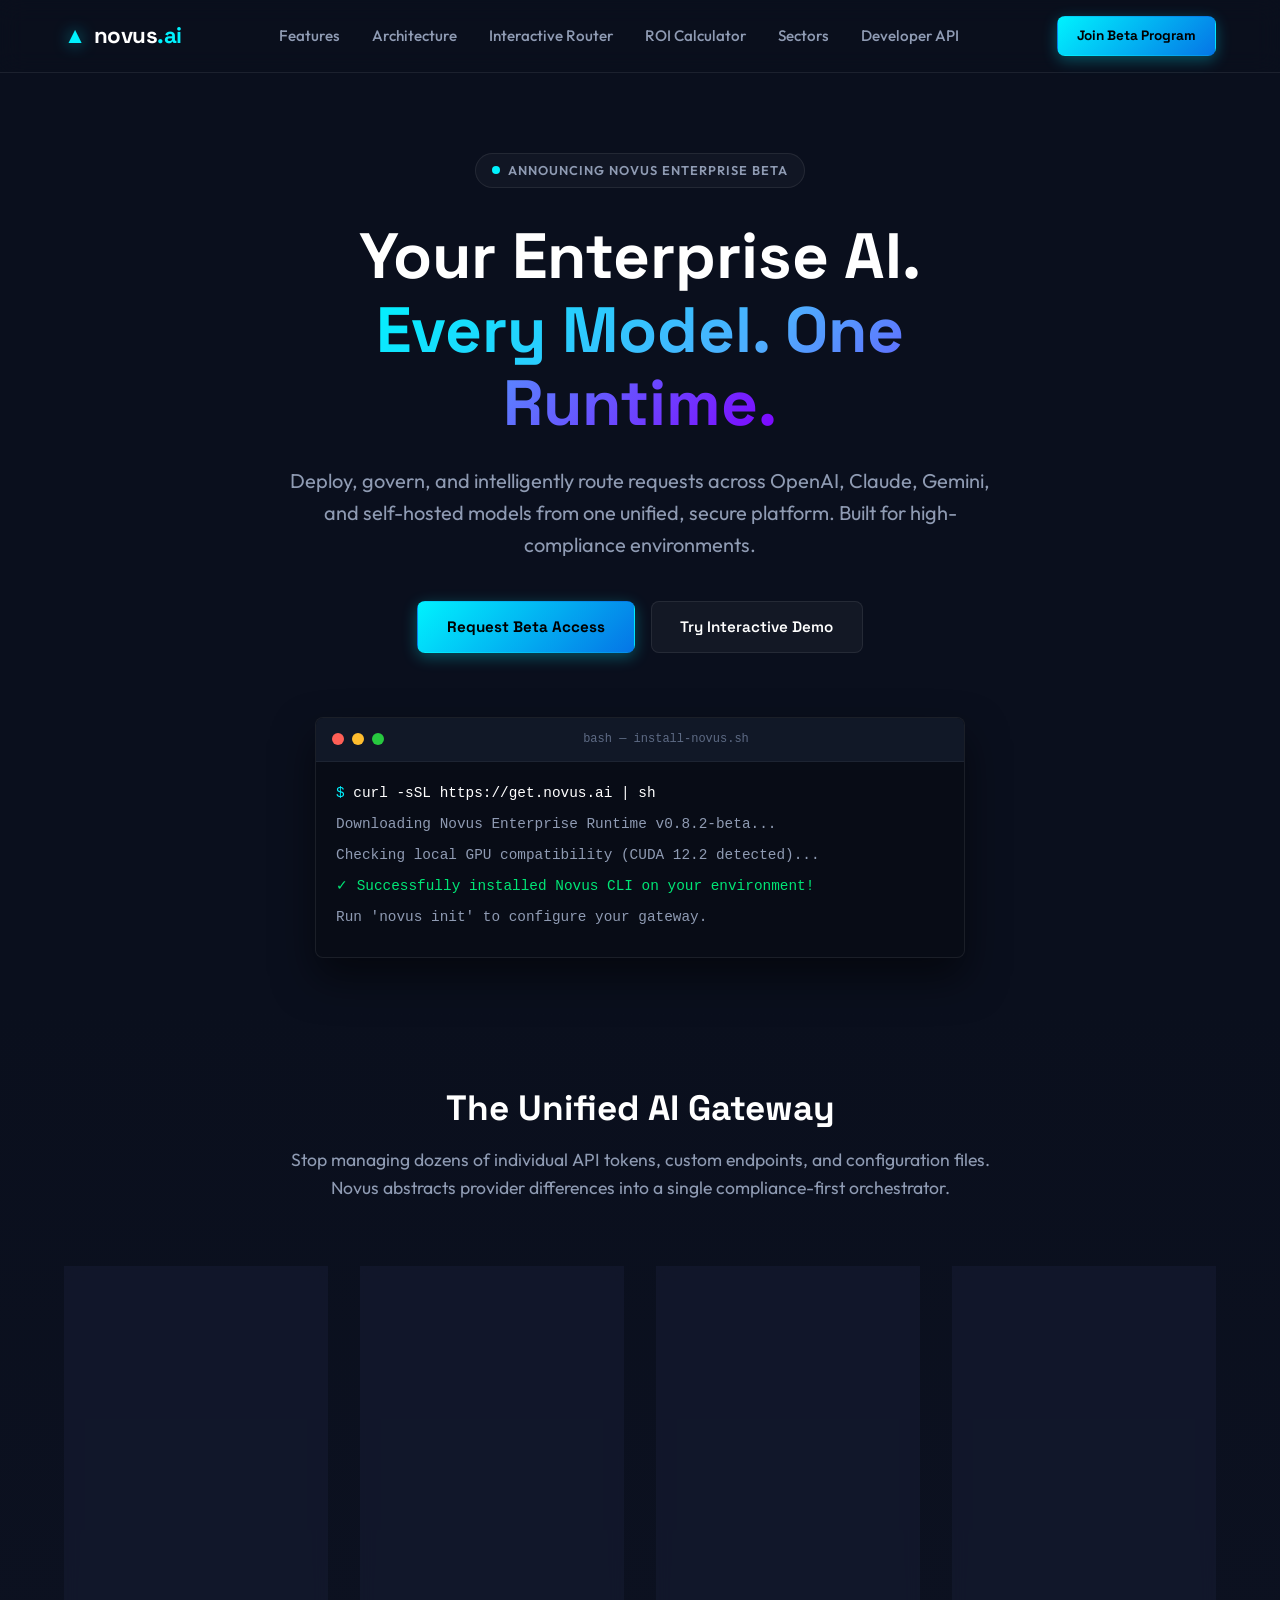
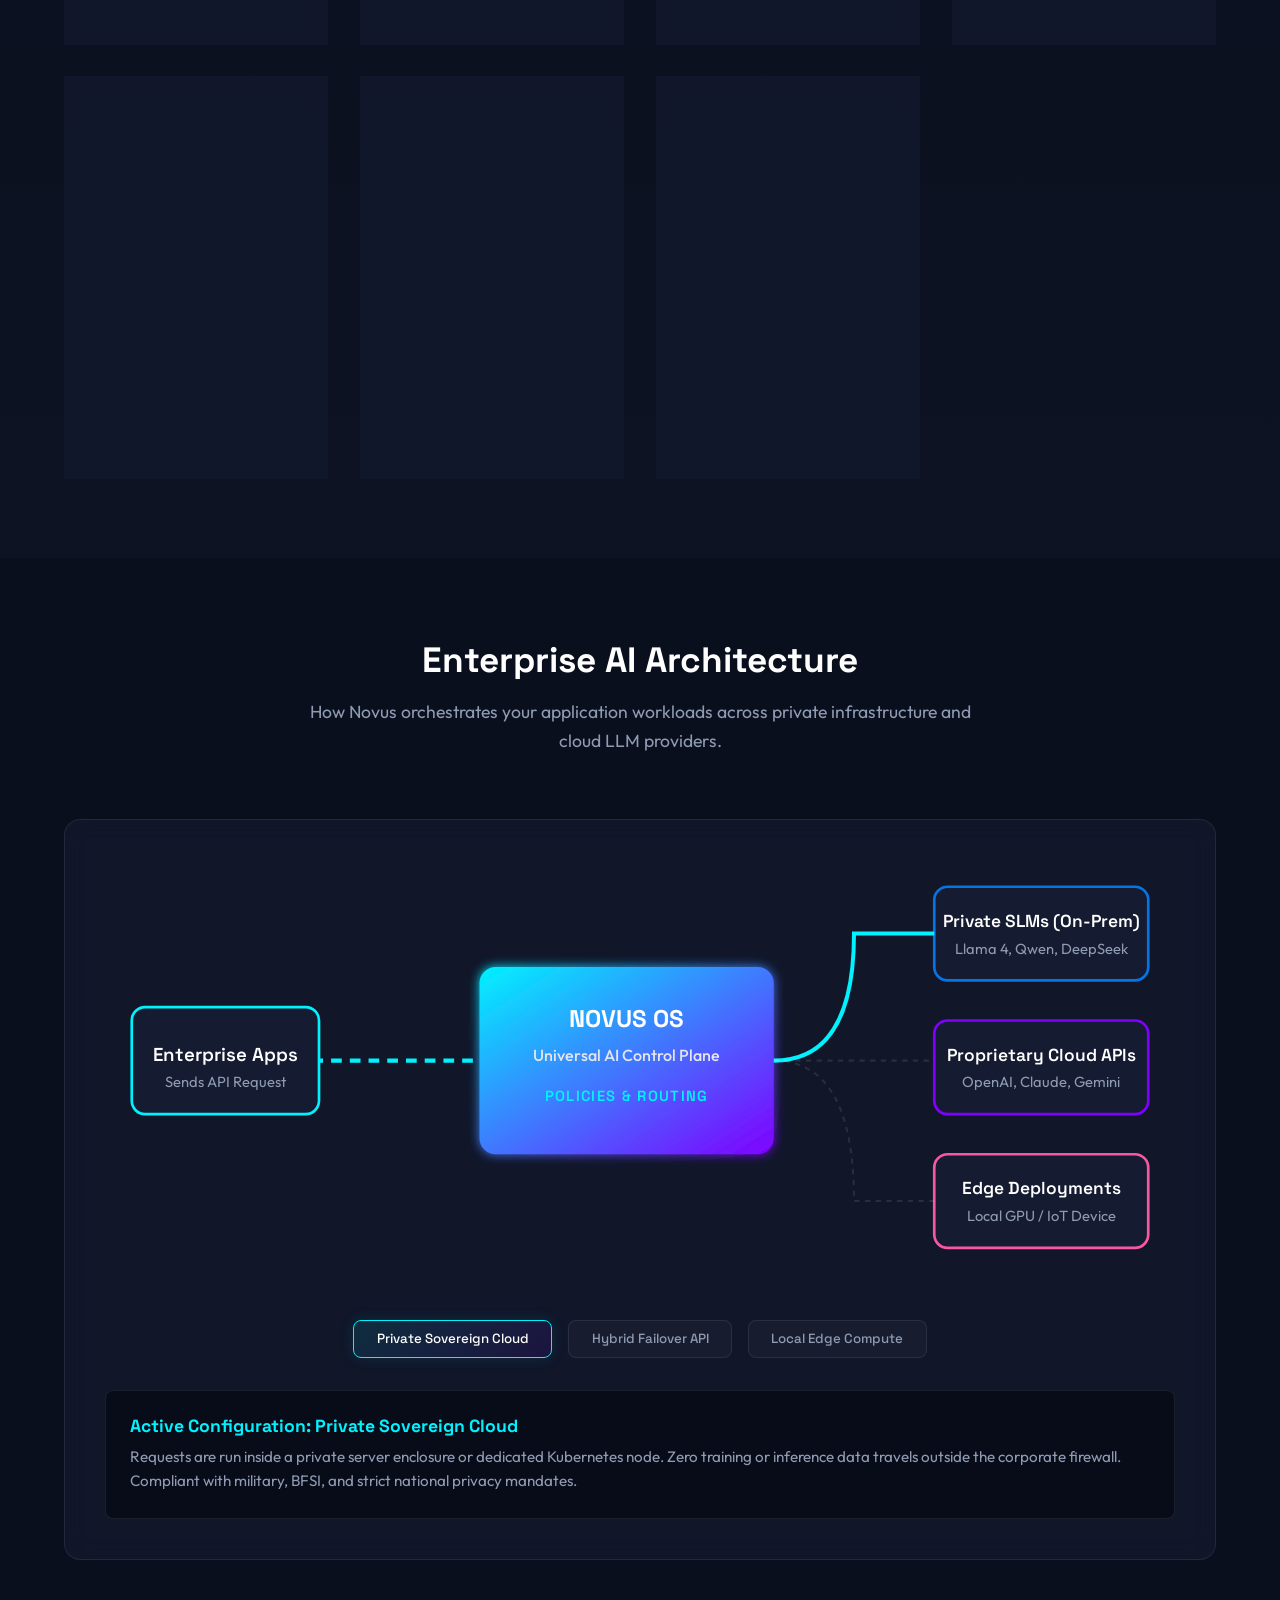
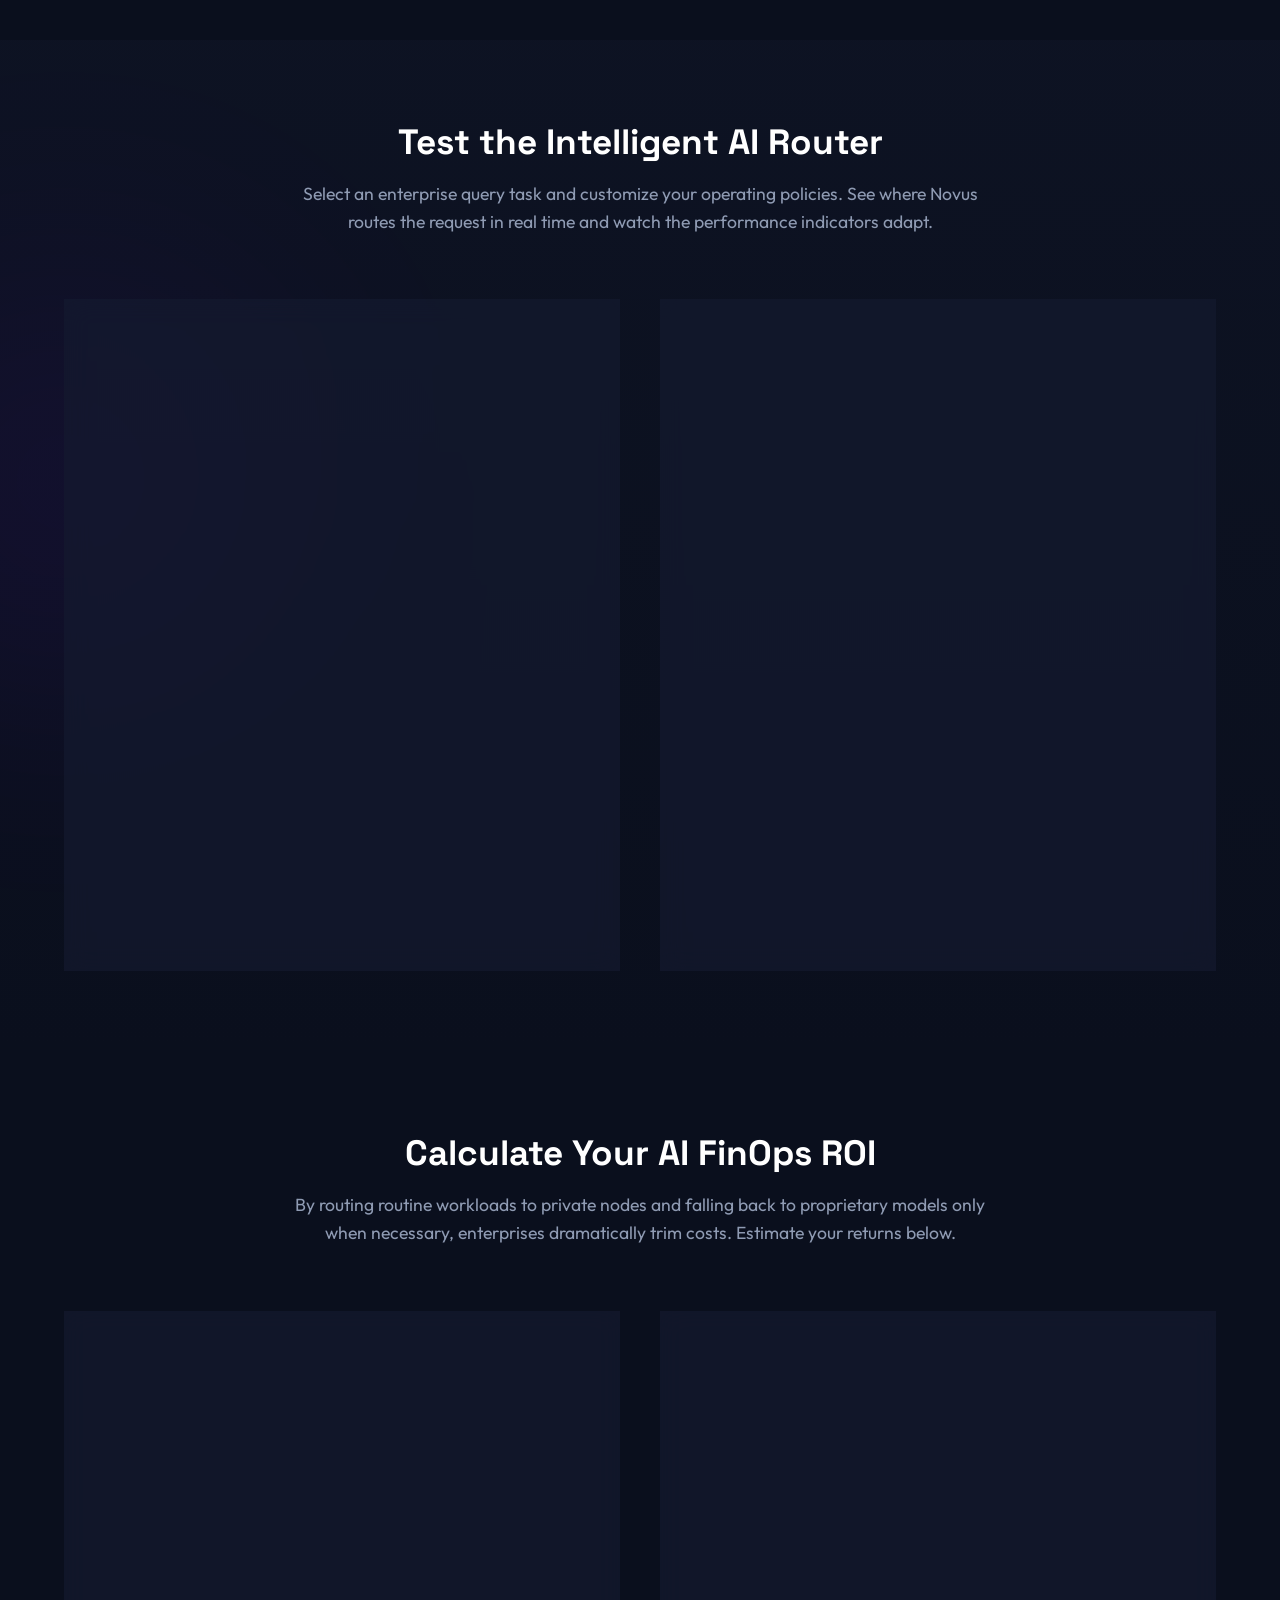
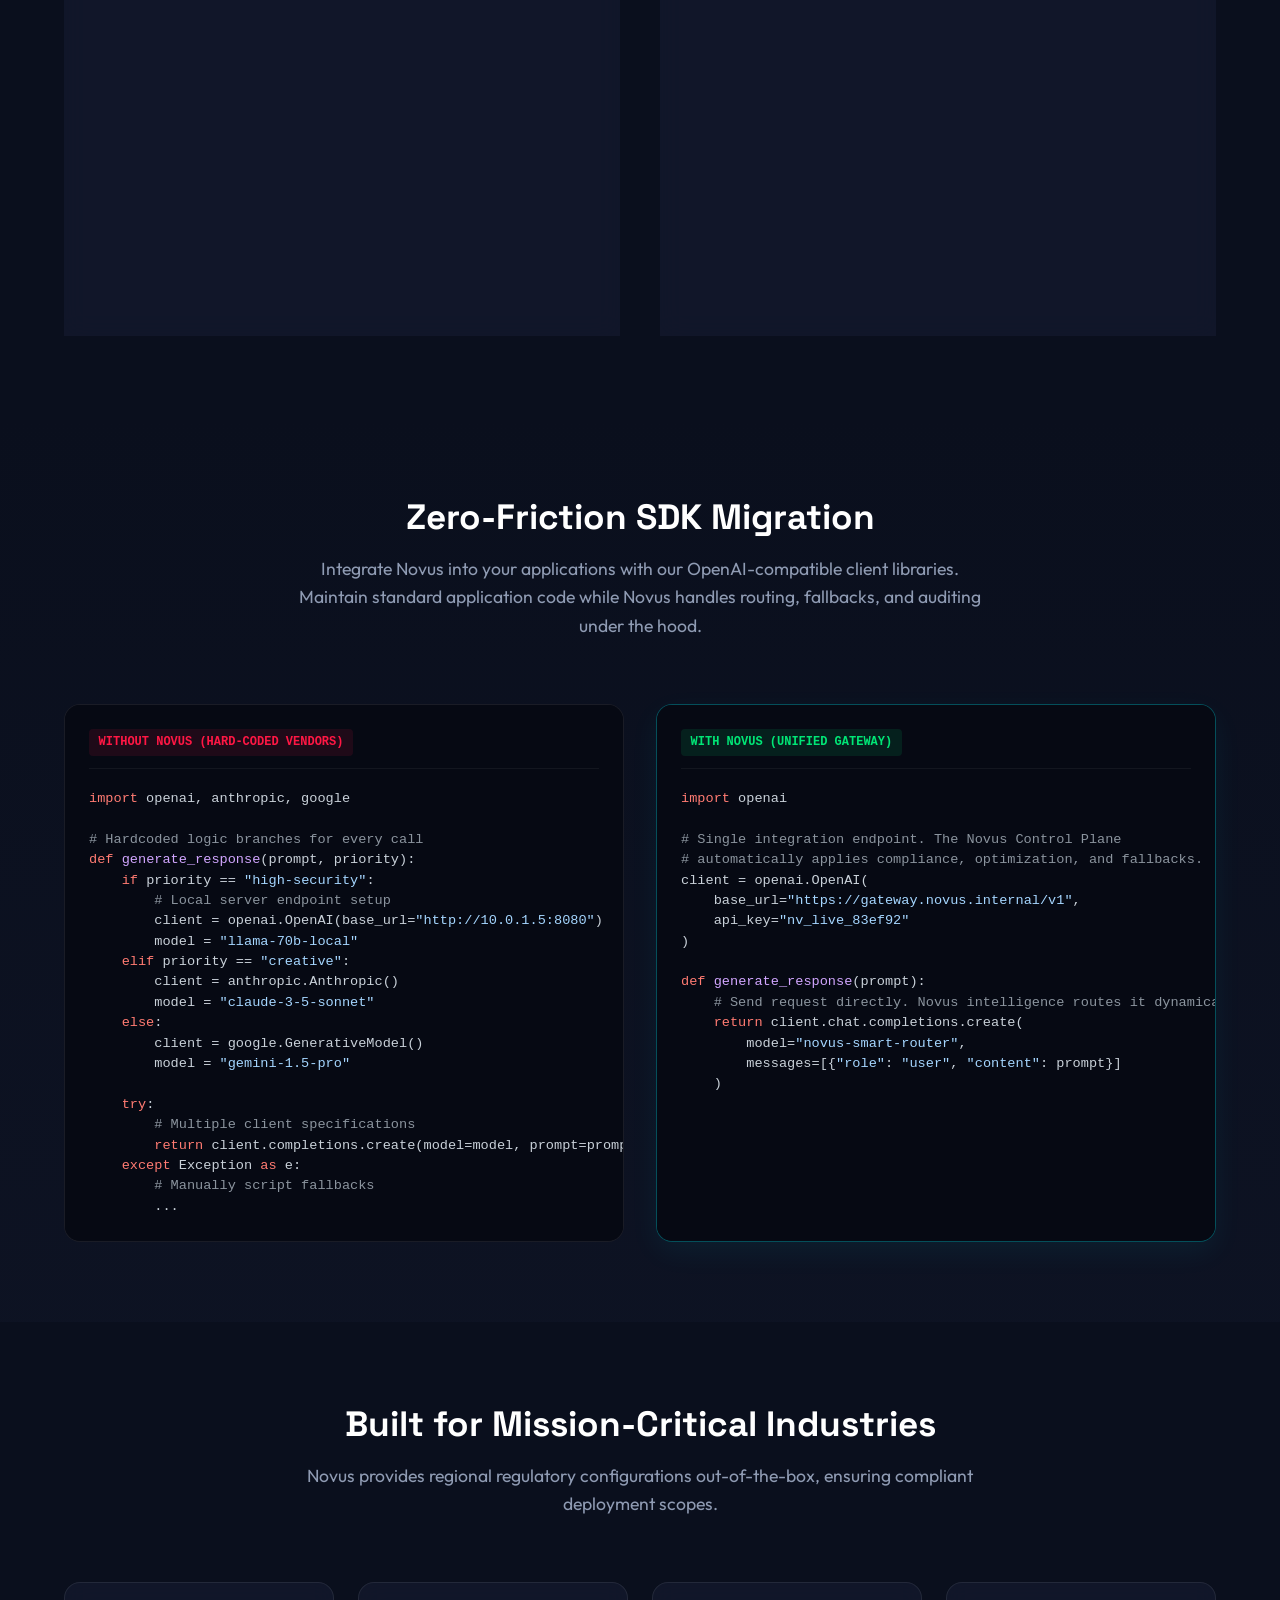
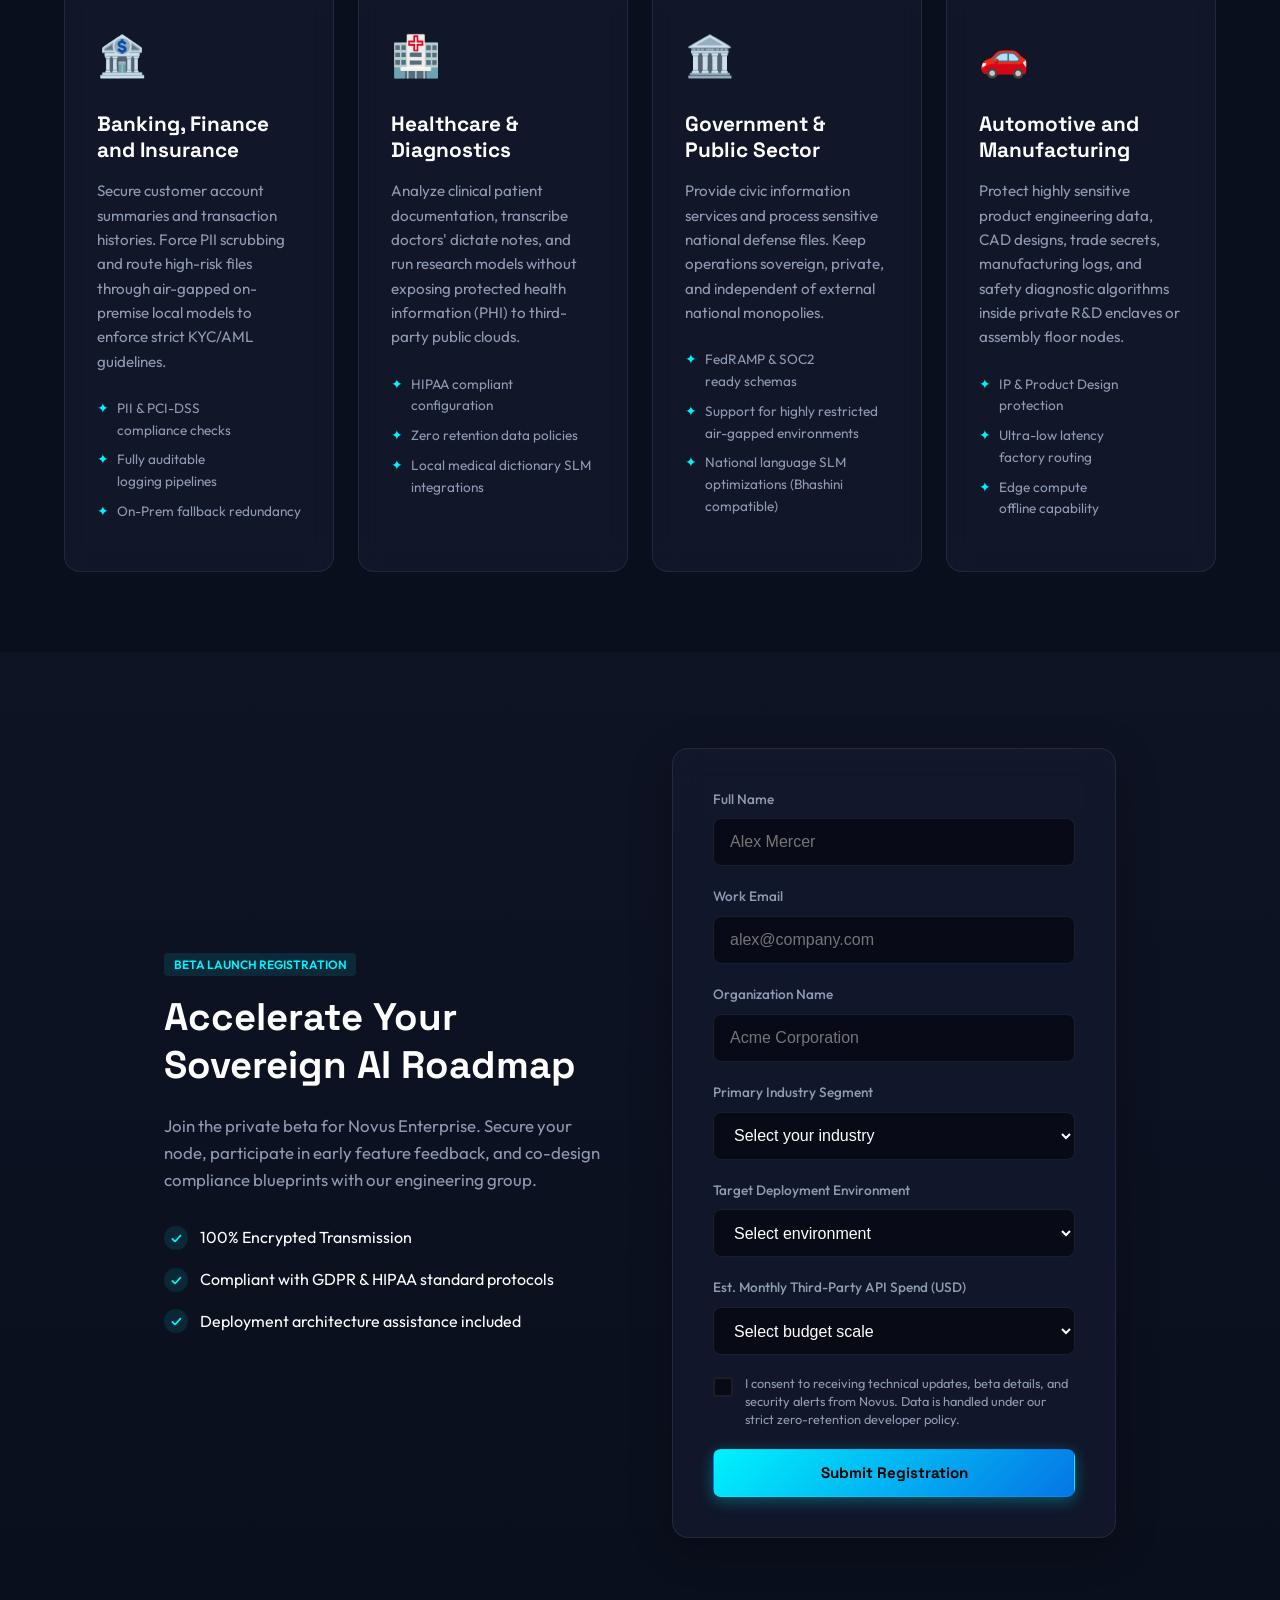
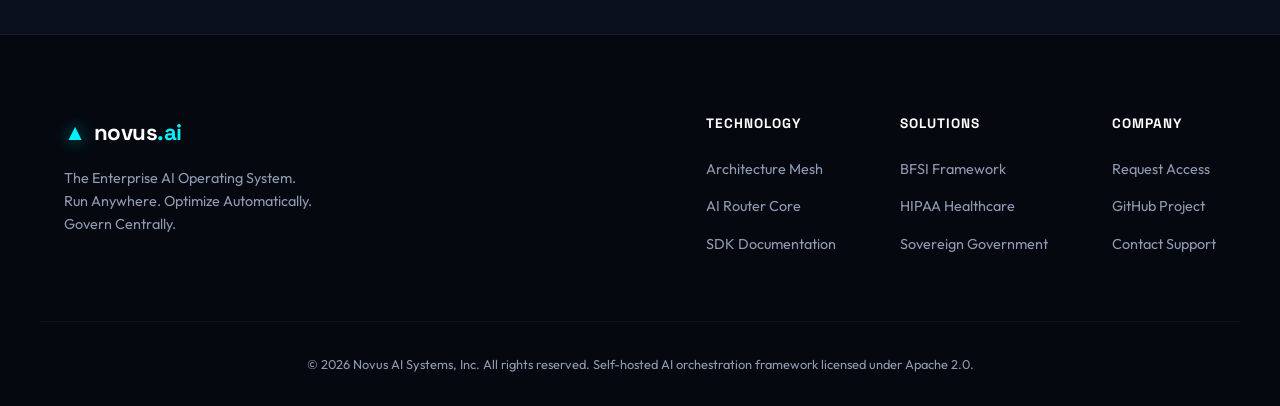
==== index.html @ da2631b1 "Add competitor research scenario and Google Gemini routing to simulator" ====
<!DOCTYPE html>
<html lang="en">
<head>
  <meta charset="UTF-8">
  <meta name="viewport" content="width=device-width, initial-scale=1.0">
  <meta name="description" content="Novus is the Universal Enterprise AI Runtime & Control Plane. Deploy, govern, and intelligently route requests across OpenAI, Claude, Gemini, and self-hosted models from a unified platform.">
  <title>Novus | Universal Enterprise AI Runtime & Control Plane</title>
  
  <!-- Fonts -->
  <link rel="preconnect" href="https://fonts.googleapis.com">
  <link rel="preconnect" href="https://fonts.gstatic.com" crossorigin>
  <link href="https://fonts.googleapis.com/css2?family=Outfit:wght@300;400;500;600;700;800&family=Space+Grotesk:wght@400;500;600;700&display=swap" rel="stylesheet">
  
  <!-- Custom Stylesheet -->
  <link rel="stylesheet" href="styles.css">
</head>
<body class="dark-theme">
  <!-- Glowing Background Orbs -->
  <div class="bg-orb bg-orb-1" aria-hidden="true"></div>
  <div class="bg-orb bg-orb-2" aria-hidden="true"></div>
  
  <!-- Navigation Header -->
  <header class="main-header">
    <div class="header-container">
      <a href="#" class="logo-container" id="nav-logo">
        <span class="logo-icon">▲</span>
        <span class="logo-text">novus<span class="logo-accent">.ai</span></span>
      </a>
      
      <nav class="main-nav" aria-label="Main Navigation">
        <ul>
          <li><a href="#features" class="nav-link">Features</a></li>
          <li><a href="#architecture" class="nav-link">Architecture</a></li>
          <li><a href="#router-demo" class="nav-link">Interactive Router</a></li>
          <li><a href="#calculator" class="nav-link">ROI Calculator</a></li>
          <li><a href="#sectors" class="nav-link">Sectors</a></li>
          <li><a href="#code-compare" class="nav-link">Developer API</a></li>
        </ul>
      </nav>
      
      <div class="header-cta">
        <a href="#register-beta" class="btn btn-primary btn-sm" id="header-cta-btn">Join Beta Program</a>
      </div>
    </div>
  </header>

  <!-- Hero Section -->
  <section class="hero-section" id="hero">
    <div class="container hero-container">
      <div class="hero-badge">
        <span class="badge-dot"></span>
        <span class="badge-text">Announcing Novus Enterprise Beta</span>
      </div>
      
      <h1 class="hero-title">
        Your Enterprise AI.<br>
        <span class="text-gradient">Every Model. One Runtime.</span>
      </h1>
      
      <p class="hero-subtitle">
        Deploy, govern, and intelligently route requests across OpenAI, Claude, Gemini, and self-hosted models from one unified, secure platform. Built for high-compliance environments.
      </p>
      
      <div class="hero-actions">
        <a href="#register-beta" class="btn btn-primary" id="hero-primary-cta">Request Beta Access</a>
        <a href="#router-demo" class="btn btn-secondary" id="hero-secondary-cta">Try Interactive Demo</a>
      </div>

      <!-- Quick Command Container -->
      <div class="terminal-container">
        <div class="terminal-header">
          <div class="terminal-buttons">
            <span class="terminal-btn close"></span>
            <span class="terminal-btn minimize"></span>
            <span class="terminal-btn maximize"></span>
          </div>
          <div class="terminal-title">bash — install-novus.sh</div>
        </div>
        <div class="terminal-body">
          <div class="terminal-line">
            <span class="terminal-prompt">$</span> curl -sSL https://get.novus.ai | sh
          </div>
          <div class="terminal-line output-line">
            Downloading Novus Enterprise Runtime v0.8.2-beta...
          </div>
          <div class="terminal-line output-line">
            Checking local GPU compatibility (CUDA 12.2 detected)...
          </div>
          <div class="terminal-line output-line success-line">
            ✓ Successfully installed Novus CLI on your environment!
          </div>
          <div class="terminal-line output-line">
            Run 'novus init' to configure your gateway.
          </div>
        </div>
      </div>
    </div>
  </section>

  <!-- Value Prop & Features Section -->
  <section class="features-section" id="features">
    <div class="container">
      <div class="section-header">
        <h2 class="section-title">The Unified AI Gateway</h2>
        <p class="section-description">Stop managing dozens of individual API tokens, custom endpoints, and configuration files. Novus abstracts provider differences into a single compliance-first orchestrator.</p>
      </div>

      <div class="features-grid">
        <!-- Feature 1 -->
        <div class="feature-card">
          <div class="feature-icon">🛡️</div>
          <h3 class="feature-card-title">Sovereign Control Plane</h3>
          <p class="feature-card-text">Deploy local models (Llama 3/4, Qwen, DeepSeek) inside your private cloud or on-premise hardware. Ensure 100% data sovereignty.</p>
        </div>
        <!-- Feature 2 -->
        <div class="feature-card">
          <div class="feature-icon">🔀</div>
          <h3 class="feature-card-title">Intelligent Hybrid Router</h3>
          <p class="feature-card-text">Classify request intent instantly. Dynamically balance workloads based on cost, latency, compliance requirements, and accuracy targets.</p>
        </div>
        <!-- Feature 3 -->
        <div class="feature-card">
          <div class="feature-icon">📉</div>
          <h3 class="feature-card-title">Automated AI FinOps</h3>
          <p class="feature-card-text">Reduce token expenditures by 50-80% by routing simple tasks to self-hosted SLMs while reserving GPT/Claude for complex workloads.</p>
        </div>
        <!-- Feature 4 -->
        <div class="feature-card">
          <div class="feature-icon">🧩</div>
          <h3 class="feature-card-title">One API Interface</h3>
          <p class="feature-card-text">Fully OpenAI-compatible endpoint. Write your application once, swap or fallback models on the fly without changing a line of application code.</p>
        </div>
        <!-- Feature 5 -->
        <div class="feature-card">
          <div class="feature-icon">👁️</div>
          <h3 class="feature-card-title">Traceability &amp; Observability</h3>
          <p class="feature-card-text">End-to-end tracing for LLM calls, prompt chains, and multi-agent frameworks. Monitor execution graphs, token consumption, and system latency in real time.</p>
        </div>
        <!-- Feature 6 -->
        <div class="feature-card">
          <div class="feature-icon">⚖️</div>
          <h3 class="feature-card-title">Regulatory Compliance Engine</h3>
          <p class="feature-card-text">Built-in regional guardrails and masking policies. Out-of-the-box compliance templates for HIPAA, GDPR, India's DPDP Act, NIST frameworks, and SOC 2 audits.</p>
        </div>
        <!-- Feature 7 -->
        <div class="feature-card">
          <div class="feature-icon">🛡️</div>
          <h3 class="feature-card-title">Active Security Guardrails</h3>
          <p class="feature-card-text">In-built real-time defenses scanning for prompt injections, jailbreak attempts, toxic content, and sensitive PII leakages prior to routing models.</p>
        </div>
      </div>
    </div>
  </section>

  <!-- Architecture Visual Flow Section -->
  <section class="architecture-section" id="architecture">
    <div class="container">
      <div class="section-header">
        <h2 class="section-title">Enterprise AI Architecture</h2>
        <p class="section-description">How Novus orchestrates your application workloads across private infrastructure and cloud LLM providers.</p>
      </div>

      <div class="arch-visualizer-card">
        <div class="arch-flow-container">
          <!-- Flow SVG Diagram -->
          <svg viewBox="0 0 800 320" class="arch-flow-svg" id="arch-svg" aria-label="Novus Architecture Flow Diagram">
            <!-- Definitions for gradients -->
            <defs>
              <linearGradient id="cyan-violet" x1="0%" y1="0%" x2="100%" y2="100%">
                <stop offset="0%" stop-color="#00f2fe" />
                <stop offset="100%" stop-color="#7f00ff" />
              </linearGradient>
              <linearGradient id="gold-red" x1="0%" y1="0%" x2="100%" y2="100%">
                <stop offset="0%" stop-color="#f857a6" />
                <stop offset="100%" stop-color="#ff5858" />
              </linearGradient>
              <filter id="glow" x="-20%" y="-20%" width="140%" height="140%">
                <feGaussianBlur stdDeviation="4" result="blur" />
                <feComposite in="SourceGraphic" in2="blur" operator="over" />
              </filter>
            </defs>
            
            <!-- Nodes -->
            <!-- Apps Input Node -->
            <rect x="20" y="110" width="140" height="80" rx="10" fill="#151b30" stroke="#00f2fe" stroke-width="2" />
            <text x="90" y="150" fill="#ffffff" font-family="'Space Grotesk', sans-serif" font-size="14" font-weight="600" text-anchor="middle">Enterprise Apps</text>
            <text x="90" y="170" fill="#8f9bb3" font-family="'Outfit', sans-serif" font-size="11" text-anchor="middle">Sends API Request</text>
            
            <!-- Gateway / Router Node -->
            <rect x="280" y="80" width="220" height="140" rx="12" fill="url(#cyan-violet)" filter="url(#glow)" />
            <text x="390" y="125" fill="#ffffff" font-family="'Space Grotesk', sans-serif" font-size="18" font-weight="700" text-anchor="middle">NOVUS OS</text>
            <text x="390" y="150" fill="#e4e6eb" font-family="'Outfit', sans-serif" font-size="12" font-weight="500" text-anchor="middle">Universal AI Control Plane</text>
            <text x="390" y="180" fill="#00f2fe" font-family="'Space Grotesk', sans-serif" font-size="11" font-weight="600" text-anchor="middle" letter-spacing="1">POLICIES &amp; ROUTING</text>
            
            <!-- Target Nodes -->
            <!-- Private SLMs -->
            <rect x="620" y="20" width="160" height="70" rx="10" fill="#151b30" stroke="#0575e6" stroke-width="2" />
            <text x="700" y="50" fill="#ffffff" font-family="'Space Grotesk', sans-serif" font-size="13" font-weight="600" text-anchor="middle">Private SLMs (On-Prem)</text>
            <text x="700" y="70" fill="#8f9bb3" font-family="'Outfit', sans-serif" font-size="11" text-anchor="middle">Llama 4, Qwen, DeepSeek</text>

            <!-- Public Cloud APIs -->
            <rect x="620" y="120" width="160" height="70" rx="10" fill="#151b30" stroke="#7f00ff" stroke-width="2" />
            <text x="700" y="150" fill="#ffffff" font-family="'Space Grotesk', sans-serif" font-size="13" font-weight="600" text-anchor="middle">Proprietary Cloud APIs</text>
            <text x="700" y="170" fill="#8f9bb3" font-family="'Outfit', sans-serif" font-size="11" text-anchor="middle">OpenAI, Claude, Gemini</text>

            <!-- Hybrid Edge/Local -->
            <rect x="620" y="220" width="160" height="70" rx="10" fill="#151b30" stroke="#f857a6" stroke-width="2" />
            <text x="700" y="250" fill="#ffffff" font-family="'Space Grotesk', sans-serif" font-size="13" font-weight="600" text-anchor="middle">Edge Deployments</text>
            <text x="700" y="270" fill="#8f9bb3" font-family="'Outfit', sans-serif" font-size="11" text-anchor="middle">Local GPU / IoT Device</text>
            
            <!-- Dynamic Path Connectors -->
            <!-- Input to Router -->
            <path d="M 160 150 L 280 150" fill="none" stroke="#00f2fe" stroke-width="3" stroke-dasharray="8 6" id="path-input">
              <animate attributeName="stroke-dashoffset" values="50;0" dur="4s" repeatCount="indefinite" />
            </path>
            
            <!-- Router to Private -->
            <path d="M 500 150 Q 560 150 560 55 L 620 55" fill="none" stroke="#0575e6" stroke-width="2" id="path-private" />
            <!-- Router to Cloud -->
            <path d="M 500 150 L 620 150" fill="none" stroke="#7f00ff" stroke-width="2" id="path-cloud" />
            <!-- Router to Edge -->
            <path d="M 500 150 Q 560 150 560 255 L 620 255" fill="none" stroke="#f857a6" stroke-width="2" id="path-edge" />
          </svg>
        </div>
        
        <div class="arch-toggle-controls">
          <button class="arch-tab-btn active" data-type="private" id="btn-arch-private">Private Sovereign Cloud</button>
          <button class="arch-tab-btn" data-type="cloud" id="btn-arch-cloud">Hybrid Failover API</button>
          <button class="arch-tab-btn" data-type="edge" id="btn-arch-edge">Local Edge Compute</button>
        </div>
        
        <div class="arch-description-box" id="arch-description">
          <h4 class="arch-box-title" id="arch-title-text">Active Configuration: Private Sovereign Cloud</h4>
          <p class="arch-box-body" id="arch-body-text">Requests are run inside a private server enclosure or dedicated Kubernetes node. Zero training or inference data travels outside the corporate firewall. Compliant with military, BFSI, and strict national privacy mandates.</p>
        </div>
      </div>
    </div>
  </section>

  <!-- Interactive AI Router Simulator Widget -->
  <section class="router-demo-section" id="router-demo">
    <div class="container">
      <div class="section-header">
        <h2 class="section-title">Test the Intelligent AI Router</h2>
        <p class="section-description">Select an enterprise query task and customize your operating policies. See where Novus routes the request in real time and watch the performance indicators adapt.</p>
      </div>

      <div class="router-grid">
        <!-- Interactive Controls -->
        <div class="router-card control-panel-card">
          <h3 class="panel-header">Policy Configurator</h3>
          
          <div class="control-group">
            <label for="query-select" class="control-label">Enterprise Query Scenario</label>
            <select id="query-select" class="form-select">
              <option value="billing">"Summarize today's financial ledger reports" (Financial Ledger)</option>
              <option value="clinical">"Cross-check patient clinical diagnostics" (Healthcare Diagnosis)</option>
              <option value="marketing">"Write a launch copy for our new global expansion" (Creative Marketing)</option>
              <option value="translation" selected>"Translate 100,000 legal contracts to Spanish" (High-Volume Translation)</option>
              <option value="support">"Reset account credentials and trigger 2FA link" (Secure IT Auth)</option>
              <option value="competitor">"Analyze Q2 competitor financials &amp; market positioning" (Competitor Research)</option>
            </select>
          </div>

          <div class="control-group">
            <div class="slider-header">
              <span class="control-label">Data Sensitivity Level</span>
              <span class="slider-val" id="sensitivity-val">High (PII / Internal)</span>
            </div>
            <input type="range" id="sensitivity-slider" class="form-range" min="1" max="3" value="3">
            <div class="slider-labels">
              <span>Public</span>
              <span>Internal</span>
              <span>Classified / PII</span>
            </div>
          </div>

          <div class="control-group">
            <div class="slider-header">
              <span class="control-label">Budget Priority</span>
              <span class="slider-val" id="budget-val">Cost Savings Primary</span>
            </div>
            <input type="range" id="budget-slider" class="form-range" min="1" max="3" value="1">
            <div class="slider-labels">
              <span>Save Cost</span>
              <span>Balanced</span>
              <span>Highest Accuracy</span>
            </div>
          </div>

          <div class="control-group">
            <label class="checkbox-container">
              <input type="checkbox" id="compliance-chk" checked>
              <span class="checkbox-checkmark"></span>
              <span class="checkbox-text">Enforce BFSI / HIPAA Compliance Engine</span>
            </label>
          </div>

          <button class="btn btn-primary btn-block" id="btn-simulate-route">Route Request</button>
        </div>

        <!-- Simulation Screen & Results -->
        <div class="router-card simulator-display-card">
          <h3 class="panel-header">Routing Engine Output</h3>
          
          <div class="simulator-console">
            <div class="console-screen" id="console-logs">
              <div class="log-line text-cyan">[System] Initializing Routing Request Pipeline...</div>
              <div class="log-line">[Scanner] Parsing query token array for PII parameters...</div>
              <div class="log-line text-green">[Policy] HIPAA &amp; GDPR filters actively loaded.</div>
              <div class="log-line text-violet">[Optimizer] Evaluating 8 local and 12 cloud LLM endpoints...</div>
            </div>
          </div>

          <div class="routing-result-panel">
            <div class="result-model-badge">
              <span class="result-label">Selected Engine</span>
              <div class="result-value text-gradient" id="routed-model-name">Llama-3-Sovereign-70B</div>
            </div>

            <div class="results-stats-grid">
              <div class="stat-box">
                <span class="stat-label">Est. Latency</span>
                <span class="stat-value" id="stat-latency">180 ms</span>
              </div>
              <div class="stat-box">
                <span class="stat-label">Cost/Million Tokens</span>
                <span class="stat-value text-green" id="stat-cost">$0.15</span>
              </div>
              <div class="stat-box">
                <span class="stat-label">Compliance Status</span>
                <span class="stat-value text-gradient" id="stat-compliance">PASSED</span>
              </div>
              <div class="stat-box">
                <span class="stat-label">Data Storage Residency</span>
                <span class="stat-value" id="stat-storage">On-Premises Vault</span>
              </div>
            </div>
          </div>
        </div>
      </div>
    </div>
  </section>

  <!-- ROI / FinOps TCO Savings Calculator Section -->
  <section class="calculator-section" id="calculator">
    <div class="container">
      <div class="section-header">
        <h2 class="section-title">Calculate Your AI FinOps ROI</h2>
        <p class="section-description">By routing routine workloads to private nodes and falling back to proprietary models only when necessary, enterprises dramatically trim costs. Estimate your returns below.</p>
      </div>

      <div class="calculator-grid">
        <div class="calculator-card input-card">
          <h3 class="calculator-header">Your Current Expenditure</h3>
          
          <div class="form-group">
            <label for="monthly-tokens" class="control-label">Monthly Volume (Millions of Tokens)</label>
            <input type="number" id="monthly-tokens" class="form-control" value="500" min="10">
            <span class="input-helper">Typical enterprise applications consume 100M - 5B tokens monthly.</span>
          </div>

          <div class="form-group">
            <label for="avg-cloud-price" class="control-label">Avg. Third-Party Provider Cost (per Million Tokens)</label>
            <input type="number" id="avg-cloud-price" class="form-control" value="8.00" step="0.50" min="1">
            <span class="input-helper">Estimated current cost (e.g. GPT-4o blend costs ~$8.00/M tokens).</span>
          </div>

          <div class="form-group">
            <label for="private-ratio" class="control-label">Desired Private/Local Target Ratio</label>
            <div class="ratio-display">
              <span id="ratio-slider-val">80% Private / 20% Cloud Fallback</span>
            </div>
            <input type="range" id="private-ratio" class="form-range" min="10" max="95" step="5" value="80">
          </div>
        </div>

        <div class="calculator-card results-card">
          <h3 class="calculator-header">Financial Projections (Estimated)</h3>
          
          <div class="roi-metric-highlight">
            <span class="roi-label">Projected Annual Savings</span>
            <span class="roi-value text-gradient" id="calc-annual-savings">$42,000</span>
          </div>

          <div class="calculator-substats">
            <div class="calc-sub-box">
              <span class="sub-label">Current Annual Cost</span>
              <span class="sub-value" id="calc-current-cost">$48,000</span>
            </div>
            <div class="calc-sub-box">
              <span class="sub-label">Novus Annual Cost (Hybrid)</span>
              <span class="sub-value text-green" id="calc-novus-cost">$6,000</span>
            </div>
            <div class="calc-sub-box">
              <span class="sub-label">Est. Capital Payback Time</span>
              <span class="sub-value" id="calc-payback">1.8 Months</span>
            </div>
          </div>

          <div class="calculator-chart-placeholder">
            <!-- Simulated CSS Bar Chart comparing costs -->
            <div class="chart-container">
              <div class="chart-bar-group">
                <span class="chart-bar-title">Proprietary Only</span>
                <div class="chart-bar-wrapper">
                  <div class="chart-bar current-bar" id="bar-current" style="height: 100%"></div>
                </div>
                <span class="chart-bar-legend" id="legend-current">$48k</span>
              </div>
              <div class="chart-bar-group">
                <span class="chart-bar-title">Novus OS Portal</span>
                <div class="chart-bar-wrapper">
                  <div class="chart-bar novus-bar" id="bar-novus" style="height: 12.5%"></div>
                </div>
                <span class="chart-bar-legend" id="legend-novus">$6k</span>
              </div>
            </div>
          </div>
        </div>
      </div>
    </div>
  </section>

  <!-- Developer API Integration Code Switcher Section -->
  <section class="code-compare-section" id="code-compare">
    <div class="container">
      <div class="section-header">
        <h2 class="section-title">Zero-Friction SDK Migration</h2>
        <p class="section-description">Integrate Novus into your applications with our OpenAI-compatible client libraries. Maintain standard application code while Novus handles routing, fallbacks, and auditing under the hood.</p>
      </div>

      <div class="code-grid">
        <!-- Before: Multi-Vendor Spaghetti -->
        <div class="code-box">
          <div class="code-box-header">
            <span class="badge badge-danger">Without Novus (Hard-Coded Vendors)</span>
          </div>
          <pre class="code-content"><code><span class="code-keyword">import</span> openai, anthropic, google

<span class="code-comment"># Hardcoded logic branches for every call</span>
<span class="code-keyword">def</span> <span class="code-function">generate_response</span>(prompt, priority):
    <span class="code-keyword">if</span> priority == <span class="code-string">"high-security"</span>:
        <span class="code-comment"># Local server endpoint setup</span>
        client = openai.OpenAI(base_url=<span class="code-string">"http://10.0.1.5:8080"</span>)
        model = <span class="code-string">"llama-70b-local"</span>
    <span class="code-keyword">elif</span> priority == <span class="code-string">"creative"</span>:
        client = anthropic.Anthropic()
        model = <span class="code-string">"claude-3-5-sonnet"</span>
    <span class="code-keyword">else</span>:
        client = google.GenerativeModel()
        model = <span class="code-string">"gemini-1.5-pro"</span>
        
    <span class="code-keyword">try</span>:
        <span class="code-comment"># Multiple client specifications</span>
        <span class="code-keyword">return</span> client.completions.create(model=model, prompt=prompt)
    <span class="code-keyword">except</span> Exception <span class="code-keyword">as</span> e:
        <span class="code-comment"># Manually script fallbacks</span>
        ...</code></pre>
        </div>

        <!-- After: Unified Endpoint -->
        <div class="code-box active-code">
          <div class="code-box-header">
            <span class="badge badge-success">With Novus (Unified Gateway)</span>
          </div>
          <pre class="code-content"><code><span class="code-keyword">import</span> openai

<span class="code-comment"># Single integration endpoint. The Novus Control Plane </span>
<span class="code-comment"># automatically applies compliance, optimization, and fallbacks.</span>
client = openai.OpenAI(
    base_url=<span class="code-string">"https://gateway.novus.internal/v1"</span>,
    api_key=<span class="code-string">"nv_live_83ef92"</span>
)

<span class="code-keyword">def</span> <span class="code-function">generate_response</span>(prompt):
    <span class="code-comment"># Send request directly. Novus intelligence routes it dynamically</span>
    <span class="code-keyword">return</span> client.chat.completions.create(
        model=<span class="code-string">"novus-smart-router"</span>,
        messages=[{<span class="code-string">"role"</span>: <span class="code-string">"user"</span>, <span class="code-string">"content"</span>: prompt}]
    )</code></pre>
        </div>
      </div>
    </div>
  </section>

  <!-- Targeted Verticals Section (Sectors) -->
  <section class="sectors-section" id="sectors">
    <div class="container">
      <div class="section-header">
        <h2 class="section-title">Built for Mission-Critical Industries</h2>
        <p class="section-description">Novus provides regional regulatory configurations out-of-the-box, ensuring compliant deployment scopes.</p>
      </div>

      <div class="sectors-grid">
        <!-- BFSI -->
        <div class="sector-card">
          <div class="sector-icon-wrapper">🏦</div>
          <h3 class="sector-card-title">Banking, Finance and Insurance</h3>
          <p class="sector-card-text">Secure customer account summaries and transaction histories. Force PII scrubbing and route high-risk files through air-gapped on-premise local models to enforce strict KYC/AML guidelines.</p>
          <ul class="sector-bullet-list">
            <li>PII &amp; PCI-DSS compliance checks</li>
            <li>Fully auditable logging pipelines</li>
            <li>On-Prem fallback redundancy</li>
          </ul>
        </div>
        
        <!-- Healthcare -->
        <div class="sector-card">
          <div class="sector-icon-wrapper">🏥</div>
          <h3 class="sector-card-title">Healthcare &amp; Diagnostics</h3>
          <p class="sector-card-text">Analyze clinical patient documentation, transcribe doctors' dictate notes, and run research models without exposing protected health information (PHI) to third-party public clouds.</p>
          <ul class="sector-bullet-list">
            <li>HIPAA compliant configuration</li>
            <li>Zero retention data policies</li>
            <li>Local medical dictionary SLM integrations</li>
          </ul>
        </div>

        <!-- Government -->
        <div class="sector-card">
          <div class="sector-icon-wrapper">🏛️</div>
          <h3 class="sector-card-title">Government &amp; Public Sector</h3>
          <p class="sector-card-text">Provide civic information services and process sensitive national defense files. Keep operations sovereign, private, and independent of external national monopolies.</p>
          <ul class="sector-bullet-list">
            <li>FedRAMP &amp; SOC2 ready schemas</li>
            <li>Support for highly restricted air-gapped environments</li>
            <li>National language SLM optimizations (Bhashini compatible)</li>
          </ul>
        </div>

        <!-- Automotive & Manufacturing -->
        <div class="sector-card">
          <div class="sector-icon-wrapper">🚗</div>
          <h3 class="sector-card-title">Automotive and Manufacturing</h3>
          <p class="sector-card-text">Protect highly sensitive product engineering data, CAD designs, trade secrets, manufacturing logs, and safety diagnostic algorithms inside private R&amp;D enclaves or assembly floor nodes.</p>
          <ul class="sector-bullet-list">
            <li>IP &amp; Product Design protection</li>
            <li>Ultra-low latency factory routing</li>
            <li>Edge compute offline capability</li>
          </ul>
        </div>
      </div>
    </div>
  </section>

  <!-- Customer Interest Registration Form Section -->
  <section class="register-section" id="register-beta">
    <div class="container register-container">
      <div class="register-grid">
        <!-- Text intro -->
        <div class="register-intro">
          <span class="badge badge-accent">Beta Launch Registration</span>
          <h2 class="register-heading">Accelerate Your Sovereign AI Roadmap</h2>
          <p class="register-text">Join the private beta for Novus Enterprise. Secure your node, participate in early feature feedback, and co-design compliance blueprints with our engineering group.</p>
          
          <div class="trust-indicators">
            <div class="trust-item">
              <span class="trust-icon">✓</span>
              <span>100% Encrypted Transmission</span>
            </div>
            <div class="trust-item">
              <span class="trust-icon">✓</span>
              <span>Compliant with GDPR &amp; HIPAA standard protocols</span>
            </div>
            <div class="trust-item">
              <span class="trust-icon">✓</span>
              <span>Deployment architecture assistance included</span>
            </div>
          </div>
        </div>

        <!-- Actual Form -->
        <div class="register-form-card">
          <form id="beta-registration-form" method="POST" action="#" class="beta-form">
            <!-- Full Name -->
            <div class="form-group">
              <label for="form-name" class="form-label">Full Name</label>
              <input type="text" id="form-name" name="fullname" class="form-control" autocomplete="name" required placeholder="Alex Mercer">
            </div>

            <!-- Email -->
            <div class="form-group">
              <label for="form-email" class="form-label">Work Email</label>
              <input type="email" id="form-email" name="email" class="form-control" autocomplete="email" required placeholder="alex@company.com">
            </div>

            <!-- Company -->
            <div class="form-group">
              <label for="form-company" class="form-label">Organization Name</label>
              <input type="text" id="form-company" name="company" class="form-control" required placeholder="Acme Corporation">
            </div>

            <!-- Industry -->
            <div class="form-group">
              <label for="form-industry" class="form-label">Primary Industry Segment</label>
              <select id="form-industry" name="industry" class="form-select" required>
                <option value="" disabled selected>Select your industry</option>
                <option value="bfsi">Banking, Finance and Insurance</option>
                <option value="healthcare">Healthcare &amp; Life Sciences</option>
                <option value="government">Government &amp; Public Sector</option>
                <option value="automotive">Automotive and Manufacturing</option>
                <option value="csp">Cloud Service Provider (CSP)</option>
                <option value="telecom">Telecommunications</option>
                <option value="other">Other Enterprise Technology</option>
              </select>
            </div>

            <!-- Deployment Target -->
            <div class="form-group">
              <label for="form-deploy" class="form-label">Target Deployment Environment</label>
              <select id="form-deploy" name="deployment" class="form-select" required>
                <option value="" disabled selected>Select environment</option>
                <option value="onprem">On-Premises Dedicated Server</option>
                <option value="private-cloud">Private Cloud (VPC AWS/Azure/GCP)</option>
                <option value="hybrid">Hybrid (Local + Cloud router fallback)</option>
                <option value="edge">Edge Infrastructure (Local IoT / Devices)</option>
              </select>
            </div>

            <!-- Token Spend -->
            <div class="form-group">
              <label for="form-spend" class="form-label">Est. Monthly Third-Party API Spend (USD)</label>
              <select id="form-spend" name="spend" class="form-select" required>
                <option value="" disabled selected>Select budget scale</option>
                <option value="micro">&lt; $5,000 / month</option>
                <option value="mid">$5,000 - $25,000 / month</option>
                <option value="large">$25,000 - $100,000 / month</option>
                <option value="enterprise">&gt; $100,000 / month</option>
              </select>
            </div>

            <!-- Consent Checkbox -->
            <div class="form-group checkbox-group">
              <label class="checkbox-container">
                <input type="checkbox" id="form-consent" name="consent" required>
                <span class="checkbox-checkmark"></span>
                <span class="checkbox-text font-small">I consent to receiving technical updates, beta details, and security alerts from Novus. Data is handled under our strict zero-retention developer policy.</span>
              </label>
            </div>

            <!-- Submit Button -->
            <button type="submit" id="btn-form-submit" class="btn btn-primary btn-block">Submit Registration</button>
          </form>
        </div>
      </div>
    </div>
  </section>

  <!-- Success Modal Popup -->
  <div id="success-modal" class="modal-overlay" aria-hidden="true" role="dialog">
    <div class="modal-content">
      <button class="modal-close" id="btn-close-modal" aria-label="Close dialog">&times;</button>
      <div class="modal-icon">✓</div>
      <h3 class="modal-title">Registration Submitted!</h3>
      <p class="modal-body-text">Thank you for registering your interest in the Novus Enterprise AI Runtime beta program. Our Solutions Engineering group will review your deployment details and contact you at your work email with custom login access credentials within 48 hours.</p>
      <div class="modal-actions">
        <button class="btn btn-primary" id="btn-dismiss-modal">Return to Site</button>
      </div>
    </div>
  </div>

  <!-- Global Footer -->
  <footer class="main-footer">
    <div class="container footer-container">
      <div class="footer-left">
        <a href="#" class="logo-container">
          <span class="logo-icon">▲</span>
          <span class="logo-text">novus<span class="logo-accent">.ai</span></span>
        </a>
        <p class="footer-tagline">The Enterprise AI Operating System. Run Anywhere. Optimize Automatically. Govern Centrally.</p>
      </div>
      
      <div class="footer-links-group">
        <div class="footer-col">
          <h4>Technology</h4>
          <ul>
            <li><a href="#architecture">Architecture Mesh</a></li>
            <li><a href="#router-demo">AI Router Core</a></li>
            <li><a href="#code-compare">SDK Documentation</a></li>
          </ul>
        </div>
        <div class="footer-col">
          <h4>Solutions</h4>
          <ul>
            <li><a href="#sectors">BFSI Framework</a></li>
            <li><a href="#sectors">HIPAA Healthcare</a></li>
            <li><a href="#sectors">Sovereign Government</a></li>
          </ul>
        </div>
        <div class="footer-col">
          <h4>Company</h4>
          <ul>
            <li><a href="#register-beta">Request Access</a></li>
            <li><a href="https://github.com" target="_blank" rel="noopener">GitHub Project</a></li>
            <li><a href="#">Contact Support</a></li>
          </ul>
        </div>
      </div>
    </div>
    
    <div class="container footer-bottom">
      <p>&copy; 2026 Novus AI Systems, Inc. All rights reserved. Self-hosted AI orchestration framework licensed under Apache 2.0.</p>
    </div>
  </footer>

  <!-- App Script -->
  <script src="app.js"></script>
</body>
</html>
---- styles.css ----
/* ==========================================================================
   Novus Design System & Stylesheet
   ========================================================================== */

/* Variables & Base Custom Properties */
:root {
  --bg-primary: #0a0f1d;
  --bg-secondary: #0d1428;
  --bg-card: rgba(21, 27, 48, 0.7);
  --border-color: rgba(255, 255, 255, 0.08);
  --border-focus: #00f2fe;
  
  --text-primary: #ffffff;
  --text-secondary: #8f9bb3;
  --text-muted: #5e6b85;
  
  --accent-cyan: #00f2fe;
  --accent-violet: #7f00ff;
  --accent-pink: #f857a6;
  --accent-blue: #0575e6;
  --success: #00e676;
  --danger: #ff1744;
  
  --font-display: 'Space Grotesk', -apple-system, BlinkMacSystemFont, sans-serif;
  --font-body: 'Outfit', -apple-system, BlinkMacSystemFont, sans-serif;
  
  --transition-smooth: all 0.3s cubic-bezier(0.4, 0, 0.2, 1);
  --border-radius-lg: 16px;
  --border-radius-md: 8px;
  --shadow-glow: 0 0 20px rgba(0, 242, 254, 0.15);
}

/* Reset & Global Base Defaults */
*, *::before, *::after {
  box-sizing: border-box;
  margin: 0;
  padding: 0;
}

html {
  scroll-behavior: smooth;
  font-size: 16px;
}

body {
  background-color: var(--bg-primary);
  color: var(--text-primary);
  font-family: var(--font-body);
  line-height: 1.6;
  overflow-x: hidden;
  position: relative;
}

.container {
  width: 100%;
  max-width: 1200px;
  margin-inline: auto;
  padding-inline: 1.5rem;
}

/* Typography settings */
h1, h2, h3, h4, h5, h6 {
  font-family: var(--font-display);
  font-weight: 700;
  line-height: 1.25;
  color: var(--text-primary);
  text-wrap: balance; /* Balanced headings */
}

p, li, blockquote {
  color: var(--text-secondary);
  text-wrap: pretty; /* Prevents orphans on body text */
}

a {
  color: inherit;
  text-decoration: none;
  transition: var(--transition-smooth);
}

/* Gradient text utility */
.text-gradient {
  background: linear-gradient(135deg, var(--accent-cyan) 0%, #4facfe 50%, var(--accent-violet) 100%);
  -webkit-background-clip: text;
  -webkit-text-fill-color: transparent;
  background-clip: text;
}

/* Background Glowing Orbs */
.bg-orb {
  position: absolute;
  width: 50vw;
  height: 50vw;
  border-radius: 50%;
  filter: blur(120px);
  z-index: -1;
  opacity: 0.12;
  pointer-events: none;
}

.bg-orb-1 {
  background: radial-gradient(circle, var(--accent-cyan) 0%, transparent 70%);
  top: -10%;
  right: -10%;
}

.bg-orb-2 {
  background: radial-gradient(circle, var(--accent-violet) 0%, transparent 70%);
  top: 40%;
  left: -20%;
}

/* Header & Navigation Styles */
.main-header {
  position: sticky;
  top: 0;
  z-index: 100;
  background-color: rgba(10, 15, 29, 0.8);
  backdrop-filter: blur(12px);
  -webkit-backdrop-filter: blur(12px);
  border-bottom: 1px solid var(--border-color);
  padding-block: 1rem;
}

.header-container {
  display: flex;
  justify-content: space-between;
  align-items: center;
  max-width: 1200px;
  margin-inline: auto;
  padding-inline: 1.5rem;
}

.logo-container {
  display: flex;
  align-items: center;
  gap: 0.5rem;
  font-family: var(--font-display);
  font-weight: 700;
  font-size: 1.4rem;
  letter-spacing: -0.5px;
}

.logo-icon {
  color: var(--accent-cyan);
  filter: drop-shadow(0 0 8px rgba(0, 242, 254, 0.6));
}

.logo-accent {
  color: var(--accent-cyan);
}

.main-nav ul {
  display: flex;
  list-style: none;
  gap: 2rem;
}

.nav-link {
  font-size: 0.95rem;
  font-weight: 500;
  color: var(--text-secondary);
}

.nav-link:hover, .nav-link:focus-visible {
  color: var(--accent-cyan);
  text-shadow: 0 0 8px rgba(0, 242, 254, 0.4);
  outline: none;
}

/* Buttons */
.btn {
  display: inline-flex;
  align-items: center;
  justify-content: center;
  font-family: var(--font-display);
  font-weight: 600;
  border-radius: var(--border-radius-md);
  padding: 0.8rem 1.8rem;
  font-size: 0.95rem;
  cursor: pointer;
  transition: var(--transition-smooth);
  border: 1px solid transparent;
  min-height: 48px; /* Safe mobile tap target */
}

.btn-sm {
  padding: 0.5rem 1.2rem;
  font-size: 0.85rem;
  min-height: 38px;
}

.btn-primary {
  background: linear-gradient(135deg, var(--accent-cyan) 0%, #0575e6 100%);
  color: #000;
  font-weight: 700;
  box-shadow: 0 4px 15px rgba(0, 242, 254, 0.3);
}

.btn-primary:hover {
  transform: translateY(-2px);
  box-shadow: 0 6px 20px rgba(0, 242, 254, 0.5);
}

.btn-secondary {
  background: rgba(255, 255, 255, 0.04);
  color: var(--text-primary);
  border-color: var(--border-color);
}

.btn-secondary:hover {
  background: rgba(255, 255, 255, 0.08);
  border-color: var(--accent-cyan);
  transform: translateY(-2px);
}

.btn-block {
  display: flex;
  width: 100%;
}

/* Hero Section */
.hero-section {
  padding-block: 5rem 3rem;
  position: relative;
  text-align: center;
}

.hero-container {
  display: flex;
  flex-direction: column;
  align-items: center;
  max-width: 800px;
}

.hero-badge {
  display: inline-flex;
  align-items: center;
  gap: 0.5rem;
  background: rgba(255, 255, 255, 0.03);
  border: 1px solid var(--border-color);
  padding: 0.4rem 1rem;
  border-radius: 100px;
  margin-bottom: 2rem;
}

.badge-dot {
  width: 8px;
  height: 8px;
  background-color: var(--accent-cyan);
  border-radius: 50%;
  animation: pulse-glow 2s infinite;
}

.badge-text {
  font-size: 0.8rem;
  font-weight: 600;
  text-transform: uppercase;
  letter-spacing: 1px;
  color: var(--text-secondary);
}

.hero-title {
  font-size: clamp(2.5rem, 5vw, 4rem);
  line-height: 1.15;
  margin-bottom: 1.5rem;
}

.hero-subtitle {
  font-size: clamp(1.1rem, 2vw, 1.25rem);
  color: var(--text-secondary);
  margin-bottom: 2.5rem;
  max-width: 700px;
}

.hero-actions {
  display: flex;
  gap: 1rem;
  margin-bottom: 4rem;
  flex-wrap: wrap;
  justify-content: center;
}

/* Terminal Container */
.terminal-container {
  width: 100%;
  max-width: 650px;
  background: #080c16;
  border: 1px solid var(--border-color);
  border-radius: var(--border-radius-md);
  overflow: hidden;
  box-shadow: 0 20px 40px rgba(0, 0, 0, 0.5);
  text-align: left;
}

.terminal-header {
  background: #111827;
  padding: 0.75rem 1rem;
  display: flex;
  align-items: center;
  border-bottom: 1px solid rgba(255, 255, 255, 0.05);
}

.terminal-buttons {
  display: flex;
  gap: 0.5rem;
}

.terminal-btn {
  width: 12px;
  height: 12px;
  border-radius: 50%;
}

.terminal-btn.close { background-color: #ff5f56; }
.terminal-btn.minimize { background-color: #ffbd2e; }
.terminal-btn.maximize { background-color: #27c93f; }

.terminal-title {
  margin-inline-start: auto;
  margin-inline-end: auto;
  font-size: 0.75rem;
  color: var(--text-muted);
  font-family: monospace;
}

.terminal-body {
  padding: 1.25rem;
  font-family: 'Courier New', Courier, monospace;
  font-size: 0.9rem;
}

.terminal-line {
  margin-bottom: 0.5rem;
  color: var(--text-primary);
}

.terminal-prompt {
  color: var(--accent-cyan);
}

.output-line {
  color: var(--text-secondary);
}

.success-line {
  color: var(--success);
}

/* Features / Gateway Grid */
.features-section {
  padding-block: 5rem;
  background: linear-gradient(180deg, transparent 0%, rgba(21, 27, 48, 0.3) 100%);
}

.section-header {
  text-align: center;
  margin-bottom: 4rem;
  max-width: 700px;
  margin-inline: auto;
}

.section-title {
  font-size: 2.2rem;
  margin-bottom: 1rem;
}

.section-description {
  font-size: 1.1rem;
}

.features-grid {
  display: grid;
  grid-template-columns: repeat(auto-fit, minmax(260px, 1fr));
  gap: 2rem;
}

.feature-card {
  background: var(--bg-card);
  border: 1px solid var(--border-color);
  border-radius: var(--border-radius-lg);
  padding: 2.5rem 2rem;
  backdrop-filter: blur(8px);
  -webkit-backdrop-filter: blur(8px);
  transition: var(--transition-smooth);
}

.feature-card:hover {
  transform: translateY(-5px);
  border-color: var(--accent-cyan);
  box-shadow: var(--shadow-glow);
}

.feature-icon {
  font-size: 2.5rem;
  margin-bottom: 1.5rem;
}

.feature-card-title {
  font-size: 1.25rem;
  margin-bottom: 0.75rem;
}

.feature-card-text {
  font-size: 0.95rem;
  line-height: 1.6;
}

/* Architecture Section */
.architecture-section {
  padding-block: 5rem;
}

.arch-visualizer-card {
  background: var(--bg-card);
  border: 1px solid var(--border-color);
  border-radius: var(--border-radius-lg);
  padding: 2.5rem;
  backdrop-filter: blur(12px);
  -webkit-backdrop-filter: blur(12px);
}

.arch-flow-container {
  width: 100%;
  overflow-x: auto;
  margin-bottom: 2rem;
}

.arch-flow-svg {
  width: 100%;
  min-width: 700px;
  height: auto;
  display: block;
}

.arch-toggle-controls {
  display: flex;
  justify-content: center;
  gap: 1rem;
  margin-bottom: 2rem;
  flex-wrap: wrap;
}

.arch-tab-btn {
  background: rgba(255, 255, 255, 0.03);
  border: 1px solid var(--border-color);
  border-radius: var(--border-radius-md);
  padding: 0.6rem 1.4rem;
  color: var(--text-secondary);
  font-family: var(--font-display);
  font-weight: 500;
  cursor: pointer;
  transition: var(--transition-smooth);
}

.arch-tab-btn:hover {
  border-color: var(--accent-cyan);
  color: var(--text-primary);
}

.arch-tab-btn.active {
  background: linear-gradient(135deg, rgba(0, 242, 254, 0.1) 0%, rgba(127, 0, 255, 0.1) 100%);
  border-color: var(--accent-cyan);
  color: var(--text-primary);
  box-shadow: 0 0 15px rgba(0, 242, 254, 0.1);
}

.arch-description-box {
  background: rgba(8, 12, 22, 0.8);
  border: 1px solid var(--border-color);
  border-radius: var(--border-radius-md);
  padding: 1.5rem;
}

.arch-box-title {
  font-size: 1.1rem;
  margin-bottom: 0.5rem;
  color: var(--accent-cyan);
}

.arch-box-body {
  font-size: 0.95rem;
}

/* Interactive AI Router Section */
.router-demo-section {
  padding-block: 5rem;
  background: linear-gradient(180deg, rgba(21, 27, 48, 0.3) 0%, transparent 100%);
}

.router-grid {
  display: grid;
  grid-template-columns: repeat(auto-fit, minmax(320px, 1fr));
  gap: 2.5rem;
  align-items: stretch;
}

.router-card {
  background: var(--bg-card);
  border: 1px solid var(--border-color);
  border-radius: var(--border-radius-lg);
  padding: 2.5rem;
  display: flex;
  flex-direction: column;
  justify-content: space-between;
  backdrop-filter: blur(12px);
  -webkit-backdrop-filter: blur(12px);
}

.panel-header {
  font-size: 1.3rem;
  margin-bottom: 2rem;
  border-bottom: 1px solid var(--border-color);
  padding-bottom: 0.75rem;
}

.control-group {
  margin-bottom: 2rem;
}

.control-label {
  display: block;
  font-size: 0.9rem;
  color: var(--text-secondary);
  margin-bottom: 0.75rem;
  font-weight: 500;
}

/* Select Form Inputs */
.form-select, .form-control {
  width: 100%;
  background-color: rgba(8, 12, 22, 0.9);
  border: 1px solid var(--border-color);
  border-radius: var(--border-radius-md);
  padding: 0.75rem 1rem;
  color: var(--text-primary);
  font-size: 1rem;
  min-height: 48px; /* Accessible standard */
  transition: var(--transition-smooth);
}

.form-select:focus, .form-control:focus {
  border-color: var(--border-focus);
  outline: none;
  box-shadow: 0 0 10px rgba(0, 242, 254, 0.15);
}

/* Range Inputs */
.form-range {
  width: 100%;
  margin-block: 0.5rem;
  background: rgba(255, 255, 255, 0.08);
  height: 6px;
  border-radius: 5px;
  outline: none;
}

.slider-header {
  display: flex;
  justify-content: space-between;
  align-items: center;
  margin-bottom: 0.25rem;
}

.slider-val {
  font-size: 0.85rem;
  font-weight: 600;
  color: var(--accent-cyan);
}

.slider-labels {
  display: flex;
  justify-content: space-between;
  font-size: 0.75rem;
  color: var(--text-muted);
  margin-top: 0.25rem;
}

/* Checkbox Customization */
.checkbox-container {
  display: flex;
  align-items: flex-start;
  gap: 0.75rem;
  cursor: pointer;
  position: relative;
  user-select: none;
}

/* Hide native checkbox visually */
.checkbox-container input {
  position: absolute;
  opacity: 0;
  cursor: pointer;
  height: 0;
  width: 0;
}

.checkbox-checkmark {
  display: inline-block;
  min-width: 20px;
  height: 20px;
  background-color: rgba(8, 12, 22, 0.9);
  border: 2px solid var(--border-color);
  border-radius: 4px;
  position: relative;
  transition: var(--transition-smooth);
  margin-top: 2px;
}

.checkbox-container:hover input ~ .checkbox-checkmark {
  border-color: var(--accent-cyan);
}

.checkbox-container input:checked ~ .checkbox-checkmark {
  background-color: var(--accent-cyan);
  border-color: var(--accent-cyan);
}

.checkbox-checkmark::after {
  content: "";
  position: absolute;
  display: none;
  left: 6px;
  top: 2px;
  width: 5px;
  height: 10px;
  border: solid #000;
  border-width: 0 2px 2px 0;
  transform: rotate(45deg);
}

.checkbox-container input:checked ~ .checkbox-checkmark::after {
  display: block;
}

.checkbox-text {
  font-size: 0.9rem;
  color: var(--text-secondary);
}

.font-small {
  font-size: 0.8rem;
  line-height: 1.4;
}

/* Simulator Display Panel */
.simulator-console {
  background: #05080e;
  border: 1px solid var(--border-color);
  border-radius: var(--border-radius-md);
  padding: 1rem;
  font-family: monospace;
  font-size: 0.85rem;
  height: 180px;
  overflow-y: auto;
  margin-bottom: 2rem;
  box-shadow: inset 0 2px 8px rgba(0, 0, 0, 0.8);
}

.log-line {
  margin-bottom: 0.4rem;
  color: var(--text-secondary);
  line-height: 1.4;
}

.text-cyan { color: var(--accent-cyan); }
.text-green { color: var(--success); }
.text-violet { color: #b388ff; }

/* Result Panel */
.routing-result-panel {
  background: rgba(255, 255, 255, 0.02);
  border: 1px solid var(--border-color);
  border-radius: var(--border-radius-md);
  padding: 1.5rem;
}

.result-model-badge {
  text-align: center;
  margin-bottom: 1.5rem;
}

.result-label {
  font-size: 0.75rem;
  text-transform: uppercase;
  color: var(--text-muted);
  letter-spacing: 1px;
}

.result-value {
  font-size: 1.6rem;
  font-weight: 700;
  font-family: var(--font-display);
}

.results-stats-grid {
  display: grid;
  grid-template-columns: 1fr 1fr;
  gap: 1rem;
}

.stat-box {
  background: rgba(8, 12, 22, 0.7);
  border: 1px solid var(--border-color);
  padding: 0.75rem 1rem;
  border-radius: var(--border-radius-md);
  display: flex;
  flex-direction: column;
}

.stat-label {
  font-size: 0.75rem;
  color: var(--text-secondary);
}

.stat-value {
  font-size: 1rem;
  font-weight: 600;
  margin-top: 0.25rem;
}

/* Calculator Section */
.calculator-section {
  padding-block: 5rem;
}

.calculator-grid {
  display: grid;
  grid-template-columns: repeat(auto-fit, minmax(320px, 1fr));
  gap: 2.5rem;
}

.calculator-card {
  background: var(--bg-card);
  border: 1px solid var(--border-color);
  border-radius: var(--border-radius-lg);
  padding: 2.5rem;
  backdrop-filter: blur(12px);
  -webkit-backdrop-filter: blur(12px);
}

.calculator-header {
  font-size: 1.3rem;
  margin-bottom: 2rem;
  border-bottom: 1px solid var(--border-color);
  padding-bottom: 0.75rem;
}

.input-helper {
  display: block;
  font-size: 0.75rem;
  color: var(--text-muted);
  margin-top: 0.4rem;
}

.ratio-display {
  display: flex;
  justify-content: space-between;
  font-weight: 600;
  color: var(--accent-cyan);
  margin-bottom: 0.5rem;
}

.roi-metric-highlight {
  text-align: center;
  background: rgba(0, 242, 254, 0.03);
  border: 1px dashed rgba(0, 242, 254, 0.2);
  border-radius: var(--border-radius-md);
  padding: 2rem 1rem;
  margin-bottom: 2rem;
}

.roi-label {
  display: block;
  font-size: 0.9rem;
  color: var(--text-secondary);
  margin-bottom: 0.5rem;
}

.roi-value {
  font-size: 2.6rem;
  font-weight: 800;
  font-family: var(--font-display);
}

.calculator-substats {
  display: grid;
  grid-template-columns: repeat(3, 1fr);
  gap: 0.75rem;
  margin-bottom: 2rem;
}

.calc-sub-box {
  background: rgba(8, 12, 22, 0.7);
  border: 1px solid var(--border-color);
  border-radius: var(--border-radius-md);
  padding: 0.75rem;
  text-align: center;
}

.sub-label {
  display: block;
  font-size: 0.7rem;
  color: var(--text-secondary);
  line-height: 1.2;
}

.sub-value {
  display: block;
  font-size: 0.95rem;
  font-weight: 600;
  margin-top: 0.4rem;
}

/* Cost comparison chart */
.calculator-chart-placeholder {
  background: rgba(8, 12, 22, 0.8);
  border: 1px solid var(--border-color);
  border-radius: var(--border-radius-md);
  padding: 1.5rem;
  height: 160px;
}

.chart-container {
  display: flex;
  justify-content: space-around;
  align-items: flex-end;
  height: 100%;
}

.chart-bar-group {
  display: flex;
  flex-direction: column;
  align-items: center;
  width: 40%;
}

.chart-bar-wrapper {
  height: 80px;
  width: 28px;
  background: rgba(255, 255, 255, 0.05);
  border-radius: 4px;
  display: flex;
  align-items: flex-end;
  overflow: hidden;
}

.chart-bar {
  width: 100%;
  border-radius: 4px;
  transition: height 0.6s cubic-bezier(0.4, 0, 0.2, 1);
}

.current-bar {
  background: linear-gradient(180deg, var(--accent-violet) 0%, rgba(127, 0, 255, 0.3) 100%);
}

.novus-bar {
  background: linear-gradient(180deg, var(--accent-cyan) 0%, rgba(0, 242, 254, 0.3) 100%);
  box-shadow: 0 0 10px rgba(0, 242, 254, 0.3);
}

.chart-bar-title {
  font-size: 0.75rem;
  color: var(--text-secondary);
  margin-bottom: 0.5rem;
}

.chart-bar-legend {
  font-size: 0.85rem;
  font-weight: 600;
  margin-top: 0.4rem;
}

/* SDK Code Migration Section */
.code-compare-section {
  padding-block: 5rem;
  background: linear-gradient(180deg, transparent 0%, rgba(21, 27, 48, 0.3) 100%);
}

.code-grid {
  display: grid;
  grid-template-columns: repeat(auto-fit, minmax(320px, 1fr));
  gap: 2rem;
}

.code-box {
  background: #060913;
  border: 1px solid var(--border-color);
  border-radius: var(--border-radius-lg);
  padding: 1.5rem;
  font-family: monospace;
  overflow-x: auto;
  transition: var(--transition-smooth);
}

.code-box.active-code {
  border-color: rgba(0, 242, 254, 0.3);
  box-shadow: 0 10px 30px rgba(0, 242, 254, 0.06);
}

.code-box-header {
  display: flex;
  justify-content: space-between;
  align-items: center;
  margin-bottom: 1.25rem;
  border-bottom: 1px solid rgba(255, 255, 255, 0.05);
  padding-bottom: 0.75rem;
}

.badge {
  font-size: 0.75rem;
  padding: 0.25rem 0.6rem;
  border-radius: 4px;
  font-weight: 600;
  text-transform: uppercase;
}

.badge-danger {
  background-color: rgba(255, 23, 68, 0.1);
  color: var(--danger);
}

.badge-success {
  background-color: rgba(0, 230, 118, 0.1);
  color: var(--success);
}

.badge-accent {
  background-color: rgba(0, 242, 254, 0.1);
  color: var(--accent-cyan);
}

.code-content {
  font-size: 0.85rem;
  line-height: 1.5;
  color: #c9d1d9;
}

.code-keyword { color: #ff7b72; }
.code-function { color: #d2a6ff; }
.code-string { color: #a5d6ff; }
.code-comment { color: #8b949e; }

/* Sectors Grid */
.sectors-section {
  padding-block: 5rem;
}

.sectors-grid {
  display: grid;
  grid-template-columns: repeat(4, 1fr);
  gap: 1.5rem;
}

@media (max-width: 1024px) {
  .sectors-grid {
    grid-template-columns: repeat(2, 1fr);
    gap: 1.5rem;
  }
}

@media (max-width: 768px) {
  .sectors-grid {
    grid-template-columns: 1fr;
  }
}

.sector-card {
  background: var(--bg-card);
  border: 1px solid var(--border-color);
  border-radius: var(--border-radius-lg);
  padding: 2.5rem 2rem;
  backdrop-filter: blur(12px);
  -webkit-backdrop-filter: blur(12px);
  transition: var(--transition-smooth);
}

.sector-card:hover {
  transform: translateY(-5px);
  border-color: var(--accent-cyan);
}

.sector-icon-wrapper {
  font-size: 2.5rem;
  margin-bottom: 1.5rem;
}

.sector-card-title {
  font-size: 1.3rem;
  margin-bottom: 1rem;
}

.sector-card-text {
  font-size: 0.95rem;
  margin-bottom: 1.5rem;
}

.sector-bullet-list {
  list-style: none;
  font-size: 0.85rem;
}

.sector-bullet-list li {
  position: relative;
  padding-inline-start: 1.25rem;
  margin-bottom: 0.5rem;
}

.sector-bullet-list li::before {
  content: "✦";
  position: absolute;
  left: 0;
  color: var(--accent-cyan);
}

/* Beta Registration Section */
.register-section {
  padding-block: 6rem;
  background: linear-gradient(180deg, rgba(21, 27, 48, 0.4) 0%, transparent 100%);
}

.register-container {
  max-width: 1000px;
}

.register-grid {
  display: grid;
  grid-template-columns: 1fr 1fr;
  gap: 4rem;
  align-items: center;
}

.register-heading {
  font-size: 2.4rem;
  margin-block: 1rem 1.5rem;
}

.register-text {
  font-size: 1.05rem;
  margin-bottom: 2rem;
}

.trust-indicators {
  display: flex;
  flex-direction: column;
  gap: 1rem;
}

.trust-item {
  display: flex;
  align-items: center;
  gap: 0.75rem;
}

.trust-icon {
  display: inline-flex;
  align-items: center;
  justify-content: center;
  width: 24px;
  height: 24px;
  background-color: rgba(0, 242, 254, 0.1);
  color: var(--accent-cyan);
  border-radius: 50%;
  font-weight: 700;
  font-size: 0.8rem;
}

.register-form-card {
  background: var(--bg-card);
  border: 1px solid var(--border-color);
  border-radius: var(--border-radius-lg);
  padding: 2.5rem;
  backdrop-filter: blur(16px);
  -webkit-backdrop-filter: blur(16px);
  box-shadow: 0 10px 40px rgba(0, 0, 0, 0.3);
}

.beta-form .form-group {
  margin-bottom: 1.25rem;
}

.form-label {
  display: block;
  font-size: 0.85rem;
  font-weight: 500;
  color: var(--text-secondary);
  margin-bottom: 0.5rem;
}

/* Success Modal Styles */
.modal-overlay {
  position: fixed;
  top: 0;
  left: 0;
  right: 0;
  bottom: 0;
  background-color: rgba(5, 8, 15, 0.9);
  backdrop-filter: blur(8px);
  z-index: 1000;
  display: flex;
  align-items: center;
  justify-content: center;
  opacity: 0;
  pointer-events: none;
  transition: opacity 0.3s ease;
  padding: 1rem;
}

.modal-overlay.active {
  opacity: 1;
  pointer-events: all;
}

.modal-content {
  background: var(--bg-card);
  border: 1px solid rgba(0, 242, 254, 0.2);
  border-radius: var(--border-radius-lg);
  width: 100%;
  max-width: 500px;
  padding: 3rem 2.5rem;
  text-align: center;
  position: relative;
  transform: scale(0.9);
  transition: transform 0.3s cubic-bezier(0.34, 1.56, 0.64, 1);
  box-shadow: 0 20px 50px rgba(0, 242, 254, 0.15);
}

.modal-overlay.active .modal-content {
  transform: scale(1);
}

.modal-close {
  position: absolute;
  top: 1.5rem;
  right: 1.5rem;
  background: none;
  border: none;
  color: var(--text-secondary);
  font-size: 2rem;
  cursor: pointer;
  line-height: 0.5;
}

.modal-close:hover {
  color: var(--text-primary);
}

.modal-icon {
  display: inline-flex;
  align-items: center;
  justify-content: center;
  width: 60px;
  height: 60px;
  background-color: rgba(0, 230, 118, 0.1);
  color: var(--success);
  font-size: 2rem;
  border-radius: 50%;
  margin-bottom: 1.5rem;
  border: 1px solid rgba(0, 230, 118, 0.3);
}

.modal-title {
  font-size: 1.6rem;
  margin-bottom: 1rem;
}

.modal-body-text {
  font-size: 0.95rem;
  color: var(--text-secondary);
  margin-bottom: 2rem;
}

.modal-actions {
  display: flex;
  justify-content: center;
}

/* Footer */
.main-footer {
  background-color: #05080f;
  border-top: 1px solid var(--border-color);
  padding-block: 5rem 2rem;
}

.footer-container {
  display: flex;
  justify-content: space-between;
  gap: 3rem;
  flex-wrap: wrap;
  margin-bottom: 4rem;
}

.footer-left {
  max-width: 320px;
}

.footer-tagline {
  font-size: 0.9rem;
  margin-top: 1rem;
}

.footer-links-group {
  display: flex;
  gap: 4rem;
  flex-wrap: wrap;
}

.footer-col h4 {
  font-size: 0.85rem;
  text-transform: uppercase;
  letter-spacing: 1px;
  margin-bottom: 1.5rem;
  color: var(--text-primary);
}

.footer-col ul {
  list-style: none;
  display: flex;
  flex-direction: column;
  gap: 0.75rem;
}

.footer-col a {
  font-size: 0.9rem;
  color: var(--text-secondary);
}

.footer-col a:hover {
  color: var(--accent-cyan);
}

.footer-bottom {
  border-top: 1px solid rgba(255, 255, 255, 0.05);
  padding-top: 2rem;
  font-size: 0.8rem;
  color: var(--text-muted);
  text-align: center;
}

/* Animations */
@keyframes pulse-glow {
  0% {
    transform: scale(0.95);
    box-shadow: 0 0 0 0 rgba(0, 242, 254, 0.5);
  }
  70% {
    transform: scale(1);
    box-shadow: 0 0 0 8px rgba(0, 242, 254, 0);
  }
  100% {
    transform: scale(0.95);
    box-shadow: 0 0 0 0 rgba(0, 242, 254, 0);
  }
}

/* Scroll-driven animations with feature detection */
@media (prefers-reduced-motion: no-preference) {
  @supports ((animation-timeline: view()) and (animation-range: entry)) {
    @keyframes fade-in-up {
      from {
        opacity: 0;
        transform: translateY(40px);
      }
      to {
        opacity: 1;
        transform: translateY(0);
      }
    }
    
    .feature-card, .sector-card, .router-card, .calculator-card {
      animation: fade-in-up auto linear backwards;
      animation-timeline: view();
      animation-range: entry 5% entry 40%;
    }
  }
}

/* Focus styling for Accessibility */
input:focus-visible, select:focus-visible, button:focus-visible, a:focus-visible {
  outline: 2px solid var(--accent-cyan);
  outline-offset: 4px;
}

/* Custom Scrollbars */
::-webkit-scrollbar {
  width: 8px;
  height: 8px;
}

::-webkit-scrollbar-track {
  background: var(--bg-primary);
}

::-webkit-scrollbar-thumb {
  background: rgba(255, 255, 255, 0.1);
  border-radius: 4px;
}

::-webkit-scrollbar-thumb:hover {
  background: var(--accent-cyan);
}

/* Accessibility: Visually Hidden class */
.visually-hidden {
  position: absolute;
  clip-path: inset(50%);
  overflow: hidden;
  width: 1px;
  height: 1px;
  margin: -1px;
  padding: 0;
  border: 0;
  white-space: nowrap;
}

/* Responsive Media Queries */
@media (max-width: 900px) {
  .register-grid {
    grid-template-columns: 1fr;
    gap: 3rem;
  }
  
  .header-container {
    padding-inline: 1rem;
  }
  
  .main-nav {
    display: none; /* Simplification for prototype menu */
  }
}

@media (max-width: 600px) {
  html {
    font-size: 15px;
  }
  
  .hero-title {
    font-size: 2.2rem;
  }
  
  .hero-actions {
    flex-direction: column;
    width: 100%;
  }
  
  .hero-actions .btn {
    width: 100%;
  }
  
  .calculator-substats {
    grid-template-columns: 1fr;
  }
  
  .results-stats-grid {
    grid-template-columns: 1fr;
  }
}
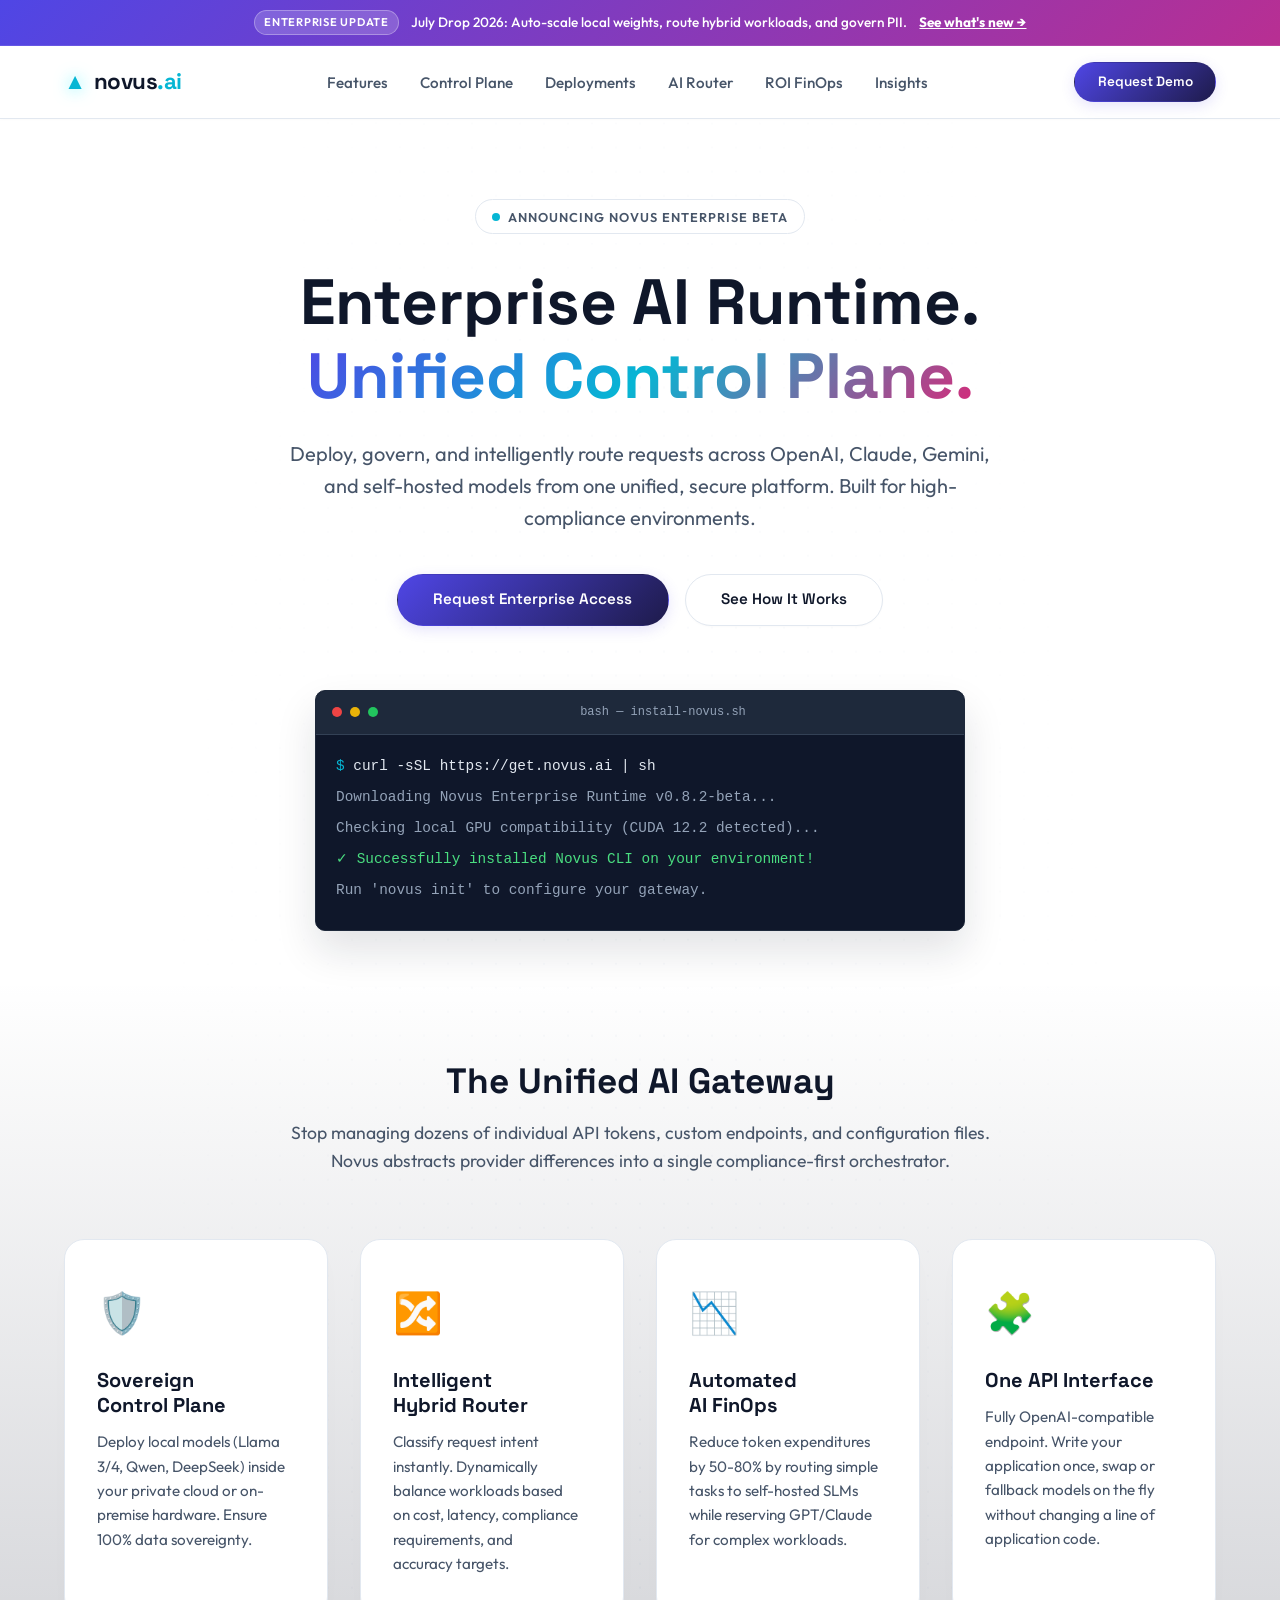
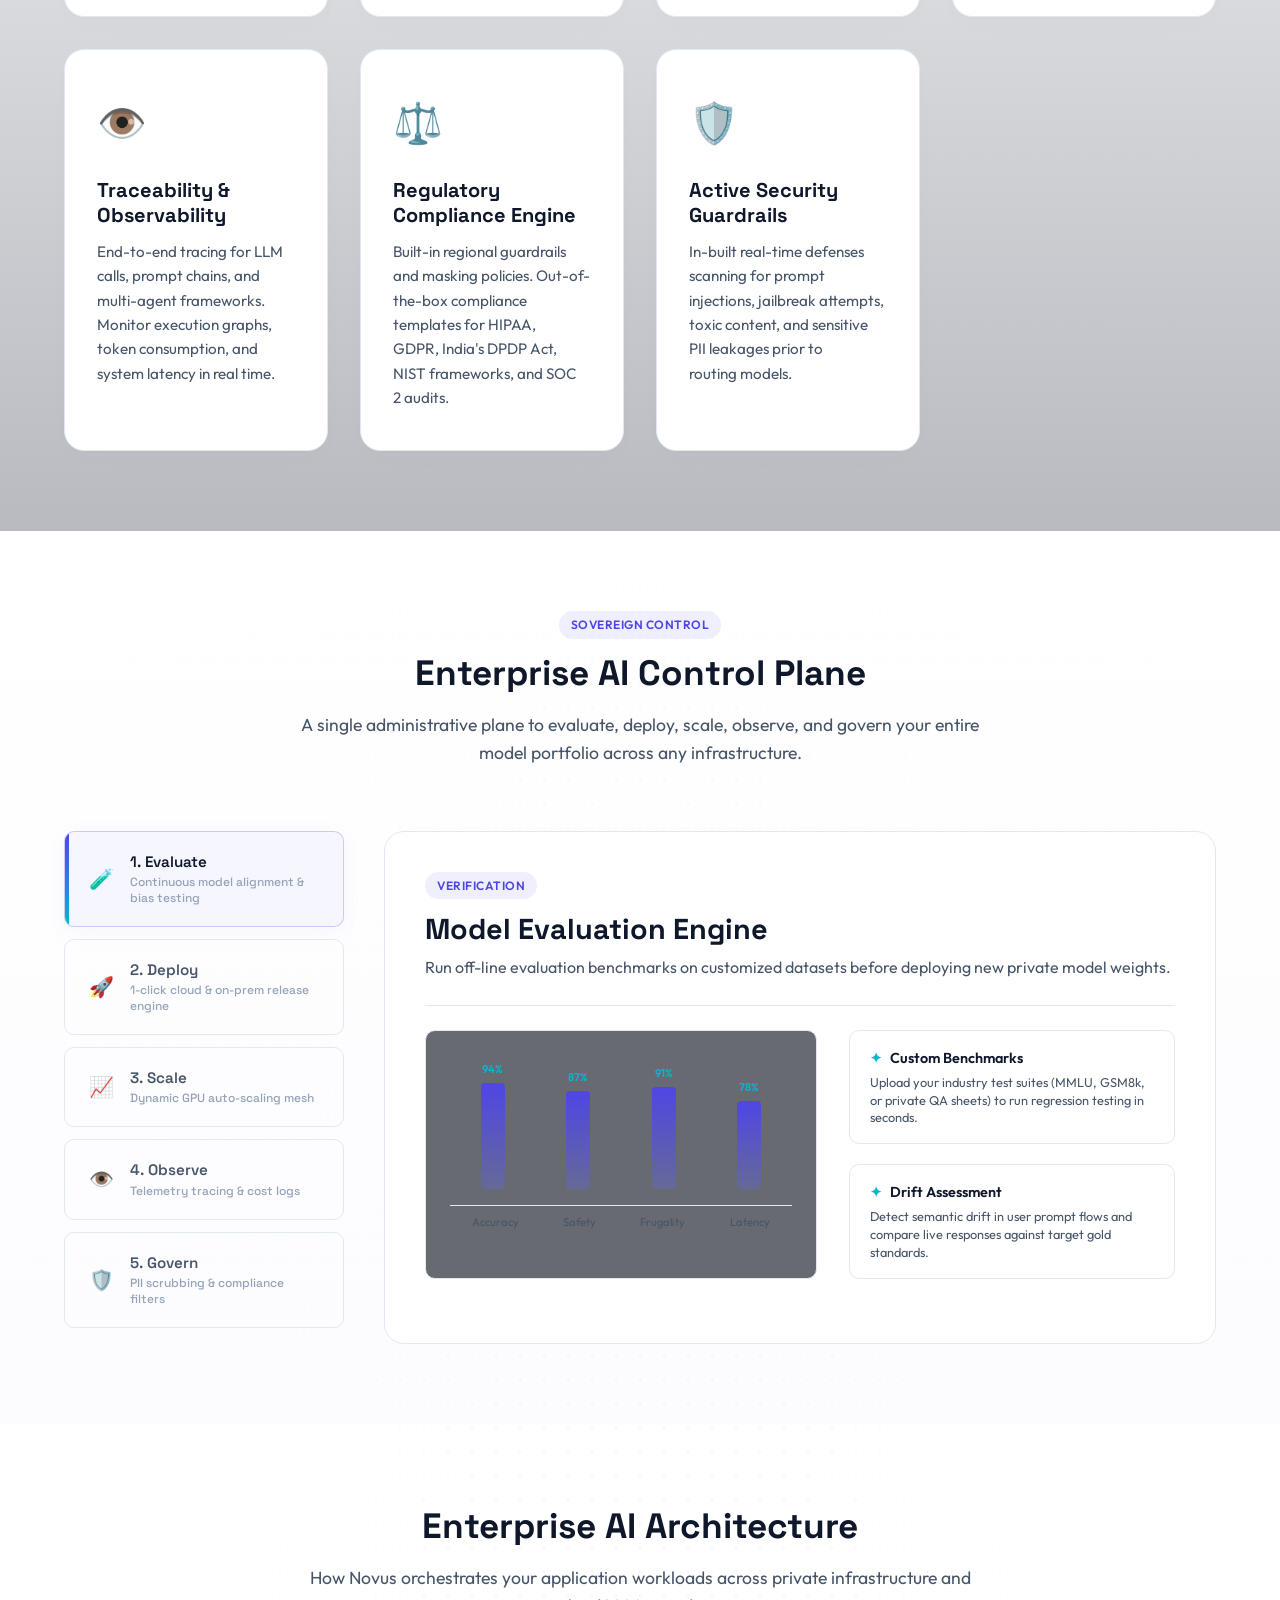
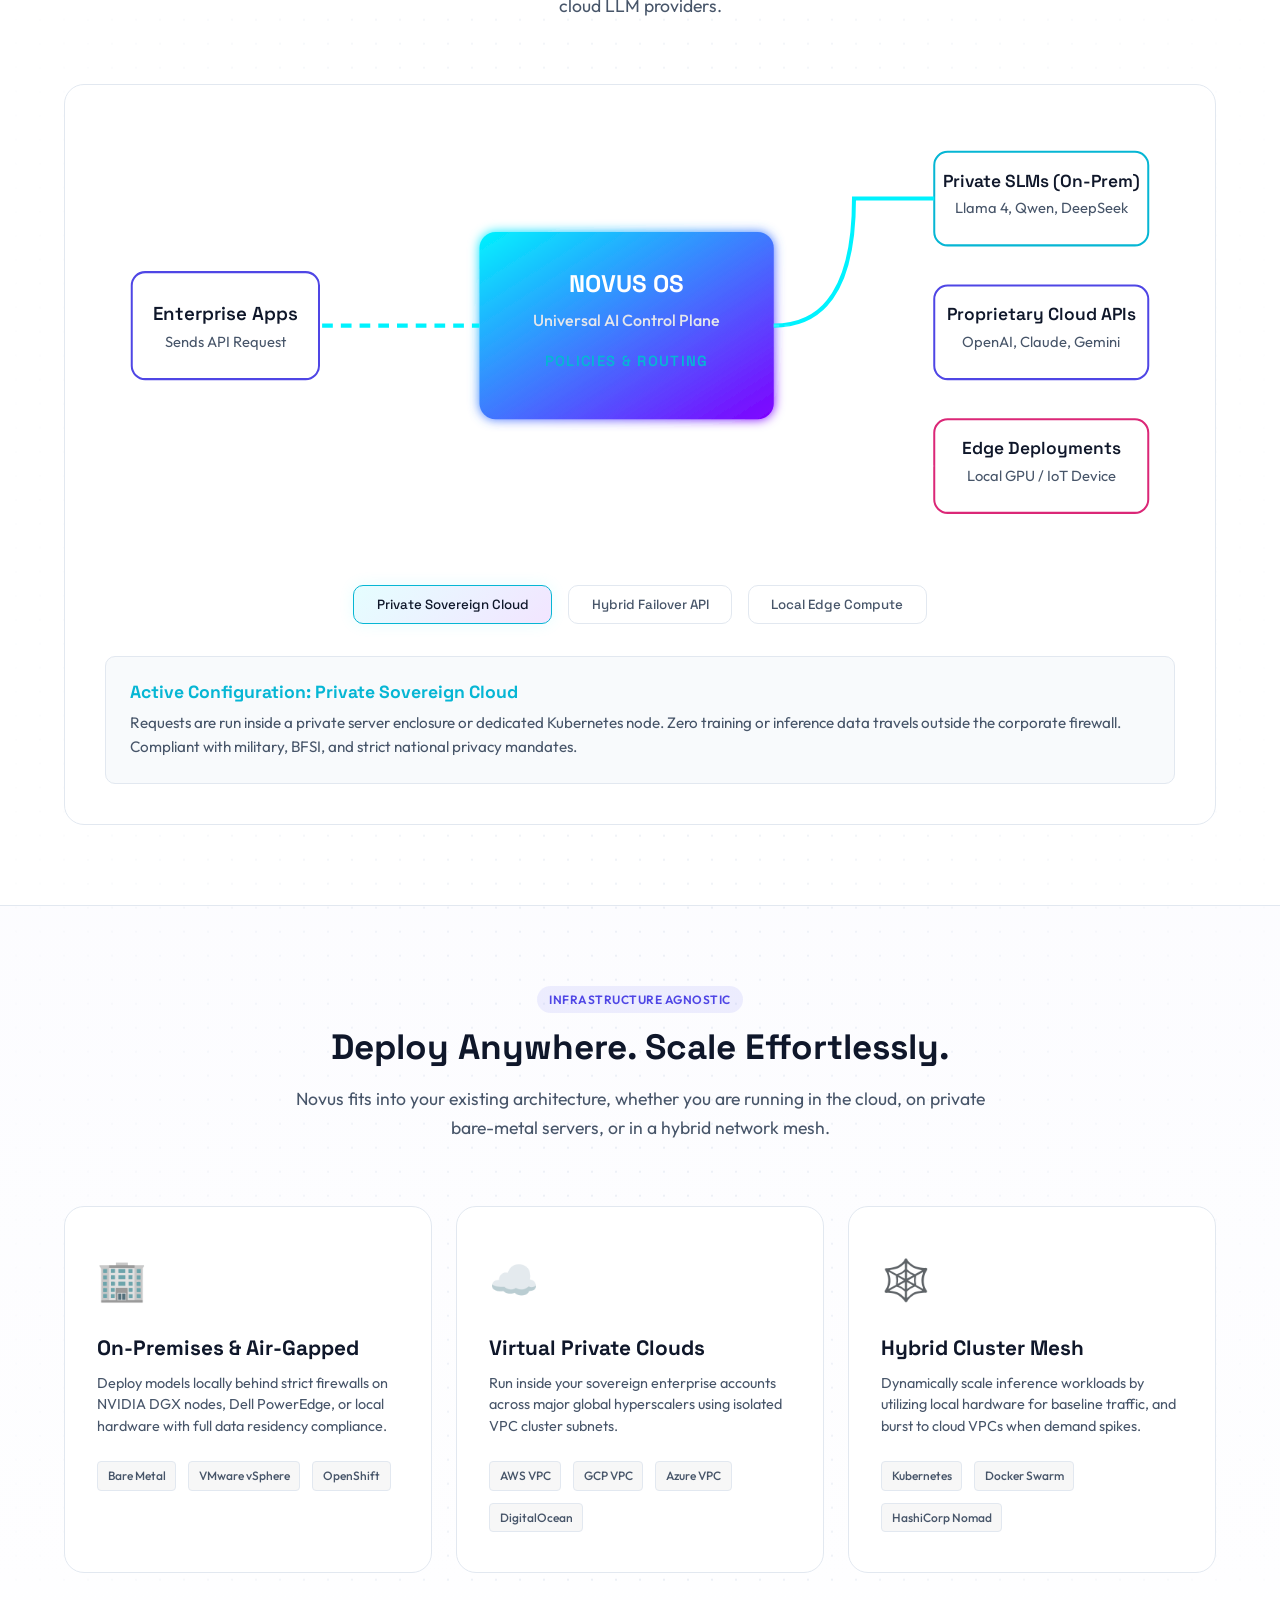
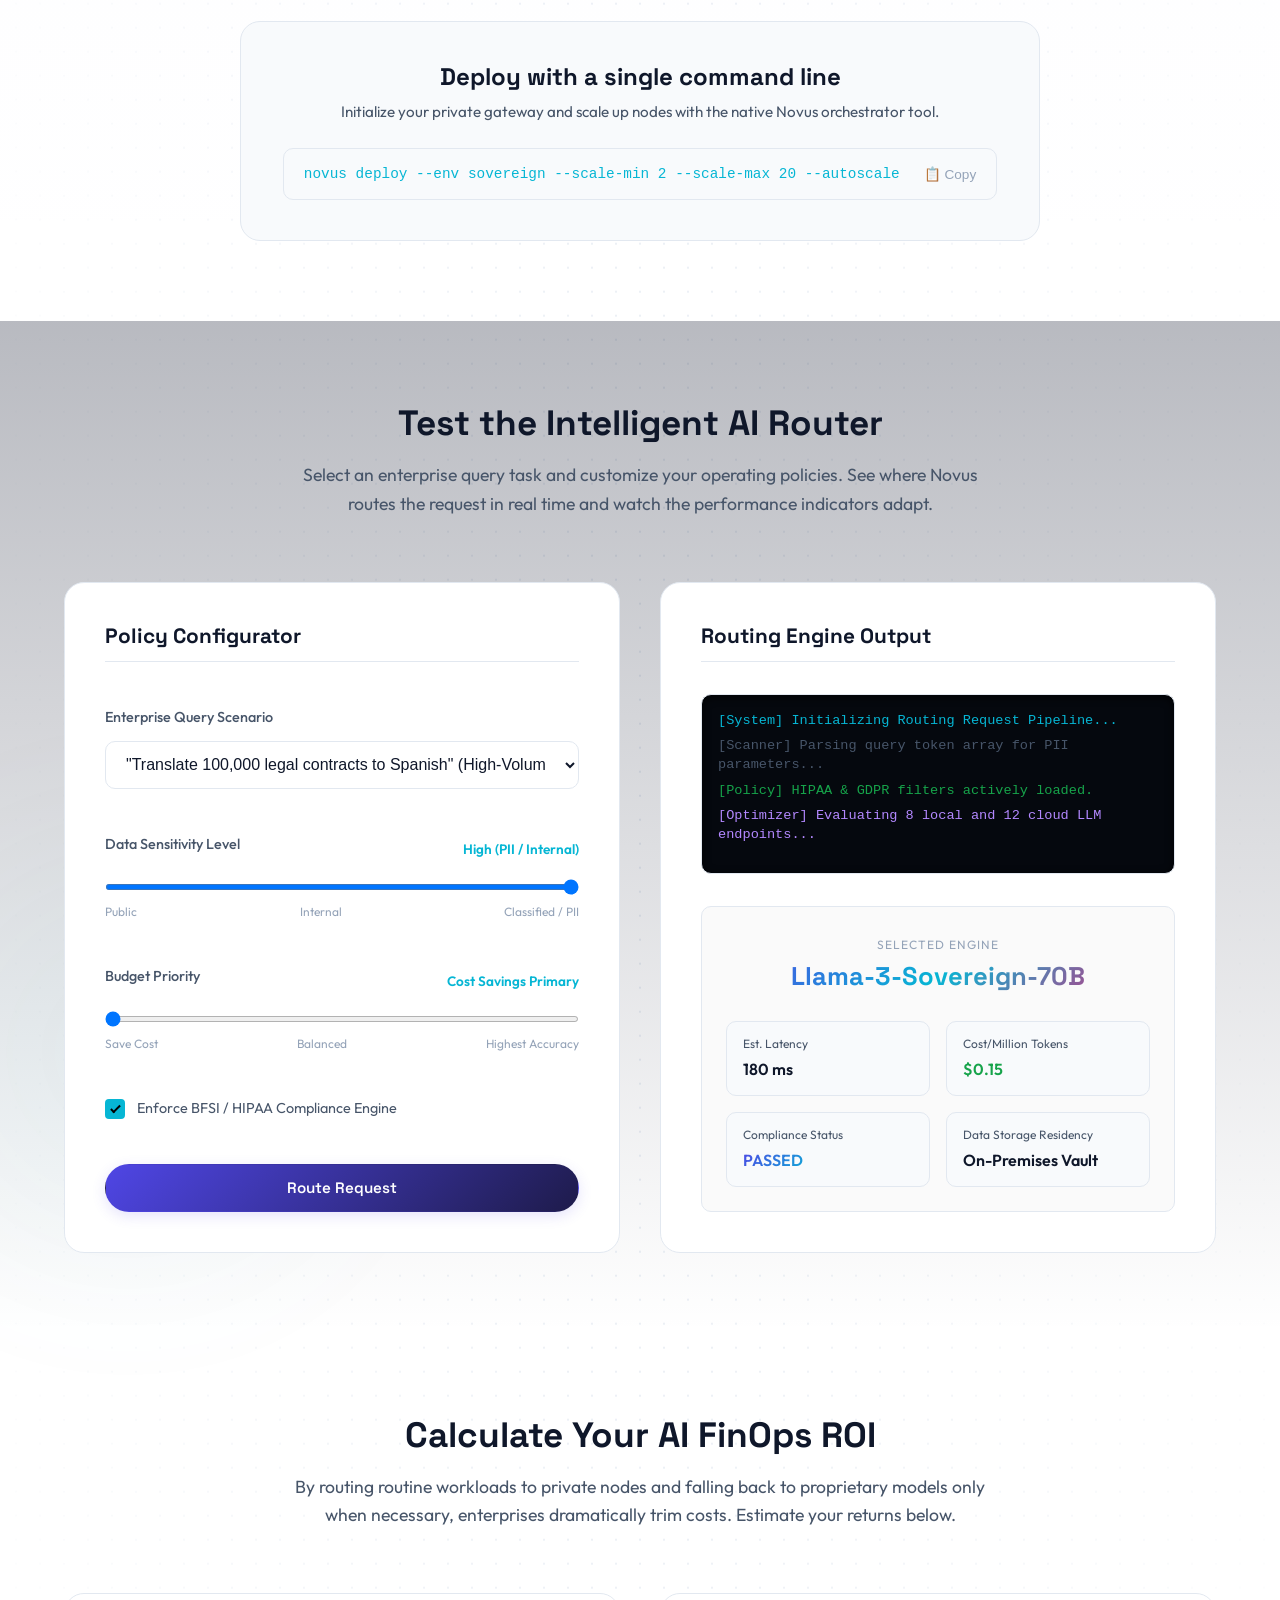
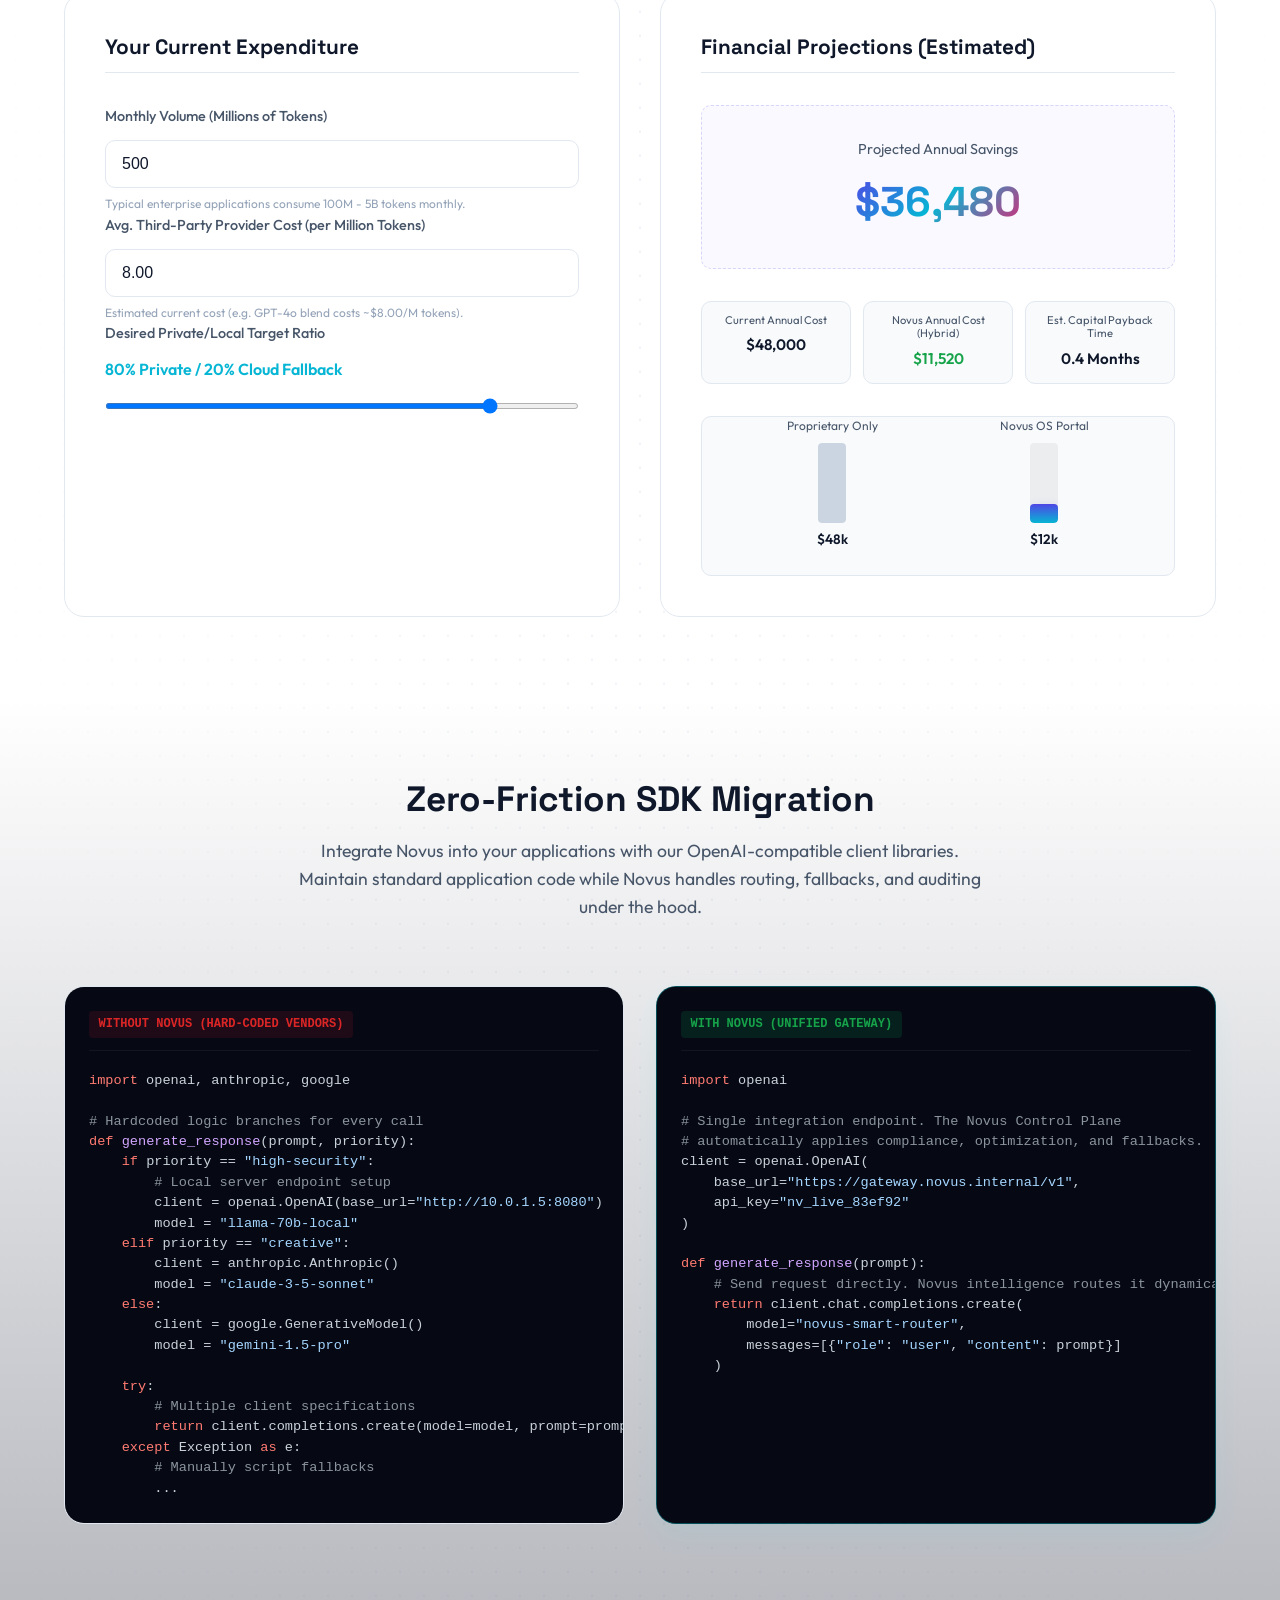
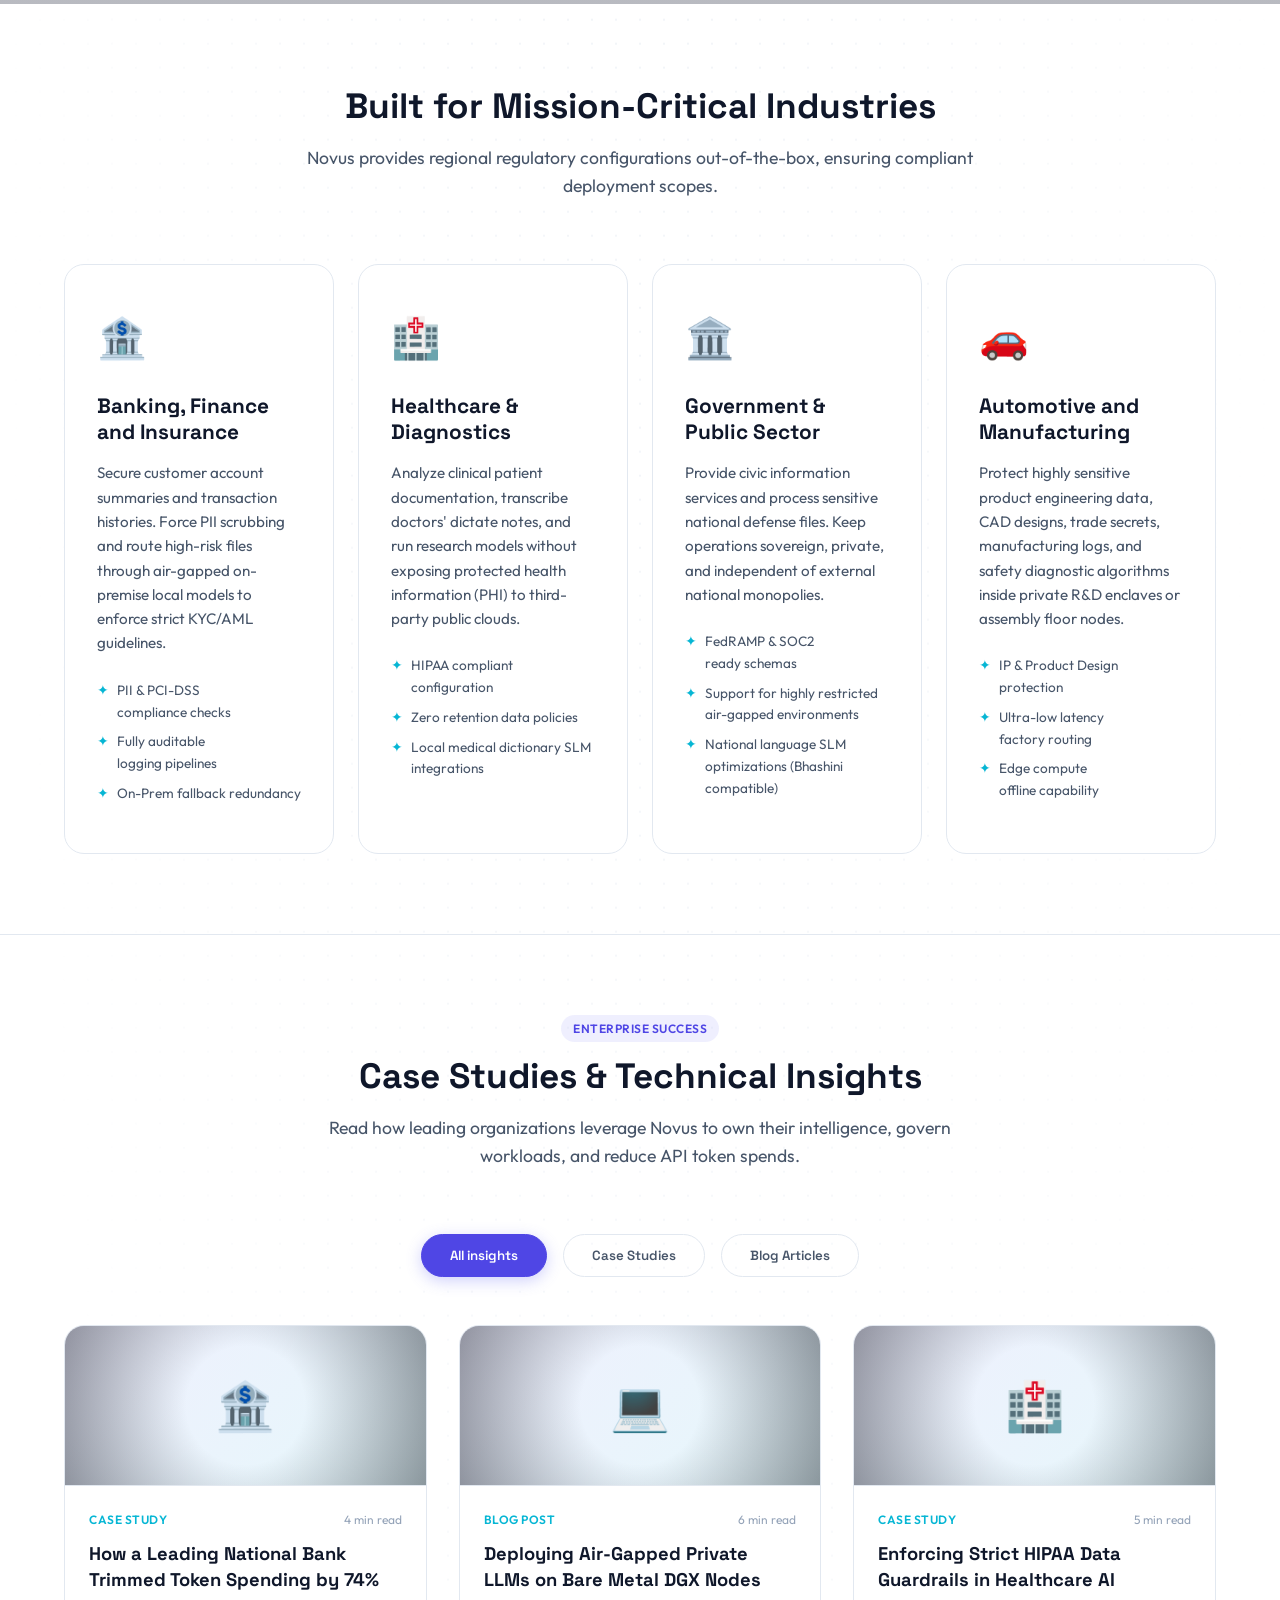
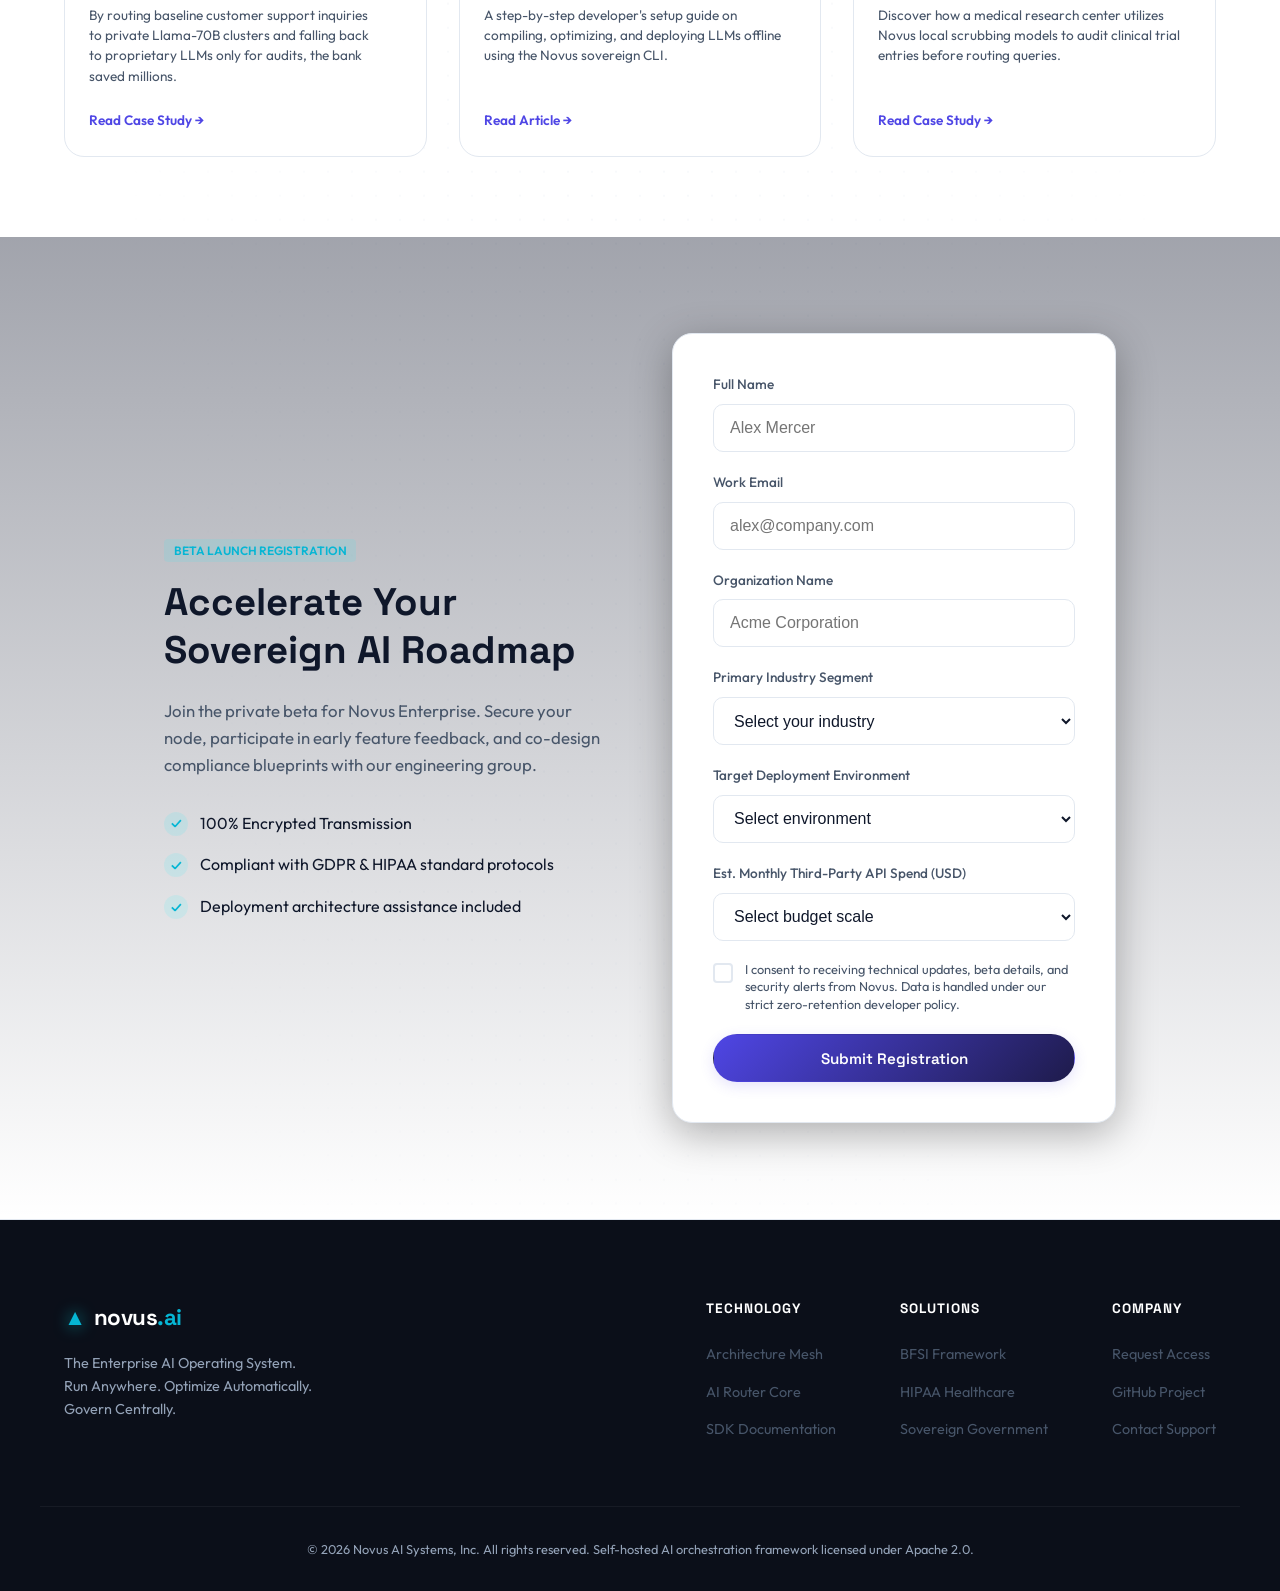
==== commit 251d09f1: "design: redesign landing page to inherit Glean UI/UX aesthetics and fix contrast" ====
--- a/index.html
+++ b/index.html
@@ -14,35 +14,46 @@
   <!-- Custom Stylesheet -->
   <link rel="stylesheet" href="styles.css">
 </head>
-<body class="dark-theme">
-  <!-- Glowing Background Orbs -->
+<body>
+  <!-- Glowing Background Grid & Orbs -->
+  <div class="bg-grid" aria-hidden="true"></div>
   <div class="bg-orb bg-orb-1" aria-hidden="true"></div>
   <div class="bg-orb bg-orb-2" aria-hidden="true"></div>
   
-  <!-- Navigation Header -->
-  <header class="main-header">
-    <div class="header-container">
-      <a href="#" class="logo-container" id="nav-logo">
-        <span class="logo-icon">▲</span>
-        <span class="logo-text">novus<span class="logo-accent">.ai</span></span>
-      </a>
-      
-      <nav class="main-nav" aria-label="Main Navigation">
-        <ul>
-          <li><a href="#features" class="nav-link">Features</a></li>
-          <li><a href="#architecture" class="nav-link">Architecture</a></li>
-          <li><a href="#router-demo" class="nav-link">Interactive Router</a></li>
-          <li><a href="#calculator" class="nav-link">ROI Calculator</a></li>
-          <li><a href="#sectors" class="nav-link">Sectors</a></li>
-          <li><a href="#code-compare" class="nav-link">Developer API</a></li>
-        </ul>
-      </nav>
-      
-      <div class="header-cta">
-        <a href="#register-beta" class="btn btn-primary btn-sm" id="header-cta-btn">Join Beta Program</a>
-      </div>
-    </div>
-  </header>
+  <!-- Sticky Header & Banner Wrapper -->
+  <div class="sticky-header-wrapper">
+    <!-- Top Announcement Banner -->
+    <div class="top-banner">
+      <span class="banner-badge">Enterprise Update</span>
+      <span>July Drop 2026: Auto-scale local weights, route hybrid workloads, and govern PII.</span>
+      <a href="#insights" class="banner-link">See what's new →</a>
+    </div>
+    
+    <!-- Navigation Header -->
+    <header class="main-header">
+      <div class="header-container">
+        <a href="#" class="logo-container" id="nav-logo">
+          <span class="logo-icon">▲</span>
+          <span class="logo-text">novus<span class="logo-accent">.ai</span></span>
+        </a>
+        
+        <nav class="main-nav" aria-label="Main Navigation">
+          <ul>
+            <li><a href="#features" class="nav-link">Features</a></li>
+            <li><a href="#control-plane" class="nav-link">Control Plane</a></li>
+            <li><a href="#deployments" class="nav-link">Deployments</a></li>
+            <li><a href="#router-demo" class="nav-link">AI Router</a></li>
+            <li><a href="#calculator" class="nav-link">ROI FinOps</a></li>
+            <li><a href="#insights" class="nav-link">Insights</a></li>
+          </ul>
+        </nav>
+        
+        <div class="header-cta">
+          <a href="#register-beta" class="btn btn-primary btn-sm" id="header-cta-btn">Request Demo</a>
+        </div>
+      </div>
+    </header>
+  </div>
 
   <!-- Hero Section -->
   <section class="hero-section" id="hero">
@@ -53,8 +64,8 @@
       </div>
       
       <h1 class="hero-title">
-        Your Enterprise AI.<br>
-        <span class="text-gradient">Every Model. One Runtime.</span>
+        Enterprise AI Runtime.<br>
+        <span class="text-gradient">Unified Control Plane.</span>
       </h1>
       
       <p class="hero-subtitle">
@@ -62,8 +73,8 @@
       </p>
       
       <div class="hero-actions">
-        <a href="#register-beta" class="btn btn-primary" id="hero-primary-cta">Request Beta Access</a>
-        <a href="#router-demo" class="btn btn-secondary" id="hero-secondary-cta">Try Interactive Demo</a>
+        <a href="#register-beta" class="btn btn-primary" id="hero-primary-cta">Request Enterprise Access</a>
+        <a href="#router-demo" class="btn btn-secondary" id="hero-secondary-cta">See How It Works</a>
       </div>
 
       <!-- Quick Command Container -->
@@ -147,6 +158,107 @@
           <div class="feature-icon">🛡️</div>
           <h3 class="feature-card-title">Active Security Guardrails</h3>
           <p class="feature-card-text">In-built real-time defenses scanning for prompt injections, jailbreak attempts, toxic content, and sensitive PII leakages prior to routing models.</p>
+        </div>
+      </div>
+    </div>
+  </section>
+
+  <!-- Enterprise AI Control Plane Section -->
+  <section class="control-plane-section" id="control-plane">
+    <div class="container">
+      <div class="section-header">
+        <span class="cp-display-tag">Sovereign Control</span>
+        <h2 class="section-title">Enterprise AI Control Plane</h2>
+        <p class="section-description">A single administrative plane to evaluate, deploy, scale, observe, and govern your entire model portfolio across any infrastructure.</p>
+      </div>
+
+      <div class="control-plane-container">
+        <!-- Sidebar Navigation Tabs -->
+        <div class="control-plane-nav">
+          <button class="cp-tab-btn active" data-tab="eval">
+            <span class="cp-tab-icon">🧪</span>
+            <div class="cp-tab-text-group">
+              <span class="cp-tab-title">1. Evaluate</span>
+              <span class="cp-tab-desc">Continuous model alignment & bias testing</span>
+            </div>
+          </button>
+          
+          <button class="cp-tab-btn" data-tab="deploy">
+            <span class="cp-tab-icon">🚀</span>
+            <div class="cp-tab-text-group">
+              <span class="cp-tab-title">2. Deploy</span>
+              <span class="cp-tab-desc">1-click cloud & on-prem release engine</span>
+            </div>
+          </button>
+          
+          <button class="cp-tab-btn" data-tab="scale">
+            <span class="cp-tab-icon">📈</span>
+            <div class="cp-tab-text-group">
+              <span class="cp-tab-title">3. Scale</span>
+              <span class="cp-tab-desc">Dynamic GPU auto-scaling mesh</span>
+            </div>
+          </button>
+          
+          <button class="cp-tab-btn" data-tab="observe">
+            <span class="cp-tab-icon">👁️</span>
+            <div class="cp-tab-text-group">
+              <span class="cp-tab-title">4. Observe</span>
+              <span class="cp-tab-desc">Telemetry tracing & cost logs</span>
+            </div>
+          </button>
+          
+          <button class="cp-tab-btn" data-tab="govern">
+            <span class="cp-tab-icon">🛡️</span>
+            <div class="cp-tab-text-group">
+              <span class="cp-tab-title">5. Govern</span>
+              <span class="cp-tab-desc">PII scrubbing & compliance filters</span>
+            </div>
+          </button>
+        </div>
+
+        <!-- Dashboard Console Display Screen -->
+        <div class="control-plane-display" id="cp-display-panel">
+          <div class="cp-display-header">
+            <span class="cp-display-tag" id="cp-tag">Verification</span>
+            <h3 class="cp-display-title" id="cp-title">Model Evaluation Engine</h3>
+            <p class="cp-display-description" id="cp-desc">Run off-line evaluation benchmarks on customized datasets before deploying new private model weights.</p>
+          </div>
+          
+          <div class="cp-display-body">
+            <!-- Telemetry / SVG / Pure CSS Visuals -->
+            <div class="cp-visual-panel" id="cp-visual">
+              <div class="eval-chart">
+                <div class="eval-chart-bar" style="height: 94%" data-val="94%"></div>
+                <div class="eval-chart-bar" style="height: 87%" data-val="87%"></div>
+                <div class="eval-chart-bar" style="height: 91%" data-val="91%"></div>
+                <div class="eval-chart-bar" style="height: 78%" data-val="78%"></div>
+              </div>
+              <div style="display: flex; justify-content: space-around; width: 100%;">
+                <span class="eval-chart-label">Accuracy</span>
+                <span class="eval-chart-label">Safety</span>
+                <span class="eval-chart-label">Frugality</span>
+                <span class="eval-chart-label">Latency</span>
+              </div>
+            </div>
+            
+            <!-- Side notes -->
+            <div class="cp-detail-notes" id="cp-notes">
+              <div class="cp-note-item">
+                <div class="cp-note-title">
+                  <span class="cp-note-icon">✦</span>
+                  <span>Custom Benchmarks</span>
+                </div>
+                <div class="cp-note-body">Upload your industry test suites (MMLU, GSM8k, or private QA sheets) to run regression testing in seconds.</div>
+              </div>
+              <div class="cp-note-item">
+                <div class="cp-note-title">
+                  <span class="cp-note-icon">✦</span>
+                  <span>Drift Assessment</span>
+                </div>
+                <div class="cp-note-body">Detect semantic drift in user prompt flows and compare live responses against target gold standards.</div>
+              </div>
+            </div>
+          </div>
         </div>
       </div>
     </div>
@@ -182,31 +294,31 @@
             
             <!-- Nodes -->
             <!-- Apps Input Node -->
-            <rect x="20" y="110" width="140" height="80" rx="10" fill="#151b30" stroke="#00f2fe" stroke-width="2" />
-            <text x="90" y="150" fill="#ffffff" font-family="'Space Grotesk', sans-serif" font-size="14" font-weight="600" text-anchor="middle">Enterprise Apps</text>
-            <text x="90" y="170" fill="#8f9bb3" font-family="'Outfit', sans-serif" font-size="11" text-anchor="middle">Sends API Request</text>
-            
-            <!-- Gateway / Router Node -->
-            <rect x="280" y="80" width="220" height="140" rx="12" fill="url(#cyan-violet)" filter="url(#glow)" />
-            <text x="390" y="125" fill="#ffffff" font-family="'Space Grotesk', sans-serif" font-size="18" font-weight="700" text-anchor="middle">NOVUS OS</text>
-            <text x="390" y="150" fill="#e4e6eb" font-family="'Outfit', sans-serif" font-size="12" font-weight="500" text-anchor="middle">Universal AI Control Plane</text>
-            <text x="390" y="180" fill="#00f2fe" font-family="'Space Grotesk', sans-serif" font-size="11" font-weight="600" text-anchor="middle" letter-spacing="1">POLICIES &amp; ROUTING</text>
-            
-            <!-- Target Nodes -->
-            <!-- Private SLMs -->
-            <rect x="620" y="20" width="160" height="70" rx="10" fill="#151b30" stroke="#0575e6" stroke-width="2" />
-            <text x="700" y="50" fill="#ffffff" font-family="'Space Grotesk', sans-serif" font-size="13" font-weight="600" text-anchor="middle">Private SLMs (On-Prem)</text>
-            <text x="700" y="70" fill="#8f9bb3" font-family="'Outfit', sans-serif" font-size="11" text-anchor="middle">Llama 4, Qwen, DeepSeek</text>
-
-            <!-- Public Cloud APIs -->
-            <rect x="620" y="120" width="160" height="70" rx="10" fill="#151b30" stroke="#7f00ff" stroke-width="2" />
-            <text x="700" y="150" fill="#ffffff" font-family="'Space Grotesk', sans-serif" font-size="13" font-weight="600" text-anchor="middle">Proprietary Cloud APIs</text>
-            <text x="700" y="170" fill="#8f9bb3" font-family="'Outfit', sans-serif" font-size="11" text-anchor="middle">OpenAI, Claude, Gemini</text>
-
-            <!-- Hybrid Edge/Local -->
-            <rect x="620" y="220" width="160" height="70" rx="10" fill="#151b30" stroke="#f857a6" stroke-width="2" />
-            <text x="700" y="250" fill="#ffffff" font-family="'Space Grotesk', sans-serif" font-size="13" font-weight="600" text-anchor="middle">Edge Deployments</text>
-            <text x="700" y="270" fill="#8f9bb3" font-family="'Outfit', sans-serif" font-size="11" text-anchor="middle">Local GPU / IoT Device</text>
+             <rect x="20" y="110" width="140" height="80" rx="10" fill="#ffffff" stroke="var(--accent-violet)" stroke-width="1.5" />
+             <text x="90" y="146" fill="var(--text-primary)" font-family="'Space Grotesk', sans-serif" font-size="14" font-weight="600" text-anchor="middle">Enterprise Apps</text>
+             <text x="90" y="166" fill="var(--text-secondary)" font-family="'Outfit', sans-serif" font-size="11" text-anchor="middle">Sends API Request</text>
+             
+             <!-- Gateway / Router Node -->
+             <rect x="280" y="80" width="220" height="140" rx="12" fill="url(#cyan-violet)" filter="url(#glow)" />
+             <text x="390" y="125" fill="#ffffff" font-family="'Space Grotesk', sans-serif" font-size="18" font-weight="700" text-anchor="middle">NOVUS OS</text>
+             <text x="390" y="150" fill="#e4e6eb" font-family="'Outfit', sans-serif" font-size="12" font-weight="500" text-anchor="middle">Universal AI Control Plane</text>
+             <text x="390" y="180" fill="var(--accent-cyan)" font-family="'Space Grotesk', sans-serif" font-size="11" font-weight="600" text-anchor="middle" letter-spacing="1">POLICIES &amp; ROUTING</text>
+             
+             <!-- Target Nodes -->
+             <!-- Private SLMs -->
+             <rect x="620" y="20" width="160" height="70" rx="10" fill="#ffffff" stroke="var(--accent-cyan)" stroke-width="1.5" />
+             <text x="700" y="46" fill="var(--text-primary)" font-family="'Space Grotesk', sans-serif" font-size="13" font-weight="600" text-anchor="middle">Private SLMs (On-Prem)</text>
+             <text x="700" y="66" fill="var(--text-secondary)" font-family="'Outfit', sans-serif" font-size="11" text-anchor="middle">Llama 4, Qwen, DeepSeek</text>
+  
+             <!-- Public Cloud APIs -->
+             <rect x="620" y="120" width="160" height="70" rx="10" fill="#ffffff" stroke="var(--accent-violet)" stroke-width="1.5" />
+             <text x="700" y="146" fill="var(--text-primary)" font-family="'Space Grotesk', sans-serif" font-size="13" font-weight="600" text-anchor="middle">Proprietary Cloud APIs</text>
+             <text x="700" y="166" fill="var(--text-secondary)" font-family="'Outfit', sans-serif" font-size="11" text-anchor="middle">OpenAI, Claude, Gemini</text>
+  
+             <!-- Hybrid Edge/Local -->
+             <rect x="620" y="220" width="160" height="70" rx="10" fill="#ffffff" stroke="var(--accent-pink)" stroke-width="1.5" />
+             <text x="700" y="246" fill="var(--text-primary)" font-family="'Space Grotesk', sans-serif" font-size="13" font-weight="600" text-anchor="middle">Edge Deployments</text>
+             <text x="700" y="266" fill="var(--text-secondary)" font-family="'Outfit', sans-serif" font-size="11" text-anchor="middle">Local GPU / IoT Device</text>
             
             <!-- Dynamic Path Connectors -->
             <!-- Input to Router -->
@@ -232,6 +344,66 @@
         <div class="arch-description-box" id="arch-description">
           <h4 class="arch-box-title" id="arch-title-text">Active Configuration: Private Sovereign Cloud</h4>
           <p class="arch-box-body" id="arch-body-text">Requests are run inside a private server enclosure or dedicated Kubernetes node. Zero training or inference data travels outside the corporate firewall. Compliant with military, BFSI, and strict national privacy mandates.</p>
+        </div>
+      </div>
+    </div>
+  </section>
+
+  <!-- Cloud Agnostic Deployments & Scaling Section -->
+  <section class="deployments-section" id="deployments">
+    <div class="container">
+      <div class="section-header">
+        <span class="cp-display-tag">Infrastructure Agnostic</span>
+        <h2 class="section-title">Deploy Anywhere. Scale Effortlessly.</h2>
+        <p class="section-description">Novus fits into your existing architecture, whether you are running in the cloud, on private bare-metal servers, or in a hybrid network mesh.</p>
+      </div>
+
+      <div class="deployments-grid">
+        <!-- On-Prem / Bare Metal -->
+        <div class="deploy-card">
+          <div class="deploy-card-icon">🏢</div>
+          <h4 class="deploy-card-title">On-Premises &amp; Air-Gapped</h4>
+          <p class="deploy-card-body">Deploy models locally behind strict firewalls on NVIDIA DGX nodes, Dell PowerEdge, or local hardware with full data residency compliance.</p>
+          <div class="deploy-card-platforms">
+            <span class="platform-badge">Bare Metal</span>
+            <span class="platform-badge">VMware vSphere</span>
+            <span class="platform-badge">OpenShift</span>
+          </div>
+        </div>
+
+        <!-- Public/Private VPC Clouds -->
+        <div class="deploy-card">
+          <div class="deploy-card-icon">☁️</div>
+          <h4 class="deploy-card-title">Virtual Private Clouds</h4>
+          <p class="deploy-card-body">Run inside your sovereign enterprise accounts across major global hyperscalers using isolated VPC cluster subnets.</p>
+          <div class="deploy-card-platforms">
+            <span class="platform-badge">AWS VPC</span>
+            <span class="platform-badge">GCP VPC</span>
+            <span class="platform-badge">Azure VPC</span>
+            <span class="platform-badge">DigitalOcean</span>
+          </div>
+        </div>
+
+        <!-- Hybrid & Multi-Cloud Mesh -->
+        <div class="deploy-card">
+          <div class="deploy-card-icon">🕸️</div>
+          <h4 class="deploy-card-title">Hybrid Cluster Mesh</h4>
+          <p class="deploy-card-body">Dynamically scale inference workloads by utilizing local hardware for baseline traffic, and burst to cloud VPCs when demand spikes.</p>
+          <div class="deploy-card-platforms">
+            <span class="platform-badge">Kubernetes</span>
+            <span class="platform-badge">Docker Swarm</span>
+            <span class="platform-badge">HashiCorp Nomad</span>
+          </div>
+        </div>
+      </div>
+
+      <!-- Command Line Widget showing 1-click deployment & scaling -->
+      <div class="deploy-action-box">
+        <h4 class="deploy-action-title">Deploy with a single command line</h4>
+        <p class="deploy-action-text">Initialize your private gateway and scale up nodes with the native Novus orchestrator tool.</p>
+        <div class="deploy-cmd-widget">
+          <span class="deploy-cmd-text" id="deploy-cmd-text">novus deploy --env sovereign --scale-min 2 --scale-max 20 --autoscale</span>
+          <button class="btn-copy-cmd" id="btn-copy-deploy-cmd" aria-label="Copy deployment command">📋 Copy</button>
         </div>
       </div>
     </div>
@@ -544,6 +716,68 @@
     </div>
   </section>
 
+  <!-- Insights & Publications (Case Studies & Blog) Section -->
+  <section class="insights-section" id="insights">
+    <div class="container">
+      <div class="section-header">
+        <span class="cp-display-tag">Enterprise Success</span>
+        <h2 class="section-title">Case Studies &amp; Technical Insights</h2>
+        <p class="section-description">Read how leading organizations leverage Novus to own their intelligence, govern workloads, and reduce API token spends.</p>
+      </div>
+
+      <!-- Tabs to toggle between Case Studies and Blog Articles -->
+      <div class="insights-tabs">
+        <button class="insights-tab-btn active" data-filter="all">All insights</button>
+        <button class="insights-tab-btn" data-filter="case-study">Case Studies</button>
+        <button class="insights-tab-btn" data-filter="blog">Blog Articles</button>
+      </div>
+
+      <div class="insights-grid" id="insights-container">
+        <!-- Item 1 (Case Study) -->
+        <div class="insight-card" data-type="case-study" data-id="case-1">
+          <div class="insight-card-image-placeholder">🏦</div>
+          <div class="insight-card-content">
+            <div class="insight-card-meta">
+              <span class="insight-card-category">Case Study</span>
+              <span class="insight-card-read">4 min read</span>
+            </div>
+            <h4 class="insight-card-title">How a Leading National Bank Trimmed Token Spending by 74%</h4>
+            <p class="insight-card-excerpt">By routing baseline customer support inquiries to private Llama-70B clusters and falling back to proprietary LLMs only for audits, the bank saved millions.</p>
+            <span class="insight-card-link">Read Case Study →</span>
+          </div>
+        </div>
+
+        <!-- Item 2 (Blog Article) -->
+        <div class="insight-card" data-type="blog" data-id="blog-1">
+          <div class="insight-card-image-placeholder">💻</div>
+          <div class="insight-card-content">
+            <div class="insight-card-meta">
+              <span class="insight-card-category">Blog Post</span>
+              <span class="insight-card-read">6 min read</span>
+            </div>
+            <h4 class="insight-card-title">Deploying Air-Gapped Private LLMs on Bare Metal DGX Nodes</h4>
+            <p class="insight-card-excerpt">A step-by-step developer's setup guide on compiling, optimizing, and deploying LLMs offline using the Novus sovereign CLI.</p>
+            <span class="insight-card-link">Read Article →</span>
+          </div>
+        </div>
+
+        <!-- Item 3 (Case Study) -->
+        <div class="insight-card" data-type="case-study" data-id="case-2">
+          <div class="insight-card-image-placeholder">🏥</div>
+          <div class="insight-card-content">
+            <div class="insight-card-meta">
+              <span class="insight-card-category">Case Study</span>
+              <span class="insight-card-read">5 min read</span>
+            </div>
+            <h4 class="insight-card-title">Enforcing Strict HIPAA Data Guardrails in Healthcare AI</h4>
+            <p class="insight-card-excerpt">Discover how a medical research center utilizes Novus local scrubbing models to audit clinical trial entries before routing queries.</p>
+            <span class="insight-card-link">Read Case Study →</span>
+          </div>
+        </div>
+      </div>
+    </div>
+  </section>
+
   <!-- Customer Interest Registration Form Section -->
   <section class="register-section" id="register-beta">
     <div class="container register-container">
@@ -660,6 +894,26 @@
     </div>
   </div>
 
+  <!-- Insight Slide-Over Reader Drawer -->
+  <div class="insight-drawer-overlay" id="insight-drawer-overlay" aria-hidden="true">
+    <div class="insight-drawer" role="dialog" aria-modal="true" aria-labelledby="drawer-title-text">
+      <div class="insight-drawer-header">
+        <span class="logo-text">novus<span class="logo-accent">.insight</span></span>
+        <button class="btn-close-drawer" id="btn-close-drawer" aria-label="Close drawer">&times;</button>
+      </div>
+      <div class="insight-drawer-body">
+        <div class="drawer-meta">
+          <span class="drawer-category" id="drawer-category">Case Study</span>
+          <span id="drawer-read-time">5 min read</span>
+        </div>
+        <h3 class="drawer-title" id="drawer-title-text">Insight Loading...</h3>
+        <div class="drawer-text" id="drawer-content-text">
+          <!-- Text will be dynamically populated -->
+        </div>
+      </div>
+    </div>
+  </div>
+
   <!-- Global Footer -->
   <footer class="main-footer">
     <div class="container footer-container">
--- a/styles.css
+++ b/styles.css
@@ -4,30 +4,31 @@
 
 /* Variables & Base Custom Properties */
 :root {
-  --bg-primary: #0a0f1d;
-  --bg-secondary: #0d1428;
-  --bg-card: rgba(21, 27, 48, 0.7);
-  --border-color: rgba(255, 255, 255, 0.08);
-  --border-focus: #00f2fe;
+  --bg-primary: #ffffff;
+  --bg-secondary: #f8fafc;
+  --bg-card: #ffffff;
+  --border-color: #e2e8f0;
+  --border-focus: #4f46e5;
   
-  --text-primary: #ffffff;
-  --text-secondary: #8f9bb3;
-  --text-muted: #5e6b85;
+  --text-primary: #0f172a;
+  --text-secondary: #475569;
+  --text-muted: #94a3b8;
   
-  --accent-cyan: #00f2fe;
-  --accent-violet: #7f00ff;
-  --accent-pink: #f857a6;
-  --accent-blue: #0575e6;
-  --success: #00e676;
-  --danger: #ff1744;
+  --accent-cyan: #06b6d4;
+  --accent-violet: #4f46e5;
+  --accent-pink: #db2777;
+  --accent-blue: #2563eb;
+  --accent-amber: #ea580c;
+  --success: #16a34a;
+  --danger: #dc2626;
   
   --font-display: 'Space Grotesk', -apple-system, BlinkMacSystemFont, sans-serif;
   --font-body: 'Outfit', -apple-system, BlinkMacSystemFont, sans-serif;
   
   --transition-smooth: all 0.3s cubic-bezier(0.4, 0, 0.2, 1);
-  --border-radius-lg: 16px;
-  --border-radius-md: 8px;
-  --shadow-glow: 0 0 20px rgba(0, 242, 254, 0.15);
+  --border-radius-lg: 20px;
+  --border-radius-md: 10px;
+  --shadow-glow: 0 10px 30px rgba(79, 70, 229, 0.05);
 }
 
 /* Reset & Global Base Defaults */
@@ -80,46 +81,120 @@
 
 /* Gradient text utility */
 .text-gradient {
-  background: linear-gradient(135deg, var(--accent-cyan) 0%, #4facfe 50%, var(--accent-violet) 100%);
+  background: linear-gradient(135deg, var(--accent-violet) 0%, var(--accent-cyan) 50%, var(--accent-pink) 100%);
   -webkit-background-clip: text;
   -webkit-text-fill-color: transparent;
   background-clip: text;
 }
 
-/* Background Glowing Orbs */
+/* Background Grid Overlay */
+.bg-grid {
+  position: absolute;
+  inset: 0;
+  background-image: radial-gradient(var(--border-color) 1px, transparent 1px);
+  background-size: 24px 24px;
+  background-position: center;
+  mask-image: radial-gradient(ellipse at center, black, transparent 80%);
+  -webkit-mask-image: radial-gradient(ellipse at center, black, transparent 80%);
+  z-index: -1;
+  pointer-events: none;
+  opacity: 0.7;
+}
+
+/* Clean, soft glow blobs */
 .bg-orb {
   position: absolute;
-  width: 50vw;
-  height: 50vw;
+  width: 40vw;
+  height: 40vw;
   border-radius: 50%;
   filter: blur(120px);
   z-index: -1;
-  opacity: 0.12;
+  opacity: 0.08;
   pointer-events: none;
 }
 
 .bg-orb-1 {
+  background: radial-gradient(circle, var(--accent-violet) 0%, transparent 70%);
+  top: -10%;
+  right: -5%;
+}
+
+.bg-orb-2 {
   background: radial-gradient(circle, var(--accent-cyan) 0%, transparent 70%);
-  top: -10%;
-  right: -10%;
-}
-
-.bg-orb-2 {
-  background: radial-gradient(circle, var(--accent-violet) 0%, transparent 70%);
-  top: 40%;
-  left: -20%;
-}
-
-/* Header & Navigation Styles */
-.main-header {
+  top: 50%;
+  left: -10%;
+}
+
+/* Sticky Header & Banner Wrapper */
+.sticky-header-wrapper {
   position: sticky;
   top: 0;
   z-index: 100;
-  background-color: rgba(10, 15, 29, 0.8);
+  width: 100%;
+}
+
+/* Animated Gradient Top Announcement Banner */
+.top-banner {
+  background: linear-gradient(-45deg, var(--accent-violet), var(--accent-cyan), var(--accent-pink), var(--accent-violet));
+  background-size: 400% 400%;
+  animation: bannerGradientShift 12s ease infinite;
+  color: #ffffff;
+  padding-block: 0.65rem;
+  text-align: center;
+  font-size: 0.85rem;
+  font-weight: 500;
+  display: flex;
+  justify-content: center;
+  align-items: center;
+  gap: 0.75rem;
+  border-bottom: 1px solid rgba(255, 255, 255, 0.1);
+}
+
+@keyframes bannerGradientShift {
+  0% {
+    background-position: 0% 50%;
+  }
+  50% {
+    background-position: 100% 50%;
+  }
+  100% {
+    background-position: 0% 50%;
+  }
+}
+
+.banner-badge {
+  background: rgba(255, 255, 255, 0.18);
+  border: 1px solid rgba(255, 255, 255, 0.3);
+  color: #ffffff;
+  padding: 0.15rem 0.6rem;
+  font-size: 0.7rem;
+  font-weight: 600;
+  text-transform: uppercase;
+  letter-spacing: 0.75px;
+  border-radius: 9999px;
+}
+
+.banner-link {
+  color: #ffffff;
+  font-weight: 700;
+  text-decoration: underline;
+  cursor: pointer;
+  transition: var(--transition-smooth);
+}
+
+.banner-link:hover {
+  opacity: 0.85;
+}
+
+/* Header & Navigation Styles */
+.main-header {
+  position: relative;
+  background-color: rgba(255, 255, 255, 0.8);
   backdrop-filter: blur(12px);
   -webkit-backdrop-filter: blur(12px);
   border-bottom: 1px solid var(--border-color);
   padding-block: 1rem;
+  box-shadow: 0 1px 3px rgba(0, 0, 0, 0.02);
 }
 
 .header-container {
@@ -175,43 +250,45 @@
   justify-content: center;
   font-family: var(--font-display);
   font-weight: 600;
-  border-radius: var(--border-radius-md);
-  padding: 0.8rem 1.8rem;
+  border-radius: 9999px;
+  padding: 0.8rem 2.2rem;
   font-size: 0.95rem;
   cursor: pointer;
   transition: var(--transition-smooth);
   border: 1px solid transparent;
-  min-height: 48px; /* Safe mobile tap target */
+  min-height: 48px;
 }
 
 .btn-sm {
-  padding: 0.5rem 1.2rem;
+  padding: 0.5rem 1.4rem;
   font-size: 0.85rem;
   min-height: 38px;
 }
 
 .btn-primary {
-  background: linear-gradient(135deg, var(--accent-cyan) 0%, #0575e6 100%);
-  color: #000;
-  font-weight: 700;
-  box-shadow: 0 4px 15px rgba(0, 242, 254, 0.3);
+  background: linear-gradient(135deg, var(--accent-violet) 0%, #1e1b4b 100%);
+  color: #ffffff;
+  font-weight: 600;
+  box-shadow: 0 4px 14px rgba(79, 70, 229, 0.15);
 }
 
 .btn-primary:hover {
-  transform: translateY(-2px);
-  box-shadow: 0 6px 20px rgba(0, 242, 254, 0.5);
+  transform: translateY(-1.5px);
+  box-shadow: 0 6px 20px rgba(79, 70, 229, 0.3);
+  background: linear-gradient(135deg, var(--accent-violet) 0%, #0f172a 100%);
 }
 
 .btn-secondary {
-  background: rgba(255, 255, 255, 0.04);
+  background: #ffffff;
   color: var(--text-primary);
-  border-color: var(--border-color);
+  border: 1px solid var(--border-color);
+  box-shadow: 0 1px 2px rgba(0, 0, 0, 0.02);
 }
 
 .btn-secondary:hover {
-  background: rgba(255, 255, 255, 0.08);
-  border-color: var(--accent-cyan);
-  transform: translateY(-2px);
+  background: var(--bg-secondary);
+  border-color: var(--accent-violet);
+  transform: translateY(-1.5px);
 }
 
 .btn-block {
@@ -285,20 +362,20 @@
 .terminal-container {
   width: 100%;
   max-width: 650px;
-  background: #080c16;
-  border: 1px solid var(--border-color);
+  background: #0f172a;
+  border: 1px solid #1e293b;
   border-radius: var(--border-radius-md);
   overflow: hidden;
-  box-shadow: 0 20px 40px rgba(0, 0, 0, 0.5);
+  box-shadow: 0 20px 40px rgba(15, 23, 42, 0.12);
   text-align: left;
 }
 
 .terminal-header {
-  background: #111827;
+  background: #1e293b;
   padding: 0.75rem 1rem;
   display: flex;
   align-items: center;
-  border-bottom: 1px solid rgba(255, 255, 255, 0.05);
+  border-bottom: 1px solid #334155;
 }
 
 .terminal-buttons {
@@ -307,32 +384,33 @@
 }
 
 .terminal-btn {
-  width: 12px;
-  height: 12px;
+  width: 10px;
+  height: 10px;
   border-radius: 50%;
 }
 
-.terminal-btn.close { background-color: #ff5f56; }
-.terminal-btn.minimize { background-color: #ffbd2e; }
-.terminal-btn.maximize { background-color: #27c93f; }
+.terminal-btn.close { background-color: #ef4444; }
+.terminal-btn.minimize { background-color: #eab308; }
+.terminal-btn.maximize { background-color: #22c55e; }
 
 .terminal-title {
   margin-inline-start: auto;
   margin-inline-end: auto;
   font-size: 0.75rem;
-  color: var(--text-muted);
+  color: #94a3b8;
   font-family: monospace;
 }
 
 .terminal-body {
   padding: 1.25rem;
-  font-family: 'Courier New', Courier, monospace;
+  font-family: 'SFMono-Regular', Consolas, 'Liberation Mono', Menlo, monospace;
   font-size: 0.9rem;
+  background: #0f172a;
 }
 
 .terminal-line {
   margin-bottom: 0.5rem;
-  color: var(--text-primary);
+  color: #e2e8f0;
 }
 
 .terminal-prompt {
@@ -340,11 +418,11 @@
 }
 
 .output-line {
-  color: var(--text-secondary);
+  color: #94a3b8;
 }
 
 .success-line {
-  color: var(--success);
+  color: #4ade80;
 }
 
 /* Features / Gateway Grid */
@@ -380,15 +458,14 @@
   border: 1px solid var(--border-color);
   border-radius: var(--border-radius-lg);
   padding: 2.5rem 2rem;
-  backdrop-filter: blur(8px);
-  -webkit-backdrop-filter: blur(8px);
   transition: var(--transition-smooth);
+  box-shadow: 0 1px 3px rgba(0,0,0,0.01), 0 10px 30px rgba(0,0,0,0.01);
 }
 
 .feature-card:hover {
-  transform: translateY(-5px);
-  border-color: var(--accent-cyan);
-  box-shadow: var(--shadow-glow);
+  transform: translateY(-3px);
+  border-color: var(--accent-violet);
+  box-shadow: 0 10px 40px rgba(79, 70, 229, 0.06);
 }
 
 .feature-icon {
@@ -466,7 +543,7 @@
 }
 
 .arch-description-box {
-  background: rgba(8, 12, 22, 0.8);
+  background: var(--bg-secondary);
   border: 1px solid var(--border-color);
   border-radius: var(--border-radius-md);
   padding: 1.5rem;
@@ -529,7 +606,7 @@
 /* Select Form Inputs */
 .form-select, .form-control {
   width: 100%;
-  background-color: rgba(8, 12, 22, 0.9);
+  background-color: #ffffff;
   border: 1px solid var(--border-color);
   border-radius: var(--border-radius-md);
   padding: 0.75rem 1rem;
@@ -542,7 +619,7 @@
 .form-select:focus, .form-control:focus {
   border-color: var(--border-focus);
   outline: none;
-  box-shadow: 0 0 10px rgba(0, 242, 254, 0.15);
+  box-shadow: 0 0 10px rgba(79, 70, 229, 0.08);
 }
 
 /* Range Inputs */
@@ -599,7 +676,7 @@
   display: inline-block;
   min-width: 20px;
   height: 20px;
-  background-color: rgba(8, 12, 22, 0.9);
+  background-color: #ffffff;
   border: 2px solid var(--border-color);
   border-radius: 4px;
   position: relative;
@@ -669,7 +746,7 @@
 
 /* Result Panel */
 .routing-result-panel {
-  background: rgba(255, 255, 255, 0.02);
+  background: rgba(0, 0, 0, 0.02);
   border: 1px solid var(--border-color);
   border-radius: var(--border-radius-md);
   padding: 1.5rem;
@@ -700,7 +777,7 @@
 }
 
 .stat-box {
-  background: rgba(8, 12, 22, 0.7);
+  background: var(--bg-secondary);
   border: 1px solid var(--border-color);
   padding: 0.75rem 1rem;
   border-radius: var(--border-radius-md);
@@ -763,8 +840,8 @@
 
 .roi-metric-highlight {
   text-align: center;
-  background: rgba(0, 242, 254, 0.03);
-  border: 1px dashed rgba(0, 242, 254, 0.2);
+  background: rgba(79, 70, 229, 0.03);
+  border: 1px dashed rgba(79, 70, 229, 0.2);
   border-radius: var(--border-radius-md);
   padding: 2rem 1rem;
   margin-bottom: 2rem;
@@ -791,7 +868,7 @@
 }
 
 .calc-sub-box {
-  background: rgba(8, 12, 22, 0.7);
+  background: var(--bg-secondary);
   border: 1px solid var(--border-color);
   border-radius: var(--border-radius-md);
   padding: 0.75rem;
@@ -814,7 +891,7 @@
 
 /* Cost comparison chart */
 .calculator-chart-placeholder {
-  background: rgba(8, 12, 22, 0.8);
+  background: var(--bg-secondary);
   border: 1px solid var(--border-color);
   border-radius: var(--border-radius-md);
   padding: 1.5rem;
@@ -838,7 +915,7 @@
 .chart-bar-wrapper {
   height: 80px;
   width: 28px;
-  background: rgba(255, 255, 255, 0.05);
+  background: rgba(0, 0, 0, 0.05);
   border-radius: 4px;
   display: flex;
   align-items: flex-end;
@@ -852,12 +929,12 @@
 }
 
 .current-bar {
-  background: linear-gradient(180deg, var(--accent-violet) 0%, rgba(127, 0, 255, 0.3) 100%);
+  background: #cbd5e1;
 }
 
 .novus-bar {
-  background: linear-gradient(180deg, var(--accent-cyan) 0%, rgba(0, 242, 254, 0.3) 100%);
-  box-shadow: 0 0 10px rgba(0, 242, 254, 0.3);
+  background: linear-gradient(180deg, var(--accent-violet) 0%, var(--accent-cyan) 100%);
+  box-shadow: 0 4px 12px rgba(79, 70, 229, 0.2);
 }
 
 .chart-bar-title {
@@ -1178,9 +1255,24 @@
 
 /* Footer */
 .main-footer {
-  background-color: #05080f;
+  background-color: #0b0f19;
   border-top: 1px solid var(--border-color);
   padding-block: 5rem 2rem;
+  color: #cbd5e1;
+}
+
+.main-footer .logo-text {
+  color: #ffffff;
+}
+
+.main-footer p,
+.main-footer li,
+.main-footer a {
+  color: #94a3b8;
+}
+
+.main-footer a:hover {
+  color: var(--accent-cyan);
 }
 
 .footer-container {
@@ -1211,7 +1303,7 @@
   text-transform: uppercase;
   letter-spacing: 1px;
   margin-bottom: 1.5rem;
-  color: var(--text-primary);
+  color: #ffffff;
 }
 
 .footer-col ul {
@@ -1356,3 +1448,799 @@
     grid-template-columns: 1fr;
   }
 }
+
+/* ==========================================================================
+   New Premium Sections: Control Plane, Deployments, Blog, & Case Studies
+   ========================================================================== */
+
+/* Control Plane Dashboard Section */
+.control-plane-section {
+  padding-block: 5rem;
+  background: linear-gradient(180deg, transparent 0%, rgba(99, 102, 241, 0.02) 100%);
+}
+
+.control-plane-container {
+  display: grid;
+  grid-template-columns: 280px 1fr;
+  gap: 2.5rem;
+  align-items: flex-start;
+}
+
+@media (max-width: 900px) {
+  .control-plane-container {
+    grid-template-columns: 1fr;
+  }
+}
+
+.control-plane-nav {
+  display: flex;
+  flex-direction: column;
+  gap: 0.75rem;
+}
+
+@media (max-width: 900px) {
+  .control-plane-nav {
+    flex-direction: row;
+    overflow-x: auto;
+    padding-bottom: 0.5rem;
+  }
+}
+
+.cp-tab-btn {
+  background: rgba(255, 255, 255, 0.01);
+  border: 1px solid var(--border-color);
+  border-radius: var(--border-radius-md);
+  padding: 1.25rem 1.5rem;
+  color: var(--text-secondary);
+  font-family: var(--font-display);
+  font-weight: 500;
+  text-align: left;
+  cursor: pointer;
+  transition: var(--transition-smooth);
+  display: flex;
+  align-items: center;
+  gap: 1rem;
+  position: relative;
+  overflow: hidden;
+}
+
+@media (max-width: 900px) {
+  .cp-tab-btn {
+    white-space: nowrap;
+    padding: 0.75rem 1.25rem;
+  }
+}
+
+.cp-tab-btn::before {
+  content: '';
+  position: absolute;
+  left: 0;
+  top: 0;
+  bottom: 0;
+  width: 4px;
+  background: linear-gradient(180deg, var(--accent-violet), var(--accent-cyan));
+  transform: scaleY(0);
+  transition: transform 0.3s cubic-bezier(0.4, 0, 0.2, 1);
+}
+
+.cp-tab-btn:hover {
+  border-color: rgba(255, 255, 255, 0.15);
+  background: rgba(255, 255, 255, 0.03);
+  color: var(--text-primary);
+}
+
+.cp-tab-btn.active {
+  border-color: rgba(99, 102, 241, 0.3);
+  background: rgba(99, 102, 241, 0.05);
+  color: var(--text-primary);
+  box-shadow: 0 4px 20px rgba(99, 102, 241, 0.05);
+}
+
+.cp-tab-btn.active::before {
+  transform: scaleY(1);
+}
+
+.cp-tab-icon {
+  font-size: 1.25rem;
+}
+
+.cp-tab-text-group {
+  display: flex;
+  flex-direction: column;
+}
+
+.cp-tab-title {
+  font-weight: 600;
+  font-size: 0.95rem;
+}
+
+.cp-tab-desc {
+  font-size: 0.75rem;
+  color: var(--text-muted);
+  margin-top: 0.2rem;
+}
+
+@media (max-width: 900px) {
+  .cp-tab-desc {
+    display: none;
+  }
+}
+
+/* Console & Dashboard Visuals */
+.control-plane-display {
+  background: var(--bg-card);
+  border: 1px solid var(--border-color);
+  border-radius: var(--border-radius-lg);
+  padding: 2.5rem;
+  backdrop-filter: blur(16px);
+  -webkit-backdrop-filter: blur(16px);
+  min-height: 480px;
+  display: flex;
+  flex-direction: column;
+  justify-content: space-between;
+}
+
+.cp-display-header {
+  border-bottom: 1px solid var(--border-color);
+  padding-bottom: 1.5rem;
+  margin-bottom: 1.5rem;
+}
+
+.cp-display-tag {
+  display: inline-flex;
+  padding: 0.25rem 0.75rem;
+  font-size: 0.75rem;
+  font-weight: 600;
+  border-radius: 100px;
+  background: rgba(99, 102, 241, 0.1);
+  color: var(--accent-violet);
+  margin-bottom: 0.75rem;
+  letter-spacing: 0.5px;
+  text-transform: uppercase;
+}
+
+.cp-display-title {
+  font-size: 1.8rem;
+  margin-bottom: 0.5rem;
+}
+
+.cp-display-description {
+  font-size: 1rem;
+  color: var(--text-secondary);
+}
+
+.cp-display-body {
+  flex-grow: 1;
+  display: grid;
+  grid-template-columns: 1.2fr 1fr;
+  gap: 2rem;
+  margin-bottom: 1.5rem;
+}
+
+@media (max-width: 768px) {
+  .cp-display-body {
+    grid-template-columns: 1fr;
+  }
+}
+
+/* Custom Telemetry Visuals */
+.cp-visual-panel {
+  background: rgba(3, 7, 18, 0.6);
+  border: 1px solid var(--border-color);
+  border-radius: var(--border-radius-md);
+  padding: 1.5rem;
+  display: flex;
+  flex-direction: column;
+  justify-content: center;
+  position: relative;
+  overflow: hidden;
+}
+
+/* Charts / Gauges for Control Plane pillars */
+.cp-chart-container {
+  display: flex;
+  justify-content: center;
+  align-items: center;
+  height: 180px;
+  position: relative;
+}
+
+/* Pure CSS Circle Gauge for Observe / Govern */
+.circular-gauge {
+  width: 140px;
+  height: 140px;
+  border-radius: 50%;
+  background: conic-gradient(var(--accent-cyan) 0deg 280deg, rgba(0, 0, 0, 0.06) 280deg 360deg);
+  display: flex;
+  align-items: center;
+  justify-content: center;
+  position: relative;
+}
+
+.circular-gauge::after {
+  content: '';
+  position: absolute;
+  width: 110px;
+  height: 110px;
+  background: #ffffff;
+  border-radius: 50%;
+}
+
+.gauge-value {
+  position: relative;
+  z-index: 1;
+  font-family: var(--font-display);
+  font-size: 1.8rem;
+  font-weight: 700;
+  display: flex;
+  flex-direction: column;
+  align-items: center;
+}
+
+.gauge-label {
+  font-size: 0.7rem;
+  color: var(--text-muted);
+  text-transform: uppercase;
+  letter-spacing: 0.5px;
+}
+
+/* Pure CSS Bar chart for Eval */
+.eval-chart {
+  display: flex;
+  justify-content: space-around;
+  align-items: flex-end;
+  width: 100%;
+  height: 130px;
+  padding-bottom: 1rem;
+  border-bottom: 1px solid var(--border-color);
+}
+
+.eval-chart-bar {
+  width: 24px;
+  background: linear-gradient(180deg, var(--accent-violet) 0%, rgba(99, 102, 241, 0.3) 100%);
+  border-radius: 4px;
+  position: relative;
+  animation: heightGrow 1s ease-out;
+}
+
+.eval-chart-bar::before {
+  content: attr(data-val);
+  position: absolute;
+  top: -22px;
+  left: 50%;
+  transform: translateX(-50%);
+  font-size: 0.7rem;
+  font-weight: 600;
+  color: var(--accent-cyan);
+}
+
+.eval-chart-label {
+  font-size: 0.7rem;
+  color: var(--text-secondary);
+  text-align: center;
+  margin-top: 0.5rem;
+}
+
+/* Deploy Node Connector Animation */
+.deploy-mesh-visual {
+  display: flex;
+  justify-content: space-between;
+  align-items: center;
+  width: 100%;
+  padding-inline: 1rem;
+}
+
+.mesh-node {
+  width: 48px;
+  height: 48px;
+  border-radius: 50%;
+  background: #ffffff;
+  border: 1.5px solid var(--accent-cyan);
+  display: flex;
+  align-items: center;
+  justify-content: center;
+  font-weight: 700;
+  font-size: 0.9rem;
+  color: var(--text-primary);
+  z-index: 2;
+  box-shadow: 0 4px 10px rgba(6, 182, 212, 0.1);
+}
+
+.mesh-node.source {
+  border-color: var(--accent-violet);
+  box-shadow: 0 4px 10px rgba(79, 70, 229, 0.1);
+}
+
+.mesh-line {
+  flex-grow: 1;
+  height: 2px;
+  background: linear-gradient(90deg, var(--accent-violet), var(--accent-cyan));
+  position: relative;
+  z-index: 1;
+}
+
+.mesh-pulse {
+  position: absolute;
+  width: 8px;
+  height: 8px;
+  border-radius: 50%;
+  background: #ffffff;
+  top: -3px;
+  left: 0;
+  animation: pulseMove 2s infinite linear;
+  box-shadow: 0 0 8px #ffffff;
+}
+
+/* Scaling clusters animation */
+.scale-clusters {
+  display: flex;
+  flex-wrap: wrap;
+  gap: 0.5rem;
+  justify-content: center;
+  align-content: center;
+  max-width: 220px;
+}
+
+.cluster-dot {
+  width: 14px;
+  height: 14px;
+  border-radius: 3px;
+  background: var(--border-color);
+  transition: var(--transition-smooth);
+}
+
+.cluster-dot.active {
+  background: linear-gradient(135deg, var(--accent-cyan), var(--accent-violet));
+  box-shadow: 0 0 8px rgba(6, 182, 212, 0.4);
+}
+
+.cluster-dot.scaling {
+  animation: pulseScale 1.5s infinite ease-in-out;
+}
+
+/* Sidebar detail notes */
+.cp-detail-notes {
+  display: flex;
+  flex-direction: column;
+  justify-content: flex-start;
+  gap: 1.25rem;
+}
+
+.cp-note-item {
+  background: rgba(255, 255, 255, 0.01);
+  border: 1px solid var(--border-color);
+  padding: 1rem 1.25rem;
+  border-radius: var(--border-radius-md);
+  transition: var(--transition-smooth);
+}
+
+.cp-note-item:hover {
+  background: rgba(255, 255, 255, 0.03);
+  border-color: rgba(255, 255, 255, 0.1);
+}
+
+.cp-note-title {
+  font-weight: 600;
+  font-size: 0.9rem;
+  color: var(--text-primary);
+  margin-bottom: 0.25rem;
+  display: flex;
+  align-items: center;
+  gap: 0.5rem;
+}
+
+.cp-note-icon {
+  color: var(--accent-cyan);
+}
+
+.cp-note-body {
+  font-size: 0.8rem;
+  color: var(--text-secondary);
+  line-height: 1.4;
+}
+
+/* Deployment Agnostic Section */
+.deployments-section {
+  padding-block: 5rem;
+  background: linear-gradient(180deg, rgba(99, 102, 241, 0.02) 0%, transparent 100%);
+  border-top: 1px solid var(--border-color);
+}
+
+.deployments-grid {
+  display: grid;
+  grid-template-columns: repeat(3, 1fr);
+  gap: 1.5rem;
+  margin-bottom: 3rem;
+}
+
+@media (max-width: 900px) {
+  .deployments-grid {
+    grid-template-columns: 1fr;
+  }
+}
+
+.deploy-card {
+  background: var(--bg-card);
+  border: 1px solid var(--border-color);
+  border-radius: var(--border-radius-lg);
+  padding: 2.5rem 2rem;
+  backdrop-filter: blur(12px);
+  -webkit-backdrop-filter: blur(12px);
+  transition: var(--transition-smooth);
+}
+
+.deploy-card:hover {
+  transform: translateY(-4px);
+  border-color: var(--accent-cyan);
+  box-shadow: var(--shadow-glow);
+}
+
+.deploy-card-icon {
+  font-size: 2.5rem;
+  margin-bottom: 1.5rem;
+}
+
+.deploy-card-title {
+  font-size: 1.3rem;
+  margin-bottom: 0.75rem;
+}
+
+.deploy-card-body {
+  font-size: 0.9rem;
+  color: var(--text-secondary);
+  line-height: 1.5;
+  margin-bottom: 1.5rem;
+}
+
+.deploy-card-platforms {
+  display: flex;
+  gap: 0.75rem;
+  flex-wrap: wrap;
+}
+
+.platform-badge {
+  background: rgba(0, 0, 0, 0.03);
+  border: 1px solid var(--border-color);
+  font-size: 0.75rem;
+  font-weight: 500;
+  padding: 0.25rem 0.6rem;
+  border-radius: 4px;
+  color: var(--text-secondary);
+}
+
+.deploy-action-box {
+  background: var(--bg-secondary);
+  border: 1px solid var(--border-color);
+  border-radius: var(--border-radius-lg);
+  padding: 2.5rem;
+  max-width: 800px;
+  margin-inline: auto;
+  text-align: center;
+}
+
+.deploy-action-title {
+  font-size: 1.5rem;
+  margin-bottom: 0.5rem;
+}
+
+.deploy-action-text {
+  font-size: 0.95rem;
+  color: var(--text-secondary);
+  margin-bottom: 1.5rem;
+}
+
+.deploy-cmd-widget {
+  background: rgba(255, 255, 255, 0.01);
+  border: 1px solid var(--border-color);
+  padding: 0.85rem 1.25rem;
+  border-radius: var(--border-radius-md);
+  font-family: monospace;
+  font-size: 0.9rem;
+  display: inline-flex;
+  align-items: center;
+  justify-content: space-between;
+  gap: 1.5rem;
+  max-width: 100%;
+}
+
+.deploy-cmd-text {
+  color: var(--accent-cyan);
+}
+
+.btn-copy-cmd {
+  background: none;
+  border: none;
+  color: var(--text-muted);
+  cursor: pointer;
+  transition: var(--transition-smooth);
+  font-size: 0.85rem;
+}
+
+.btn-copy-cmd:hover {
+  color: var(--text-primary);
+}
+
+/* Insights (Case Studies & Blog) Section */
+.insights-section {
+  padding-block: 5rem;
+  border-top: 1px solid var(--border-color);
+}
+
+.insights-tabs {
+  display: flex;
+  justify-content: center;
+  gap: 1rem;
+  margin-bottom: 3rem;
+}
+
+.insights-tab-btn {
+  background: rgba(255, 255, 255, 0.02);
+  border: 1px solid var(--border-color);
+  padding: 0.75rem 1.75rem;
+  border-radius: 100px;
+  color: var(--text-secondary);
+  font-family: var(--font-display);
+  font-weight: 600;
+  cursor: pointer;
+  transition: var(--transition-smooth);
+}
+
+.insights-tab-btn:hover {
+  border-color: var(--accent-violet);
+  color: var(--text-primary);
+}
+
+.insights-tab-btn.active {
+  background: var(--accent-violet);
+  border-color: var(--accent-violet);
+  color: #ffffff;
+  box-shadow: 0 4px 15px rgba(99, 102, 241, 0.3);
+}
+
+.insights-grid {
+  display: grid;
+  grid-template-columns: repeat(3, 1fr);
+  gap: 2rem;
+}
+
+@media (max-width: 900px) {
+  .insights-grid {
+    grid-template-columns: repeat(2, 1fr);
+  }
+}
+
+@media (max-width: 600px) {
+  .insights-grid {
+    grid-template-columns: 1fr;
+  }
+}
+
+.insight-card {
+  background: var(--bg-card);
+  border: 1px solid var(--border-color);
+  border-radius: var(--border-radius-lg);
+  overflow: hidden;
+  display: flex;
+  flex-direction: column;
+  transition: var(--transition-smooth);
+  cursor: pointer;
+}
+
+.insight-card:hover {
+  transform: translateY(-5px);
+  border-color: var(--accent-violet);
+  box-shadow: 0 10px 30px rgba(99, 102, 241, 0.08);
+}
+
+.insight-card-image-placeholder {
+  height: 160px;
+  background: linear-gradient(135deg, rgba(99, 102, 241, 0.1) 0%, rgba(6, 182, 212, 0.1) 100%);
+  display: flex;
+  align-items: center;
+  justify-content: center;
+  font-size: 3rem;
+  border-bottom: 1px solid var(--border-color);
+  position: relative;
+  overflow: hidden;
+}
+
+.insight-card-image-placeholder::after {
+  content: '';
+  position: absolute;
+  inset: 0;
+  background: radial-gradient(circle at center, transparent 30%, rgba(3, 7, 18, 0.4) 100%);
+}
+
+.insight-card-content {
+  padding: 1.5rem;
+  flex-grow: 1;
+  display: flex;
+  flex-direction: column;
+  justify-content: space-between;
+}
+
+.insight-card-meta {
+  display: flex;
+  justify-content: space-between;
+  font-size: 0.75rem;
+  color: var(--text-muted);
+  margin-bottom: 0.75rem;
+}
+
+.insight-card-category {
+  color: var(--accent-cyan);
+  font-weight: 600;
+  text-transform: uppercase;
+  letter-spacing: 0.5px;
+}
+
+.insight-card-title {
+  font-size: 1.15rem;
+  margin-bottom: 0.75rem;
+  line-height: 1.4;
+}
+
+.insight-card-excerpt {
+  font-size: 0.85rem;
+  color: var(--text-secondary);
+  line-height: 1.5;
+  margin-bottom: 1.5rem;
+  flex-grow: 1;
+}
+
+.insight-card-link {
+  font-size: 0.85rem;
+  font-weight: 600;
+  color: var(--accent-violet);
+  display: flex;
+  align-items: center;
+  gap: 0.5rem;
+  transition: var(--transition-smooth);
+}
+
+.insight-card:hover .insight-card-link {
+  color: var(--accent-cyan);
+}
+
+/* Insight Slide-over Reader Drawer */
+.insight-drawer-overlay {
+  position: fixed;
+  inset: 0;
+  background: rgba(3, 7, 18, 0.8);
+  backdrop-filter: blur(8px);
+  -webkit-backdrop-filter: blur(8px);
+  z-index: 1000;
+  opacity: 0;
+  pointer-events: none;
+  transition: opacity 0.4s ease;
+}
+
+.insight-drawer-overlay.active {
+  opacity: 1;
+  pointer-events: all;
+}
+
+.insight-drawer {
+  position: fixed;
+  top: 0;
+  right: -600px;
+  width: 100%;
+  max-width: 600px;
+  height: 100vh;
+  background: #ffffff;
+  border-left: 1px solid var(--border-color);
+  z-index: 1001;
+  display: flex;
+  flex-direction: column;
+  box-shadow: -20px 0 50px rgba(15, 23, 42, 0.08);
+  transition: right 0.4s cubic-bezier(0.16, 1, 0.3, 1);
+}
+
+.insight-drawer-overlay.active .insight-drawer {
+  right: 0;
+}
+
+.insight-drawer-header {
+  padding: 1.5rem 2rem;
+  border-bottom: 1px solid var(--border-color);
+  display: flex;
+  justify-content: space-between;
+  align-items: center;
+  background: var(--bg-secondary);
+}
+
+.btn-close-drawer {
+  background: none;
+  border: none;
+  color: var(--text-secondary);
+  font-size: 1.8rem;
+  cursor: pointer;
+  line-height: 0.5;
+}
+
+.btn-close-drawer:hover {
+  color: var(--text-primary);
+}
+
+.insight-drawer-body {
+  padding: 2.5rem 2rem;
+  overflow-y: auto;
+  flex-grow: 1;
+}
+
+.drawer-meta {
+  display: flex;
+  gap: 1.5rem;
+  font-size: 0.8rem;
+  color: var(--text-muted);
+  margin-bottom: 1.5rem;
+}
+
+.drawer-category {
+  color: var(--accent-cyan);
+  font-weight: 600;
+  text-transform: uppercase;
+}
+
+.drawer-title {
+  font-size: 2rem;
+  line-height: 1.3;
+  margin-bottom: 2rem;
+}
+
+.drawer-text {
+  font-size: 1rem;
+  line-height: 1.7;
+  color: var(--text-secondary);
+}
+
+.drawer-text p {
+  margin-bottom: 1.5rem;
+}
+
+.drawer-text h3 {
+  color: var(--text-primary);
+  margin-block: 2rem 1rem;
+  font-size: 1.3rem;
+}
+
+.drawer-text blockquote {
+  border-left: 4px solid var(--accent-violet);
+  padding-left: 1.5rem;
+  margin-block: 1.5rem;
+  font-style: italic;
+  color: var(--text-primary);
+  background: rgba(99, 102, 241, 0.03);
+  padding: 1rem 1.5rem;
+  border-radius: 0 var(--border-radius-md) var(--border-radius-md) 0;
+}
+
+.drawer-text pre {
+  background: #030712;
+  border: 1px solid var(--border-color);
+  padding: 1.25rem;
+  border-radius: var(--border-radius-md);
+  overflow-x: auto;
+  margin-block: 1.5rem;
+  font-family: monospace;
+  font-size: 0.85rem;
+}
+
+/* Animations */
+@keyframes pulseMove {
+  0% { left: 0%; opacity: 0; }
+  10% { opacity: 1; }
+  90% { opacity: 1; }
+  100% { left: 100%; opacity: 0; }
+}
+
+@keyframes pulseScale {
+  0% { transform: scale(1); opacity: 0.6; }
+  50% { transform: scale(1.15); opacity: 1; }
+  100% { transform: scale(1); opacity: 0.6; }
+}
+
+@keyframes heightGrow {
+  from { height: 0; }
+}
+
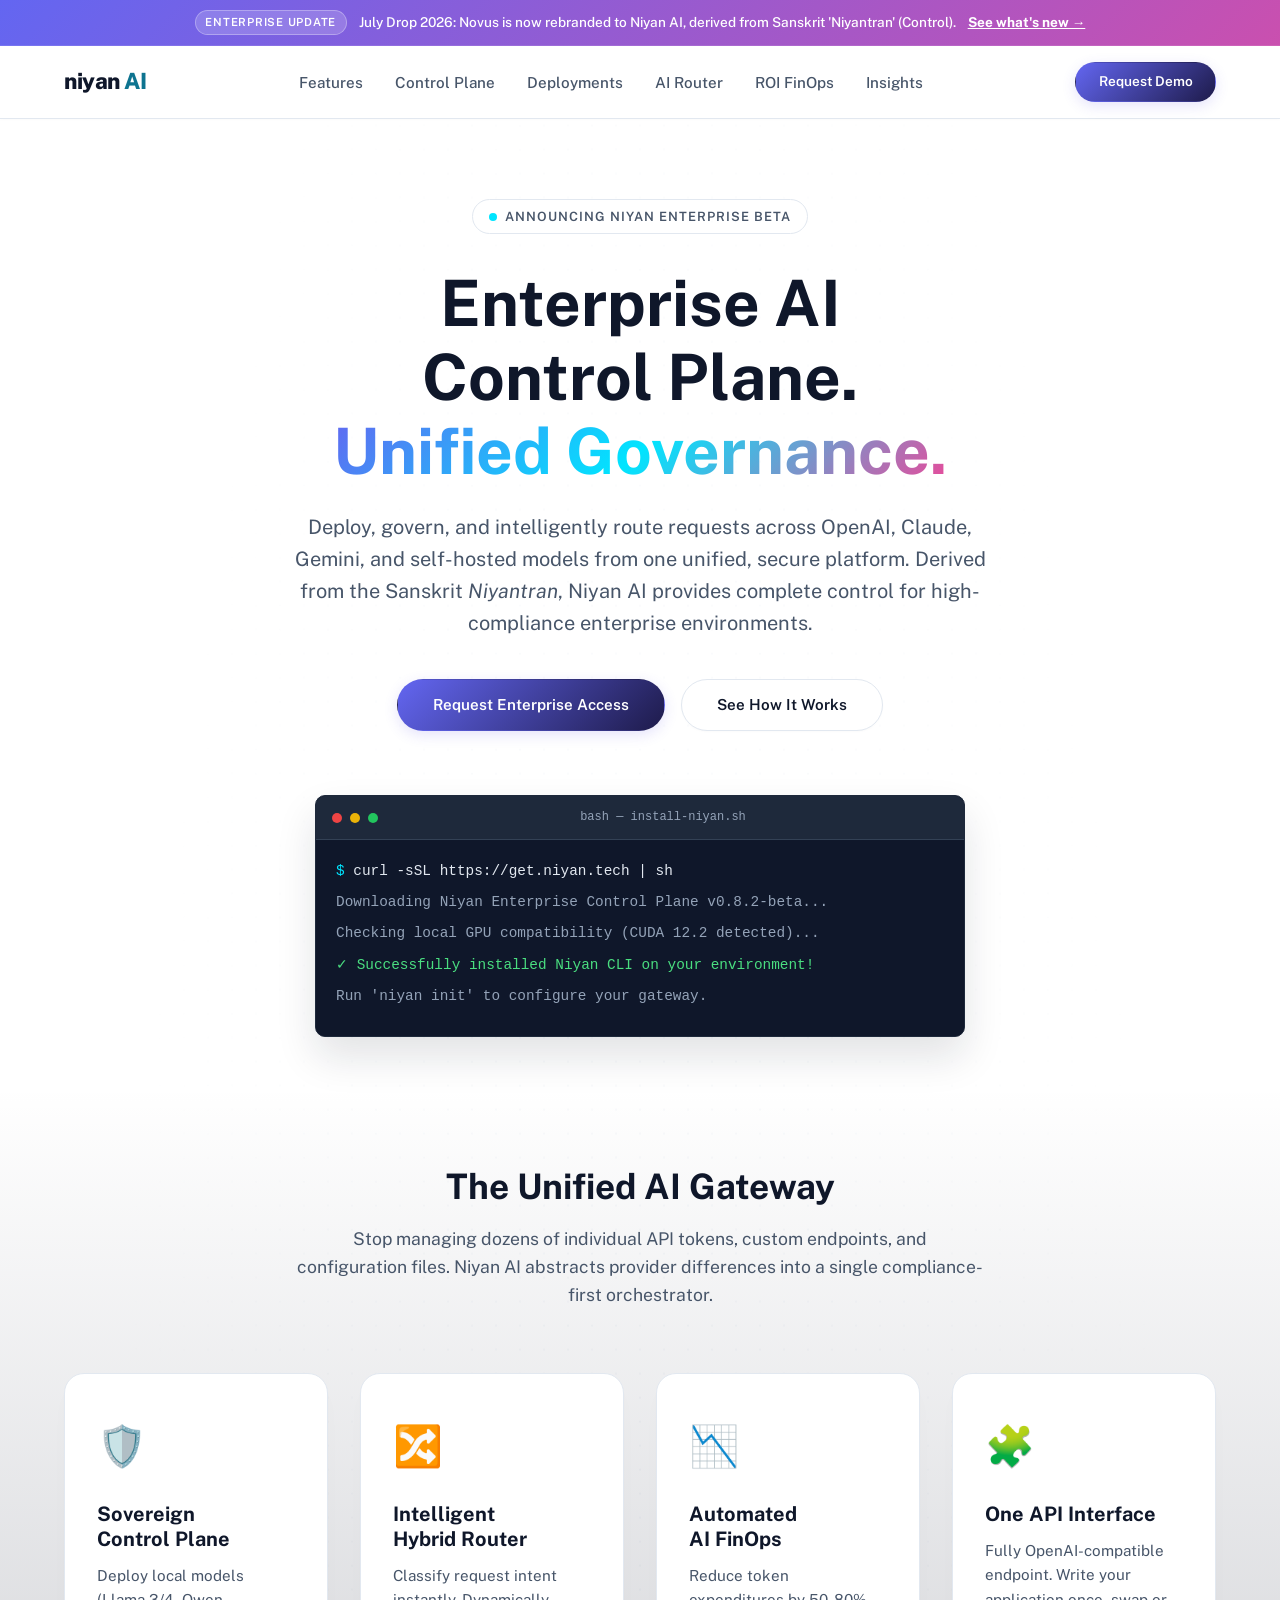
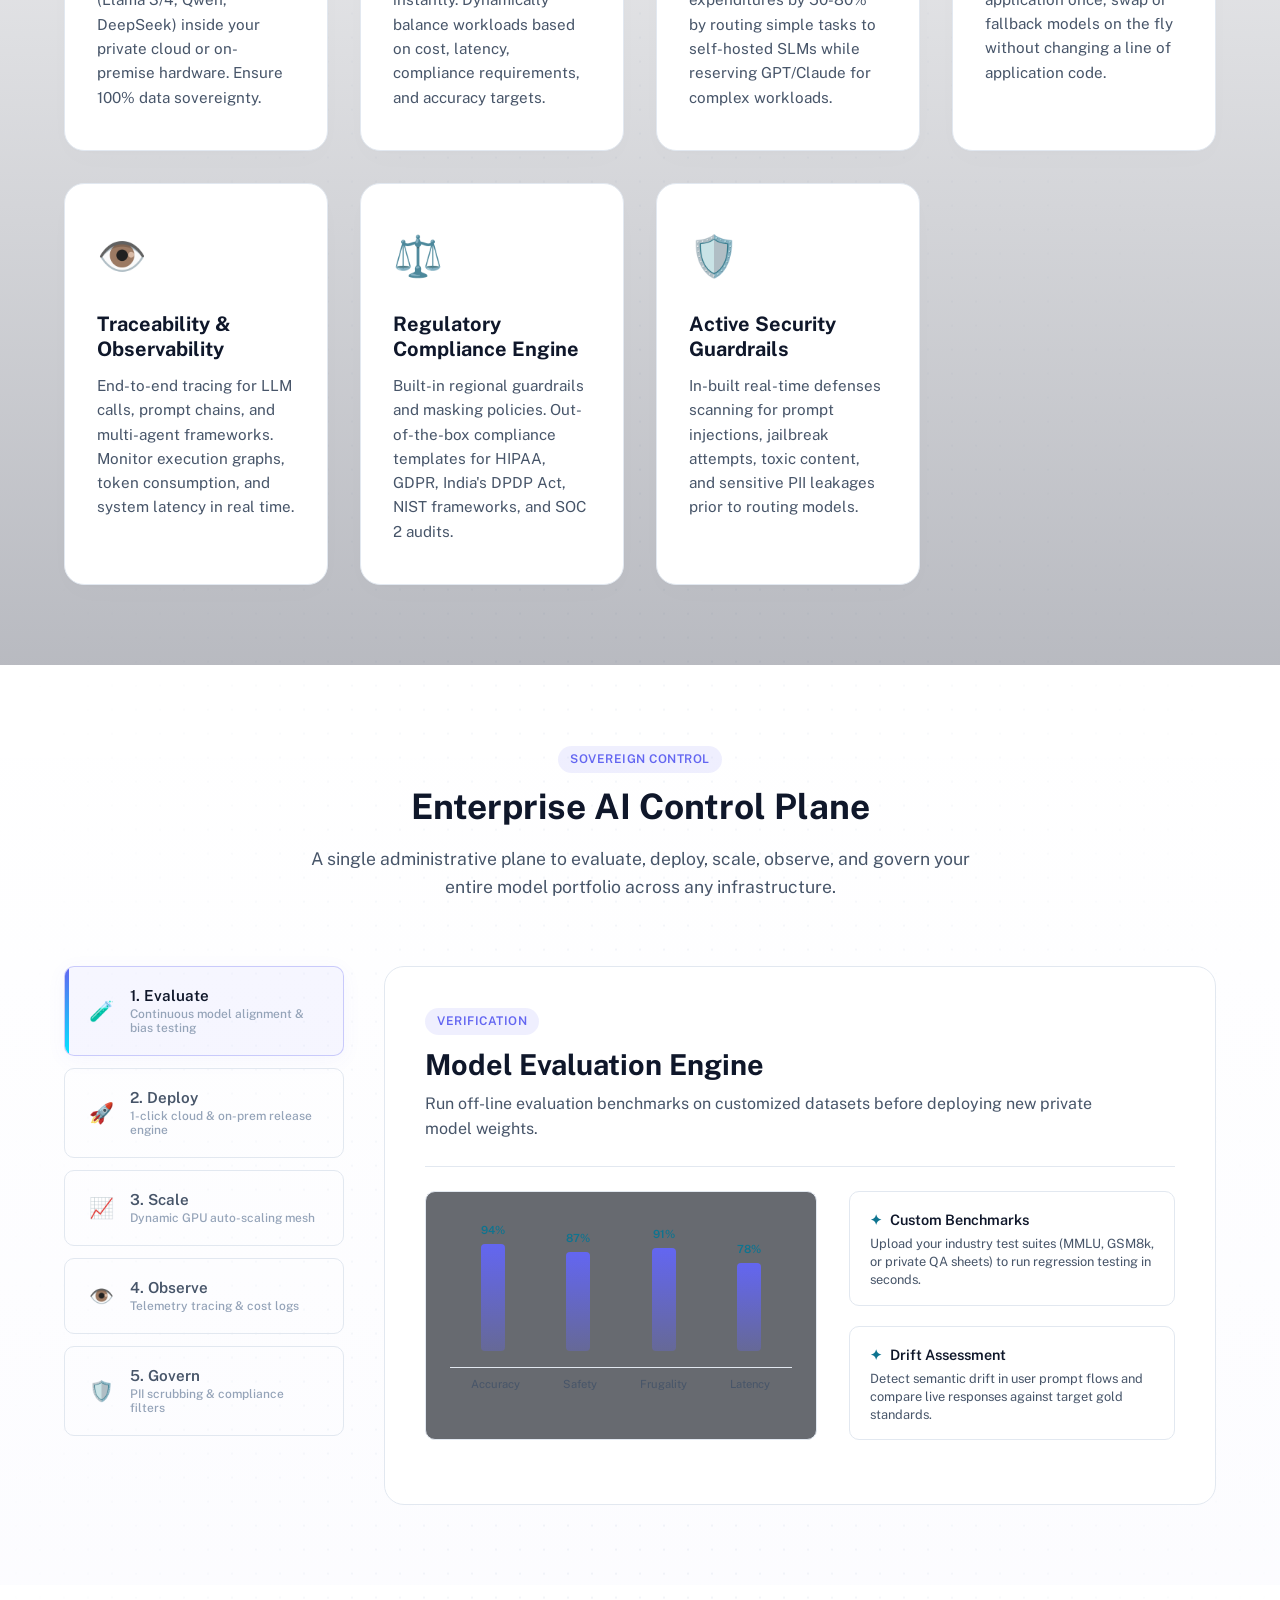
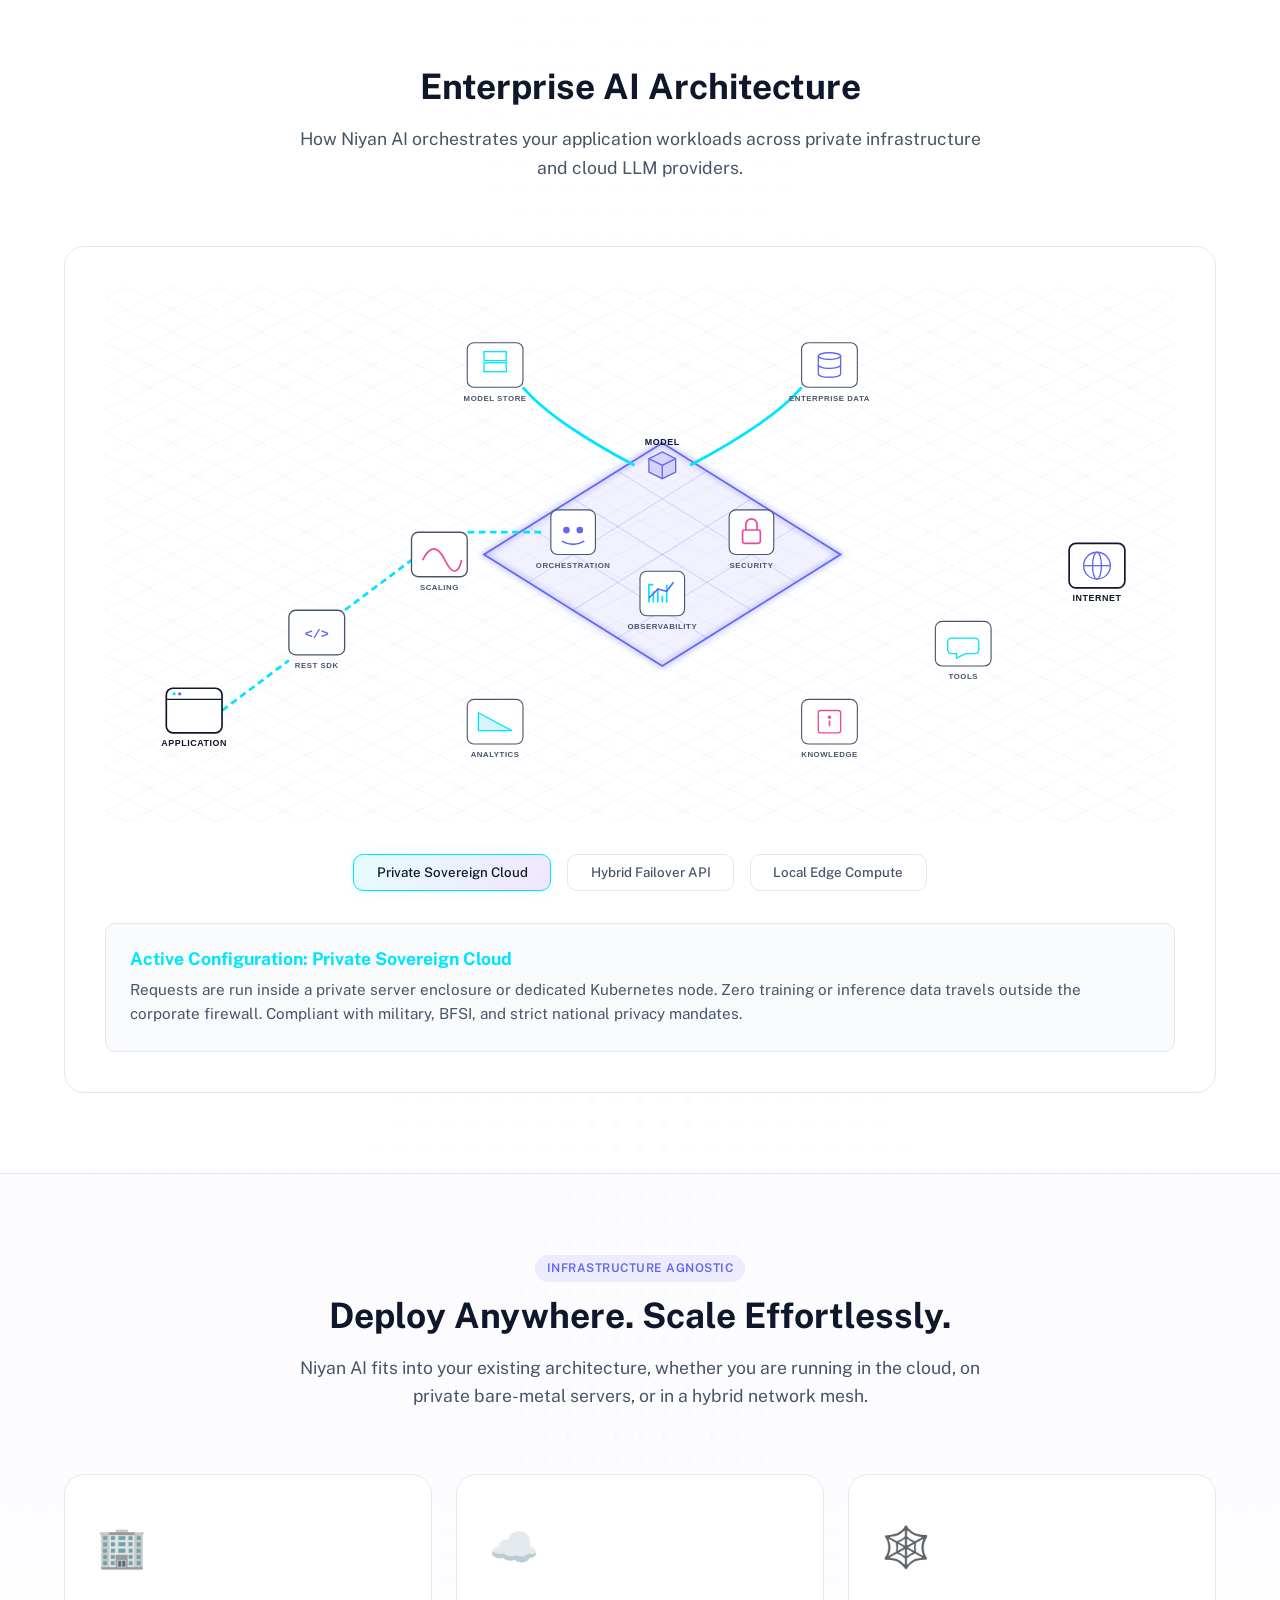
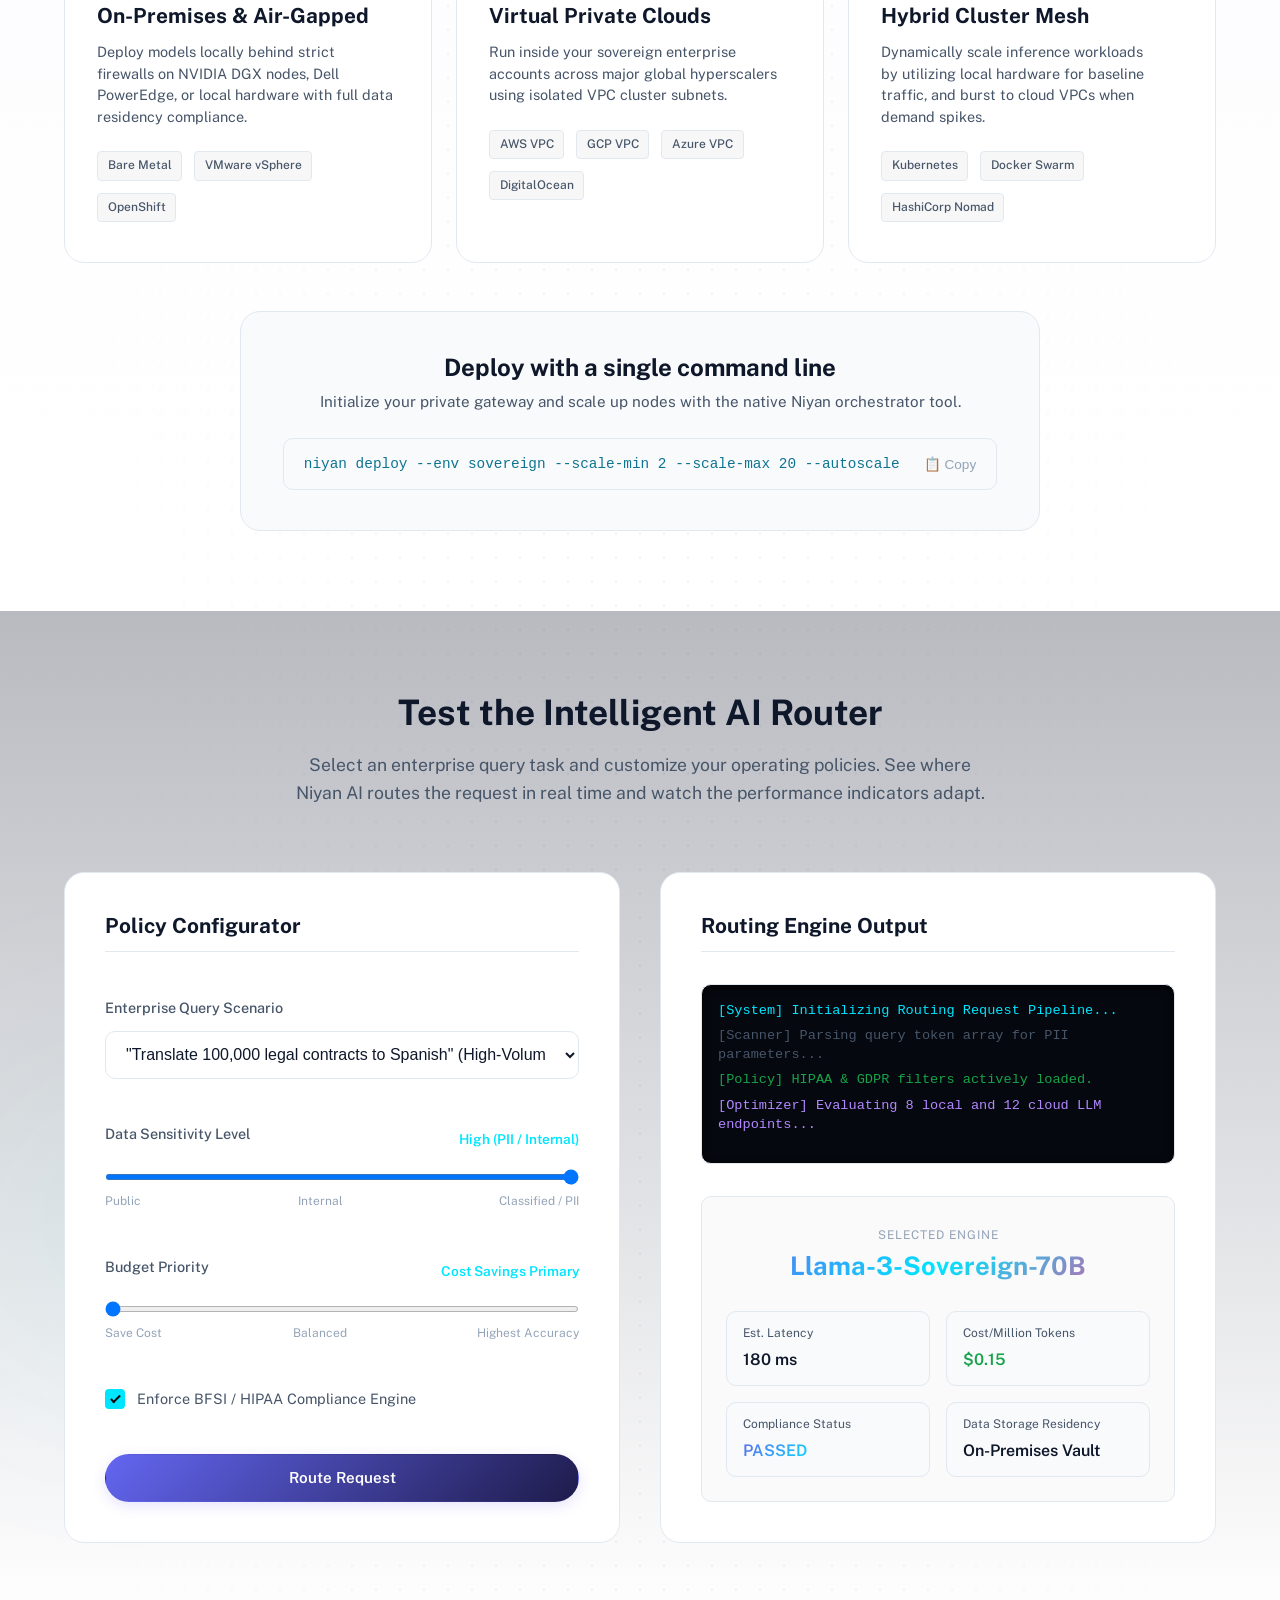
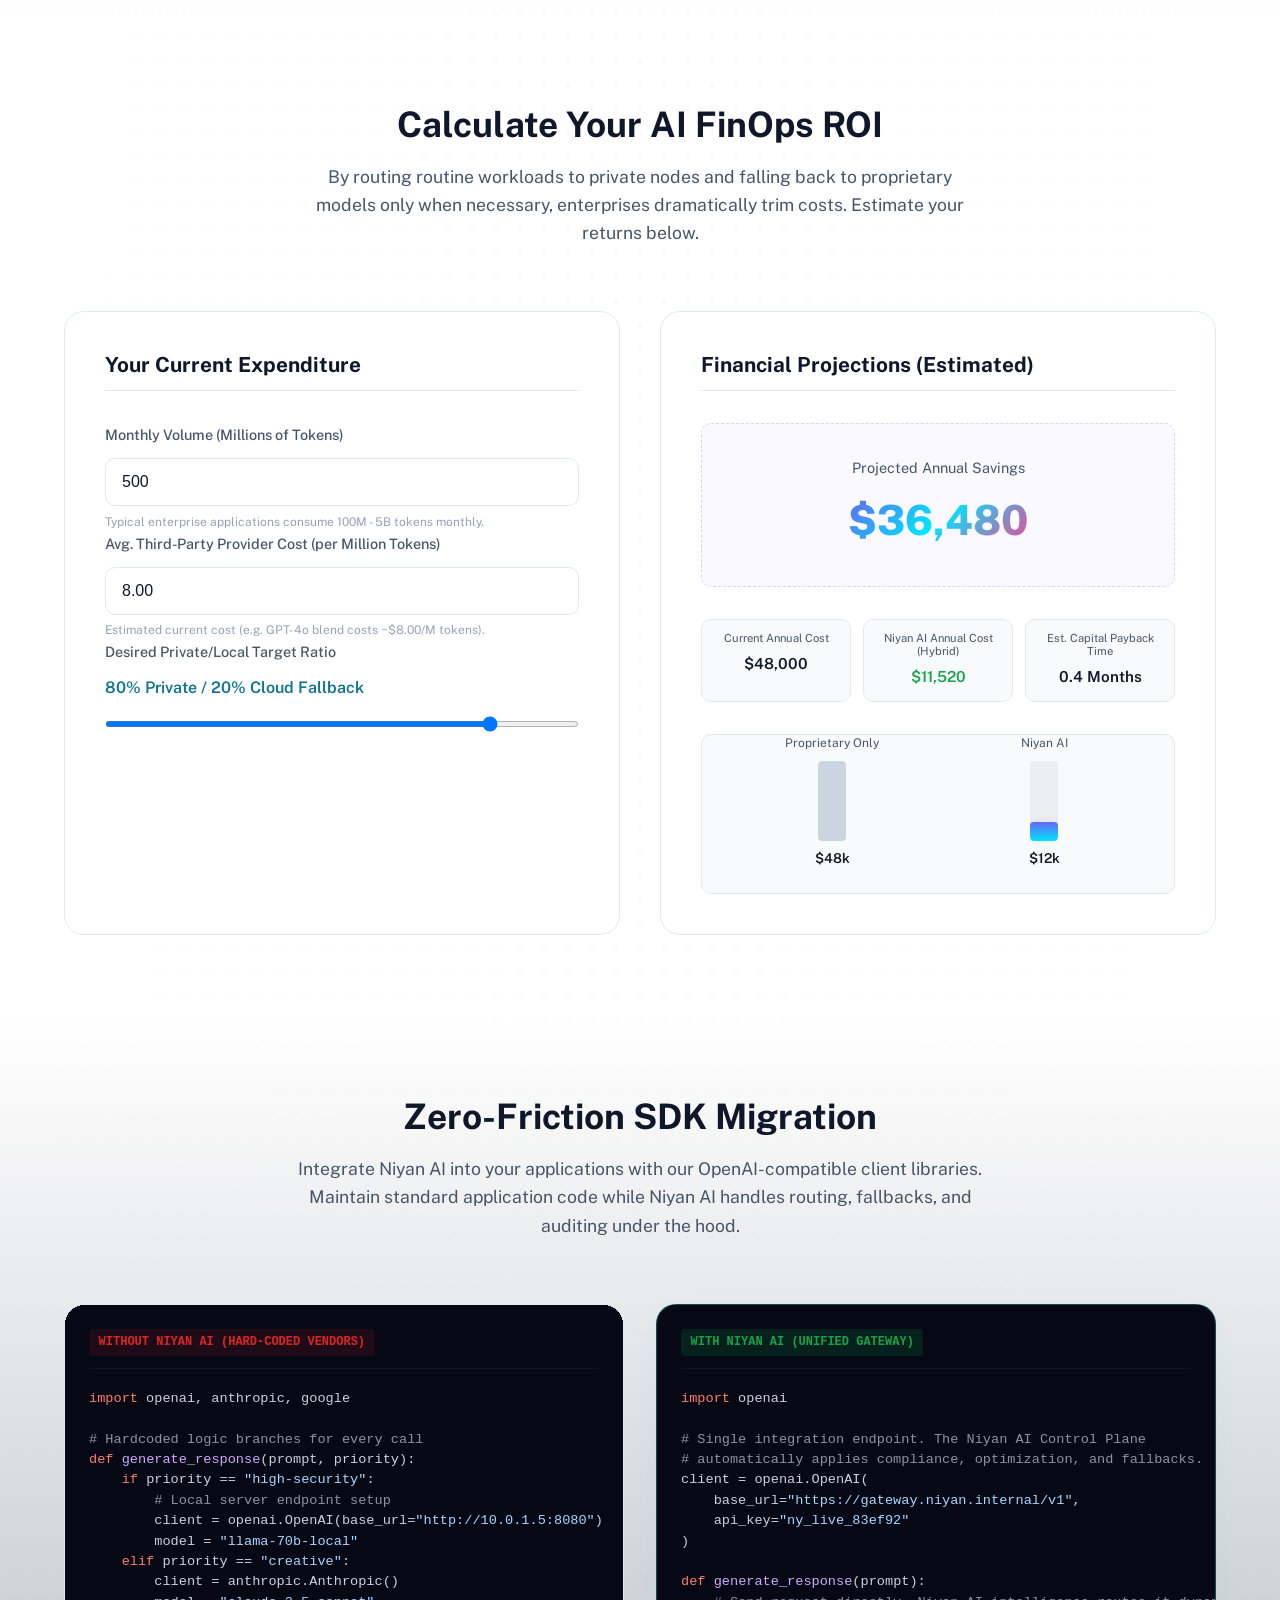
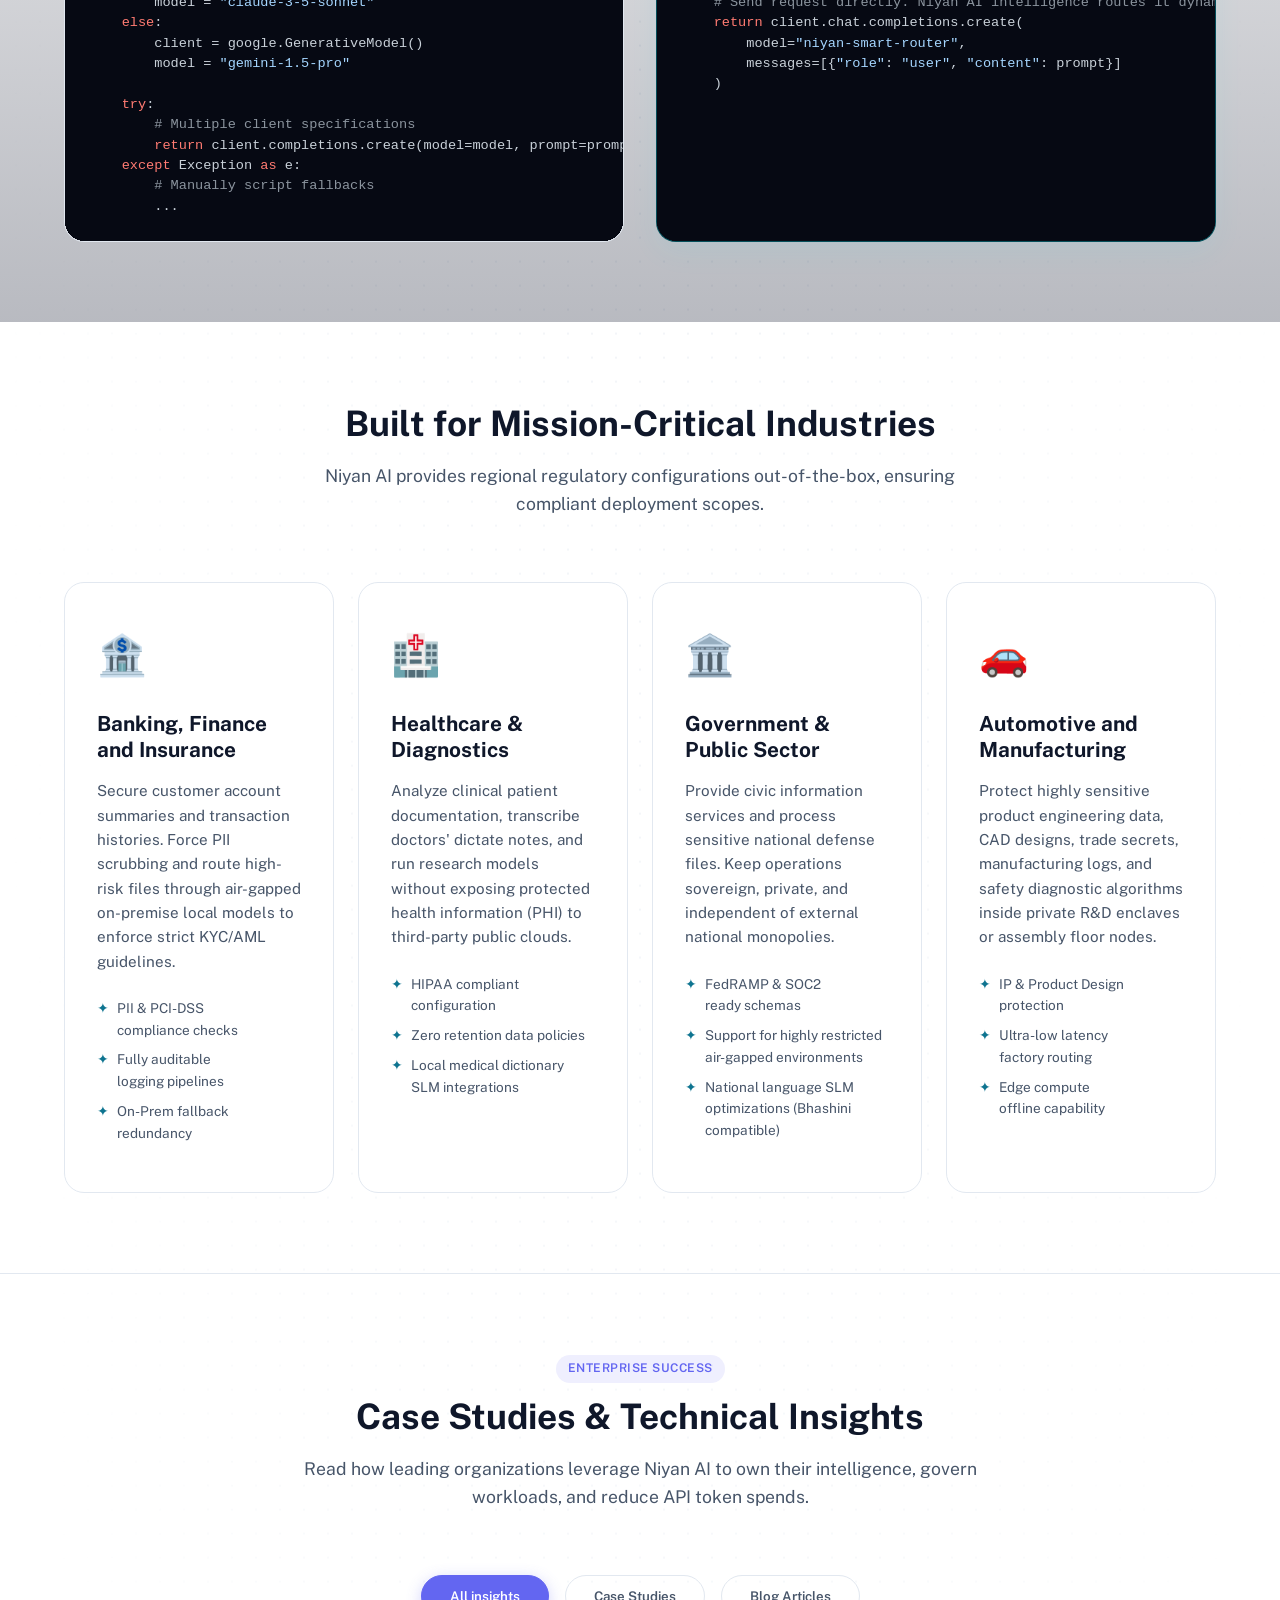
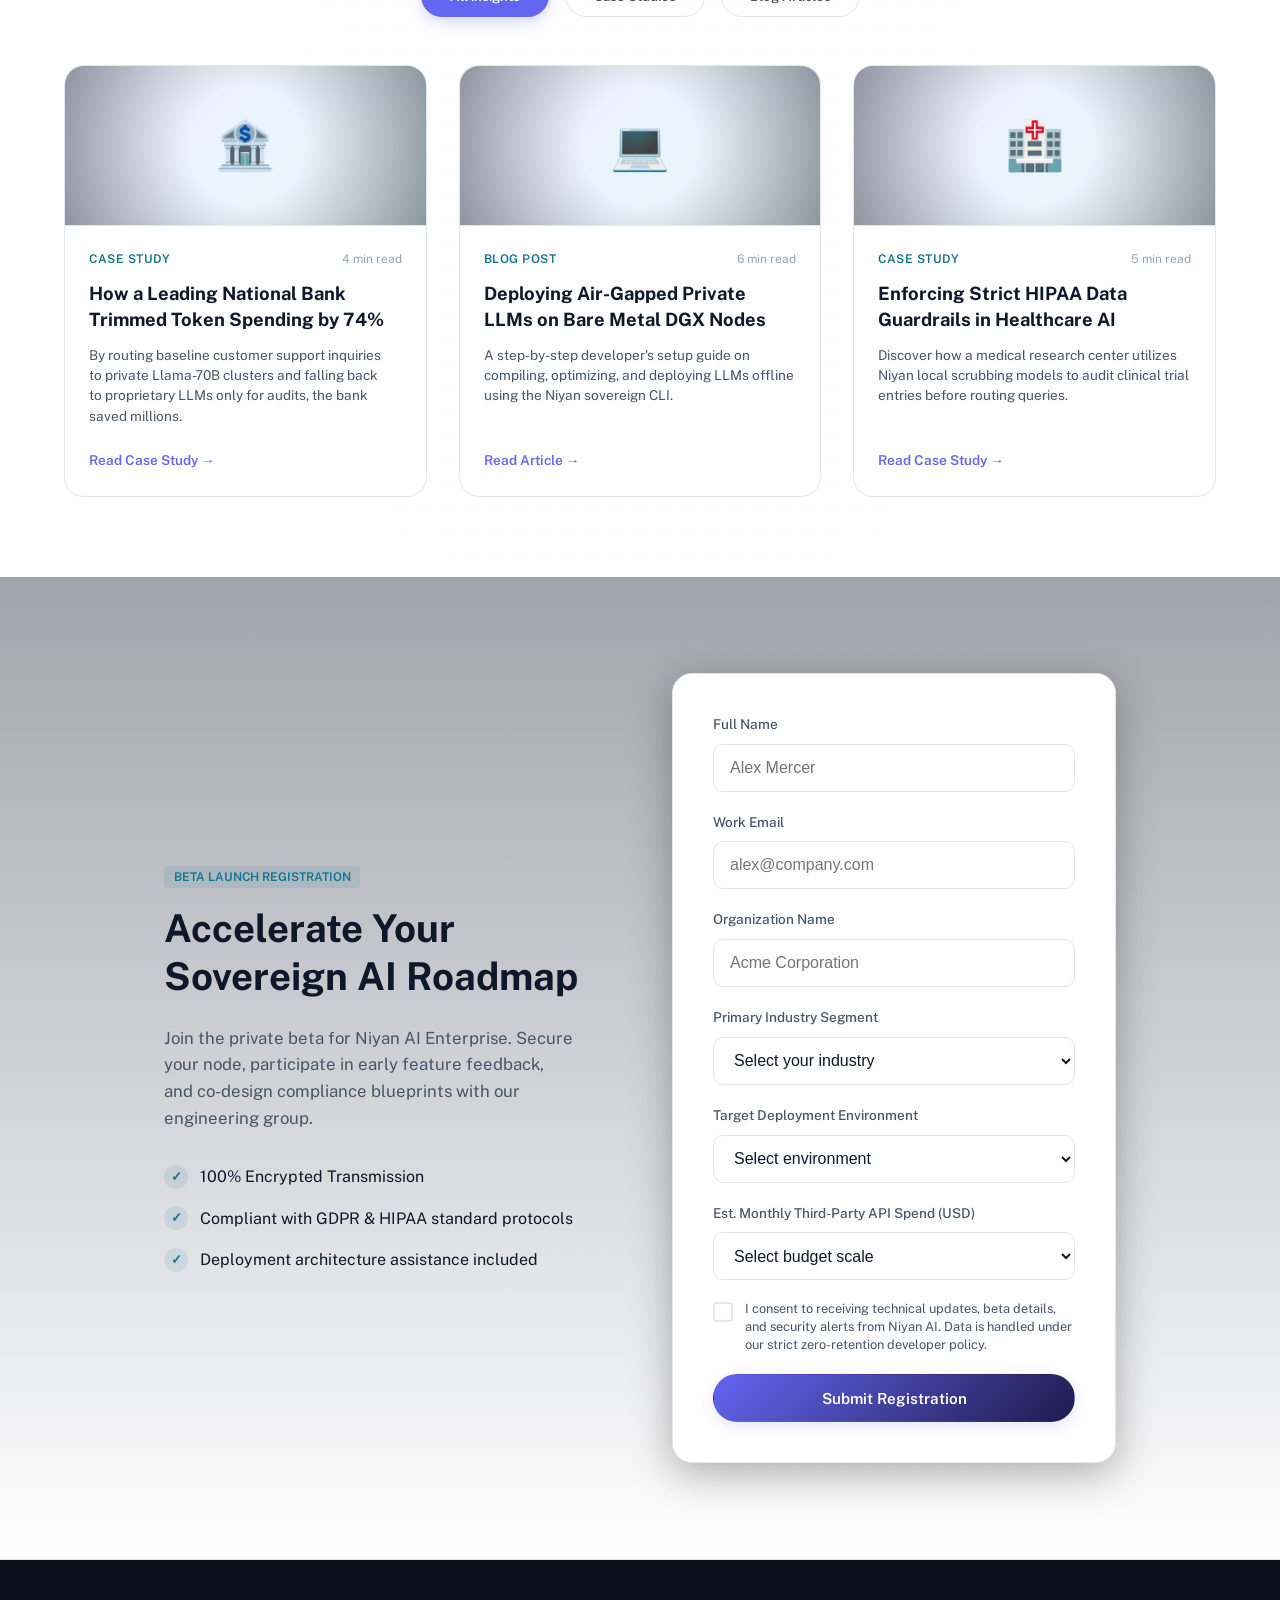
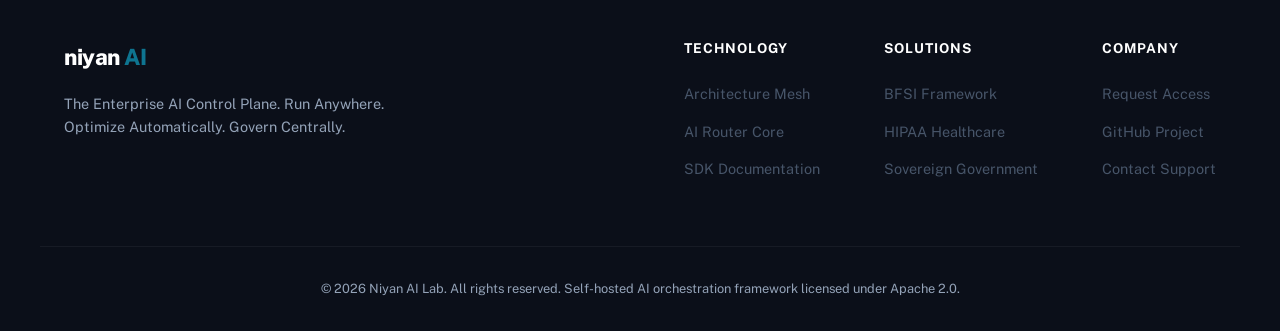
==== commit 908c2665: "commit webportal changes with latest theme" ====
--- a/index.html
+++ b/index.html
@@ -3,13 +3,13 @@
 <head>
   <meta charset="UTF-8">
   <meta name="viewport" content="width=device-width, initial-scale=1.0">
-  <meta name="description" content="Novus is the Universal Enterprise AI Runtime & Control Plane. Deploy, govern, and intelligently route requests across OpenAI, Claude, Gemini, and self-hosted models from a unified platform.">
-  <title>Novus | Universal Enterprise AI Runtime & Control Plane</title>
+  <meta name="description" content="Niyan AI is the Enterprise AI Control Plane. Deployed dynamically to give enterprises complete control, governance, and routing across OpenAI, Claude, Gemini, and self-hosted models from a unified platform.">
+  <title>Niyan AI | Enterprise AI Control Plane</title>
   
   <!-- Fonts -->
   <link rel="preconnect" href="https://fonts.googleapis.com">
   <link rel="preconnect" href="https://fonts.gstatic.com" crossorigin>
-  <link href="https://fonts.googleapis.com/css2?family=Outfit:wght@300;400;500;600;700;800&family=Space+Grotesk:wght@400;500;600;700&display=swap" rel="stylesheet">
+  <link href="https://fonts.googleapis.com/css2?family=Public+Sans:ital,wght@0,100..900;1,100..900&display=swap" rel="stylesheet">
   
   <!-- Custom Stylesheet -->
   <link rel="stylesheet" href="styles.css">
@@ -25,7 +25,7 @@
     <!-- Top Announcement Banner -->
     <div class="top-banner">
       <span class="banner-badge">Enterprise Update</span>
-      <span>July Drop 2026: Auto-scale local weights, route hybrid workloads, and govern PII.</span>
+      <span>July Drop 2026: Novus is now rebranded to Niyan AI, derived from Sanskrit 'Niyantran' (Control).</span>
       <a href="#insights" class="banner-link">See what's new →</a>
     </div>
     
@@ -33,8 +33,7 @@
     <header class="main-header">
       <div class="header-container">
         <a href="#" class="logo-container" id="nav-logo">
-          <span class="logo-icon">▲</span>
-          <span class="logo-text">novus<span class="logo-accent">.ai</span></span>
+          <span class="logo-text">niyan<span class="logo-accent"> AI</span></span>
         </a>
         
         <nav class="main-nav" aria-label="Main Navigation">
@@ -60,16 +59,16 @@
     <div class="container hero-container">
       <div class="hero-badge">
         <span class="badge-dot"></span>
-        <span class="badge-text">Announcing Novus Enterprise Beta</span>
+        <span class="badge-text">Announcing Niyan Enterprise Beta</span>
       </div>
       
       <h1 class="hero-title">
-        Enterprise AI Runtime.<br>
-        <span class="text-gradient">Unified Control Plane.</span>
+        Enterprise AI Control Plane.<br>
+        <span class="text-gradient">Unified Governance.</span>
       </h1>
       
       <p class="hero-subtitle">
-        Deploy, govern, and intelligently route requests across OpenAI, Claude, Gemini, and self-hosted models from one unified, secure platform. Built for high-compliance environments.
+        Deploy, govern, and intelligently route requests across OpenAI, Claude, Gemini, and self-hosted models from one unified, secure platform. Derived from the Sanskrit <em>Niyantran</em>, Niyan AI provides complete control for high-compliance enterprise environments.
       </p>
       
       <div class="hero-actions">
@@ -85,23 +84,23 @@
             <span class="terminal-btn minimize"></span>
             <span class="terminal-btn maximize"></span>
           </div>
-          <div class="terminal-title">bash — install-novus.sh</div>
+          <div class="terminal-title">bash — install-niyan.sh</div>
         </div>
         <div class="terminal-body">
           <div class="terminal-line">
-            <span class="terminal-prompt">$</span> curl -sSL https://get.novus.ai | sh
+            <span class="terminal-prompt">$</span> curl -sSL https://get.niyan.tech | sh
           </div>
           <div class="terminal-line output-line">
-            Downloading Novus Enterprise Runtime v0.8.2-beta...
+            Downloading Niyan Enterprise Control Plane v0.8.2-beta...
           </div>
           <div class="terminal-line output-line">
             Checking local GPU compatibility (CUDA 12.2 detected)...
           </div>
           <div class="terminal-line output-line success-line">
-            ✓ Successfully installed Novus CLI on your environment!
+            ✓ Successfully installed Niyan CLI on your environment!
           </div>
           <div class="terminal-line output-line">
-            Run 'novus init' to configure your gateway.
+            Run 'niyan init' to configure your gateway.
           </div>
         </div>
       </div>
@@ -113,7 +112,7 @@
     <div class="container">
       <div class="section-header">
         <h2 class="section-title">The Unified AI Gateway</h2>
-        <p class="section-description">Stop managing dozens of individual API tokens, custom endpoints, and configuration files. Novus abstracts provider differences into a single compliance-first orchestrator.</p>
+        <p class="section-description">Stop managing dozens of individual API tokens, custom endpoints, and configuration files. Niyan AI abstracts provider differences into a single compliance-first orchestrator.</p>
       </div>
 
       <div class="features-grid">
@@ -269,69 +268,162 @@
     <div class="container">
       <div class="section-header">
         <h2 class="section-title">Enterprise AI Architecture</h2>
-        <p class="section-description">How Novus orchestrates your application workloads across private infrastructure and cloud LLM providers.</p>
+        <p class="section-description">How Niyan AI orchestrates your application workloads across private infrastructure and cloud LLM providers.</p>
       </div>
 
       <div class="arch-visualizer-card">
         <div class="arch-flow-container">
           <!-- Flow SVG Diagram -->
-          <svg viewBox="0 0 800 320" class="arch-flow-svg" id="arch-svg" aria-label="Novus Architecture Flow Diagram">
+          <svg viewBox="0 0 960 480" class="arch-flow-svg" id="arch-svg" aria-label="Niyan AI Architecture Flow Diagram">
             <!-- Definitions for gradients -->
             <defs>
-              <linearGradient id="cyan-violet" x1="0%" y1="0%" x2="100%" y2="100%">
-                <stop offset="0%" stop-color="#00f2fe" />
-                <stop offset="100%" stop-color="#7f00ff" />
-              </linearGradient>
-              <linearGradient id="gold-red" x1="0%" y1="0%" x2="100%" y2="100%">
-                <stop offset="0%" stop-color="#f857a6" />
-                <stop offset="100%" stop-color="#ff5858" />
-              </linearGradient>
-              <filter id="glow" x="-20%" y="-20%" width="140%" height="140%">
-                <feGaussianBlur stdDeviation="4" result="blur" />
+              <pattern id="grid-pattern" width="40" height="20" patternUnits="userSpaceOnUse">
+                <path d="M 0 10 L 20 0 L 40 10 L 20 20 Z" fill="none" stroke="rgba(99, 102, 241, 0.08)" stroke-width="0.75"/>
+              </pattern>
+              <filter id="glow-light" x="-20%" y="-20%" width="140%" height="140%">
+                <feGaussianBlur stdDeviation="3" result="blur" />
                 <feComposite in="SourceGraphic" in2="blur" operator="over" />
               </filter>
             </defs>
+
+            <!-- Blueprint Grid Background -->
+            <rect width="960" height="480" fill="url(#grid-pattern)" rx="12" />
+
+            <!-- Isometric Central Board -->
+            <polygon points="340,240 500,140 660,240 500,340" fill="rgba(99, 102, 241, 0.04)" stroke="var(--accent-violet)" stroke-width="1.5" filter="url(#glow-light)"/>
             
-            <!-- Nodes -->
-            <!-- Apps Input Node -->
-             <rect x="20" y="110" width="140" height="80" rx="10" fill="#ffffff" stroke="var(--accent-violet)" stroke-width="1.5" />
-             <text x="90" y="146" fill="var(--text-primary)" font-family="'Space Grotesk', sans-serif" font-size="14" font-weight="600" text-anchor="middle">Enterprise Apps</text>
-             <text x="90" y="166" fill="var(--text-secondary)" font-family="'Outfit', sans-serif" font-size="11" text-anchor="middle">Sends API Request</text>
-             
-             <!-- Gateway / Router Node -->
-             <rect x="280" y="80" width="220" height="140" rx="12" fill="url(#cyan-violet)" filter="url(#glow)" />
-             <text x="390" y="125" fill="#ffffff" font-family="'Space Grotesk', sans-serif" font-size="18" font-weight="700" text-anchor="middle">NOVUS OS</text>
-             <text x="390" y="150" fill="#e4e6eb" font-family="'Outfit', sans-serif" font-size="12" font-weight="500" text-anchor="middle">Universal AI Control Plane</text>
-             <text x="390" y="180" fill="var(--accent-cyan)" font-family="'Space Grotesk', sans-serif" font-size="11" font-weight="600" text-anchor="middle" letter-spacing="1">POLICIES &amp; ROUTING</text>
-             
-             <!-- Target Nodes -->
-             <!-- Private SLMs -->
-             <rect x="620" y="20" width="160" height="70" rx="10" fill="#ffffff" stroke="var(--accent-cyan)" stroke-width="1.5" />
-             <text x="700" y="46" fill="var(--text-primary)" font-family="'Space Grotesk', sans-serif" font-size="13" font-weight="600" text-anchor="middle">Private SLMs (On-Prem)</text>
-             <text x="700" y="66" fill="var(--text-secondary)" font-family="'Outfit', sans-serif" font-size="11" text-anchor="middle">Llama 4, Qwen, DeepSeek</text>
-  
-             <!-- Public Cloud APIs -->
-             <rect x="620" y="120" width="160" height="70" rx="10" fill="#ffffff" stroke="var(--accent-violet)" stroke-width="1.5" />
-             <text x="700" y="146" fill="var(--text-primary)" font-family="'Space Grotesk', sans-serif" font-size="13" font-weight="600" text-anchor="middle">Proprietary Cloud APIs</text>
-             <text x="700" y="166" fill="var(--text-secondary)" font-family="'Outfit', sans-serif" font-size="11" text-anchor="middle">OpenAI, Claude, Gemini</text>
-  
-             <!-- Hybrid Edge/Local -->
-             <rect x="620" y="220" width="160" height="70" rx="10" fill="#ffffff" stroke="var(--accent-pink)" stroke-width="1.5" />
-             <text x="700" y="246" fill="var(--text-primary)" font-family="'Space Grotesk', sans-serif" font-size="13" font-weight="600" text-anchor="middle">Edge Deployments</text>
-             <text x="700" y="266" fill="var(--text-secondary)" font-family="'Outfit', sans-serif" font-size="11" text-anchor="middle">Local GPU / IoT Device</text>
-            
-            <!-- Dynamic Path Connectors -->
-            <!-- Input to Router -->
-            <path d="M 160 150 L 280 150" fill="none" stroke="#00f2fe" stroke-width="3" stroke-dasharray="8 6" id="path-input">
-              <animate attributeName="stroke-dashoffset" values="50;0" dur="4s" repeatCount="indefinite" />
+            <!-- Isometric Board Internal Grid Lines -->
+            <line x1="380" y1="215" x2="540" y2="315" stroke="rgba(99, 102, 241, 0.2)" stroke-width="1"/>
+            <line x1="420" y1="190" x2="580" y2="290" stroke="rgba(99, 102, 241, 0.2)" stroke-width="1"/>
+            <line x1="460" y1="165" x2="620" y2="265" stroke="rgba(99, 102, 241, 0.2)" stroke-width="1"/>
+            <line x1="380" y1="265" x2="540" y2="165" stroke="rgba(99, 102, 241, 0.2)" stroke-width="1"/>
+            <line x1="420" y1="290" x2="580" y2="190" stroke="rgba(99, 102, 241, 0.2)" stroke-width="1"/>
+            <line x1="460" y1="315" x2="620" y2="215" stroke="rgba(99, 102, 241, 0.2)" stroke-width="1"/>
+
+            <!-- Connecting Paths -->
+            <!-- Application -> SDK -> Scaling -> Control Plane Input Path (Cyan pulse) -->
+            <path d="M 105,380 L 165,335 M 215,290 L 275,245 M 325,220 L 395,220" fill="none" stroke="var(--accent-cyan)" stroke-width="2.5" stroke-dasharray="6 4" id="path-input">
+              <animate attributeName="stroke-dashoffset" values="40;0" dur="2s" repeatCount="indefinite" />
             </path>
-            
-            <!-- Router to Private -->
-            <path d="M 500 150 Q 560 150 560 55 L 620 55" fill="none" stroke="#0575e6" stroke-width="2" id="path-private" />
-            <!-- Router to Cloud -->
-            <path d="M 500 150 L 620 150" fill="none" stroke="#7f00ff" stroke-width="2" id="path-cloud" />
-            <!-- Router to Edge -->
-            <path d="M 500 150 Q 560 150 560 255 L 620 255" fill="none" stroke="#f857a6" stroke-width="2" id="path-edge" />
+
+            <!-- Sovereign Path (Model Store & Enterprise Data) -->
+            <path d="M 475,160 Q 400,120 375,90 M 525,160 Q 600,120 625,90" fill="none" stroke="var(--accent-cyan)" stroke-width="2.5" id="path-private" />
+
+            <!-- Edge Path (Analytics & Knowledge) -->
+            <path d="M 475,275 Q 400,320 375,370 M 525,275 Q 600,320 625,370" fill="none" stroke="rgba(255,255,255,0.15)" stroke-dasharray="4" stroke-width="2" id="path-edge" />
+
+            <!-- Cloud / Tools Path (Tools -> Internet) -->
+            <path d="M 600,220 Q 680,260 745,320 M 795,320 Q 830,285 865,250" fill="none" stroke="rgba(255,255,255,0.15)" stroke-dasharray="4" stroke-width="2" id="path-cloud" />
+
+            <!-- Node Elements -->
+            <!-- APPLICATION -->
+            <g transform="translate(80, 380)">
+              <rect x="-25" y="-20" width="50" height="40" rx="6" fill="#ffffff" stroke="var(--text-primary)" stroke-width="1.5" />
+              <line x1="-25" y1="-10" x2="25" y2="-10" stroke="var(--text-primary)" stroke-width="1"/>
+              <circle cx="-18" cy="-15" r="1.5" fill="var(--accent-cyan)"/>
+              <circle cx="-13" cy="-15" r="1.5" fill="var(--accent-violet)"/>
+              <text x="0" y="32" fill="var(--text-primary)" font-family="sans-serif" font-size="8" font-weight="700" text-anchor="middle" letter-spacing="0.5">APPLICATION</text>
+            </g>
+
+            <!-- REST SDK -->
+            <g transform="translate(190, 310)">
+              <rect x="-25" y="-20" width="50" height="40" rx="6" fill="#ffffff" stroke="var(--text-secondary)" stroke-width="1.2" />
+              <text x="0" y="5" fill="var(--accent-violet)" font-family="monospace" font-size="12" font-weight="700" text-anchor="middle">&lt;/&gt;</text>
+              <text x="0" y="32" fill="var(--text-secondary)" font-family="sans-serif" font-size="7" font-weight="700" text-anchor="middle" letter-spacing="0.5">REST SDK</text>
+            </g>
+
+            <!-- SCALING -->
+            <g transform="translate(300, 240)">
+              <rect x="-25" y="-20" width="50" height="40" rx="6" fill="#ffffff" stroke="var(--text-secondary)" stroke-width="1.2" />
+              <path d="M-15,5 Q-5,-15 5,5 T20,5" fill="none" stroke="var(--accent-pink)" stroke-width="1.5"/>
+              <text x="0" y="32" fill="var(--text-secondary)" font-family="sans-serif" font-size="7" font-weight="700" text-anchor="middle" letter-spacing="0.5">SCALING</text>
+            </g>
+
+            <!-- CENTRAL CONTROL BOARD INNER NODES -->
+            <!-- MODEL (Top) -->
+            <g transform="translate(500, 160)">
+              <!-- Nested Isometric Cube -->
+              <polygon points="0,-12 12,-6 12,6 0,12 -12,6 -12,-6" fill="rgba(99,102,241,0.2)" stroke="var(--accent-violet)" stroke-width="1.2"/>
+              <line x1="0" y1="12" x2="0" y2="0" stroke="var(--accent-violet)" stroke-width="1.2"/>
+              <line x1="0" y1="0" x2="-12" y2="-6" stroke="var(--accent-violet)" stroke-width="1.2"/>
+              <line x1="0" y1="0" x2="12" y2="-6" stroke="var(--accent-violet)" stroke-width="1.2"/>
+              <text x="0" y="-18" fill="var(--text-primary)" font-family="sans-serif" font-size="8" font-weight="800" text-anchor="middle" letter-spacing="0.5">MODEL</text>
+            </g>
+
+            <!-- ORCHESTRATION (Left) -->
+            <g transform="translate(420, 220)">
+              <rect x="-20" y="-20" width="40" height="40" rx="6" fill="#ffffff" stroke="var(--text-secondary)" stroke-width="1" />
+              <circle cx="-6" cy="-2" r="3" fill="var(--accent-violet)"/>
+              <circle cx="6" cy="-2" r="3" fill="var(--accent-violet)"/>
+              <path d="M-10,8 Q0,14 10,8" fill="none" stroke="var(--accent-violet)" stroke-width="1.5"/>
+              <text x="0" y="32" fill="var(--text-secondary)" font-family="sans-serif" font-size="7" font-weight="800" text-anchor="middle" letter-spacing="0.5">ORCHESTRATION</text>
+            </g>
+
+            <!-- SECURITY (Right) -->
+            <g transform="translate(580, 220)">
+              <rect x="-20" y="-20" width="40" height="40" rx="6" fill="#ffffff" stroke="var(--text-secondary)" stroke-width="1" />
+              <rect x="-8" y="-2" width="16" height="12" rx="2" fill="none" stroke="var(--accent-pink)" stroke-width="1.5"/>
+              <path d="M-5,-2 L-5,-7 A5,5 0 0,1 5,-7 L5,-2" fill="none" stroke="var(--accent-pink)" stroke-width="1.5"/>
+              <text x="0" y="32" fill="var(--text-secondary)" font-family="sans-serif" font-size="7" font-weight="800" text-anchor="middle" letter-spacing="0.5">SECURITY</text>
+            </g>
+
+            <!-- OBSERVABILITY (Center Bottom) -->
+            <g transform="translate(500, 275)">
+              <rect x="-20" y="-20" width="40" height="40" rx="6" fill="#ffffff" stroke="var(--text-secondary)" stroke-width="1" />
+              <path d="M-12,8 L-12,-8 L-8,-8 M-8,8 L-8,-2 M-4,8 L-4,-5 M0,8 L0,2 M4,8 L4,-8" fill="none" stroke="var(--accent-cyan)" stroke-width="1.5"/>
+              <path d="M-12,4 L-4,-4 L4,-2 L10,-10" fill="none" stroke="var(--accent-violet)" stroke-width="1.5"/>
+              <text x="0" y="32" fill="var(--text-secondary)" font-family="sans-serif" font-size="7" font-weight="800" text-anchor="middle" letter-spacing="0.5">OBSERVABILITY</text>
+            </g>
+
+            <!-- PERIPHERAL TARGET NODES -->
+            <!-- MODEL STORE (Top Left) -->
+            <g transform="translate(350, 70)">
+              <rect x="-25" y="-20" width="50" height="40" rx="6" fill="#ffffff" stroke="var(--text-secondary)" stroke-width="1" />
+              <rect x="-10" y="-12" width="20" height="8" fill="none" stroke="var(--accent-cyan)" stroke-width="1.2"/>
+              <rect x="-10" y="-2" width="20" height="8" fill="none" stroke="var(--accent-cyan)" stroke-width="1.2"/>
+              <text x="0" y="32" fill="var(--text-secondary)" font-family="sans-serif" font-size="7" font-weight="700" text-anchor="middle" letter-spacing="0.5">MODEL STORE</text>
+            </g>
+
+            <!-- ENTERPRISE DATA (Top Right) -->
+            <g transform="translate(650, 70)">
+              <rect x="-25" y="-20" width="50" height="40" rx="6" fill="#ffffff" stroke="var(--text-secondary)" stroke-width="1" />
+              <ellipse cx="0" cy="-8" rx="10" ry="3" fill="none" stroke="var(--accent-violet)" stroke-width="1.2"/>
+              <path d="M-10,-8 L-10,0 A10,3 0 0,0 10,0 L10,-8" fill="none" stroke="var(--accent-violet)" stroke-width="1.2"/>
+              <path d="M-10,0 L-10,8 A10,3 0 0,0 10,8 L10,0" fill="none" stroke="var(--accent-violet)" stroke-width="1.2"/>
+              <text x="0" y="32" fill="var(--text-secondary)" font-family="sans-serif" font-size="7" font-weight="700" text-anchor="middle" letter-spacing="0.5">ENTERPRISE DATA</text>
+            </g>
+
+            <!-- ANALYTICS (Bottom Left) -->
+            <g transform="translate(350, 390)">
+              <rect x="-25" y="-20" width="50" height="40" rx="6" fill="#ffffff" stroke="var(--text-secondary)" stroke-width="1" />
+              <path d="M-15,8 L-15,-8 L15,8 Z" fill="rgba(6, 182, 212, 0.15)" stroke="var(--accent-cyan)" stroke-width="1.2"/>
+              <text x="0" y="32" fill="var(--text-secondary)" font-family="sans-serif" font-size="7" font-weight="700" text-anchor="middle" letter-spacing="0.5">ANALYTICS</text>
+            </g>
+
+            <!-- KNOWLEDGE (Bottom Right) -->
+            <g transform="translate(650, 390)">
+              <rect x="-25" y="-20" width="50" height="40" rx="6" fill="#ffffff" stroke="var(--text-secondary)" stroke-width="1" />
+              <rect x="-10" y="-10" width="20" height="20" rx="2" fill="none" stroke="var(--accent-pink)" stroke-width="1.2"/>
+              <circle cx="0" cy="-4" r="1.5" fill="var(--accent-pink)"/>
+              <line x1="0" y1="-1" x2="0" y2="4" stroke="var(--accent-pink)" stroke-width="1.5"/>
+              <text x="0" y="32" fill="var(--text-secondary)" font-family="sans-serif" font-size="7" font-weight="700" text-anchor="middle" letter-spacing="0.5">KNOWLEDGE</text>
+            </g>
+
+            <!-- TOOLS -->
+            <g transform="translate(770, 320)">
+              <rect x="-25" y="-20" width="50" height="40" rx="6" fill="#ffffff" stroke="var(--text-secondary)" stroke-width="1" />
+              <path d="M-10,-5 L10,-5 Q14,-5 14,-1 L14,5 Q14,9 10,9 L2,9 L-6,13 L-6,9 L-10,9 Q-14,9 -14,5 L-14,-1 Q-14,-5 -10,-5 Z" fill="none" stroke="var(--accent-cyan)" stroke-width="1.2"/>
+              <text x="0" y="32" fill="var(--text-secondary)" font-family="sans-serif" font-size="7" font-weight="700" text-anchor="middle" letter-spacing="0.5">TOOLS</text>
+            </g>
+
+            <!-- INTERNET -->
+            <g transform="translate(890, 250)">
+              <rect x="-25" y="-20" width="50" height="40" rx="6" fill="#ffffff" stroke="var(--text-primary)" stroke-width="1.5" />
+              <circle cx="0" cy="0" r="12" fill="none" stroke="var(--accent-violet)" stroke-width="1.2"/>
+              <ellipse cx="0" cy="0" rx="4" ry="12" fill="none" stroke="var(--accent-violet)" stroke-width="1.2"/>
+              <line x1="-12" y1="0" x2="12" y2="0" stroke="var(--accent-violet)" stroke-width="1.2"/>
+              <text x="0" y="32" fill="var(--text-primary)" font-family="sans-serif" font-size="8" font-weight="700" text-anchor="middle" letter-spacing="0.5">INTERNET</text>
+            </g>
           </svg>
         </div>
         
@@ -355,7 +447,7 @@
       <div class="section-header">
         <span class="cp-display-tag">Infrastructure Agnostic</span>
         <h2 class="section-title">Deploy Anywhere. Scale Effortlessly.</h2>
-        <p class="section-description">Novus fits into your existing architecture, whether you are running in the cloud, on private bare-metal servers, or in a hybrid network mesh.</p>
+        <p class="section-description">Niyan AI fits into your existing architecture, whether you are running in the cloud, on private bare-metal servers, or in a hybrid network mesh.</p>
       </div>
 
       <div class="deployments-grid">
@@ -400,9 +492,9 @@
       <!-- Command Line Widget showing 1-click deployment & scaling -->
       <div class="deploy-action-box">
         <h4 class="deploy-action-title">Deploy with a single command line</h4>
-        <p class="deploy-action-text">Initialize your private gateway and scale up nodes with the native Novus orchestrator tool.</p>
+        <p class="deploy-action-text">Initialize your private gateway and scale up nodes with the native Niyan orchestrator tool.</p>
         <div class="deploy-cmd-widget">
-          <span class="deploy-cmd-text" id="deploy-cmd-text">novus deploy --env sovereign --scale-min 2 --scale-max 20 --autoscale</span>
+          <span class="deploy-cmd-text" id="deploy-cmd-text">niyan deploy --env sovereign --scale-min 2 --scale-max 20 --autoscale</span>
           <button class="btn-copy-cmd" id="btn-copy-deploy-cmd" aria-label="Copy deployment command">📋 Copy</button>
         </div>
       </div>
@@ -414,7 +506,7 @@
     <div class="container">
       <div class="section-header">
         <h2 class="section-title">Test the Intelligent AI Router</h2>
-        <p class="section-description">Select an enterprise query task and customize your operating policies. See where Novus routes the request in real time and watch the performance indicators adapt.</p>
+        <p class="section-description">Select an enterprise query task and customize your operating policies. See where Niyan AI routes the request in real time and watch the performance indicators adapt.</p>
       </div>
 
       <div class="router-grid">
@@ -561,7 +653,7 @@
               <span class="sub-value" id="calc-current-cost">$48,000</span>
             </div>
             <div class="calc-sub-box">
-              <span class="sub-label">Novus Annual Cost (Hybrid)</span>
+              <span class="sub-label">Niyan AI Annual Cost (Hybrid)</span>
               <span class="sub-value text-green" id="calc-novus-cost">$6,000</span>
             </div>
             <div class="calc-sub-box">
@@ -581,7 +673,7 @@
                 <span class="chart-bar-legend" id="legend-current">$48k</span>
               </div>
               <div class="chart-bar-group">
-                <span class="chart-bar-title">Novus OS Portal</span>
+                <span class="chart-bar-title">Niyan AI</span>
                 <div class="chart-bar-wrapper">
                   <div class="chart-bar novus-bar" id="bar-novus" style="height: 12.5%"></div>
                 </div>
@@ -599,14 +691,14 @@
     <div class="container">
       <div class="section-header">
         <h2 class="section-title">Zero-Friction SDK Migration</h2>
-        <p class="section-description">Integrate Novus into your applications with our OpenAI-compatible client libraries. Maintain standard application code while Novus handles routing, fallbacks, and auditing under the hood.</p>
+        <p class="section-description">Integrate Niyan AI into your applications with our OpenAI-compatible client libraries. Maintain standard application code while Niyan AI handles routing, fallbacks, and auditing under the hood.</p>
       </div>
 
       <div class="code-grid">
         <!-- Before: Multi-Vendor Spaghetti -->
         <div class="code-box">
           <div class="code-box-header">
-            <span class="badge badge-danger">Without Novus (Hard-Coded Vendors)</span>
+            <span class="badge badge-danger">Without Niyan AI (Hard-Coded Vendors)</span>
           </div>
           <pre class="code-content"><code><span class="code-keyword">import</span> openai, anthropic, google
 
@@ -634,21 +726,21 @@
         <!-- After: Unified Endpoint -->
         <div class="code-box active-code">
           <div class="code-box-header">
-            <span class="badge badge-success">With Novus (Unified Gateway)</span>
+            <span class="badge badge-success">With Niyan AI (Unified Gateway)</span>
           </div>
           <pre class="code-content"><code><span class="code-keyword">import</span> openai
 
-<span class="code-comment"># Single integration endpoint. The Novus Control Plane </span>
+<span class="code-comment"># Single integration endpoint. The Niyan AI Control Plane </span>
 <span class="code-comment"># automatically applies compliance, optimization, and fallbacks.</span>
 client = openai.OpenAI(
-    base_url=<span class="code-string">"https://gateway.novus.internal/v1"</span>,
-    api_key=<span class="code-string">"nv_live_83ef92"</span>
+    base_url=<span class="code-string">"https://gateway.niyan.internal/v1"</span>,
+    api_key=<span class="code-string">"ny_live_83ef92"</span>
 )
 
 <span class="code-keyword">def</span> <span class="code-function">generate_response</span>(prompt):
-    <span class="code-comment"># Send request directly. Novus intelligence routes it dynamically</span>
+    <span class="code-comment"># Send request directly. Niyan AI intelligence routes it dynamically</span>
     <span class="code-keyword">return</span> client.chat.completions.create(
-        model=<span class="code-string">"novus-smart-router"</span>,
+        model=<span class="code-string">"niyan-smart-router"</span>,
         messages=[{<span class="code-string">"role"</span>: <span class="code-string">"user"</span>, <span class="code-string">"content"</span>: prompt}]
     )</code></pre>
         </div>
@@ -661,7 +753,7 @@
     <div class="container">
       <div class="section-header">
         <h2 class="section-title">Built for Mission-Critical Industries</h2>
-        <p class="section-description">Novus provides regional regulatory configurations out-of-the-box, ensuring compliant deployment scopes.</p>
+        <p class="section-description">Niyan AI provides regional regulatory configurations out-of-the-box, ensuring compliant deployment scopes.</p>
       </div>
 
       <div class="sectors-grid">
@@ -722,7 +814,7 @@
       <div class="section-header">
         <span class="cp-display-tag">Enterprise Success</span>
         <h2 class="section-title">Case Studies &amp; Technical Insights</h2>
-        <p class="section-description">Read how leading organizations leverage Novus to own their intelligence, govern workloads, and reduce API token spends.</p>
+        <p class="section-description">Read how leading organizations leverage Niyan AI to own their intelligence, govern workloads, and reduce API token spends.</p>
       </div>
 
       <!-- Tabs to toggle between Case Studies and Blog Articles -->
@@ -756,7 +848,7 @@
               <span class="insight-card-read">6 min read</span>
             </div>
             <h4 class="insight-card-title">Deploying Air-Gapped Private LLMs on Bare Metal DGX Nodes</h4>
-            <p class="insight-card-excerpt">A step-by-step developer's setup guide on compiling, optimizing, and deploying LLMs offline using the Novus sovereign CLI.</p>
+            <p class="insight-card-excerpt">A step-by-step developer's setup guide on compiling, optimizing, and deploying LLMs offline using the Niyan sovereign CLI.</p>
             <span class="insight-card-link">Read Article →</span>
           </div>
         </div>
@@ -770,7 +862,7 @@
               <span class="insight-card-read">5 min read</span>
             </div>
             <h4 class="insight-card-title">Enforcing Strict HIPAA Data Guardrails in Healthcare AI</h4>
-            <p class="insight-card-excerpt">Discover how a medical research center utilizes Novus local scrubbing models to audit clinical trial entries before routing queries.</p>
+            <p class="insight-card-excerpt">Discover how a medical research center utilizes Niyan local scrubbing models to audit clinical trial entries before routing queries.</p>
             <span class="insight-card-link">Read Case Study →</span>
           </div>
         </div>
@@ -786,7 +878,7 @@
         <div class="register-intro">
           <span class="badge badge-accent">Beta Launch Registration</span>
           <h2 class="register-heading">Accelerate Your Sovereign AI Roadmap</h2>
-          <p class="register-text">Join the private beta for Novus Enterprise. Secure your node, participate in early feature feedback, and co-design compliance blueprints with our engineering group.</p>
+          <p class="register-text">Join the private beta for Niyan AI Enterprise. Secure your node, participate in early feature feedback, and co-design compliance blueprints with our engineering group.</p>
           
           <div class="trust-indicators">
             <div class="trust-item">
@@ -869,7 +961,7 @@
               <label class="checkbox-container">
                 <input type="checkbox" id="form-consent" name="consent" required>
                 <span class="checkbox-checkmark"></span>
-                <span class="checkbox-text font-small">I consent to receiving technical updates, beta details, and security alerts from Novus. Data is handled under our strict zero-retention developer policy.</span>
+                <span class="checkbox-text font-small">I consent to receiving technical updates, beta details, and security alerts from Niyan AI. Data is handled under our strict zero-retention developer policy.</span>
               </label>
             </div>
 
@@ -887,7 +979,7 @@
       <button class="modal-close" id="btn-close-modal" aria-label="Close dialog">&times;</button>
       <div class="modal-icon">✓</div>
       <h3 class="modal-title">Registration Submitted!</h3>
-      <p class="modal-body-text">Thank you for registering your interest in the Novus Enterprise AI Runtime beta program. Our Solutions Engineering group will review your deployment details and contact you at your work email with custom login access credentials within 48 hours.</p>
+      <p class="modal-body-text">Thank you for registering your interest in the Niyan Enterprise AI Control Plane beta program. Our Solutions Engineering group will review your deployment details and contact you at your work email with custom login access credentials within 48 hours.</p>
       <div class="modal-actions">
         <button class="btn btn-primary" id="btn-dismiss-modal">Return to Site</button>
       </div>
@@ -898,7 +990,7 @@
   <div class="insight-drawer-overlay" id="insight-drawer-overlay" aria-hidden="true">
     <div class="insight-drawer" role="dialog" aria-modal="true" aria-labelledby="drawer-title-text">
       <div class="insight-drawer-header">
-        <span class="logo-text">novus<span class="logo-accent">.insight</span></span>
+        <span class="logo-text">niyan<span class="logo-accent">.insight</span></span>
         <button class="btn-close-drawer" id="btn-close-drawer" aria-label="Close drawer">&times;</button>
       </div>
       <div class="insight-drawer-body">
@@ -919,10 +1011,9 @@
     <div class="container footer-container">
       <div class="footer-left">
         <a href="#" class="logo-container">
-          <span class="logo-icon">▲</span>
-          <span class="logo-text">novus<span class="logo-accent">.ai</span></span>
+          <span class="logo-text">niyan<span class="logo-accent"> AI</span></span>
         </a>
-        <p class="footer-tagline">The Enterprise AI Operating System. Run Anywhere. Optimize Automatically. Govern Centrally.</p>
+        <p class="footer-tagline">The Enterprise AI Control Plane. Run Anywhere. Optimize Automatically. Govern Centrally.</p>
       </div>
       
       <div class="footer-links-group">
@@ -954,7 +1045,7 @@
     </div>
     
     <div class="container footer-bottom">
-      <p>&copy; 2026 Novus AI Systems, Inc. All rights reserved. Self-hosted AI orchestration framework licensed under Apache 2.0.</p>
+      <p>&copy; 2026 Niyan AI Lab. All rights reserved. Self-hosted AI orchestration framework licensed under Apache 2.0.</p>
     </div>
   </footer>
 
--- a/styles.css
+++ b/styles.css
@@ -1,5 +1,5 @@
 /* ==========================================================================
-   Novus Design System & Stylesheet
+   Niyan AI Design System & Stylesheet
    ========================================================================== */
 
 /* Variables & Base Custom Properties */
@@ -14,16 +14,17 @@
   --text-secondary: #475569;
   --text-muted: #94a3b8;
   
-  --accent-cyan: #06b6d4;
-  --accent-violet: #4f46e5;
-  --accent-pink: #db2777;
+  --accent-cyan: #00e5ff;
+  --accent-cyan-text: #0e7490;
+  --accent-violet: #6366f1;
+  --accent-pink: #ec4899;
   --accent-blue: #2563eb;
   --accent-amber: #ea580c;
   --success: #16a34a;
   --danger: #dc2626;
   
-  --font-display: 'Space Grotesk', -apple-system, BlinkMacSystemFont, sans-serif;
-  --font-body: 'Outfit', -apple-system, BlinkMacSystemFont, sans-serif;
+  --font-display: 'Public Sans', -apple-system, BlinkMacSystemFont, sans-serif;
+  --font-body: 'Public Sans', -apple-system, BlinkMacSystemFont, sans-serif;
   
   --transition-smooth: all 0.3s cubic-bezier(0.4, 0, 0.2, 1);
   --border-radius-lg: 20px;
@@ -209,20 +210,31 @@
 .logo-container {
   display: flex;
   align-items: center;
-  gap: 0.5rem;
+  gap: 0.6rem;
   font-family: var(--font-display);
-  font-weight: 700;
+  font-weight: 800;
   font-size: 1.4rem;
   letter-spacing: -0.5px;
 }
 
-.logo-icon {
-  color: var(--accent-cyan);
-  filter: drop-shadow(0 0 8px rgba(0, 242, 254, 0.6));
+.logo-image {
+  height: 34px;
+  width: 34px;
+  object-fit: cover;
+  border-radius: 8px;
+  box-shadow: 0 0 12px rgba(99, 102, 241, 0.4);
+  border: 1.5px solid rgba(99, 102, 241, 0.3);
+  transition: var(--transition-smooth);
+}
+
+.logo-container:hover .logo-image {
+  transform: scale(1.08);
+  box-shadow: 0 0 16px rgba(0, 229, 255, 0.6);
+  border-color: rgba(0, 229, 255, 0.5);
 }
 
 .logo-accent {
-  color: var(--accent-cyan);
+  color: var(--accent-cyan-text);
 }
 
 .main-nav ul {
@@ -238,8 +250,8 @@
 }
 
 .nav-link:hover, .nav-link:focus-visible {
-  color: var(--accent-cyan);
-  text-shadow: 0 0 8px rgba(0, 242, 254, 0.4);
+  color: var(--accent-cyan-text);
+  text-shadow: 0 0 8px rgba(14, 116, 144, 0.2);
   outline: none;
 }
 
@@ -834,7 +846,7 @@
   display: flex;
   justify-content: space-between;
   font-weight: 600;
-  color: var(--accent-cyan);
+  color: var(--accent-cyan-text);
   margin-bottom: 0.5rem;
 }
 
@@ -1004,8 +1016,8 @@
 }
 
 .badge-accent {
-  background-color: rgba(0, 242, 254, 0.1);
-  color: var(--accent-cyan);
+  background-color: rgba(14, 116, 144, 0.1);
+  color: var(--accent-cyan-text);
 }
 
 .code-content {
@@ -1088,7 +1100,7 @@
   content: "✦";
   position: absolute;
   left: 0;
-  color: var(--accent-cyan);
+  color: var(--accent-cyan-text);
 }
 
 /* Beta Registration Section */
@@ -1136,8 +1148,8 @@
   justify-content: center;
   width: 24px;
   height: 24px;
-  background-color: rgba(0, 242, 254, 0.1);
-  color: var(--accent-cyan);
+  background-color: rgba(14, 116, 144, 0.1);
+  color: var(--accent-cyan-text);
   border-radius: 50%;
   font-weight: 700;
   font-size: 0.8rem;
@@ -1711,7 +1723,7 @@
   transform: translateX(-50%);
   font-size: 0.7rem;
   font-weight: 600;
-  color: var(--accent-cyan);
+  color: var(--accent-cyan-text);
 }
 
 .eval-chart-label {
@@ -1830,7 +1842,7 @@
 }
 
 .cp-note-icon {
-  color: var(--accent-cyan);
+  color: var(--accent-cyan-text);
 }
 
 .cp-note-body {
@@ -1944,7 +1956,7 @@
 }
 
 .deploy-cmd-text {
-  color: var(--accent-cyan);
+  color: var(--accent-cyan-text);
 }
 
 .btn-copy-cmd {
@@ -2068,7 +2080,7 @@
 }
 
 .insight-card-category {
-  color: var(--accent-cyan);
+  color: var(--accent-cyan-text);
   font-weight: 600;
   text-transform: uppercase;
   letter-spacing: 0.5px;
@@ -2099,7 +2111,7 @@
 }
 
 .insight-card:hover .insight-card-link {
-  color: var(--accent-cyan);
+  color: var(--accent-cyan-text);
 }
 
 /* Insight Slide-over Reader Drawer */
@@ -2177,7 +2189,7 @@
 }
 
 .drawer-category {
-  color: var(--accent-cyan);
+  color: var(--accent-cyan-text);
   font-weight: 600;
   text-transform: uppercase;
 }
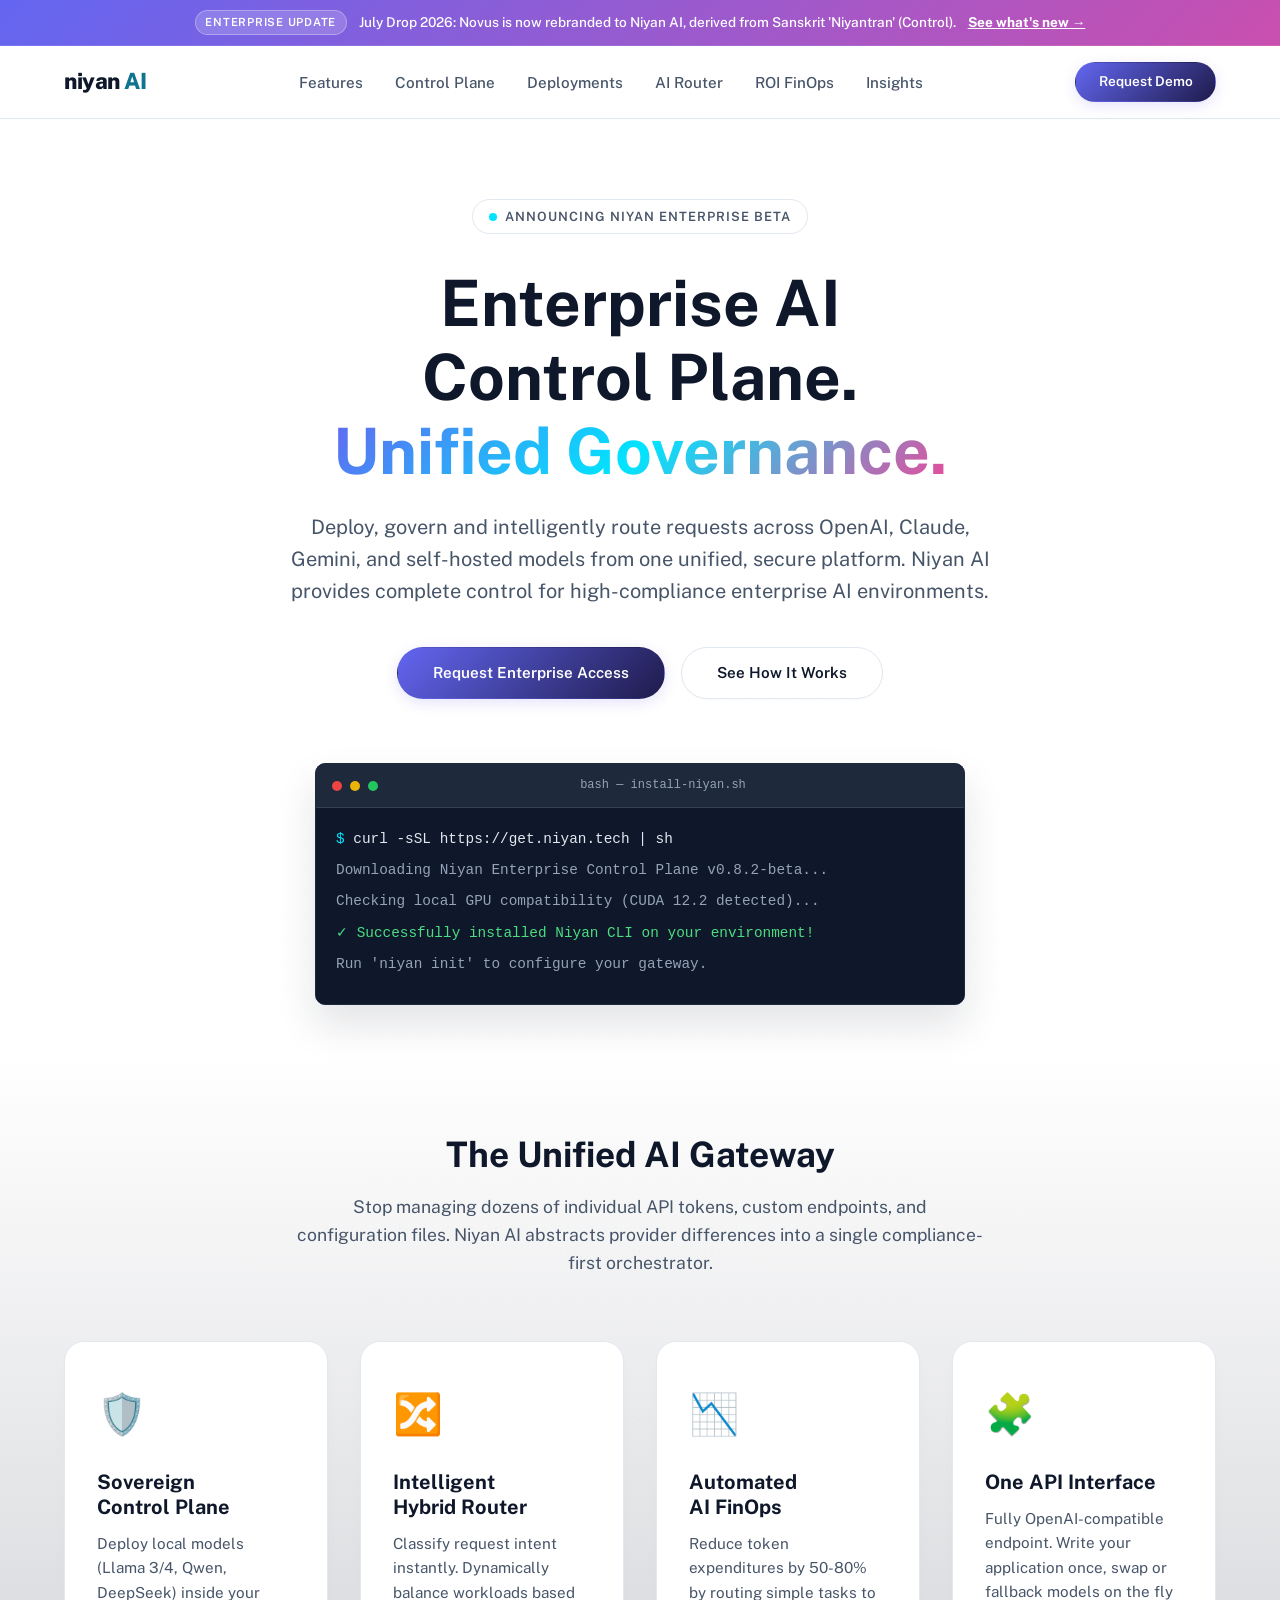
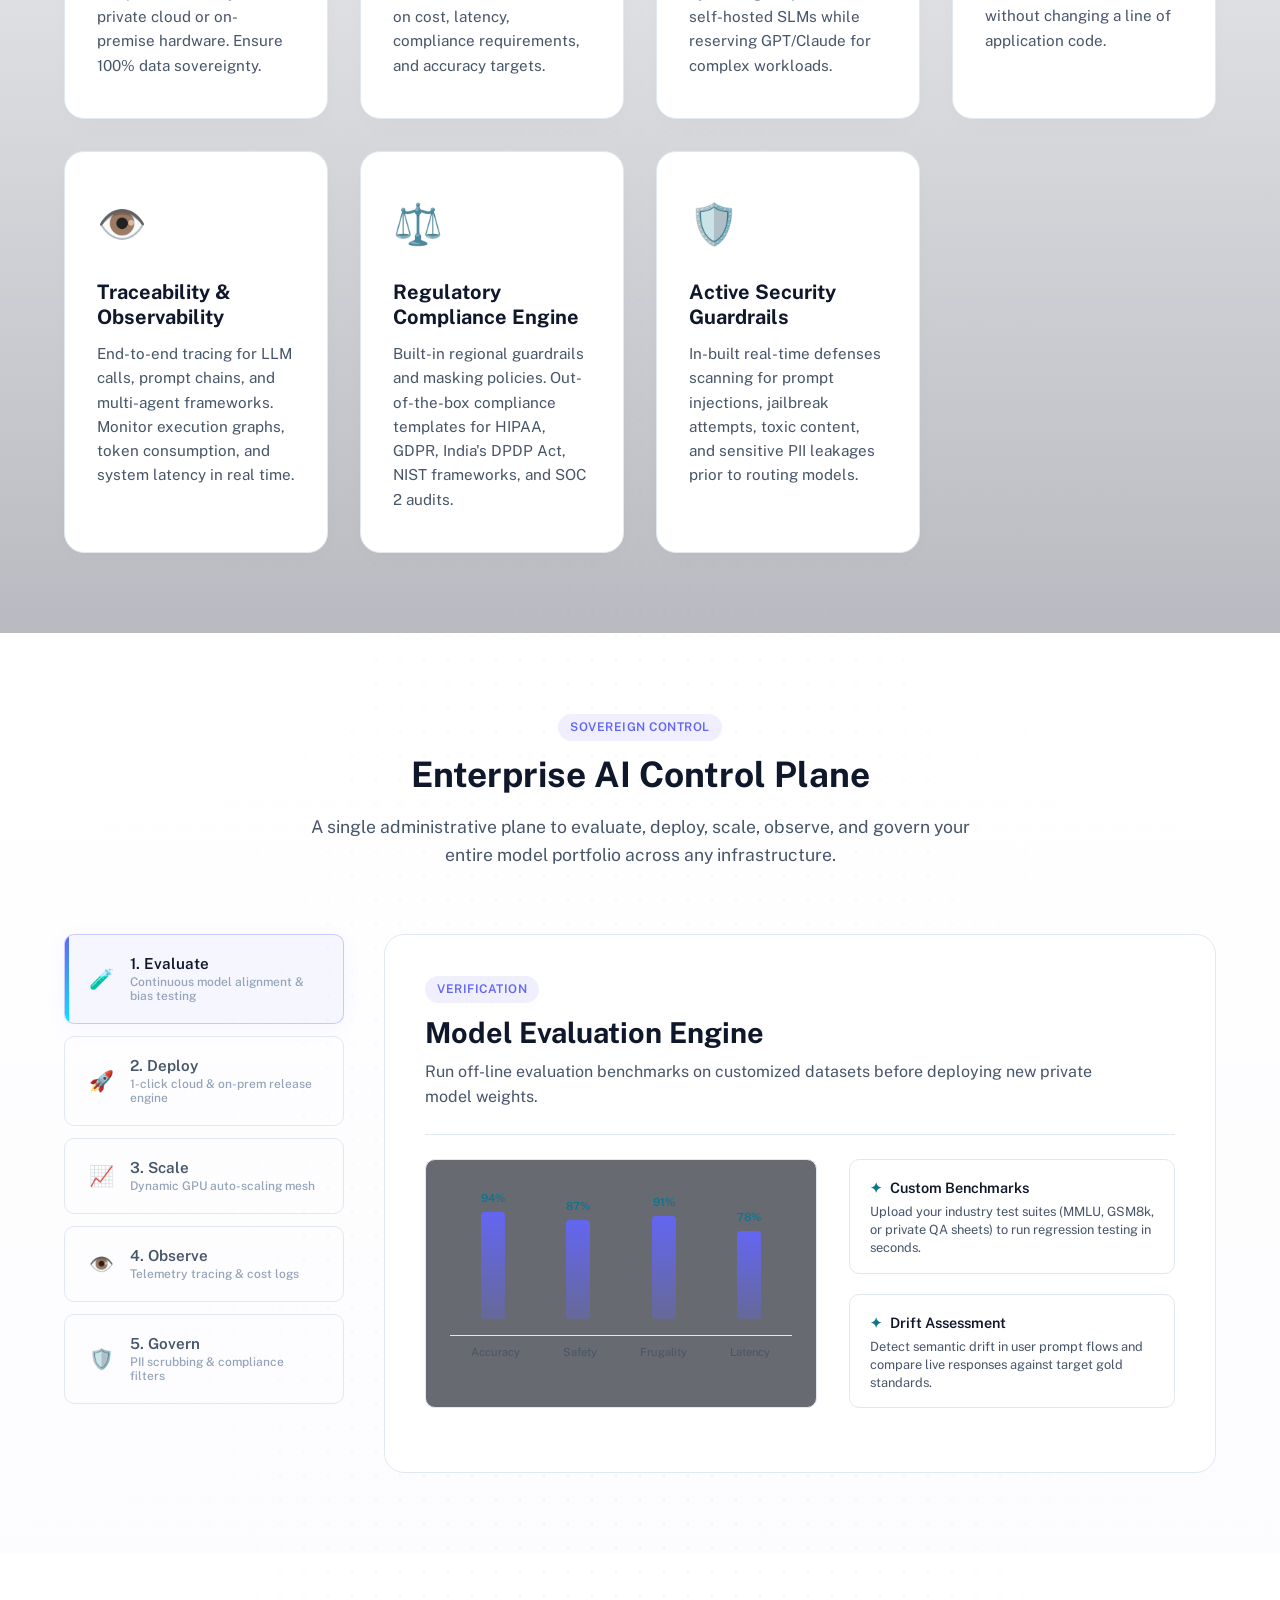
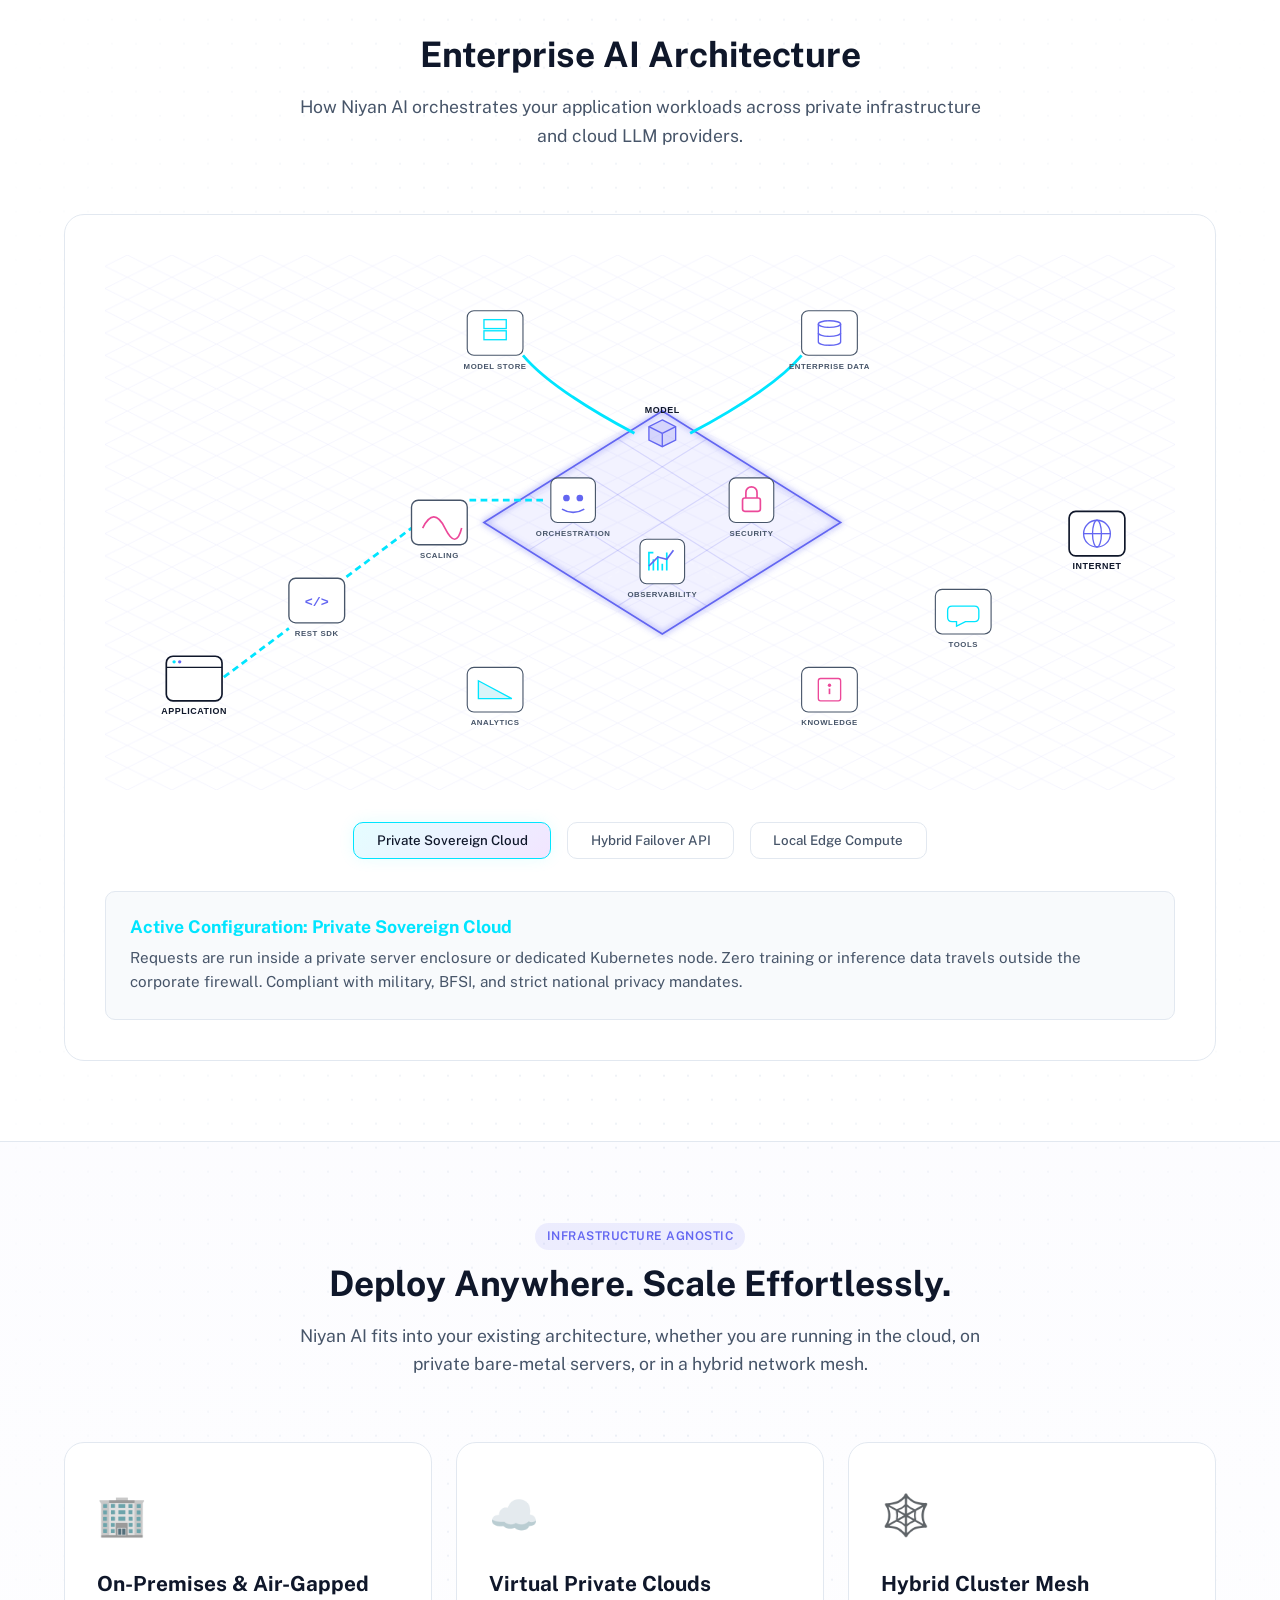
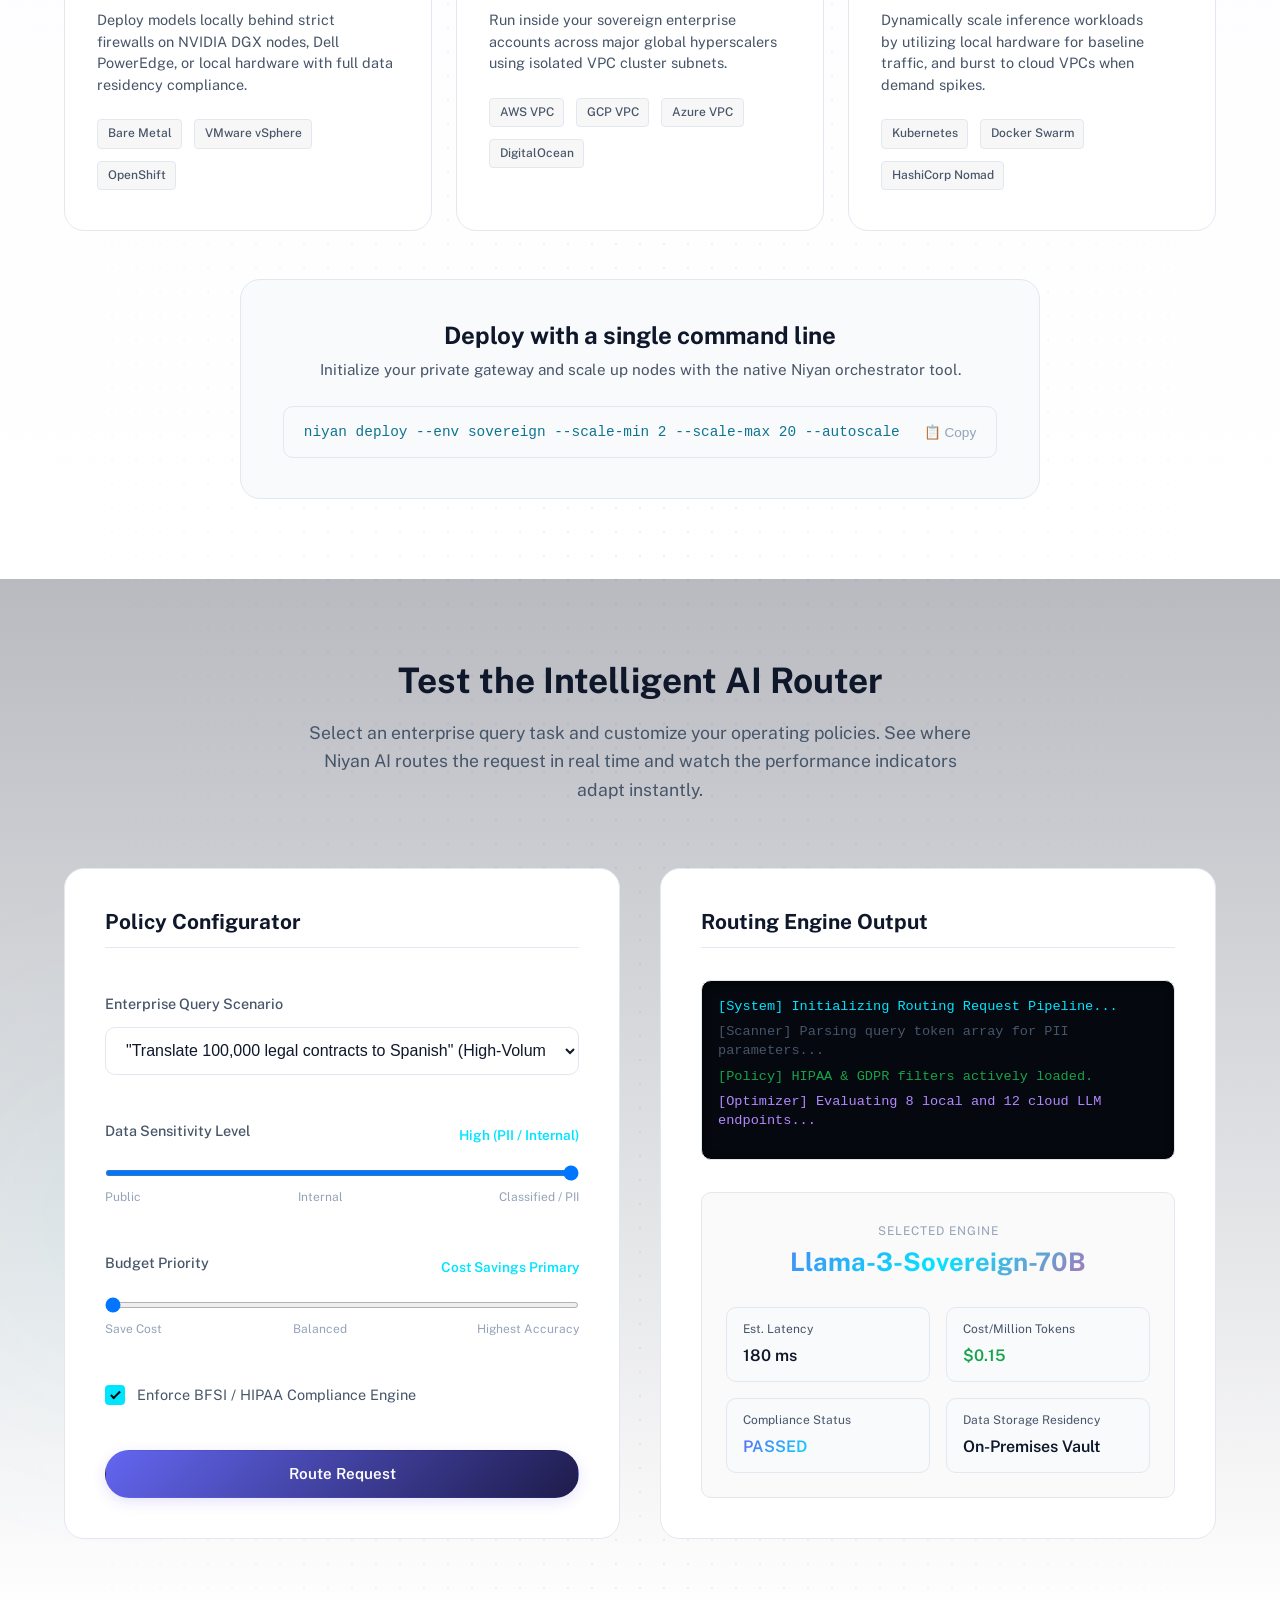
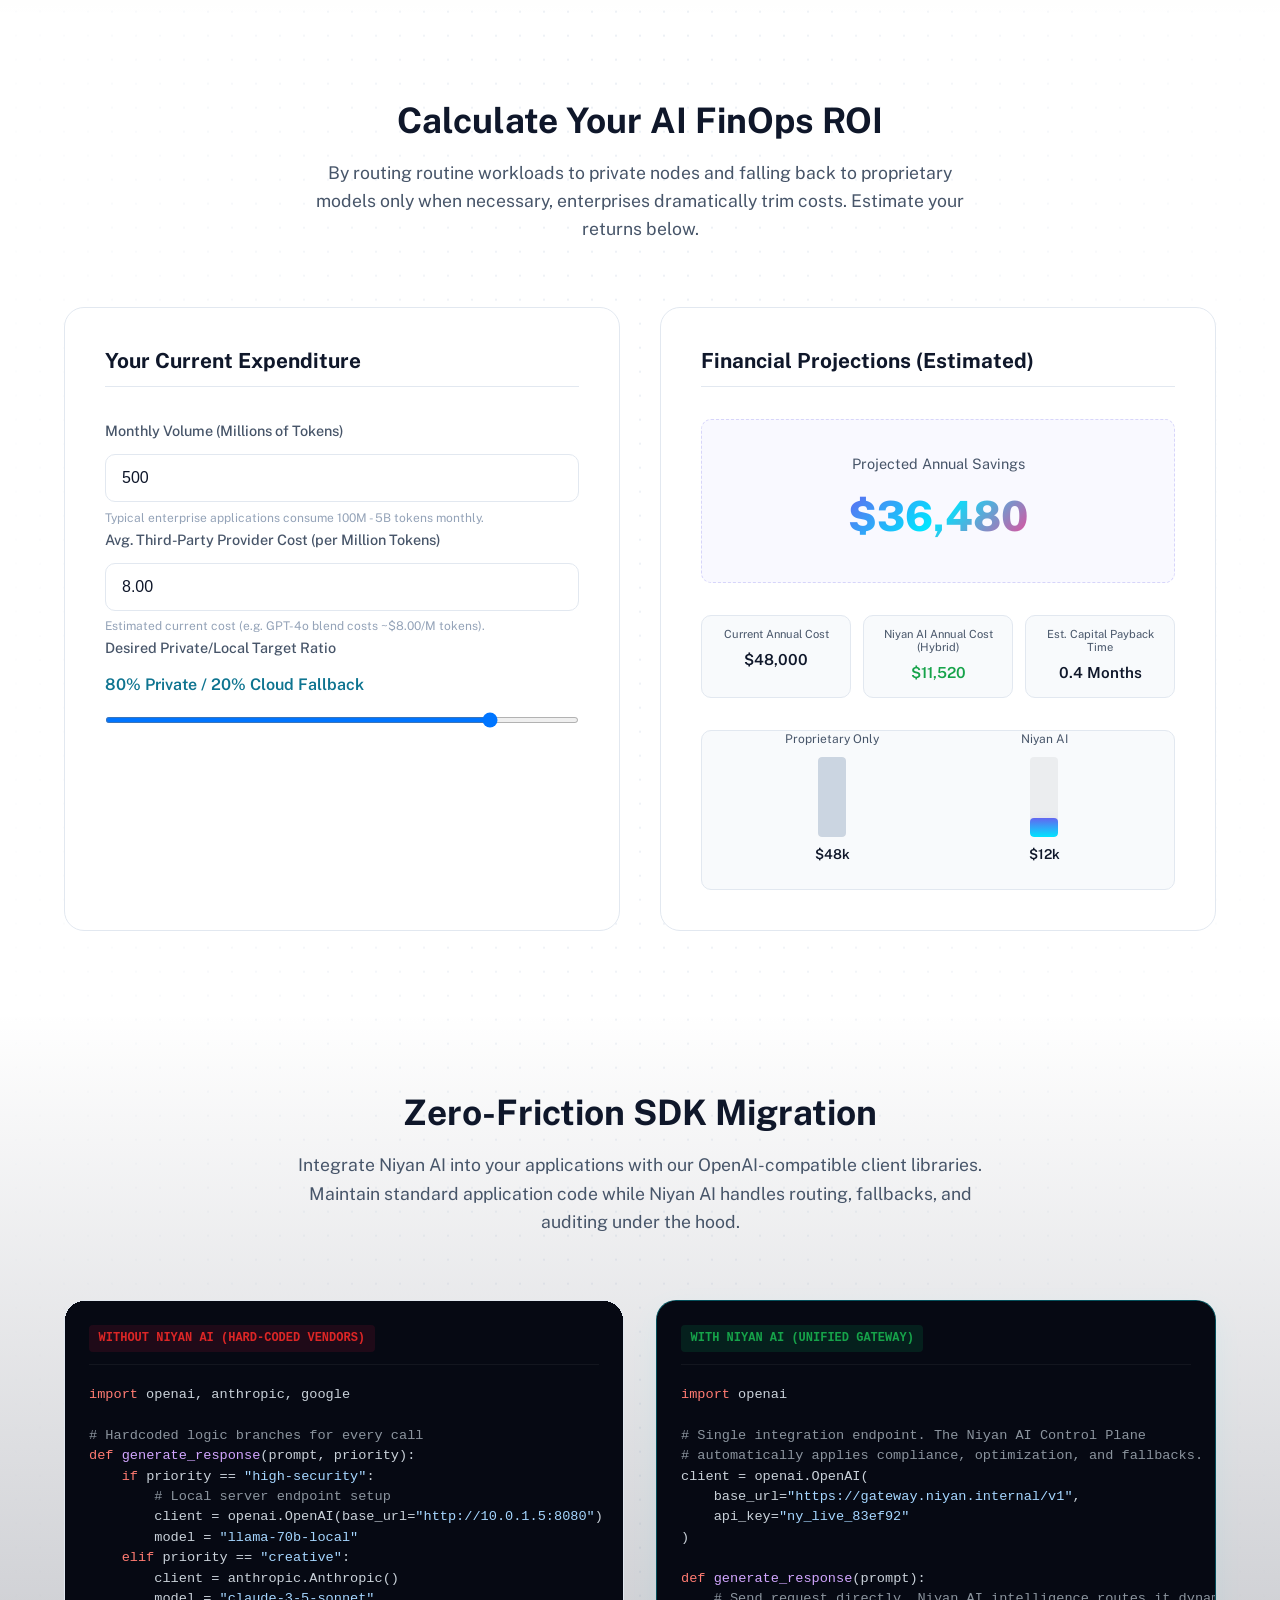
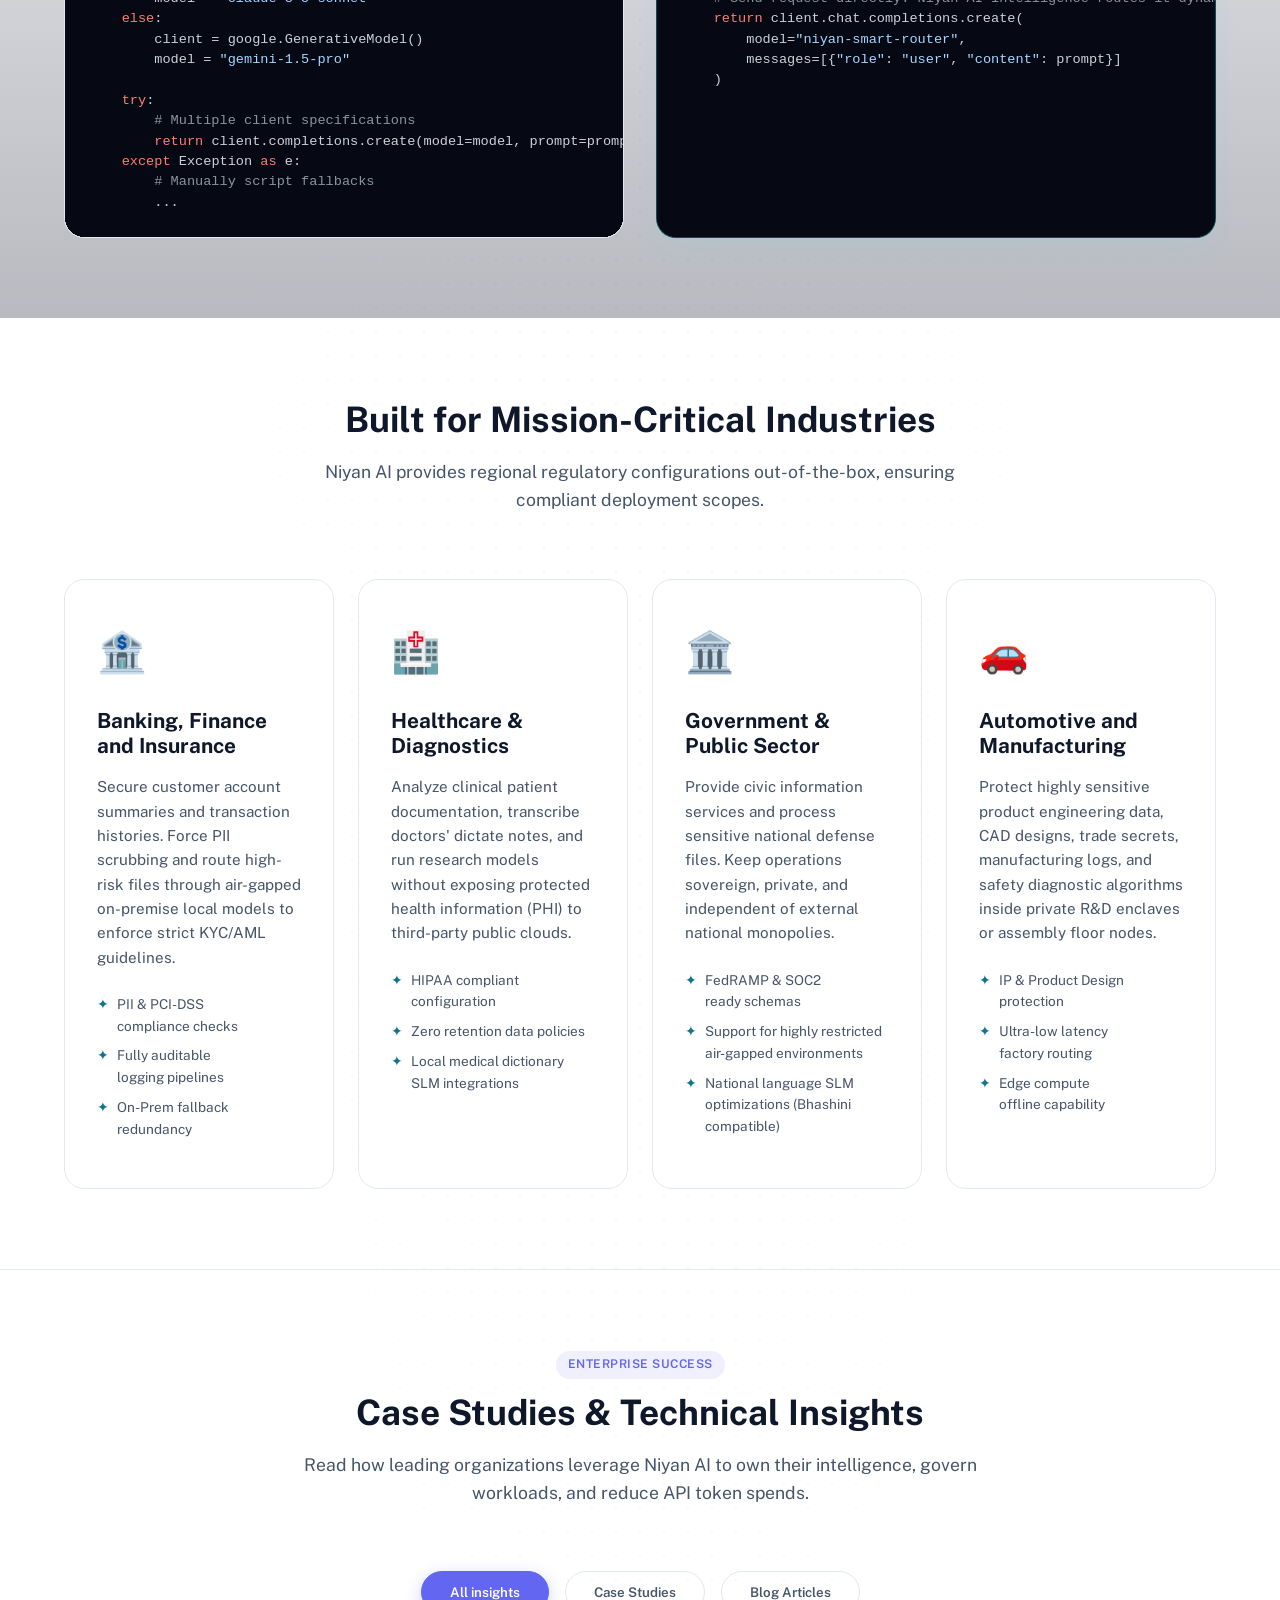
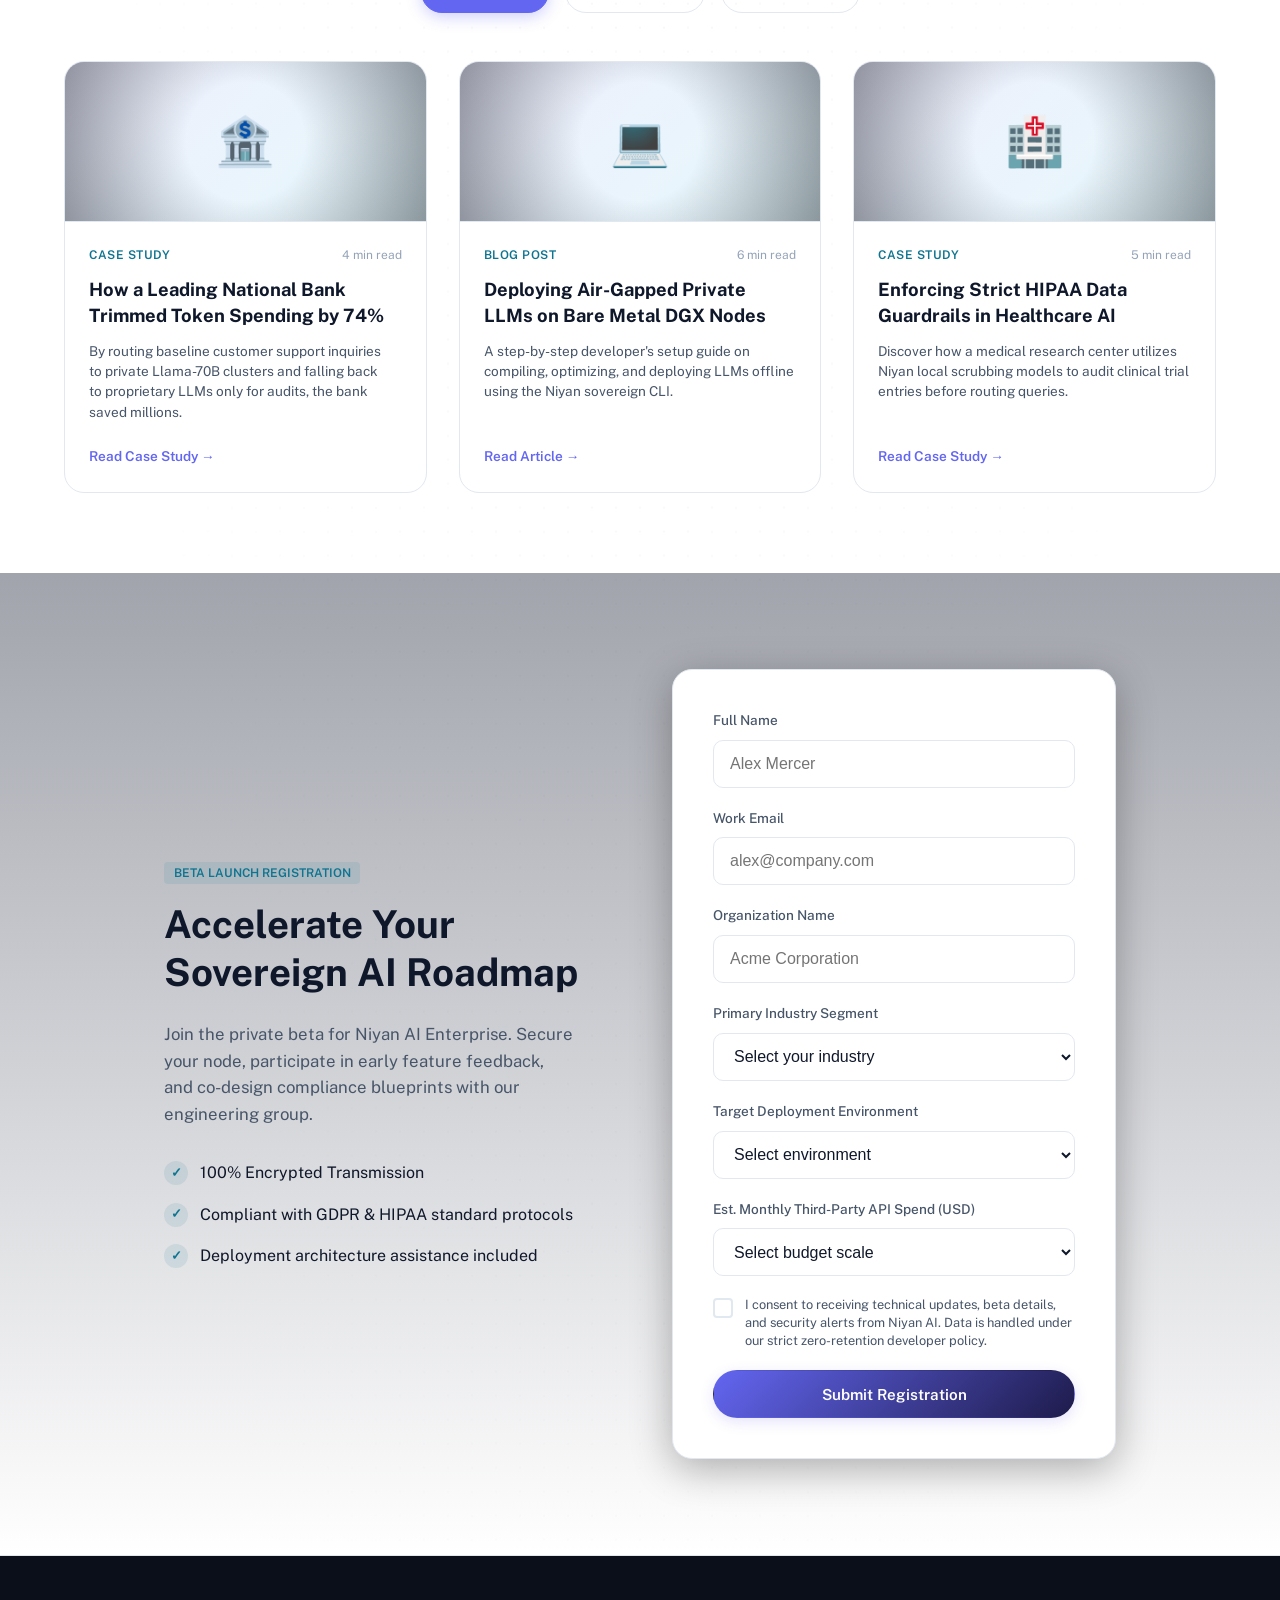
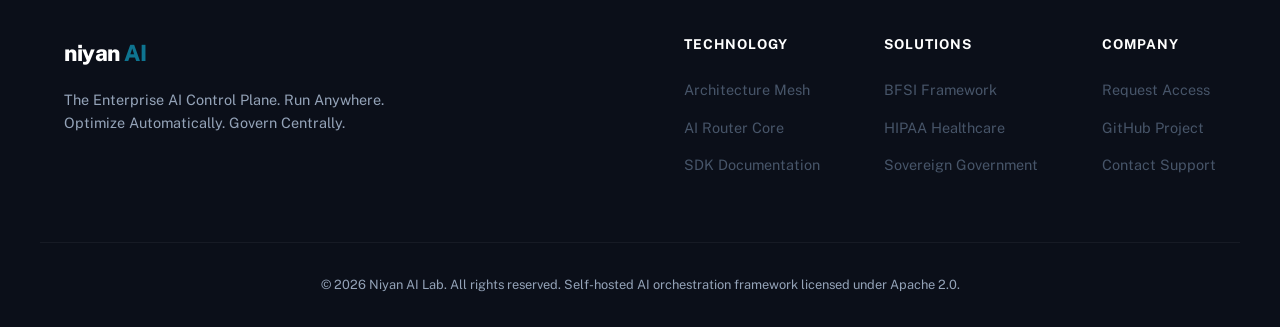
==== commit 95685976: "minor ui fixes" ====
--- a/index.html
+++ b/index.html
@@ -1,25 +1,29 @@
 <!DOCTYPE html>
 <html lang="en">
+
 <head>
   <meta charset="UTF-8">
   <meta name="viewport" content="width=device-width, initial-scale=1.0">
-  <meta name="description" content="Niyan AI is the Enterprise AI Control Plane. Deployed dynamically to give enterprises complete control, governance, and routing across OpenAI, Claude, Gemini, and self-hosted models from a unified platform.">
+  <meta name="description"
+    content="Niyan AI is the Enterprise AI Control Plane. Deployed dynamically to give enterprises complete control, governance, and routing across OpenAI, Claude, Gemini, and self-hosted models from a unified platform.">
   <title>Niyan AI | Enterprise AI Control Plane</title>
-  
+
   <!-- Fonts -->
   <link rel="preconnect" href="https://fonts.googleapis.com">
   <link rel="preconnect" href="https://fonts.gstatic.com" crossorigin>
-  <link href="https://fonts.googleapis.com/css2?family=Public+Sans:ital,wght@0,100..900;1,100..900&display=swap" rel="stylesheet">
-  
+  <link href="https://fonts.googleapis.com/css2?family=Public+Sans:ital,wght@0,100..900;1,100..900&display=swap"
+    rel="stylesheet">
+
   <!-- Custom Stylesheet -->
   <link rel="stylesheet" href="styles.css">
 </head>
+
 <body>
   <!-- Glowing Background Grid & Orbs -->
   <div class="bg-grid" aria-hidden="true"></div>
   <div class="bg-orb bg-orb-1" aria-hidden="true"></div>
   <div class="bg-orb bg-orb-2" aria-hidden="true"></div>
-  
+
   <!-- Sticky Header & Banner Wrapper -->
   <div class="sticky-header-wrapper">
     <!-- Top Announcement Banner -->
@@ -28,14 +32,14 @@
       <span>July Drop 2026: Novus is now rebranded to Niyan AI, derived from Sanskrit 'Niyantran' (Control).</span>
       <a href="#insights" class="banner-link">See what's new →</a>
     </div>
-    
+
     <!-- Navigation Header -->
     <header class="main-header">
       <div class="header-container">
         <a href="#" class="logo-container" id="nav-logo">
           <span class="logo-text">niyan<span class="logo-accent"> AI</span></span>
         </a>
-        
+
         <nav class="main-nav" aria-label="Main Navigation">
           <ul>
             <li><a href="#features" class="nav-link">Features</a></li>
@@ -46,7 +50,7 @@
             <li><a href="#insights" class="nav-link">Insights</a></li>
           </ul>
         </nav>
-        
+
         <div class="header-cta">
           <a href="#register-beta" class="btn btn-primary btn-sm" id="header-cta-btn">Request Demo</a>
         </div>
@@ -61,16 +65,17 @@
         <span class="badge-dot"></span>
         <span class="badge-text">Announcing Niyan Enterprise Beta</span>
       </div>
-      
+
       <h1 class="hero-title">
         Enterprise AI Control Plane.<br>
         <span class="text-gradient">Unified Governance.</span>
       </h1>
-      
+
       <p class="hero-subtitle">
-        Deploy, govern, and intelligently route requests across OpenAI, Claude, Gemini, and self-hosted models from one unified, secure platform. Derived from the Sanskrit <em>Niyantran</em>, Niyan AI provides complete control for high-compliance enterprise environments.
+        Deploy, govern and intelligently route requests across OpenAI, Claude, Gemini, and self-hosted models from one
+        unified, secure platform. Niyan AI provides complete control for high-compliance enterprise AI environments.
       </p>
-      
+
       <div class="hero-actions">
         <a href="#register-beta" class="btn btn-primary" id="hero-primary-cta">Request Enterprise Access</a>
         <a href="#router-demo" class="btn btn-secondary" id="hero-secondary-cta">See How It Works</a>
@@ -112,7 +117,8 @@
     <div class="container">
       <div class="section-header">
         <h2 class="section-title">The Unified AI Gateway</h2>
-        <p class="section-description">Stop managing dozens of individual API tokens, custom endpoints, and configuration files. Niyan AI abstracts provider differences into a single compliance-first orchestrator.</p>
+        <p class="section-description">Stop managing dozens of individual API tokens, custom endpoints, and
+          configuration files. Niyan AI abstracts provider differences into a single compliance-first orchestrator.</p>
       </div>
 
       <div class="features-grid">
@@ -120,43 +126,50 @@
         <div class="feature-card">
           <div class="feature-icon">🛡️</div>
           <h3 class="feature-card-title">Sovereign Control Plane</h3>
-          <p class="feature-card-text">Deploy local models (Llama 3/4, Qwen, DeepSeek) inside your private cloud or on-premise hardware. Ensure 100% data sovereignty.</p>
+          <p class="feature-card-text">Deploy local models (Llama 3/4, Qwen, DeepSeek) inside your private cloud or
+            on-premise hardware. Ensure 100% data sovereignty.</p>
         </div>
         <!-- Feature 2 -->
         <div class="feature-card">
           <div class="feature-icon">🔀</div>
           <h3 class="feature-card-title">Intelligent Hybrid Router</h3>
-          <p class="feature-card-text">Classify request intent instantly. Dynamically balance workloads based on cost, latency, compliance requirements, and accuracy targets.</p>
+          <p class="feature-card-text">Classify request intent instantly. Dynamically balance workloads based on cost,
+            latency, compliance requirements, and accuracy targets.</p>
         </div>
         <!-- Feature 3 -->
         <div class="feature-card">
           <div class="feature-icon">📉</div>
           <h3 class="feature-card-title">Automated AI FinOps</h3>
-          <p class="feature-card-text">Reduce token expenditures by 50-80% by routing simple tasks to self-hosted SLMs while reserving GPT/Claude for complex workloads.</p>
+          <p class="feature-card-text">Reduce token expenditures by 50-80% by routing simple tasks to self-hosted SLMs
+            while reserving GPT/Claude for complex workloads.</p>
         </div>
         <!-- Feature 4 -->
         <div class="feature-card">
           <div class="feature-icon">🧩</div>
           <h3 class="feature-card-title">One API Interface</h3>
-          <p class="feature-card-text">Fully OpenAI-compatible endpoint. Write your application once, swap or fallback models on the fly without changing a line of application code.</p>
+          <p class="feature-card-text">Fully OpenAI-compatible endpoint. Write your application once, swap or fallback
+            models on the fly without changing a line of application code.</p>
         </div>
         <!-- Feature 5 -->
         <div class="feature-card">
           <div class="feature-icon">👁️</div>
           <h3 class="feature-card-title">Traceability &amp; Observability</h3>
-          <p class="feature-card-text">End-to-end tracing for LLM calls, prompt chains, and multi-agent frameworks. Monitor execution graphs, token consumption, and system latency in real time.</p>
+          <p class="feature-card-text">End-to-end tracing for LLM calls, prompt chains, and multi-agent frameworks.
+            Monitor execution graphs, token consumption, and system latency in real time.</p>
         </div>
         <!-- Feature 6 -->
         <div class="feature-card">
           <div class="feature-icon">⚖️</div>
           <h3 class="feature-card-title">Regulatory Compliance Engine</h3>
-          <p class="feature-card-text">Built-in regional guardrails and masking policies. Out-of-the-box compliance templates for HIPAA, GDPR, India's DPDP Act, NIST frameworks, and SOC 2 audits.</p>
+          <p class="feature-card-text">Built-in regional guardrails and masking policies. Out-of-the-box compliance
+            templates for HIPAA, GDPR, India's DPDP Act, NIST frameworks, and SOC 2 audits.</p>
         </div>
         <!-- Feature 7 -->
         <div class="feature-card">
           <div class="feature-icon">🛡️</div>
           <h3 class="feature-card-title">Active Security Guardrails</h3>
-          <p class="feature-card-text">In-built real-time defenses scanning for prompt injections, jailbreak attempts, toxic content, and sensitive PII leakages prior to routing models.</p>
+          <p class="feature-card-text">In-built real-time defenses scanning for prompt injections, jailbreak attempts,
+            toxic content, and sensitive PII leakages prior to routing models.</p>
         </div>
       </div>
     </div>
@@ -168,7 +181,8 @@
       <div class="section-header">
         <span class="cp-display-tag">Sovereign Control</span>
         <h2 class="section-title">Enterprise AI Control Plane</h2>
-        <p class="section-description">A single administrative plane to evaluate, deploy, scale, observe, and govern your entire model portfolio across any infrastructure.</p>
+        <p class="section-description">A single administrative plane to evaluate, deploy, scale, observe, and govern
+          your entire model portfolio across any infrastructure.</p>
       </div>
 
       <div class="control-plane-container">
@@ -181,7 +195,7 @@
               <span class="cp-tab-desc">Continuous model alignment & bias testing</span>
             </div>
           </button>
-          
+
           <button class="cp-tab-btn" data-tab="deploy">
             <span class="cp-tab-icon">🚀</span>
             <div class="cp-tab-text-group">
@@ -189,7 +203,7 @@
               <span class="cp-tab-desc">1-click cloud & on-prem release engine</span>
             </div>
           </button>
-          
+
           <button class="cp-tab-btn" data-tab="scale">
             <span class="cp-tab-icon">📈</span>
             <div class="cp-tab-text-group">
@@ -197,7 +211,7 @@
               <span class="cp-tab-desc">Dynamic GPU auto-scaling mesh</span>
             </div>
           </button>
-          
+
           <button class="cp-tab-btn" data-tab="observe">
             <span class="cp-tab-icon">👁️</span>
             <div class="cp-tab-text-group">
@@ -205,7 +219,7 @@
               <span class="cp-tab-desc">Telemetry tracing & cost logs</span>
             </div>
           </button>
-          
+
           <button class="cp-tab-btn" data-tab="govern">
             <span class="cp-tab-icon">🛡️</span>
             <div class="cp-tab-text-group">
@@ -220,9 +234,10 @@
           <div class="cp-display-header">
             <span class="cp-display-tag" id="cp-tag">Verification</span>
             <h3 class="cp-display-title" id="cp-title">Model Evaluation Engine</h3>
-            <p class="cp-display-description" id="cp-desc">Run off-line evaluation benchmarks on customized datasets before deploying new private model weights.</p>
-          </div>
-          
+            <p class="cp-display-description" id="cp-desc">Run off-line evaluation benchmarks on customized datasets
+              before deploying new private model weights.</p>
+          </div>
+
           <div class="cp-display-body">
             <!-- Telemetry / SVG / Pure CSS Visuals -->
             <div class="cp-visual-panel" id="cp-visual">
@@ -239,7 +254,7 @@
                 <span class="eval-chart-label">Latency</span>
               </div>
             </div>
-            
+
             <!-- Side notes -->
             <div class="cp-detail-notes" id="cp-notes">
               <div class="cp-note-item">
@@ -247,14 +262,16 @@
                   <span class="cp-note-icon">✦</span>
                   <span>Custom Benchmarks</span>
                 </div>
-                <div class="cp-note-body">Upload your industry test suites (MMLU, GSM8k, or private QA sheets) to run regression testing in seconds.</div>
+                <div class="cp-note-body">Upload your industry test suites (MMLU, GSM8k, or private QA sheets) to run
+                  regression testing in seconds.</div>
               </div>
               <div class="cp-note-item">
                 <div class="cp-note-title">
                   <span class="cp-note-icon">✦</span>
                   <span>Drift Assessment</span>
                 </div>
-                <div class="cp-note-body">Detect semantic drift in user prompt flows and compare live responses against target gold standards.</div>
+                <div class="cp-note-body">Detect semantic drift in user prompt flows and compare live responses against
+                  target gold standards.</div>
               </div>
             </div>
           </div>
@@ -268,17 +285,20 @@
     <div class="container">
       <div class="section-header">
         <h2 class="section-title">Enterprise AI Architecture</h2>
-        <p class="section-description">How Niyan AI orchestrates your application workloads across private infrastructure and cloud LLM providers.</p>
+        <p class="section-description">How Niyan AI orchestrates your application workloads across private
+          infrastructure and cloud LLM providers.</p>
       </div>
 
       <div class="arch-visualizer-card">
         <div class="arch-flow-container">
           <!-- Flow SVG Diagram -->
-          <svg viewBox="0 0 960 480" class="arch-flow-svg" id="arch-svg" aria-label="Niyan AI Architecture Flow Diagram">
+          <svg viewBox="0 0 960 480" class="arch-flow-svg" id="arch-svg"
+            aria-label="Niyan AI Architecture Flow Diagram">
             <!-- Definitions for gradients -->
             <defs>
               <pattern id="grid-pattern" width="40" height="20" patternUnits="userSpaceOnUse">
-                <path d="M 0 10 L 20 0 L 40 10 L 20 20 Z" fill="none" stroke="rgba(99, 102, 241, 0.08)" stroke-width="0.75"/>
+                <path d="M 0 10 L 20 0 L 40 10 L 20 20 Z" fill="none" stroke="rgba(99, 102, 241, 0.08)"
+                  stroke-width="0.75" />
               </pattern>
               <filter id="glow-light" x="-20%" y="-20%" width="140%" height="140%">
                 <feGaussianBlur stdDeviation="3" result="blur" />
@@ -290,152 +310,195 @@
             <rect width="960" height="480" fill="url(#grid-pattern)" rx="12" />
 
             <!-- Isometric Central Board -->
-            <polygon points="340,240 500,140 660,240 500,340" fill="rgba(99, 102, 241, 0.04)" stroke="var(--accent-violet)" stroke-width="1.5" filter="url(#glow-light)"/>
-            
+            <polygon points="340,240 500,140 660,240 500,340" fill="rgba(99, 102, 241, 0.04)"
+              stroke="var(--accent-violet)" stroke-width="1.5" filter="url(#glow-light)" />
+
             <!-- Isometric Board Internal Grid Lines -->
-            <line x1="380" y1="215" x2="540" y2="315" stroke="rgba(99, 102, 241, 0.2)" stroke-width="1"/>
-            <line x1="420" y1="190" x2="580" y2="290" stroke="rgba(99, 102, 241, 0.2)" stroke-width="1"/>
-            <line x1="460" y1="165" x2="620" y2="265" stroke="rgba(99, 102, 241, 0.2)" stroke-width="1"/>
-            <line x1="380" y1="265" x2="540" y2="165" stroke="rgba(99, 102, 241, 0.2)" stroke-width="1"/>
-            <line x1="420" y1="290" x2="580" y2="190" stroke="rgba(99, 102, 241, 0.2)" stroke-width="1"/>
-            <line x1="460" y1="315" x2="620" y2="215" stroke="rgba(99, 102, 241, 0.2)" stroke-width="1"/>
+            <line x1="380" y1="215" x2="540" y2="315" stroke="rgba(99, 102, 241, 0.2)" stroke-width="1" />
+            <line x1="420" y1="190" x2="580" y2="290" stroke="rgba(99, 102, 241, 0.2)" stroke-width="1" />
+            <line x1="460" y1="165" x2="620" y2="265" stroke="rgba(99, 102, 241, 0.2)" stroke-width="1" />
+            <line x1="380" y1="265" x2="540" y2="165" stroke="rgba(99, 102, 241, 0.2)" stroke-width="1" />
+            <line x1="420" y1="290" x2="580" y2="190" stroke="rgba(99, 102, 241, 0.2)" stroke-width="1" />
+            <line x1="460" y1="315" x2="620" y2="215" stroke="rgba(99, 102, 241, 0.2)" stroke-width="1" />
 
             <!-- Connecting Paths -->
             <!-- Application -> SDK -> Scaling -> Control Plane Input Path (Cyan pulse) -->
-            <path d="M 105,380 L 165,335 M 215,290 L 275,245 M 325,220 L 395,220" fill="none" stroke="var(--accent-cyan)" stroke-width="2.5" stroke-dasharray="6 4" id="path-input">
+            <path d="M 105,380 L 165,335 M 215,290 L 275,245 M 325,220 L 395,220" fill="none"
+              stroke="var(--accent-cyan)" stroke-width="2.5" stroke-dasharray="6 4" id="path-input">
               <animate attributeName="stroke-dashoffset" values="40;0" dur="2s" repeatCount="indefinite" />
             </path>
 
             <!-- Sovereign Path (Model Store & Enterprise Data) -->
-            <path d="M 475,160 Q 400,120 375,90 M 525,160 Q 600,120 625,90" fill="none" stroke="var(--accent-cyan)" stroke-width="2.5" id="path-private" />
+            <path d="M 475,160 Q 400,120 375,90 M 525,160 Q 600,120 625,90" fill="none" stroke="var(--accent-cyan)"
+              stroke-width="2.5" id="path-private" />
 
             <!-- Edge Path (Analytics & Knowledge) -->
-            <path d="M 475,275 Q 400,320 375,370 M 525,275 Q 600,320 625,370" fill="none" stroke="rgba(255,255,255,0.15)" stroke-dasharray="4" stroke-width="2" id="path-edge" />
+            <path d="M 475,275 Q 400,320 375,370 M 525,275 Q 600,320 625,370" fill="none"
+              stroke="rgba(255,255,255,0.15)" stroke-dasharray="4" stroke-width="2" id="path-edge" />
 
             <!-- Cloud / Tools Path (Tools -> Internet) -->
-            <path d="M 600,220 Q 680,260 745,320 M 795,320 Q 830,285 865,250" fill="none" stroke="rgba(255,255,255,0.15)" stroke-dasharray="4" stroke-width="2" id="path-cloud" />
+            <path d="M 600,220 Q 680,260 745,320 M 795,320 Q 830,285 865,250" fill="none"
+              stroke="rgba(255,255,255,0.15)" stroke-dasharray="4" stroke-width="2" id="path-cloud" />
 
             <!-- Node Elements -->
             <!-- APPLICATION -->
             <g transform="translate(80, 380)">
-              <rect x="-25" y="-20" width="50" height="40" rx="6" fill="#ffffff" stroke="var(--text-primary)" stroke-width="1.5" />
-              <line x1="-25" y1="-10" x2="25" y2="-10" stroke="var(--text-primary)" stroke-width="1"/>
-              <circle cx="-18" cy="-15" r="1.5" fill="var(--accent-cyan)"/>
-              <circle cx="-13" cy="-15" r="1.5" fill="var(--accent-violet)"/>
-              <text x="0" y="32" fill="var(--text-primary)" font-family="sans-serif" font-size="8" font-weight="700" text-anchor="middle" letter-spacing="0.5">APPLICATION</text>
+              <rect x="-25" y="-20" width="50" height="40" rx="6" fill="#ffffff" stroke="var(--text-primary)"
+                stroke-width="1.5" />
+              <line x1="-25" y1="-10" x2="25" y2="-10" stroke="var(--text-primary)" stroke-width="1" />
+              <circle cx="-18" cy="-15" r="1.5" fill="var(--accent-cyan)" />
+              <circle cx="-13" cy="-15" r="1.5" fill="var(--accent-violet)" />
+              <text x="0" y="32" fill="var(--text-primary)" font-family="sans-serif" font-size="8" font-weight="700"
+                text-anchor="middle" letter-spacing="0.5">APPLICATION</text>
             </g>
 
             <!-- REST SDK -->
             <g transform="translate(190, 310)">
-              <rect x="-25" y="-20" width="50" height="40" rx="6" fill="#ffffff" stroke="var(--text-secondary)" stroke-width="1.2" />
-              <text x="0" y="5" fill="var(--accent-violet)" font-family="monospace" font-size="12" font-weight="700" text-anchor="middle">&lt;/&gt;</text>
-              <text x="0" y="32" fill="var(--text-secondary)" font-family="sans-serif" font-size="7" font-weight="700" text-anchor="middle" letter-spacing="0.5">REST SDK</text>
+              <rect x="-25" y="-20" width="50" height="40" rx="6" fill="#ffffff" stroke="var(--text-secondary)"
+                stroke-width="1.2" />
+              <text x="0" y="5" fill="var(--accent-violet)" font-family="monospace" font-size="12" font-weight="700"
+                text-anchor="middle">&lt;/&gt;</text>
+              <text x="0" y="32" fill="var(--text-secondary)" font-family="sans-serif" font-size="7" font-weight="700"
+                text-anchor="middle" letter-spacing="0.5">REST SDK</text>
             </g>
 
             <!-- SCALING -->
             <g transform="translate(300, 240)">
-              <rect x="-25" y="-20" width="50" height="40" rx="6" fill="#ffffff" stroke="var(--text-secondary)" stroke-width="1.2" />
-              <path d="M-15,5 Q-5,-15 5,5 T20,5" fill="none" stroke="var(--accent-pink)" stroke-width="1.5"/>
-              <text x="0" y="32" fill="var(--text-secondary)" font-family="sans-serif" font-size="7" font-weight="700" text-anchor="middle" letter-spacing="0.5">SCALING</text>
+              <rect x="-25" y="-20" width="50" height="40" rx="6" fill="#ffffff" stroke="var(--text-secondary)"
+                stroke-width="1.2" />
+              <path d="M-15,5 Q-5,-15 5,5 T20,5" fill="none" stroke="var(--accent-pink)" stroke-width="1.5" />
+              <text x="0" y="32" fill="var(--text-secondary)" font-family="sans-serif" font-size="7" font-weight="700"
+                text-anchor="middle" letter-spacing="0.5">SCALING</text>
             </g>
 
             <!-- CENTRAL CONTROL BOARD INNER NODES -->
             <!-- MODEL (Top) -->
             <g transform="translate(500, 160)">
               <!-- Nested Isometric Cube -->
-              <polygon points="0,-12 12,-6 12,6 0,12 -12,6 -12,-6" fill="rgba(99,102,241,0.2)" stroke="var(--accent-violet)" stroke-width="1.2"/>
-              <line x1="0" y1="12" x2="0" y2="0" stroke="var(--accent-violet)" stroke-width="1.2"/>
-              <line x1="0" y1="0" x2="-12" y2="-6" stroke="var(--accent-violet)" stroke-width="1.2"/>
-              <line x1="0" y1="0" x2="12" y2="-6" stroke="var(--accent-violet)" stroke-width="1.2"/>
-              <text x="0" y="-18" fill="var(--text-primary)" font-family="sans-serif" font-size="8" font-weight="800" text-anchor="middle" letter-spacing="0.5">MODEL</text>
+              <polygon points="0,-12 12,-6 12,6 0,12 -12,6 -12,-6" fill="rgba(99,102,241,0.2)"
+                stroke="var(--accent-violet)" stroke-width="1.2" />
+              <line x1="0" y1="12" x2="0" y2="0" stroke="var(--accent-violet)" stroke-width="1.2" />
+              <line x1="0" y1="0" x2="-12" y2="-6" stroke="var(--accent-violet)" stroke-width="1.2" />
+              <line x1="0" y1="0" x2="12" y2="-6" stroke="var(--accent-violet)" stroke-width="1.2" />
+              <text x="0" y="-18" fill="var(--text-primary)" font-family="sans-serif" font-size="8" font-weight="800"
+                text-anchor="middle" letter-spacing="0.5">MODEL</text>
             </g>
 
             <!-- ORCHESTRATION (Left) -->
             <g transform="translate(420, 220)">
-              <rect x="-20" y="-20" width="40" height="40" rx="6" fill="#ffffff" stroke="var(--text-secondary)" stroke-width="1" />
-              <circle cx="-6" cy="-2" r="3" fill="var(--accent-violet)"/>
-              <circle cx="6" cy="-2" r="3" fill="var(--accent-violet)"/>
-              <path d="M-10,8 Q0,14 10,8" fill="none" stroke="var(--accent-violet)" stroke-width="1.5"/>
-              <text x="0" y="32" fill="var(--text-secondary)" font-family="sans-serif" font-size="7" font-weight="800" text-anchor="middle" letter-spacing="0.5">ORCHESTRATION</text>
+              <rect x="-20" y="-20" width="40" height="40" rx="6" fill="#ffffff" stroke="var(--text-secondary)"
+                stroke-width="1" />
+              <circle cx="-6" cy="-2" r="3" fill="var(--accent-violet)" />
+              <circle cx="6" cy="-2" r="3" fill="var(--accent-violet)" />
+              <path d="M-10,8 Q0,14 10,8" fill="none" stroke="var(--accent-violet)" stroke-width="1.5" />
+              <text x="0" y="32" fill="var(--text-secondary)" font-family="sans-serif" font-size="7" font-weight="800"
+                text-anchor="middle" letter-spacing="0.5">ORCHESTRATION</text>
             </g>
 
             <!-- SECURITY (Right) -->
             <g transform="translate(580, 220)">
-              <rect x="-20" y="-20" width="40" height="40" rx="6" fill="#ffffff" stroke="var(--text-secondary)" stroke-width="1" />
-              <rect x="-8" y="-2" width="16" height="12" rx="2" fill="none" stroke="var(--accent-pink)" stroke-width="1.5"/>
-              <path d="M-5,-2 L-5,-7 A5,5 0 0,1 5,-7 L5,-2" fill="none" stroke="var(--accent-pink)" stroke-width="1.5"/>
-              <text x="0" y="32" fill="var(--text-secondary)" font-family="sans-serif" font-size="7" font-weight="800" text-anchor="middle" letter-spacing="0.5">SECURITY</text>
+              <rect x="-20" y="-20" width="40" height="40" rx="6" fill="#ffffff" stroke="var(--text-secondary)"
+                stroke-width="1" />
+              <rect x="-8" y="-2" width="16" height="12" rx="2" fill="none" stroke="var(--accent-pink)"
+                stroke-width="1.5" />
+              <path d="M-5,-2 L-5,-7 A5,5 0 0,1 5,-7 L5,-2" fill="none" stroke="var(--accent-pink)"
+                stroke-width="1.5" />
+              <text x="0" y="32" fill="var(--text-secondary)" font-family="sans-serif" font-size="7" font-weight="800"
+                text-anchor="middle" letter-spacing="0.5">SECURITY</text>
             </g>
 
             <!-- OBSERVABILITY (Center Bottom) -->
             <g transform="translate(500, 275)">
-              <rect x="-20" y="-20" width="40" height="40" rx="6" fill="#ffffff" stroke="var(--text-secondary)" stroke-width="1" />
-              <path d="M-12,8 L-12,-8 L-8,-8 M-8,8 L-8,-2 M-4,8 L-4,-5 M0,8 L0,2 M4,8 L4,-8" fill="none" stroke="var(--accent-cyan)" stroke-width="1.5"/>
-              <path d="M-12,4 L-4,-4 L4,-2 L10,-10" fill="none" stroke="var(--accent-violet)" stroke-width="1.5"/>
-              <text x="0" y="32" fill="var(--text-secondary)" font-family="sans-serif" font-size="7" font-weight="800" text-anchor="middle" letter-spacing="0.5">OBSERVABILITY</text>
+              <rect x="-20" y="-20" width="40" height="40" rx="6" fill="#ffffff" stroke="var(--text-secondary)"
+                stroke-width="1" />
+              <path d="M-12,8 L-12,-8 L-8,-8 M-8,8 L-8,-2 M-4,8 L-4,-5 M0,8 L0,2 M4,8 L4,-8" fill="none"
+                stroke="var(--accent-cyan)" stroke-width="1.5" />
+              <path d="M-12,4 L-4,-4 L4,-2 L10,-10" fill="none" stroke="var(--accent-violet)" stroke-width="1.5" />
+              <text x="0" y="32" fill="var(--text-secondary)" font-family="sans-serif" font-size="7" font-weight="800"
+                text-anchor="middle" letter-spacing="0.5">OBSERVABILITY</text>
             </g>
 
             <!-- PERIPHERAL TARGET NODES -->
             <!-- MODEL STORE (Top Left) -->
             <g transform="translate(350, 70)">
-              <rect x="-25" y="-20" width="50" height="40" rx="6" fill="#ffffff" stroke="var(--text-secondary)" stroke-width="1" />
-              <rect x="-10" y="-12" width="20" height="8" fill="none" stroke="var(--accent-cyan)" stroke-width="1.2"/>
-              <rect x="-10" y="-2" width="20" height="8" fill="none" stroke="var(--accent-cyan)" stroke-width="1.2"/>
-              <text x="0" y="32" fill="var(--text-secondary)" font-family="sans-serif" font-size="7" font-weight="700" text-anchor="middle" letter-spacing="0.5">MODEL STORE</text>
+              <rect x="-25" y="-20" width="50" height="40" rx="6" fill="#ffffff" stroke="var(--text-secondary)"
+                stroke-width="1" />
+              <rect x="-10" y="-12" width="20" height="8" fill="none" stroke="var(--accent-cyan)" stroke-width="1.2" />
+              <rect x="-10" y="-2" width="20" height="8" fill="none" stroke="var(--accent-cyan)" stroke-width="1.2" />
+              <text x="0" y="32" fill="var(--text-secondary)" font-family="sans-serif" font-size="7" font-weight="700"
+                text-anchor="middle" letter-spacing="0.5">MODEL STORE</text>
             </g>
 
             <!-- ENTERPRISE DATA (Top Right) -->
             <g transform="translate(650, 70)">
-              <rect x="-25" y="-20" width="50" height="40" rx="6" fill="#ffffff" stroke="var(--text-secondary)" stroke-width="1" />
-              <ellipse cx="0" cy="-8" rx="10" ry="3" fill="none" stroke="var(--accent-violet)" stroke-width="1.2"/>
-              <path d="M-10,-8 L-10,0 A10,3 0 0,0 10,0 L10,-8" fill="none" stroke="var(--accent-violet)" stroke-width="1.2"/>
-              <path d="M-10,0 L-10,8 A10,3 0 0,0 10,8 L10,0" fill="none" stroke="var(--accent-violet)" stroke-width="1.2"/>
-              <text x="0" y="32" fill="var(--text-secondary)" font-family="sans-serif" font-size="7" font-weight="700" text-anchor="middle" letter-spacing="0.5">ENTERPRISE DATA</text>
+              <rect x="-25" y="-20" width="50" height="40" rx="6" fill="#ffffff" stroke="var(--text-secondary)"
+                stroke-width="1" />
+              <ellipse cx="0" cy="-8" rx="10" ry="3" fill="none" stroke="var(--accent-violet)" stroke-width="1.2" />
+              <path d="M-10,-8 L-10,0 A10,3 0 0,0 10,0 L10,-8" fill="none" stroke="var(--accent-violet)"
+                stroke-width="1.2" />
+              <path d="M-10,0 L-10,8 A10,3 0 0,0 10,8 L10,0" fill="none" stroke="var(--accent-violet)"
+                stroke-width="1.2" />
+              <text x="0" y="32" fill="var(--text-secondary)" font-family="sans-serif" font-size="7" font-weight="700"
+                text-anchor="middle" letter-spacing="0.5">ENTERPRISE DATA</text>
             </g>
 
             <!-- ANALYTICS (Bottom Left) -->
             <g transform="translate(350, 390)">
-              <rect x="-25" y="-20" width="50" height="40" rx="6" fill="#ffffff" stroke="var(--text-secondary)" stroke-width="1" />
-              <path d="M-15,8 L-15,-8 L15,8 Z" fill="rgba(6, 182, 212, 0.15)" stroke="var(--accent-cyan)" stroke-width="1.2"/>
-              <text x="0" y="32" fill="var(--text-secondary)" font-family="sans-serif" font-size="7" font-weight="700" text-anchor="middle" letter-spacing="0.5">ANALYTICS</text>
+              <rect x="-25" y="-20" width="50" height="40" rx="6" fill="#ffffff" stroke="var(--text-secondary)"
+                stroke-width="1" />
+              <path d="M-15,8 L-15,-8 L15,8 Z" fill="rgba(6, 182, 212, 0.15)" stroke="var(--accent-cyan)"
+                stroke-width="1.2" />
+              <text x="0" y="32" fill="var(--text-secondary)" font-family="sans-serif" font-size="7" font-weight="700"
+                text-anchor="middle" letter-spacing="0.5">ANALYTICS</text>
             </g>
 
             <!-- KNOWLEDGE (Bottom Right) -->
             <g transform="translate(650, 390)">
-              <rect x="-25" y="-20" width="50" height="40" rx="6" fill="#ffffff" stroke="var(--text-secondary)" stroke-width="1" />
-              <rect x="-10" y="-10" width="20" height="20" rx="2" fill="none" stroke="var(--accent-pink)" stroke-width="1.2"/>
-              <circle cx="0" cy="-4" r="1.5" fill="var(--accent-pink)"/>
-              <line x1="0" y1="-1" x2="0" y2="4" stroke="var(--accent-pink)" stroke-width="1.5"/>
-              <text x="0" y="32" fill="var(--text-secondary)" font-family="sans-serif" font-size="7" font-weight="700" text-anchor="middle" letter-spacing="0.5">KNOWLEDGE</text>
+              <rect x="-25" y="-20" width="50" height="40" rx="6" fill="#ffffff" stroke="var(--text-secondary)"
+                stroke-width="1" />
+              <rect x="-10" y="-10" width="20" height="20" rx="2" fill="none" stroke="var(--accent-pink)"
+                stroke-width="1.2" />
+              <circle cx="0" cy="-4" r="1.5" fill="var(--accent-pink)" />
+              <line x1="0" y1="-1" x2="0" y2="4" stroke="var(--accent-pink)" stroke-width="1.5" />
+              <text x="0" y="32" fill="var(--text-secondary)" font-family="sans-serif" font-size="7" font-weight="700"
+                text-anchor="middle" letter-spacing="0.5">KNOWLEDGE</text>
             </g>
 
             <!-- TOOLS -->
             <g transform="translate(770, 320)">
-              <rect x="-25" y="-20" width="50" height="40" rx="6" fill="#ffffff" stroke="var(--text-secondary)" stroke-width="1" />
-              <path d="M-10,-5 L10,-5 Q14,-5 14,-1 L14,5 Q14,9 10,9 L2,9 L-6,13 L-6,9 L-10,9 Q-14,9 -14,5 L-14,-1 Q-14,-5 -10,-5 Z" fill="none" stroke="var(--accent-cyan)" stroke-width="1.2"/>
-              <text x="0" y="32" fill="var(--text-secondary)" font-family="sans-serif" font-size="7" font-weight="700" text-anchor="middle" letter-spacing="0.5">TOOLS</text>
+              <rect x="-25" y="-20" width="50" height="40" rx="6" fill="#ffffff" stroke="var(--text-secondary)"
+                stroke-width="1" />
+              <path
+                d="M-10,-5 L10,-5 Q14,-5 14,-1 L14,5 Q14,9 10,9 L2,9 L-6,13 L-6,9 L-10,9 Q-14,9 -14,5 L-14,-1 Q-14,-5 -10,-5 Z"
+                fill="none" stroke="var(--accent-cyan)" stroke-width="1.2" />
+              <text x="0" y="32" fill="var(--text-secondary)" font-family="sans-serif" font-size="7" font-weight="700"
+                text-anchor="middle" letter-spacing="0.5">TOOLS</text>
             </g>
 
             <!-- INTERNET -->
             <g transform="translate(890, 250)">
-              <rect x="-25" y="-20" width="50" height="40" rx="6" fill="#ffffff" stroke="var(--text-primary)" stroke-width="1.5" />
-              <circle cx="0" cy="0" r="12" fill="none" stroke="var(--accent-violet)" stroke-width="1.2"/>
-              <ellipse cx="0" cy="0" rx="4" ry="12" fill="none" stroke="var(--accent-violet)" stroke-width="1.2"/>
-              <line x1="-12" y1="0" x2="12" y2="0" stroke="var(--accent-violet)" stroke-width="1.2"/>
-              <text x="0" y="32" fill="var(--text-primary)" font-family="sans-serif" font-size="8" font-weight="700" text-anchor="middle" letter-spacing="0.5">INTERNET</text>
+              <rect x="-25" y="-20" width="50" height="40" rx="6" fill="#ffffff" stroke="var(--text-primary)"
+                stroke-width="1.5" />
+              <circle cx="0" cy="0" r="12" fill="none" stroke="var(--accent-violet)" stroke-width="1.2" />
+              <ellipse cx="0" cy="0" rx="4" ry="12" fill="none" stroke="var(--accent-violet)" stroke-width="1.2" />
+              <line x1="-12" y1="0" x2="12" y2="0" stroke="var(--accent-violet)" stroke-width="1.2" />
+              <text x="0" y="32" fill="var(--text-primary)" font-family="sans-serif" font-size="8" font-weight="700"
+                text-anchor="middle" letter-spacing="0.5">INTERNET</text>
             </g>
           </svg>
         </div>
-        
+
         <div class="arch-toggle-controls">
           <button class="arch-tab-btn active" data-type="private" id="btn-arch-private">Private Sovereign Cloud</button>
           <button class="arch-tab-btn" data-type="cloud" id="btn-arch-cloud">Hybrid Failover API</button>
           <button class="arch-tab-btn" data-type="edge" id="btn-arch-edge">Local Edge Compute</button>
         </div>
-        
+
         <div class="arch-description-box" id="arch-description">
           <h4 class="arch-box-title" id="arch-title-text">Active Configuration: Private Sovereign Cloud</h4>
-          <p class="arch-box-body" id="arch-body-text">Requests are run inside a private server enclosure or dedicated Kubernetes node. Zero training or inference data travels outside the corporate firewall. Compliant with military, BFSI, and strict national privacy mandates.</p>
+          <p class="arch-box-body" id="arch-body-text">Requests are run inside a private server enclosure or dedicated
+            Kubernetes node. Zero training or inference data travels outside the corporate firewall. Compliant with
+            military, BFSI, and strict national privacy mandates.</p>
         </div>
       </div>
     </div>
@@ -447,7 +510,8 @@
       <div class="section-header">
         <span class="cp-display-tag">Infrastructure Agnostic</span>
         <h2 class="section-title">Deploy Anywhere. Scale Effortlessly.</h2>
-        <p class="section-description">Niyan AI fits into your existing architecture, whether you are running in the cloud, on private bare-metal servers, or in a hybrid network mesh.</p>
+        <p class="section-description">Niyan AI fits into your existing architecture, whether you are running in the
+          cloud, on private bare-metal servers, or in a hybrid network mesh.</p>
       </div>
 
       <div class="deployments-grid">
@@ -455,7 +519,8 @@
         <div class="deploy-card">
           <div class="deploy-card-icon">🏢</div>
           <h4 class="deploy-card-title">On-Premises &amp; Air-Gapped</h4>
-          <p class="deploy-card-body">Deploy models locally behind strict firewalls on NVIDIA DGX nodes, Dell PowerEdge, or local hardware with full data residency compliance.</p>
+          <p class="deploy-card-body">Deploy models locally behind strict firewalls on NVIDIA DGX nodes, Dell PowerEdge,
+            or local hardware with full data residency compliance.</p>
           <div class="deploy-card-platforms">
             <span class="platform-badge">Bare Metal</span>
             <span class="platform-badge">VMware vSphere</span>
@@ -467,7 +532,8 @@
         <div class="deploy-card">
           <div class="deploy-card-icon">☁️</div>
           <h4 class="deploy-card-title">Virtual Private Clouds</h4>
-          <p class="deploy-card-body">Run inside your sovereign enterprise accounts across major global hyperscalers using isolated VPC cluster subnets.</p>
+          <p class="deploy-card-body">Run inside your sovereign enterprise accounts across major global hyperscalers
+            using isolated VPC cluster subnets.</p>
           <div class="deploy-card-platforms">
             <span class="platform-badge">AWS VPC</span>
             <span class="platform-badge">GCP VPC</span>
@@ -480,7 +546,8 @@
         <div class="deploy-card">
           <div class="deploy-card-icon">🕸️</div>
           <h4 class="deploy-card-title">Hybrid Cluster Mesh</h4>
-          <p class="deploy-card-body">Dynamically scale inference workloads by utilizing local hardware for baseline traffic, and burst to cloud VPCs when demand spikes.</p>
+          <p class="deploy-card-body">Dynamically scale inference workloads by utilizing local hardware for baseline
+            traffic, and burst to cloud VPCs when demand spikes.</p>
           <div class="deploy-card-platforms">
             <span class="platform-badge">Kubernetes</span>
             <span class="platform-badge">Docker Swarm</span>
@@ -492,9 +559,11 @@
       <!-- Command Line Widget showing 1-click deployment & scaling -->
       <div class="deploy-action-box">
         <h4 class="deploy-action-title">Deploy with a single command line</h4>
-        <p class="deploy-action-text">Initialize your private gateway and scale up nodes with the native Niyan orchestrator tool.</p>
+        <p class="deploy-action-text">Initialize your private gateway and scale up nodes with the native Niyan
+          orchestrator tool.</p>
         <div class="deploy-cmd-widget">
-          <span class="deploy-cmd-text" id="deploy-cmd-text">niyan deploy --env sovereign --scale-min 2 --scale-max 20 --autoscale</span>
+          <span class="deploy-cmd-text" id="deploy-cmd-text">niyan deploy --env sovereign --scale-min 2 --scale-max 20
+            --autoscale</span>
           <button class="btn-copy-cmd" id="btn-copy-deploy-cmd" aria-label="Copy deployment command">📋 Copy</button>
         </div>
       </div>
@@ -506,23 +575,26 @@
     <div class="container">
       <div class="section-header">
         <h2 class="section-title">Test the Intelligent AI Router</h2>
-        <p class="section-description">Select an enterprise query task and customize your operating policies. See where Niyan AI routes the request in real time and watch the performance indicators adapt.</p>
+        <p class="section-description">Select an enterprise query task and customize your operating policies. See where
+          Niyan AI routes the request in real time and watch the performance indicators adapt instantly.</p>
       </div>
 
       <div class="router-grid">
         <!-- Interactive Controls -->
         <div class="router-card control-panel-card">
           <h3 class="panel-header">Policy Configurator</h3>
-          
+
           <div class="control-group">
             <label for="query-select" class="control-label">Enterprise Query Scenario</label>
             <select id="query-select" class="form-select">
               <option value="billing">"Summarize today's financial ledger reports" (Financial Ledger)</option>
               <option value="clinical">"Cross-check patient clinical diagnostics" (Healthcare Diagnosis)</option>
               <option value="marketing">"Write a launch copy for our new global expansion" (Creative Marketing)</option>
-              <option value="translation" selected>"Translate 100,000 legal contracts to Spanish" (High-Volume Translation)</option>
+              <option value="translation" selected>"Translate 100,000 legal contracts to Spanish" (High-Volume
+                Translation)</option>
               <option value="support">"Reset account credentials and trigger 2FA link" (Secure IT Auth)</option>
-              <option value="competitor">"Analyze Q2 competitor financials &amp; market positioning" (Competitor Research)</option>
+              <option value="competitor">"Analyze Q2 competitor financials &amp; market positioning" (Competitor
+                Research)</option>
             </select>
           </div>
 
@@ -566,7 +638,7 @@
         <!-- Simulation Screen & Results -->
         <div class="router-card simulator-display-card">
           <h3 class="panel-header">Routing Engine Output</h3>
-          
+
           <div class="simulator-console">
             <div class="console-screen" id="console-logs">
               <div class="log-line text-cyan">[System] Initializing Routing Request Pipeline...</div>
@@ -611,13 +683,14 @@
     <div class="container">
       <div class="section-header">
         <h2 class="section-title">Calculate Your AI FinOps ROI</h2>
-        <p class="section-description">By routing routine workloads to private nodes and falling back to proprietary models only when necessary, enterprises dramatically trim costs. Estimate your returns below.</p>
+        <p class="section-description">By routing routine workloads to private nodes and falling back to proprietary
+          models only when necessary, enterprises dramatically trim costs. Estimate your returns below.</p>
       </div>
 
       <div class="calculator-grid">
         <div class="calculator-card input-card">
           <h3 class="calculator-header">Your Current Expenditure</h3>
-          
+
           <div class="form-group">
             <label for="monthly-tokens" class="control-label">Monthly Volume (Millions of Tokens)</label>
             <input type="number" id="monthly-tokens" class="form-control" value="500" min="10">
@@ -625,7 +698,8 @@
           </div>
 
           <div class="form-group">
-            <label for="avg-cloud-price" class="control-label">Avg. Third-Party Provider Cost (per Million Tokens)</label>
+            <label for="avg-cloud-price" class="control-label">Avg. Third-Party Provider Cost (per Million
+              Tokens)</label>
             <input type="number" id="avg-cloud-price" class="form-control" value="8.00" step="0.50" min="1">
             <span class="input-helper">Estimated current cost (e.g. GPT-4o blend costs ~$8.00/M tokens).</span>
           </div>
@@ -641,7 +715,7 @@
 
         <div class="calculator-card results-card">
           <h3 class="calculator-header">Financial Projections (Estimated)</h3>
-          
+
           <div class="roi-metric-highlight">
             <span class="roi-label">Projected Annual Savings</span>
             <span class="roi-value text-gradient" id="calc-annual-savings">$42,000</span>
@@ -691,7 +765,9 @@
     <div class="container">
       <div class="section-header">
         <h2 class="section-title">Zero-Friction SDK Migration</h2>
-        <p class="section-description">Integrate Niyan AI into your applications with our OpenAI-compatible client libraries. Maintain standard application code while Niyan AI handles routing, fallbacks, and auditing under the hood.</p>
+        <p class="section-description">Integrate Niyan AI into your applications with our OpenAI-compatible client
+          libraries. Maintain standard application code while Niyan AI handles routing, fallbacks, and auditing under
+          the hood.</p>
       </div>
 
       <div class="code-grid">
@@ -753,7 +829,8 @@
     <div class="container">
       <div class="section-header">
         <h2 class="section-title">Built for Mission-Critical Industries</h2>
-        <p class="section-description">Niyan AI provides regional regulatory configurations out-of-the-box, ensuring compliant deployment scopes.</p>
+        <p class="section-description">Niyan AI provides regional regulatory configurations out-of-the-box, ensuring
+          compliant deployment scopes.</p>
       </div>
 
       <div class="sectors-grid">
@@ -761,19 +838,22 @@
         <div class="sector-card">
           <div class="sector-icon-wrapper">🏦</div>
           <h3 class="sector-card-title">Banking, Finance and Insurance</h3>
-          <p class="sector-card-text">Secure customer account summaries and transaction histories. Force PII scrubbing and route high-risk files through air-gapped on-premise local models to enforce strict KYC/AML guidelines.</p>
+          <p class="sector-card-text">Secure customer account summaries and transaction histories. Force PII scrubbing
+            and route high-risk files through air-gapped on-premise local models to enforce strict KYC/AML guidelines.
+          </p>
           <ul class="sector-bullet-list">
             <li>PII &amp; PCI-DSS compliance checks</li>
             <li>Fully auditable logging pipelines</li>
             <li>On-Prem fallback redundancy</li>
           </ul>
         </div>
-        
+
         <!-- Healthcare -->
         <div class="sector-card">
           <div class="sector-icon-wrapper">🏥</div>
           <h3 class="sector-card-title">Healthcare &amp; Diagnostics</h3>
-          <p class="sector-card-text">Analyze clinical patient documentation, transcribe doctors' dictate notes, and run research models without exposing protected health information (PHI) to third-party public clouds.</p>
+          <p class="sector-card-text">Analyze clinical patient documentation, transcribe doctors' dictate notes, and run
+            research models without exposing protected health information (PHI) to third-party public clouds.</p>
           <ul class="sector-bullet-list">
             <li>HIPAA compliant configuration</li>
             <li>Zero retention data policies</li>
@@ -785,7 +865,8 @@
         <div class="sector-card">
           <div class="sector-icon-wrapper">🏛️</div>
           <h3 class="sector-card-title">Government &amp; Public Sector</h3>
-          <p class="sector-card-text">Provide civic information services and process sensitive national defense files. Keep operations sovereign, private, and independent of external national monopolies.</p>
+          <p class="sector-card-text">Provide civic information services and process sensitive national defense files.
+            Keep operations sovereign, private, and independent of external national monopolies.</p>
           <ul class="sector-bullet-list">
             <li>FedRAMP &amp; SOC2 ready schemas</li>
             <li>Support for highly restricted air-gapped environments</li>
@@ -797,7 +878,9 @@
         <div class="sector-card">
           <div class="sector-icon-wrapper">🚗</div>
           <h3 class="sector-card-title">Automotive and Manufacturing</h3>
-          <p class="sector-card-text">Protect highly sensitive product engineering data, CAD designs, trade secrets, manufacturing logs, and safety diagnostic algorithms inside private R&amp;D enclaves or assembly floor nodes.</p>
+          <p class="sector-card-text">Protect highly sensitive product engineering data, CAD designs, trade secrets,
+            manufacturing logs, and safety diagnostic algorithms inside private R&amp;D enclaves or assembly floor
+            nodes.</p>
           <ul class="sector-bullet-list">
             <li>IP &amp; Product Design protection</li>
             <li>Ultra-low latency factory routing</li>
@@ -814,7 +897,8 @@
       <div class="section-header">
         <span class="cp-display-tag">Enterprise Success</span>
         <h2 class="section-title">Case Studies &amp; Technical Insights</h2>
-        <p class="section-description">Read how leading organizations leverage Niyan AI to own their intelligence, govern workloads, and reduce API token spends.</p>
+        <p class="section-description">Read how leading organizations leverage Niyan AI to own their intelligence,
+          govern workloads, and reduce API token spends.</p>
       </div>
 
       <!-- Tabs to toggle between Case Studies and Blog Articles -->
@@ -834,7 +918,8 @@
               <span class="insight-card-read">4 min read</span>
             </div>
             <h4 class="insight-card-title">How a Leading National Bank Trimmed Token Spending by 74%</h4>
-            <p class="insight-card-excerpt">By routing baseline customer support inquiries to private Llama-70B clusters and falling back to proprietary LLMs only for audits, the bank saved millions.</p>
+            <p class="insight-card-excerpt">By routing baseline customer support inquiries to private Llama-70B clusters
+              and falling back to proprietary LLMs only for audits, the bank saved millions.</p>
             <span class="insight-card-link">Read Case Study →</span>
           </div>
         </div>
@@ -848,7 +933,8 @@
               <span class="insight-card-read">6 min read</span>
             </div>
             <h4 class="insight-card-title">Deploying Air-Gapped Private LLMs on Bare Metal DGX Nodes</h4>
-            <p class="insight-card-excerpt">A step-by-step developer's setup guide on compiling, optimizing, and deploying LLMs offline using the Niyan sovereign CLI.</p>
+            <p class="insight-card-excerpt">A step-by-step developer's setup guide on compiling, optimizing, and
+              deploying LLMs offline using the Niyan sovereign CLI.</p>
             <span class="insight-card-link">Read Article →</span>
           </div>
         </div>
@@ -862,7 +948,8 @@
               <span class="insight-card-read">5 min read</span>
             </div>
             <h4 class="insight-card-title">Enforcing Strict HIPAA Data Guardrails in Healthcare AI</h4>
-            <p class="insight-card-excerpt">Discover how a medical research center utilizes Niyan local scrubbing models to audit clinical trial entries before routing queries.</p>
+            <p class="insight-card-excerpt">Discover how a medical research center utilizes Niyan local scrubbing models
+              to audit clinical trial entries before routing queries.</p>
             <span class="insight-card-link">Read Case Study →</span>
           </div>
         </div>
@@ -878,8 +965,9 @@
         <div class="register-intro">
           <span class="badge badge-accent">Beta Launch Registration</span>
           <h2 class="register-heading">Accelerate Your Sovereign AI Roadmap</h2>
-          <p class="register-text">Join the private beta for Niyan AI Enterprise. Secure your node, participate in early feature feedback, and co-design compliance blueprints with our engineering group.</p>
-          
+          <p class="register-text">Join the private beta for Niyan AI Enterprise. Secure your node, participate in early
+            feature feedback, and co-design compliance blueprints with our engineering group.</p>
+
           <div class="trust-indicators">
             <div class="trust-item">
               <span class="trust-icon">✓</span>
@@ -902,19 +990,22 @@
             <!-- Full Name -->
             <div class="form-group">
               <label for="form-name" class="form-label">Full Name</label>
-              <input type="text" id="form-name" name="fullname" class="form-control" autocomplete="name" required placeholder="Alex Mercer">
+              <input type="text" id="form-name" name="fullname" class="form-control" autocomplete="name" required
+                placeholder="Alex Mercer">
             </div>
 
             <!-- Email -->
             <div class="form-group">
               <label for="form-email" class="form-label">Work Email</label>
-              <input type="email" id="form-email" name="email" class="form-control" autocomplete="email" required placeholder="alex@company.com">
+              <input type="email" id="form-email" name="email" class="form-control" autocomplete="email" required
+                placeholder="alex@company.com">
             </div>
 
             <!-- Company -->
             <div class="form-group">
               <label for="form-company" class="form-label">Organization Name</label>
-              <input type="text" id="form-company" name="company" class="form-control" required placeholder="Acme Corporation">
+              <input type="text" id="form-company" name="company" class="form-control" required
+                placeholder="Acme Corporation">
             </div>
 
             <!-- Industry -->
@@ -961,7 +1052,9 @@
               <label class="checkbox-container">
                 <input type="checkbox" id="form-consent" name="consent" required>
                 <span class="checkbox-checkmark"></span>
-                <span class="checkbox-text font-small">I consent to receiving technical updates, beta details, and security alerts from Niyan AI. Data is handled under our strict zero-retention developer policy.</span>
+                <span class="checkbox-text font-small">I consent to receiving technical updates, beta details, and
+                  security alerts from Niyan AI. Data is handled under our strict zero-retention developer
+                  policy.</span>
               </label>
             </div>
 
@@ -979,7 +1072,9 @@
       <button class="modal-close" id="btn-close-modal" aria-label="Close dialog">&times;</button>
       <div class="modal-icon">✓</div>
       <h3 class="modal-title">Registration Submitted!</h3>
-      <p class="modal-body-text">Thank you for registering your interest in the Niyan Enterprise AI Control Plane beta program. Our Solutions Engineering group will review your deployment details and contact you at your work email with custom login access credentials within 48 hours.</p>
+      <p class="modal-body-text">Thank you for registering your interest in the Niyan Enterprise AI Control Plane beta
+        program. Our Solutions Engineering group will review your deployment details and contact you at your work email
+        with custom login access credentials within 48 hours.</p>
       <div class="modal-actions">
         <button class="btn btn-primary" id="btn-dismiss-modal">Return to Site</button>
       </div>
@@ -1013,9 +1108,10 @@
         <a href="#" class="logo-container">
           <span class="logo-text">niyan<span class="logo-accent"> AI</span></span>
         </a>
-        <p class="footer-tagline">The Enterprise AI Control Plane. Run Anywhere. Optimize Automatically. Govern Centrally.</p>
-      </div>
-      
+        <p class="footer-tagline">The Enterprise AI Control Plane. Run Anywhere. Optimize Automatically. Govern
+          Centrally.</p>
+      </div>
+
       <div class="footer-links-group">
         <div class="footer-col">
           <h4>Technology</h4>
@@ -1043,13 +1139,15 @@
         </div>
       </div>
     </div>
-    
+
     <div class="container footer-bottom">
-      <p>&copy; 2026 Niyan AI Lab. All rights reserved. Self-hosted AI orchestration framework licensed under Apache 2.0.</p>
+      <p>&copy; 2026 Niyan AI Lab. All rights reserved. Self-hosted AI orchestration framework licensed under Apache
+        2.0.</p>
     </div>
   </footer>
 
   <!-- App Script -->
   <script src="app.js"></script>
 </body>
-</html>
+
+</html>
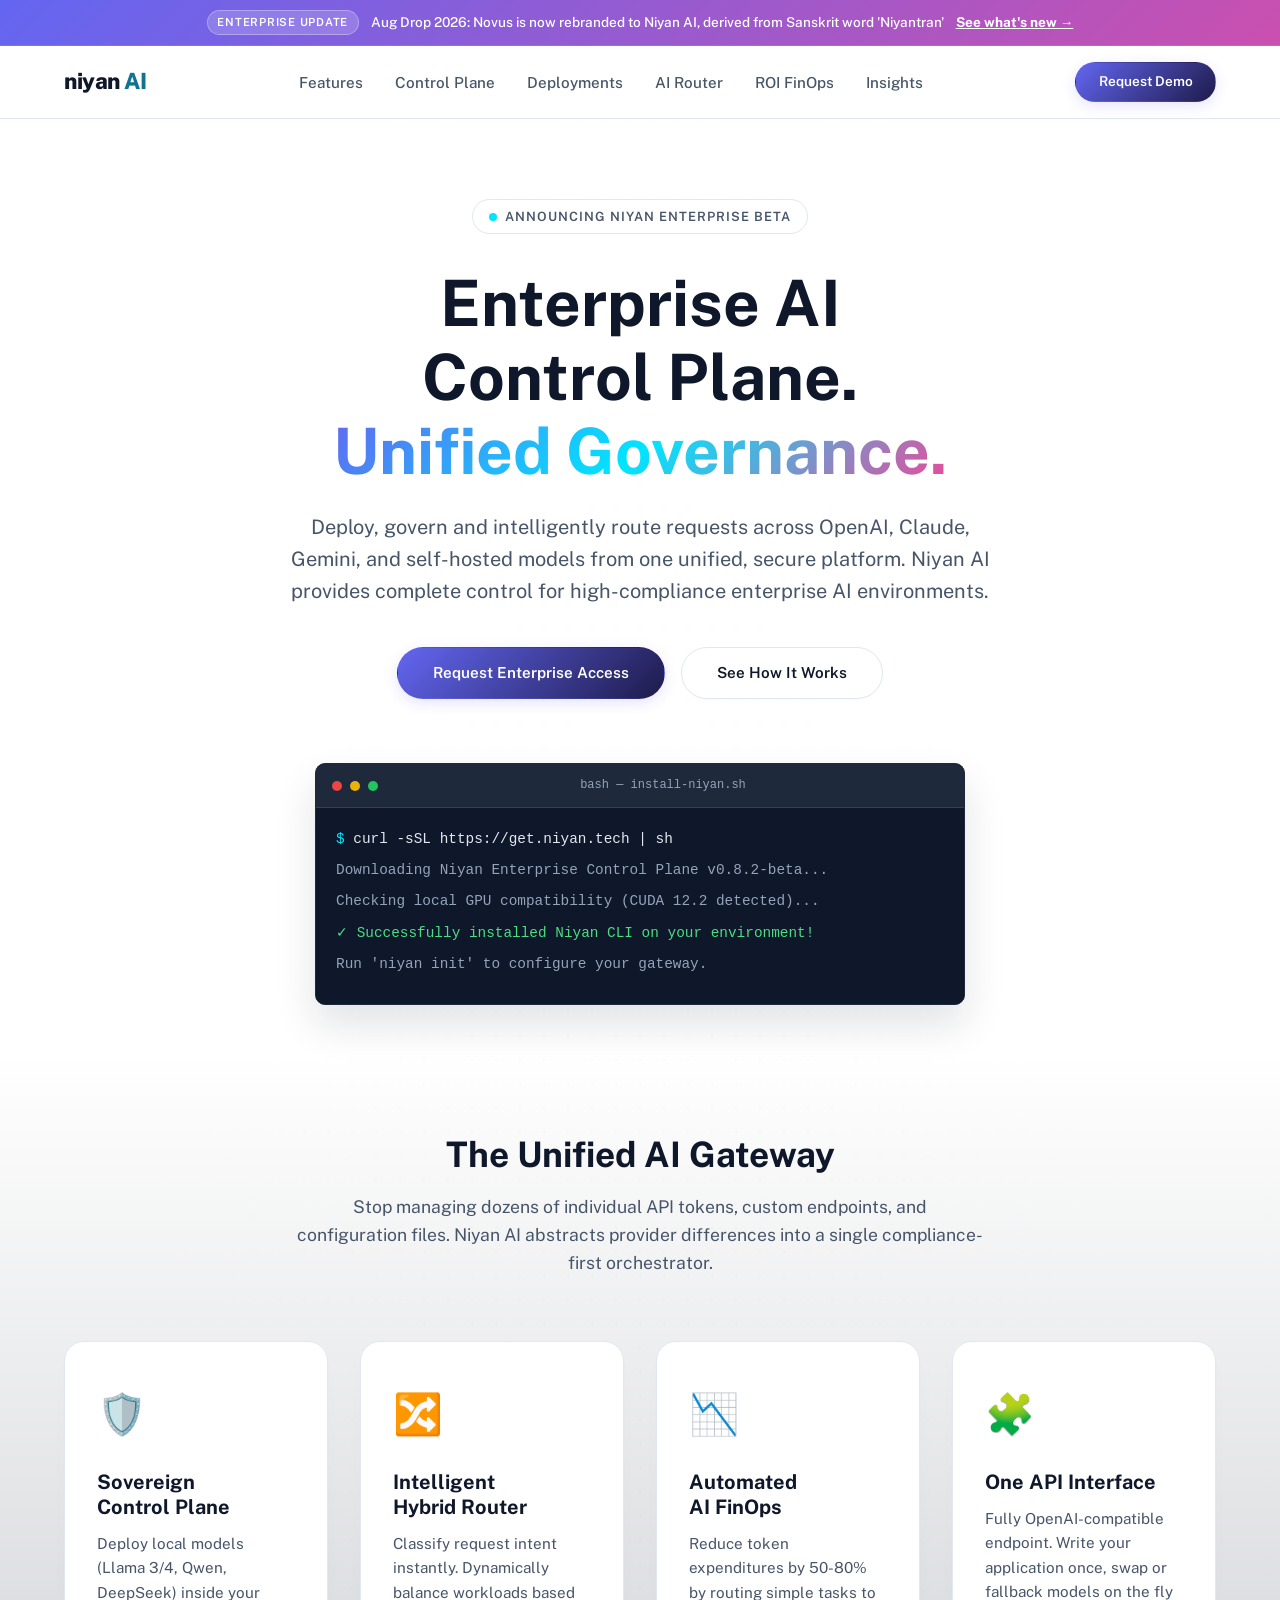
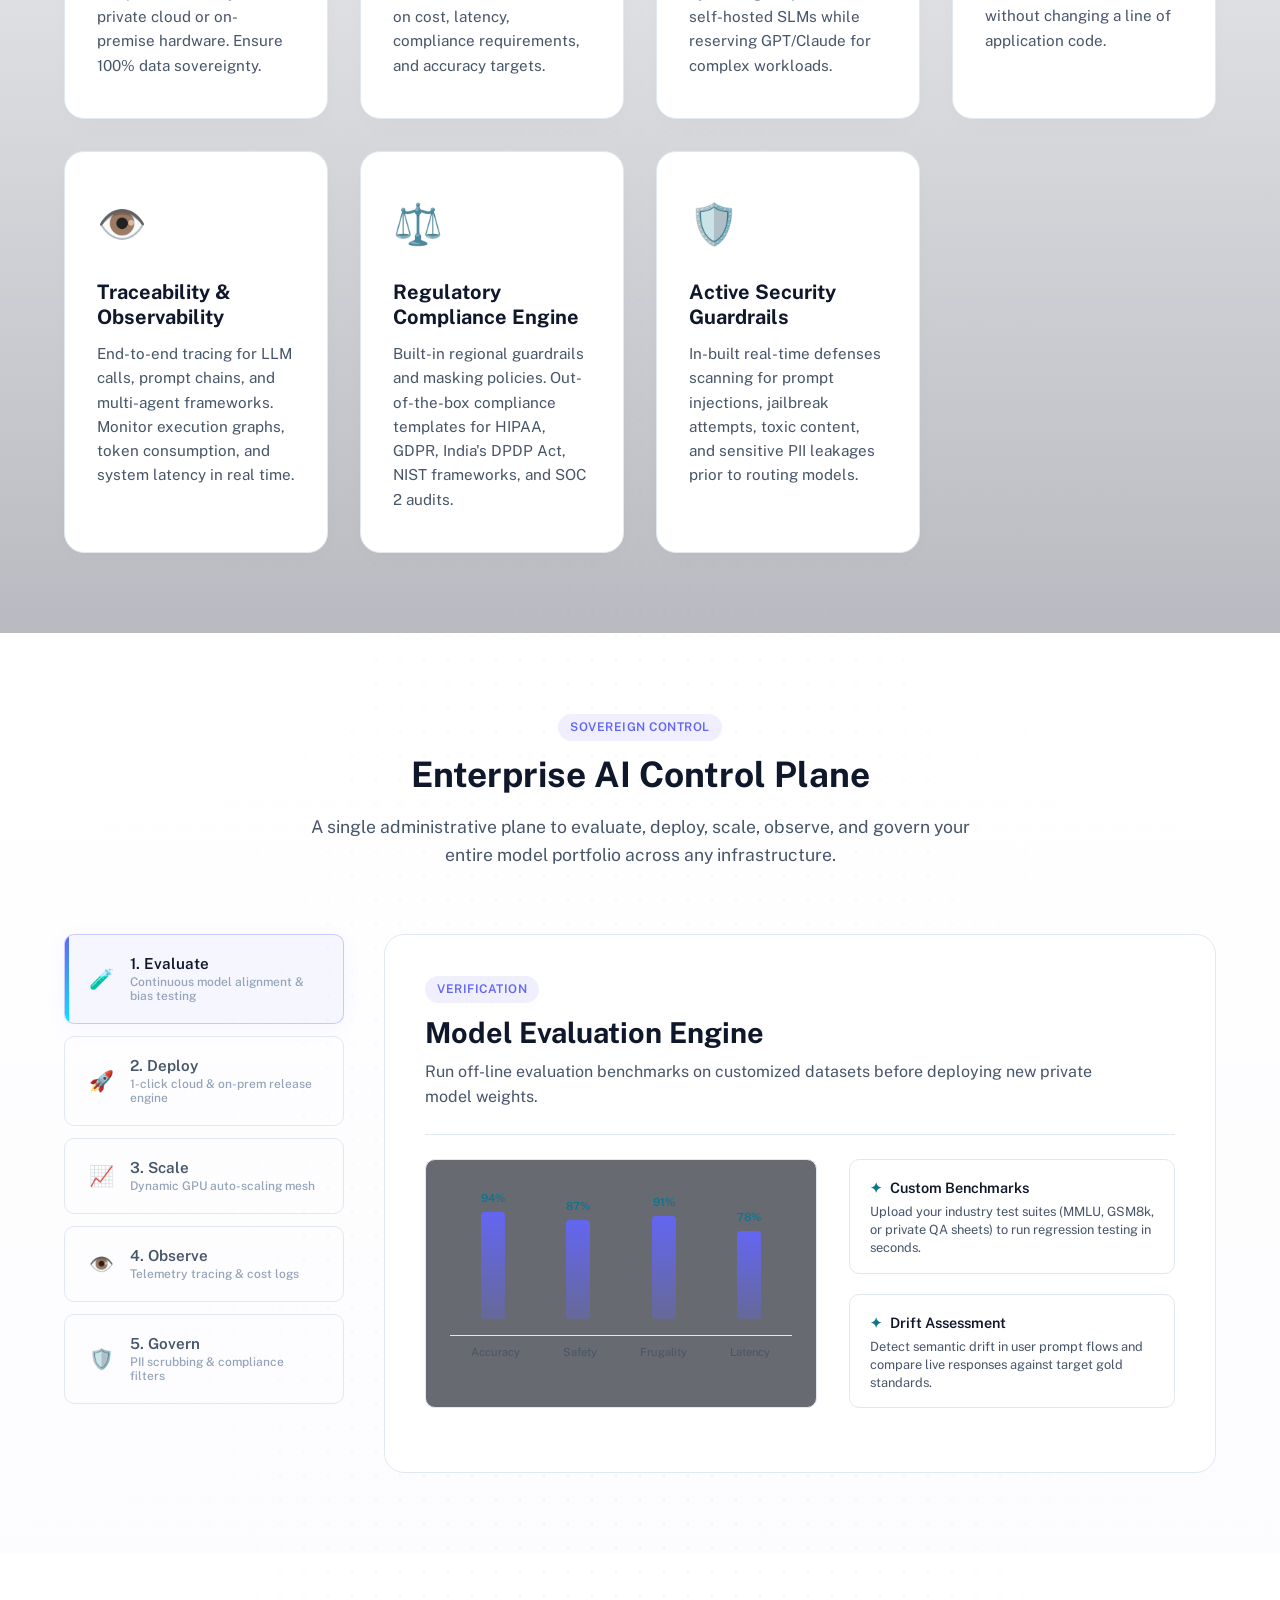
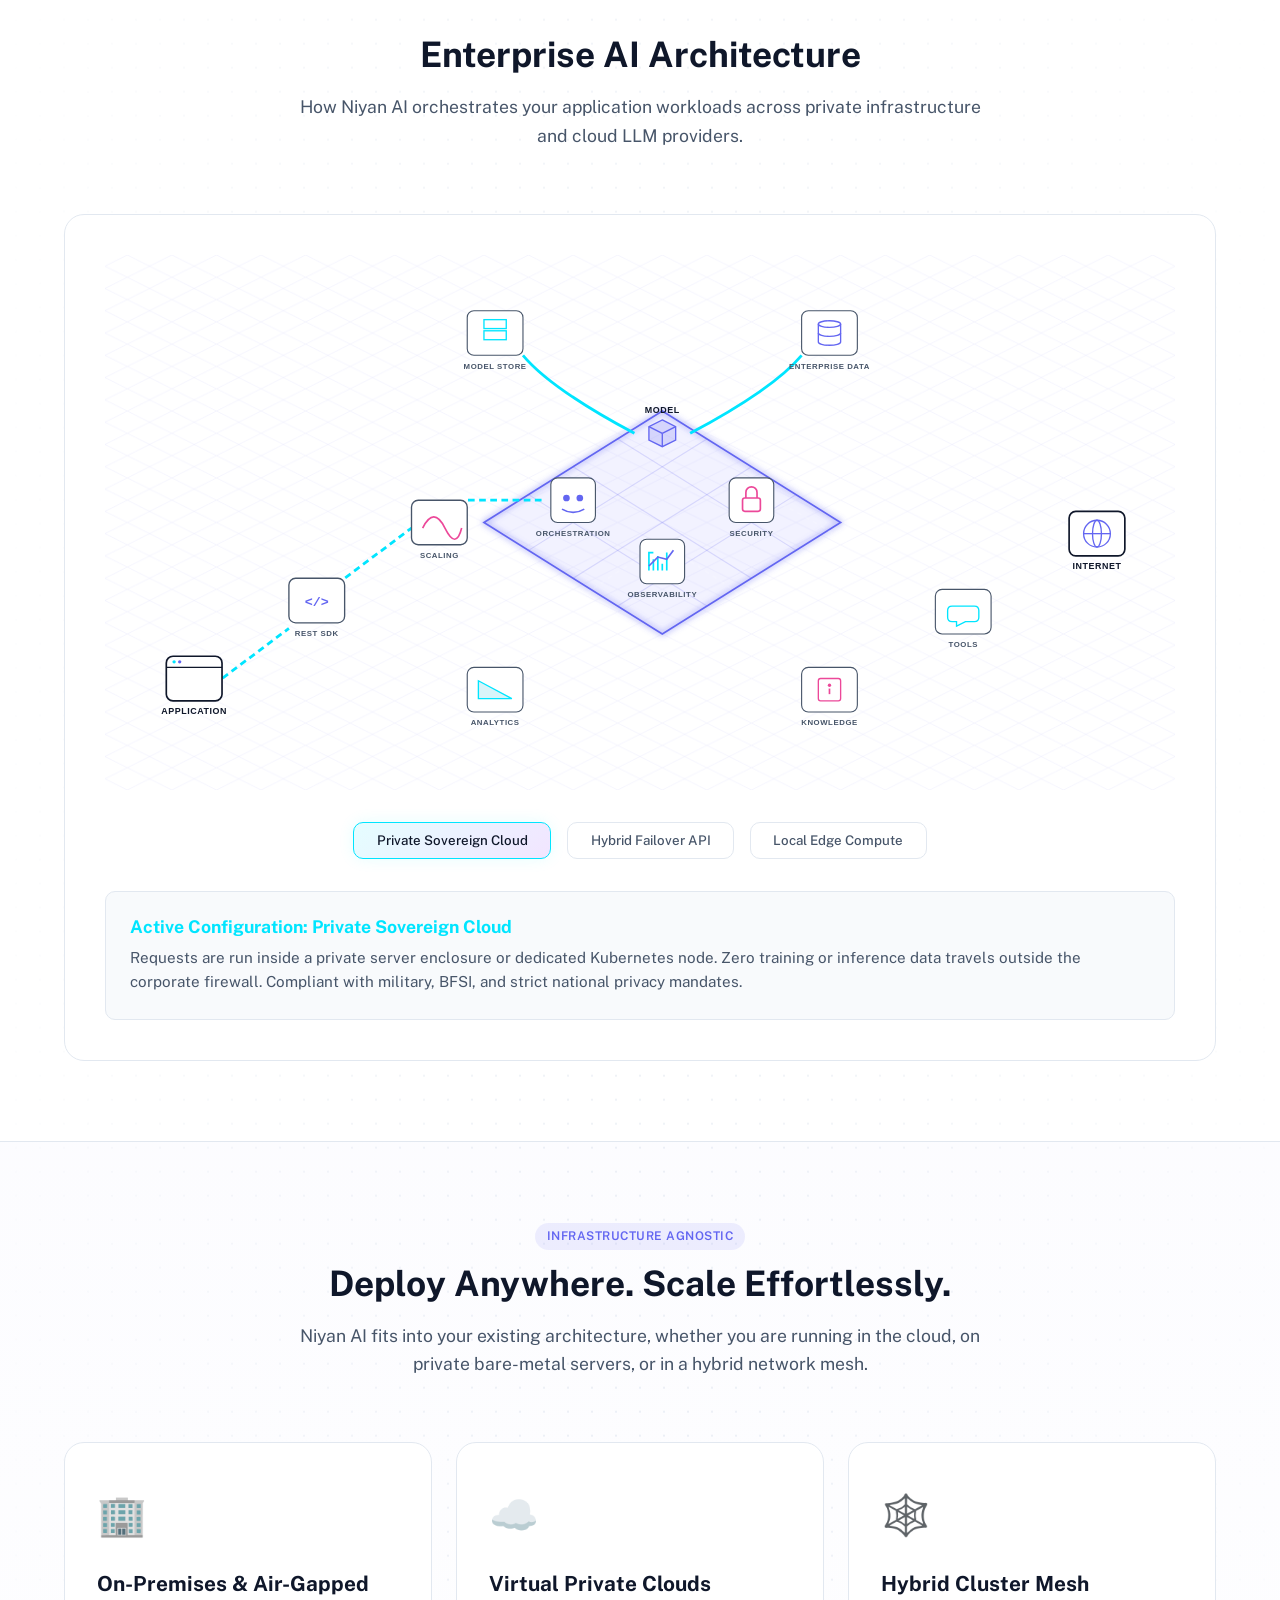
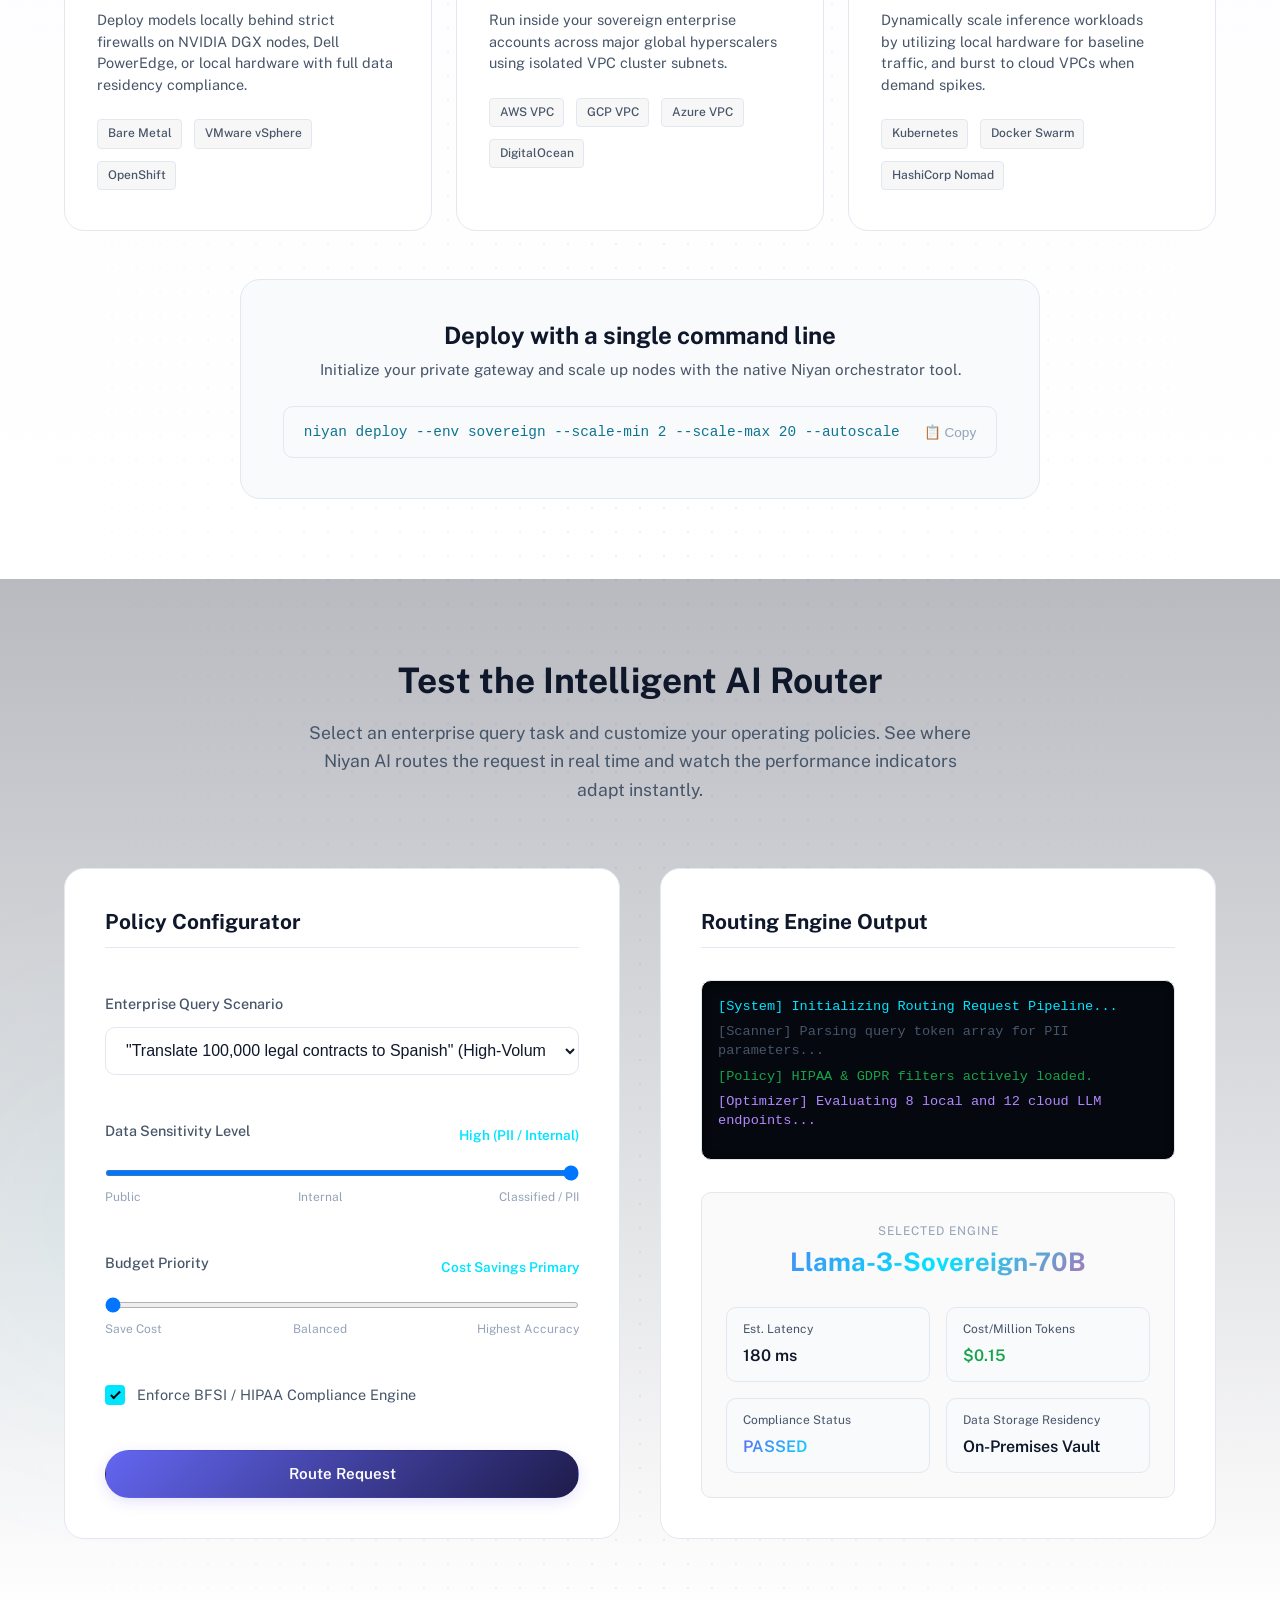
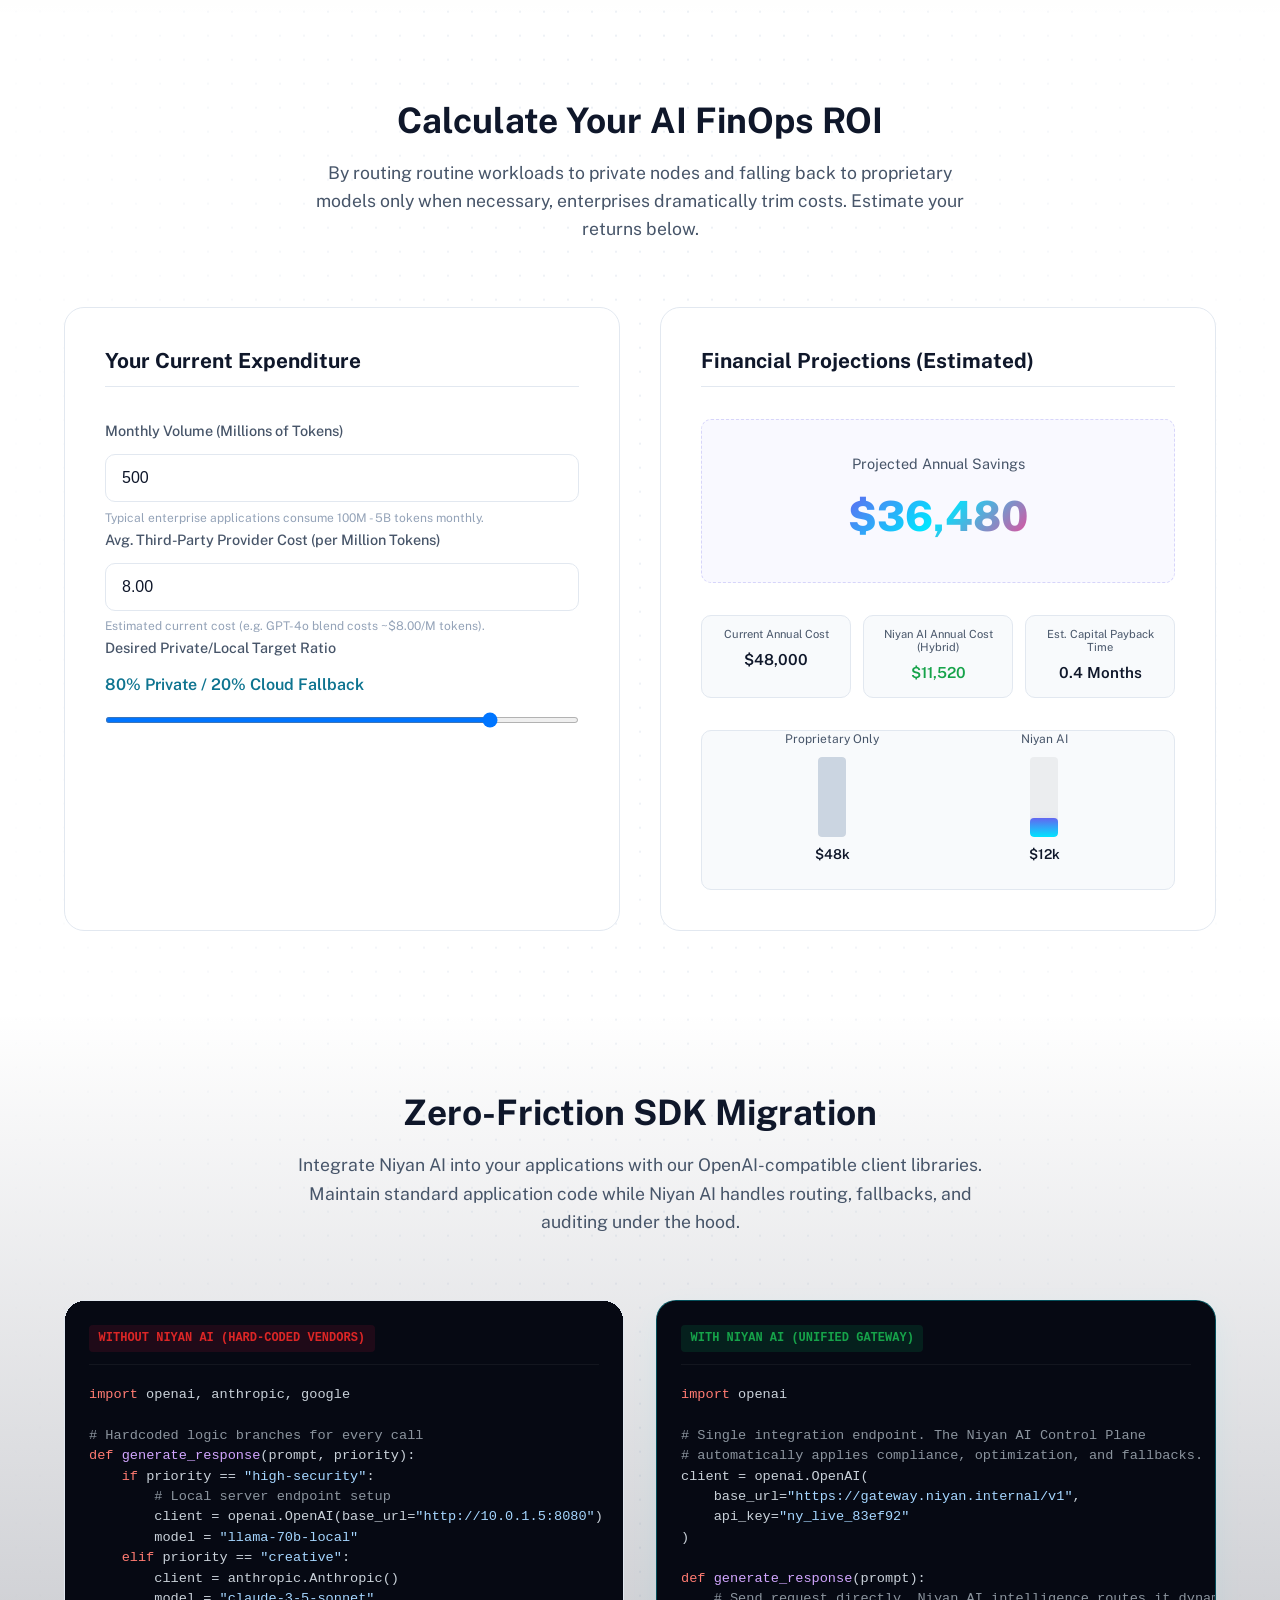
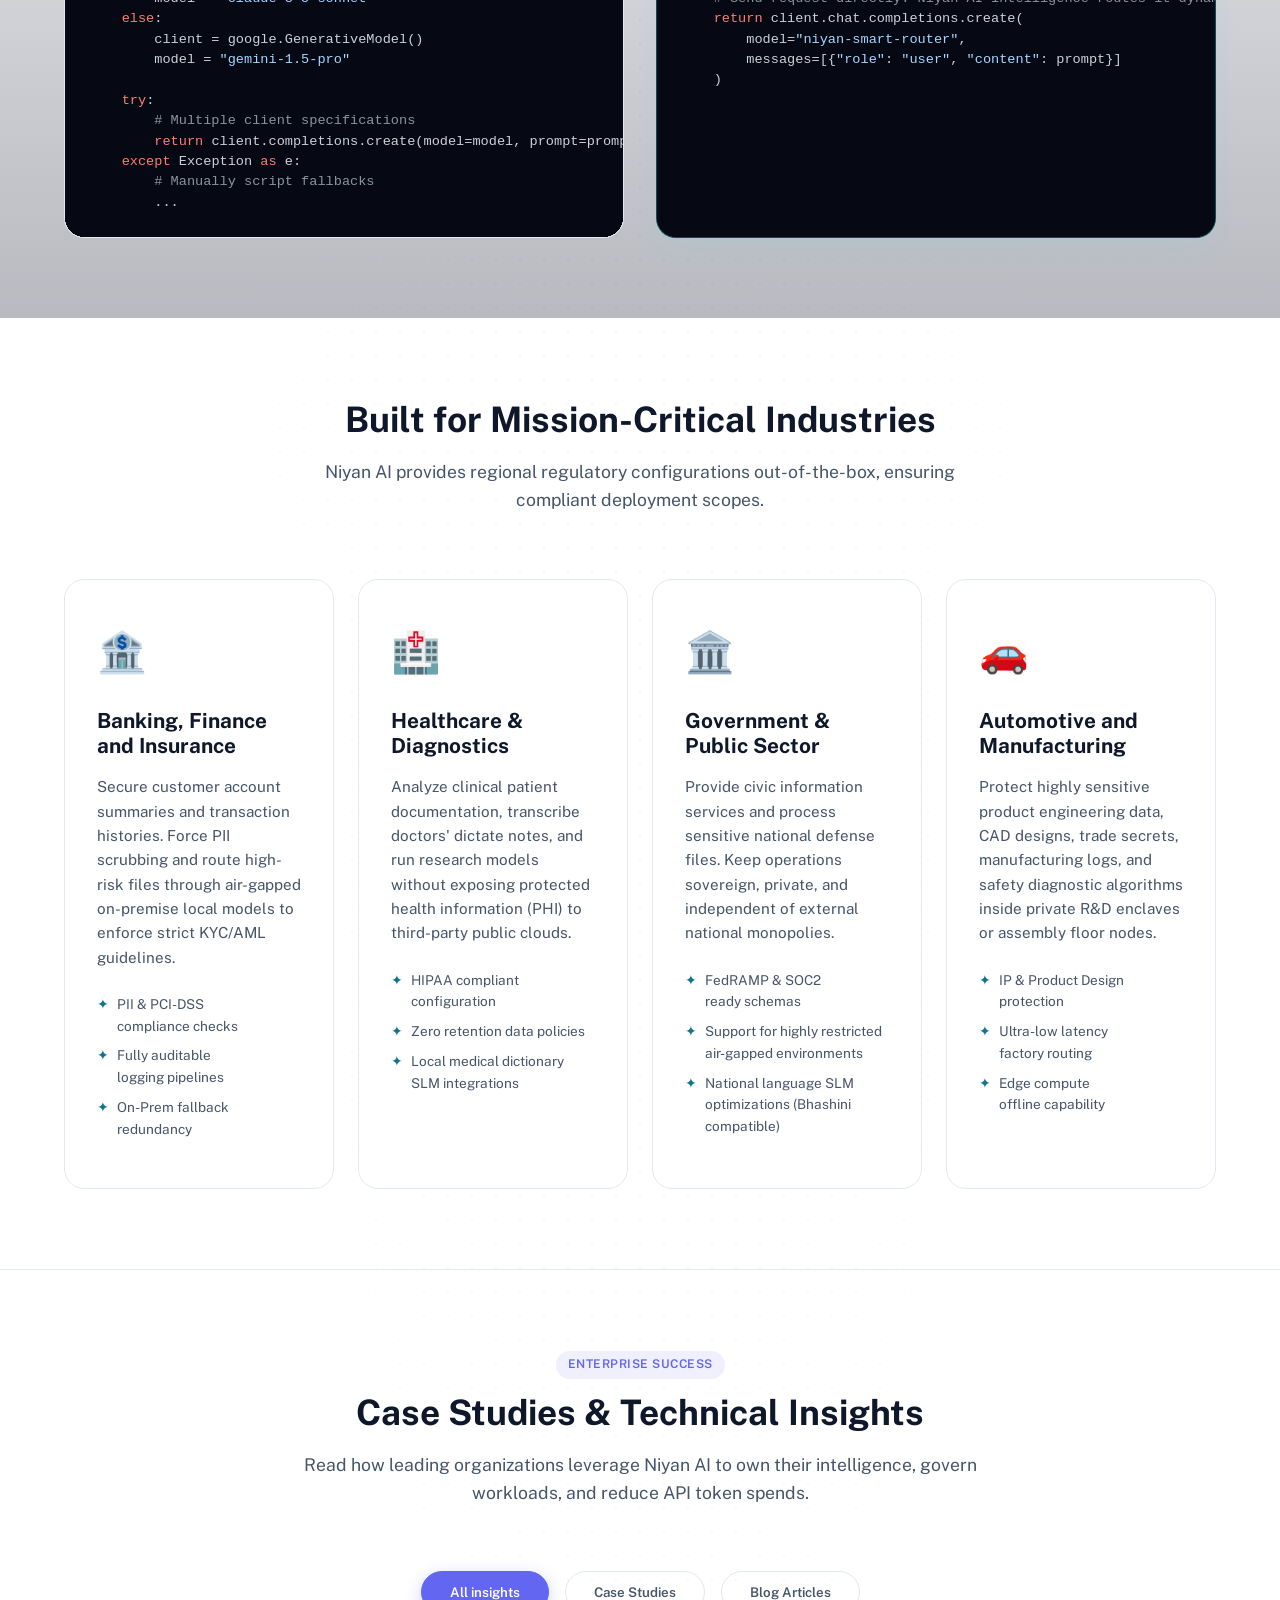
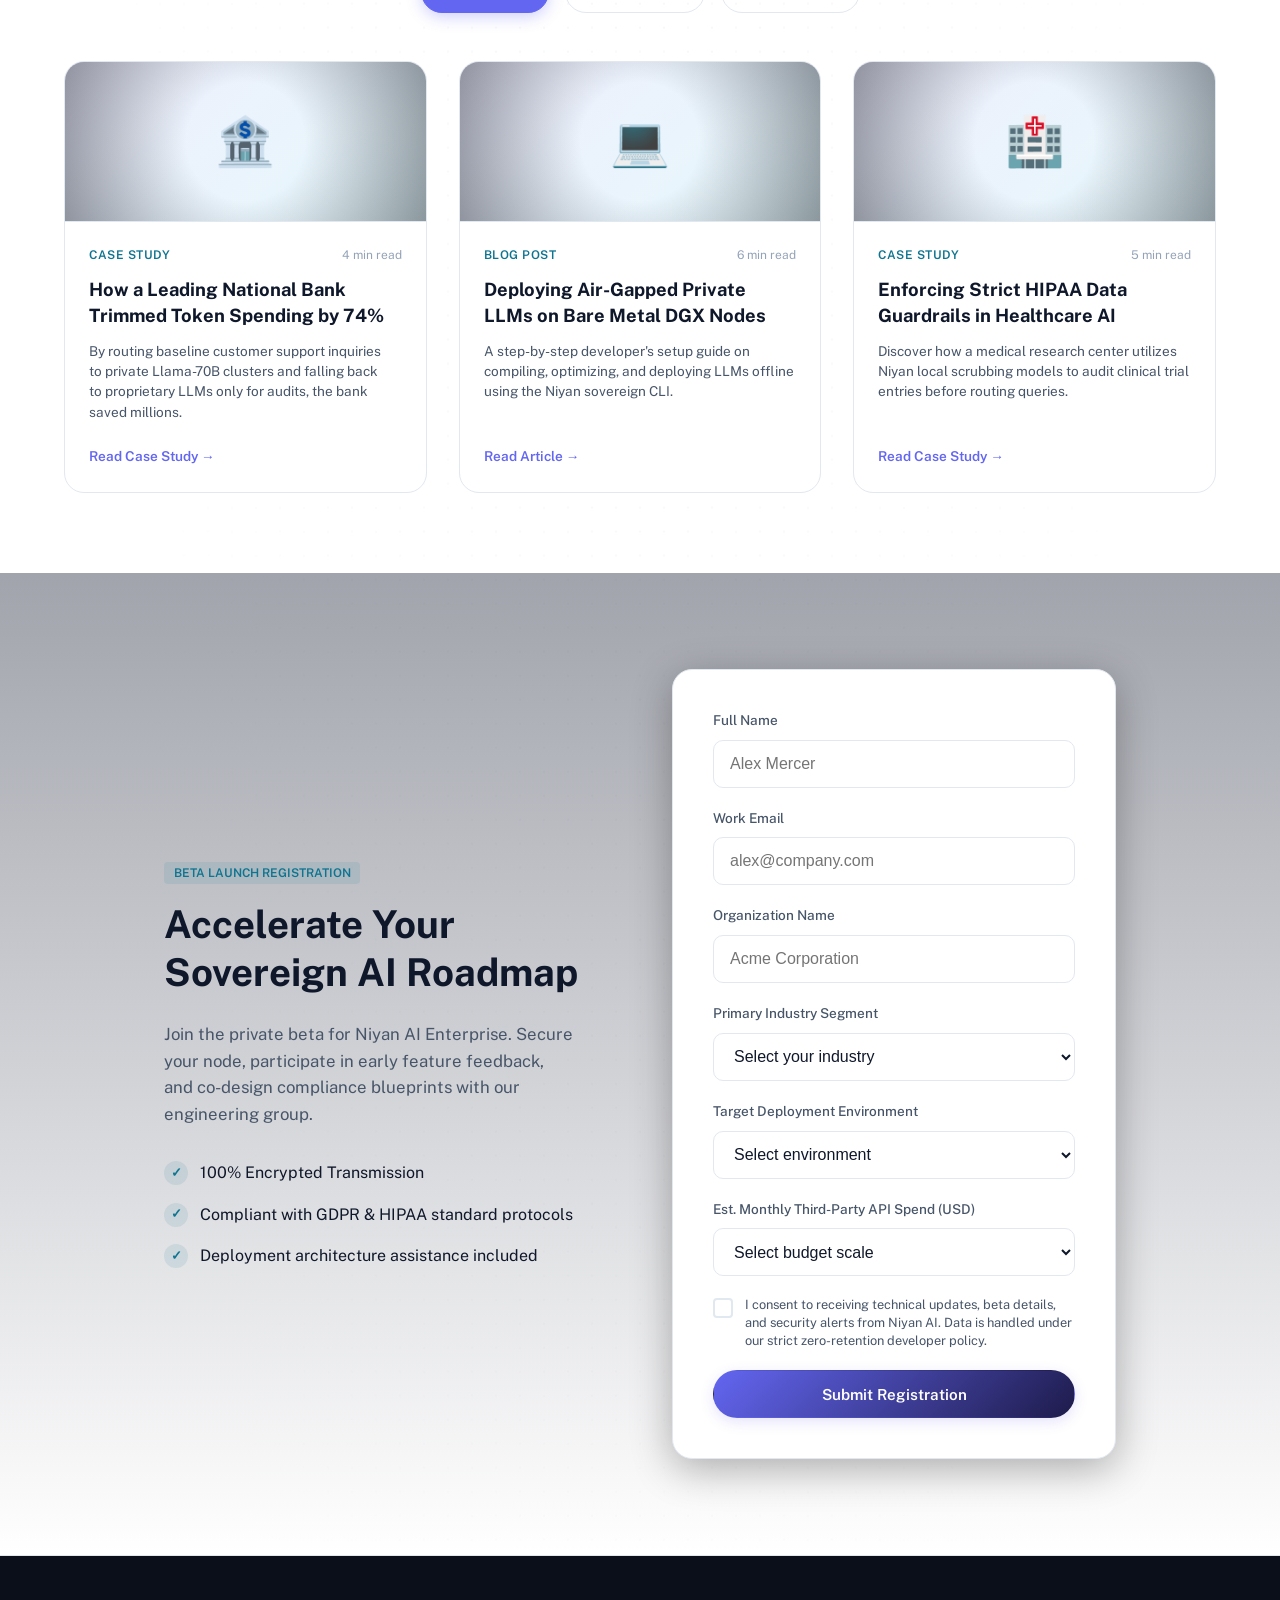
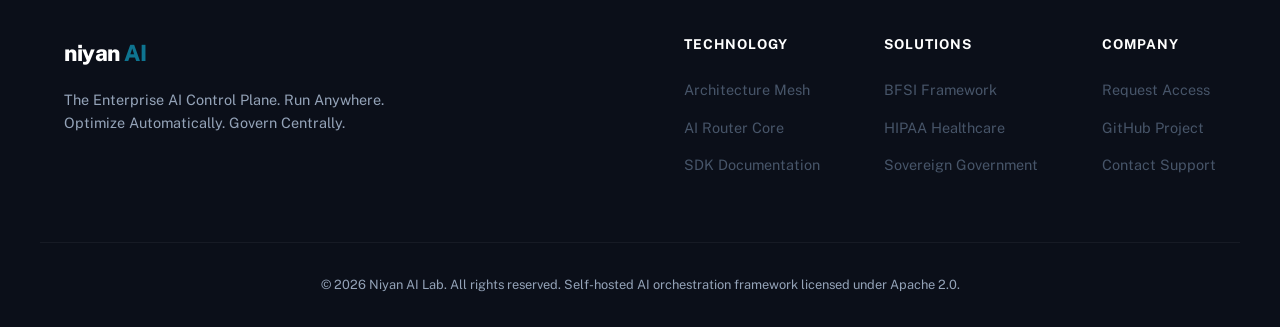
==== commit e5885598: "chnage month to Aug" ====
--- a/index.html
+++ b/index.html
@@ -29,7 +29,7 @@
     <!-- Top Announcement Banner -->
     <div class="top-banner">
       <span class="banner-badge">Enterprise Update</span>
-      <span>July Drop 2026: Novus is now rebranded to Niyan AI, derived from Sanskrit 'Niyantran' (Control).</span>
+      <span>Aug Drop 2026: Novus is now rebranded to Niyan AI, derived from Sanskrit word 'Niyantran'</span>
       <a href="#insights" class="banner-link">See what's new →</a>
     </div>
 
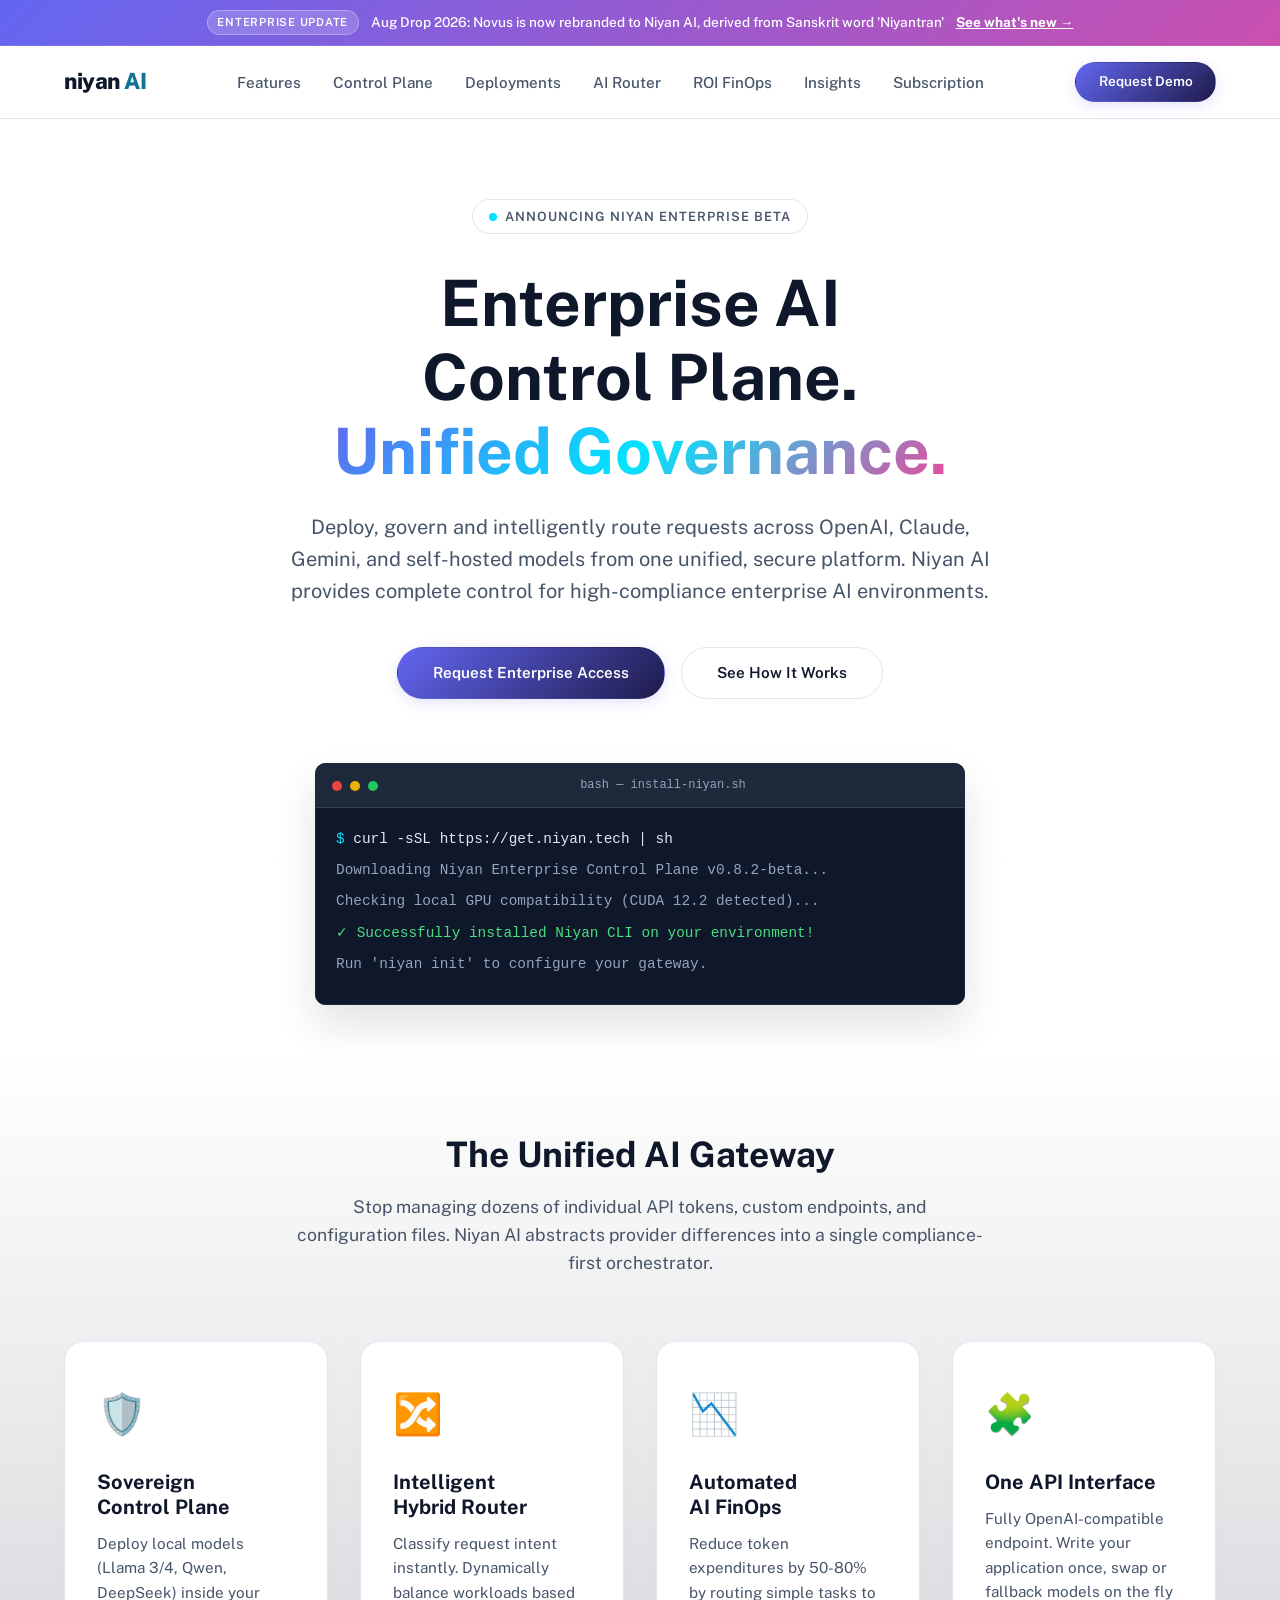
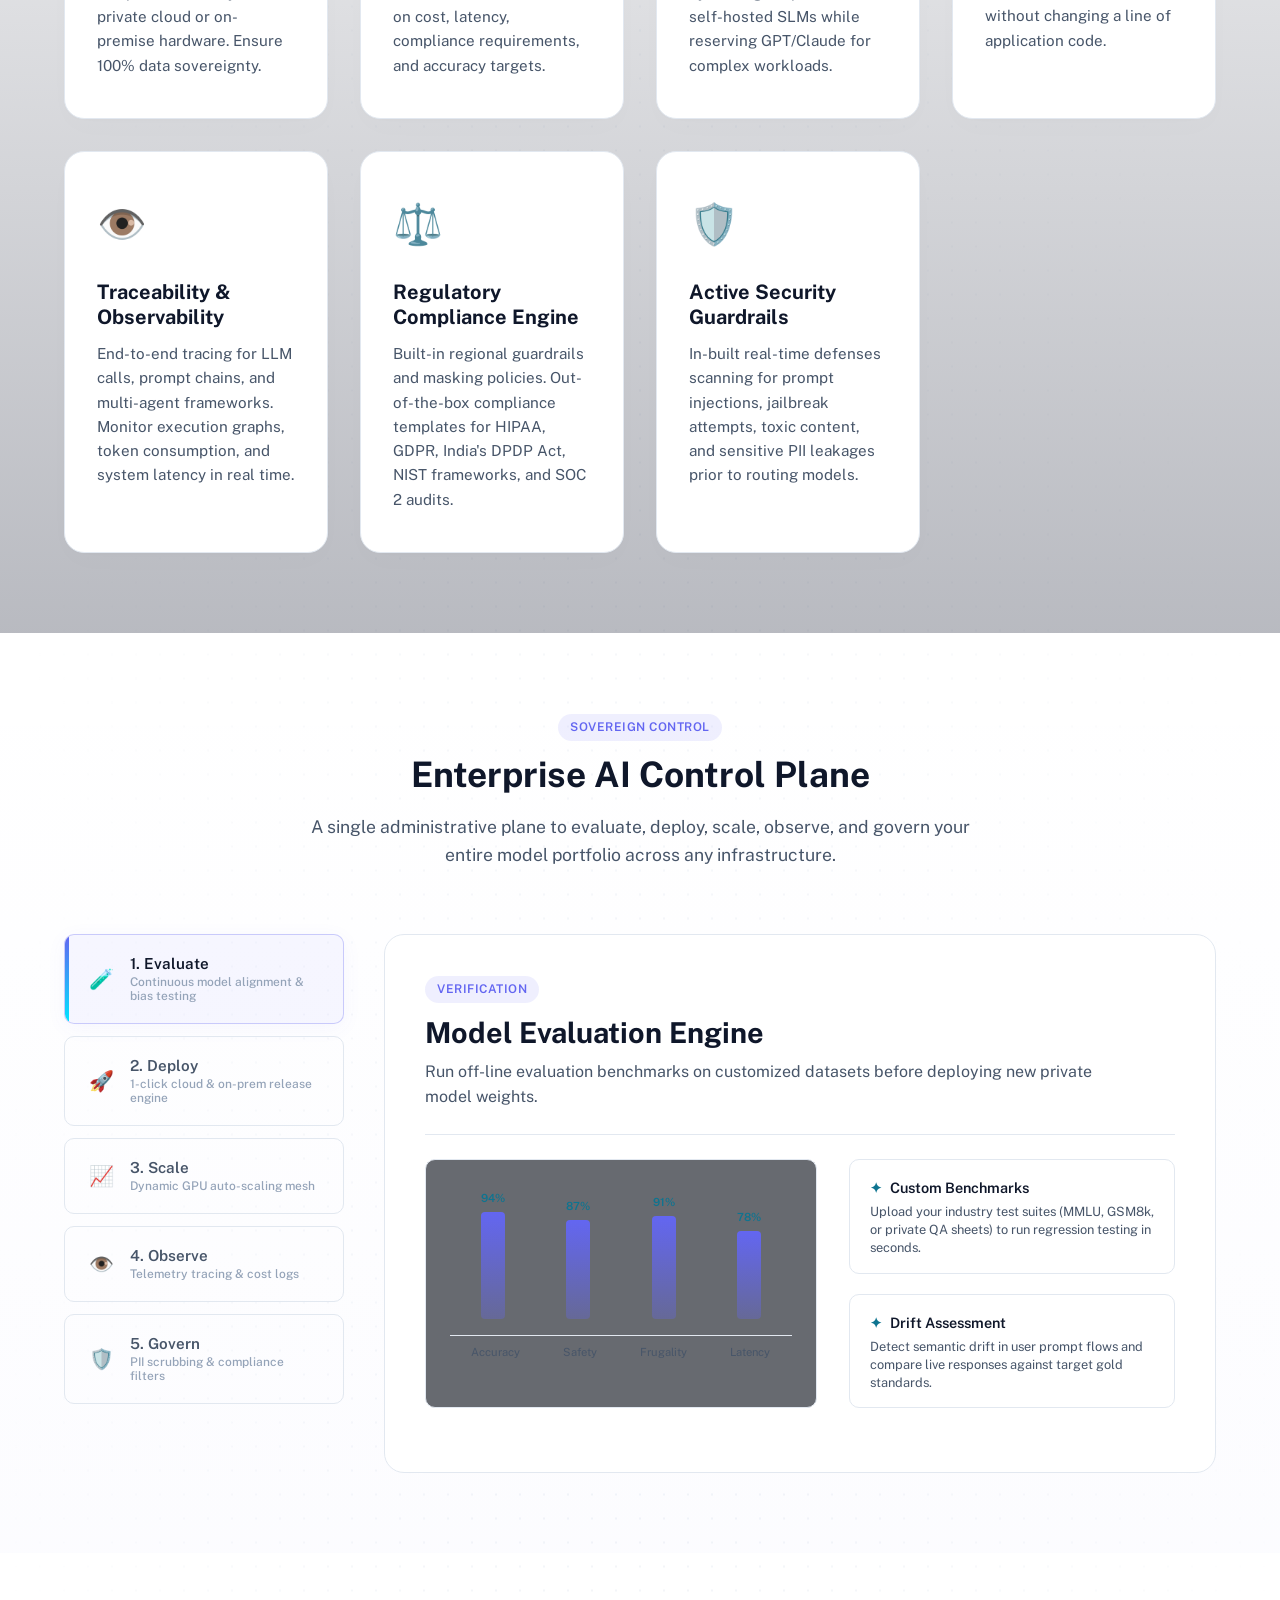
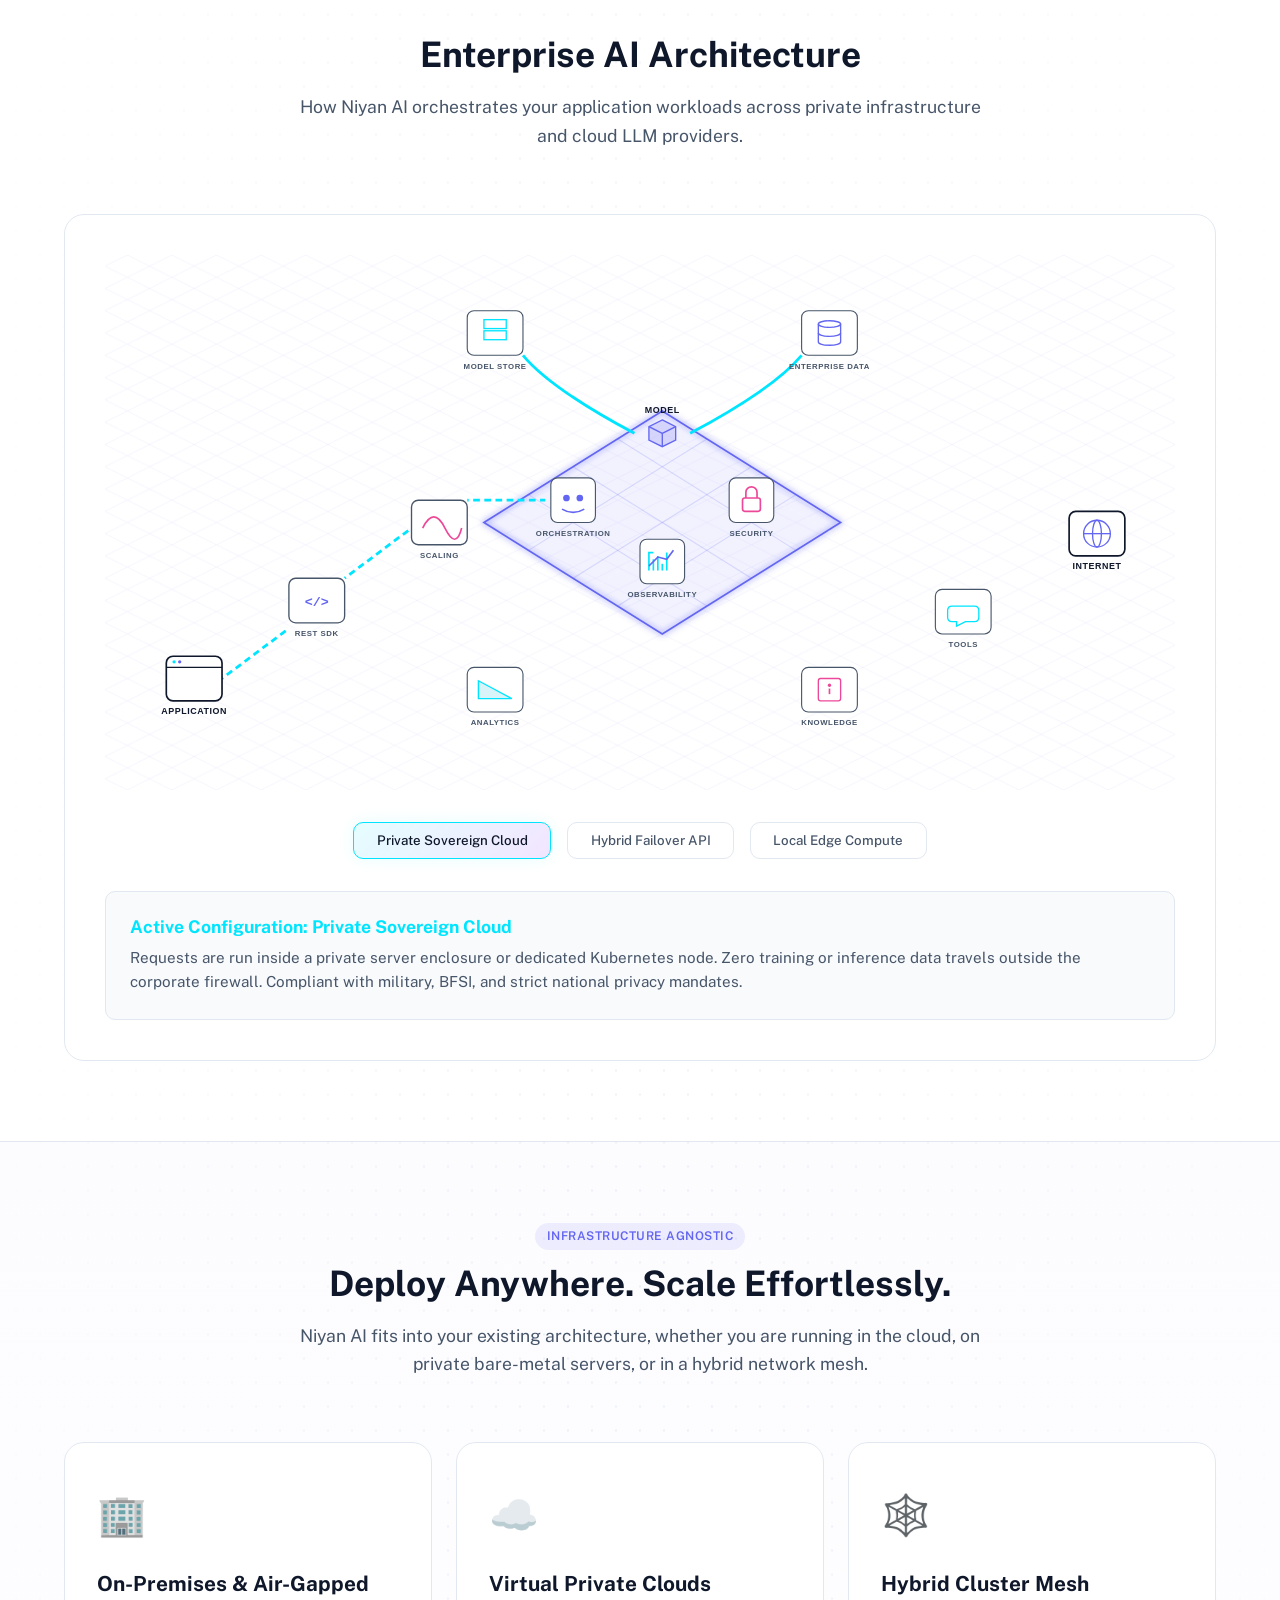
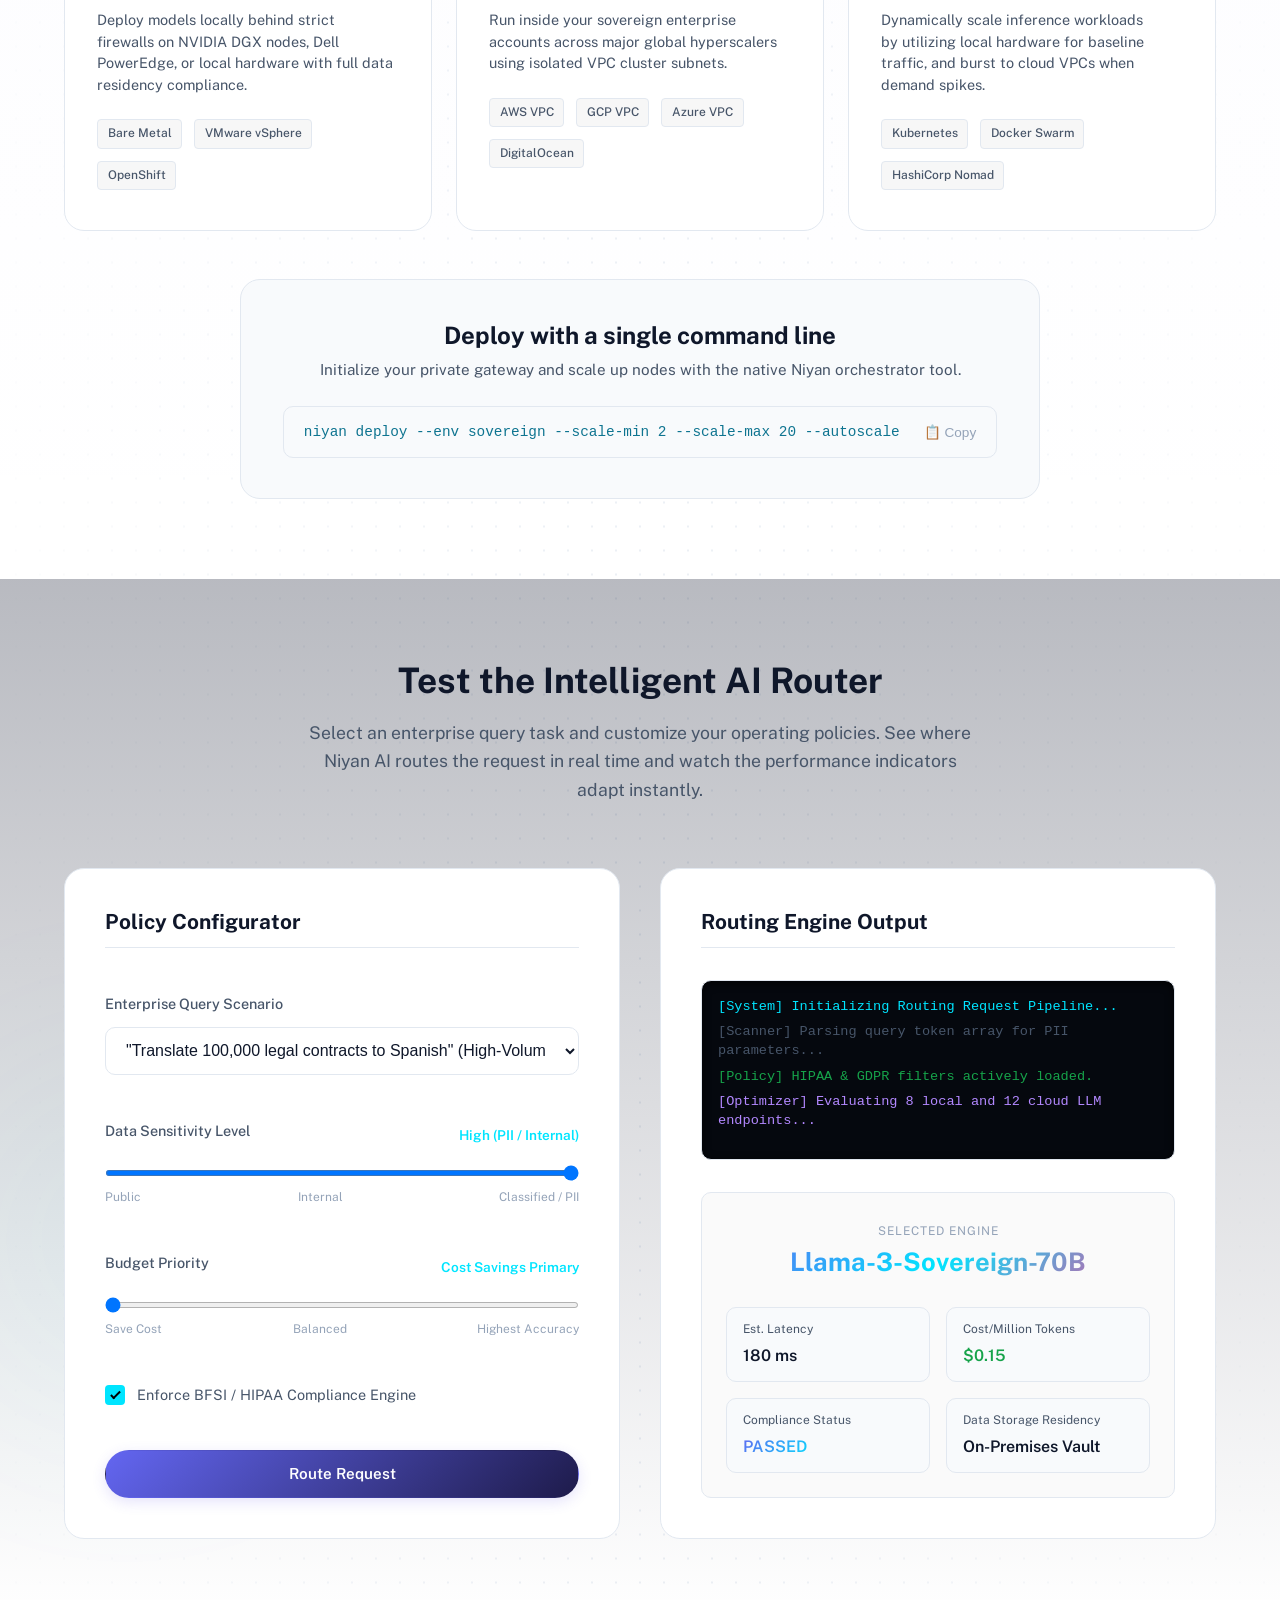
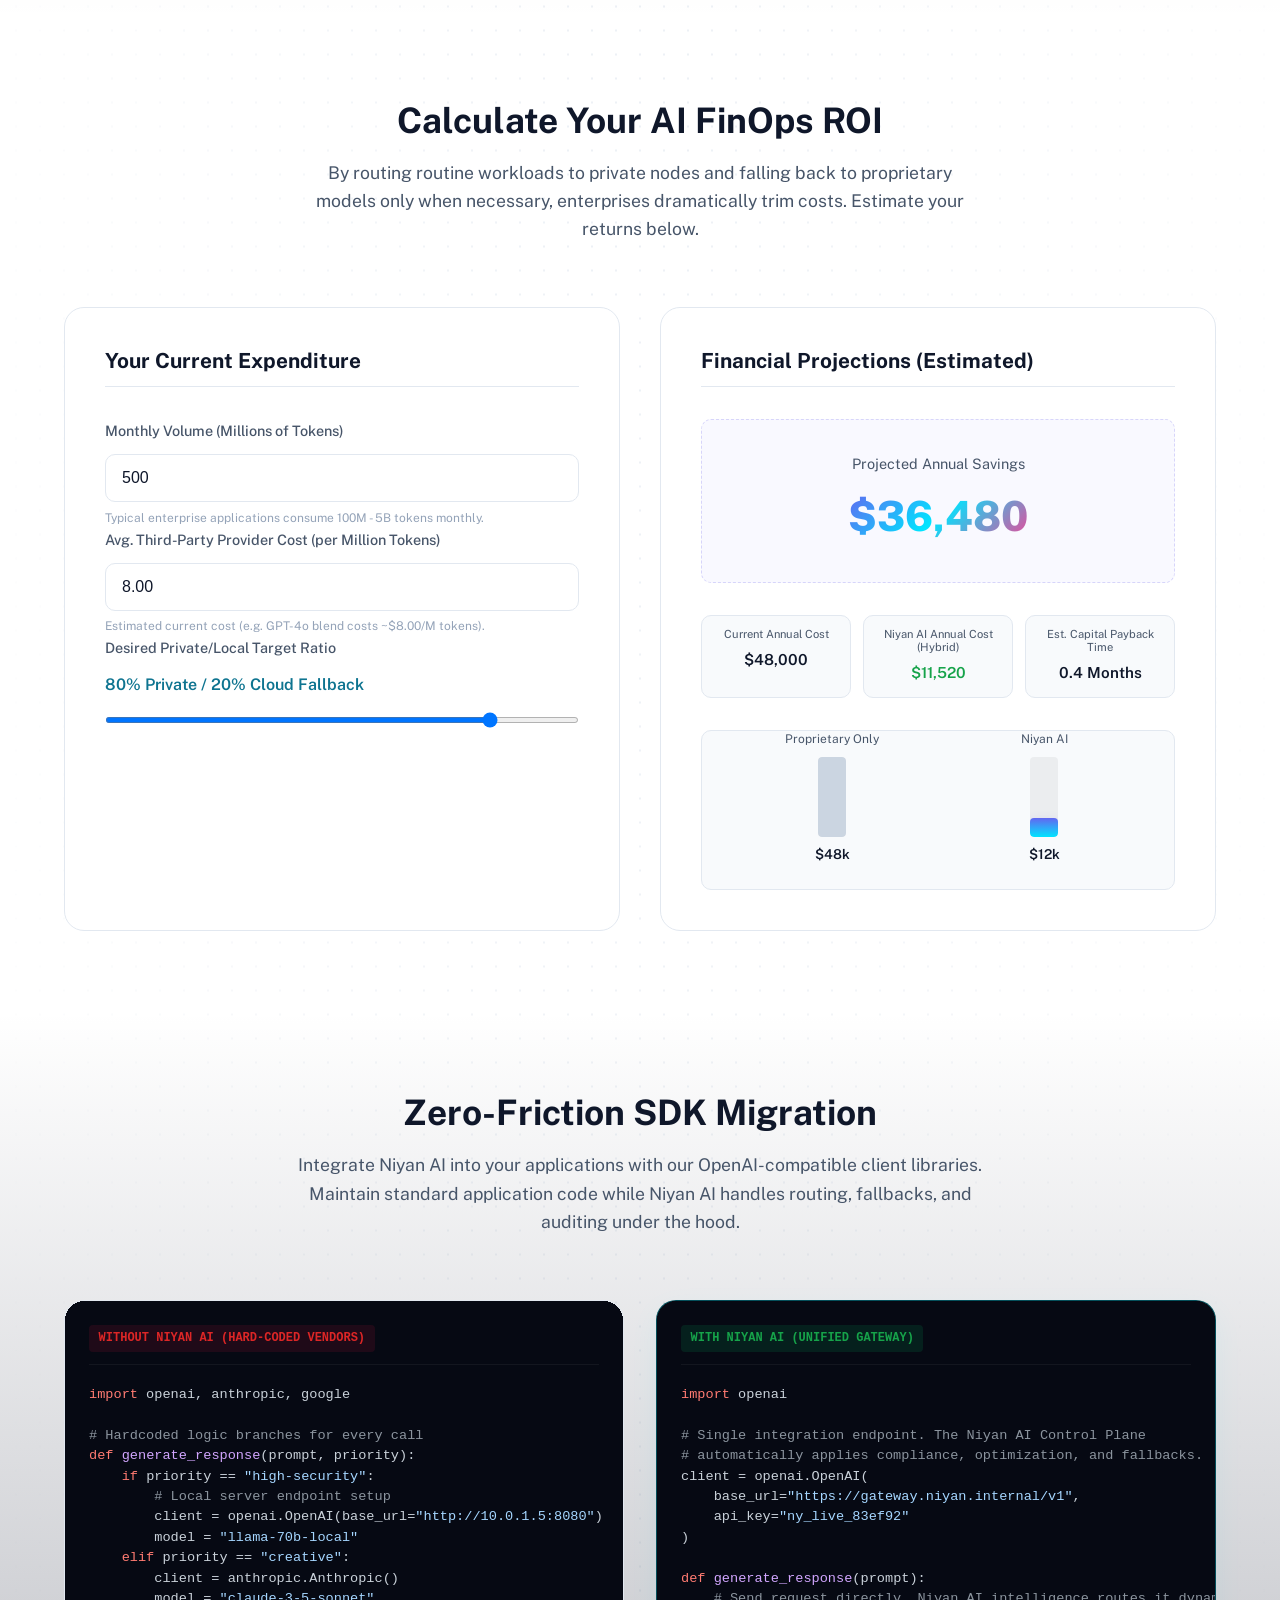
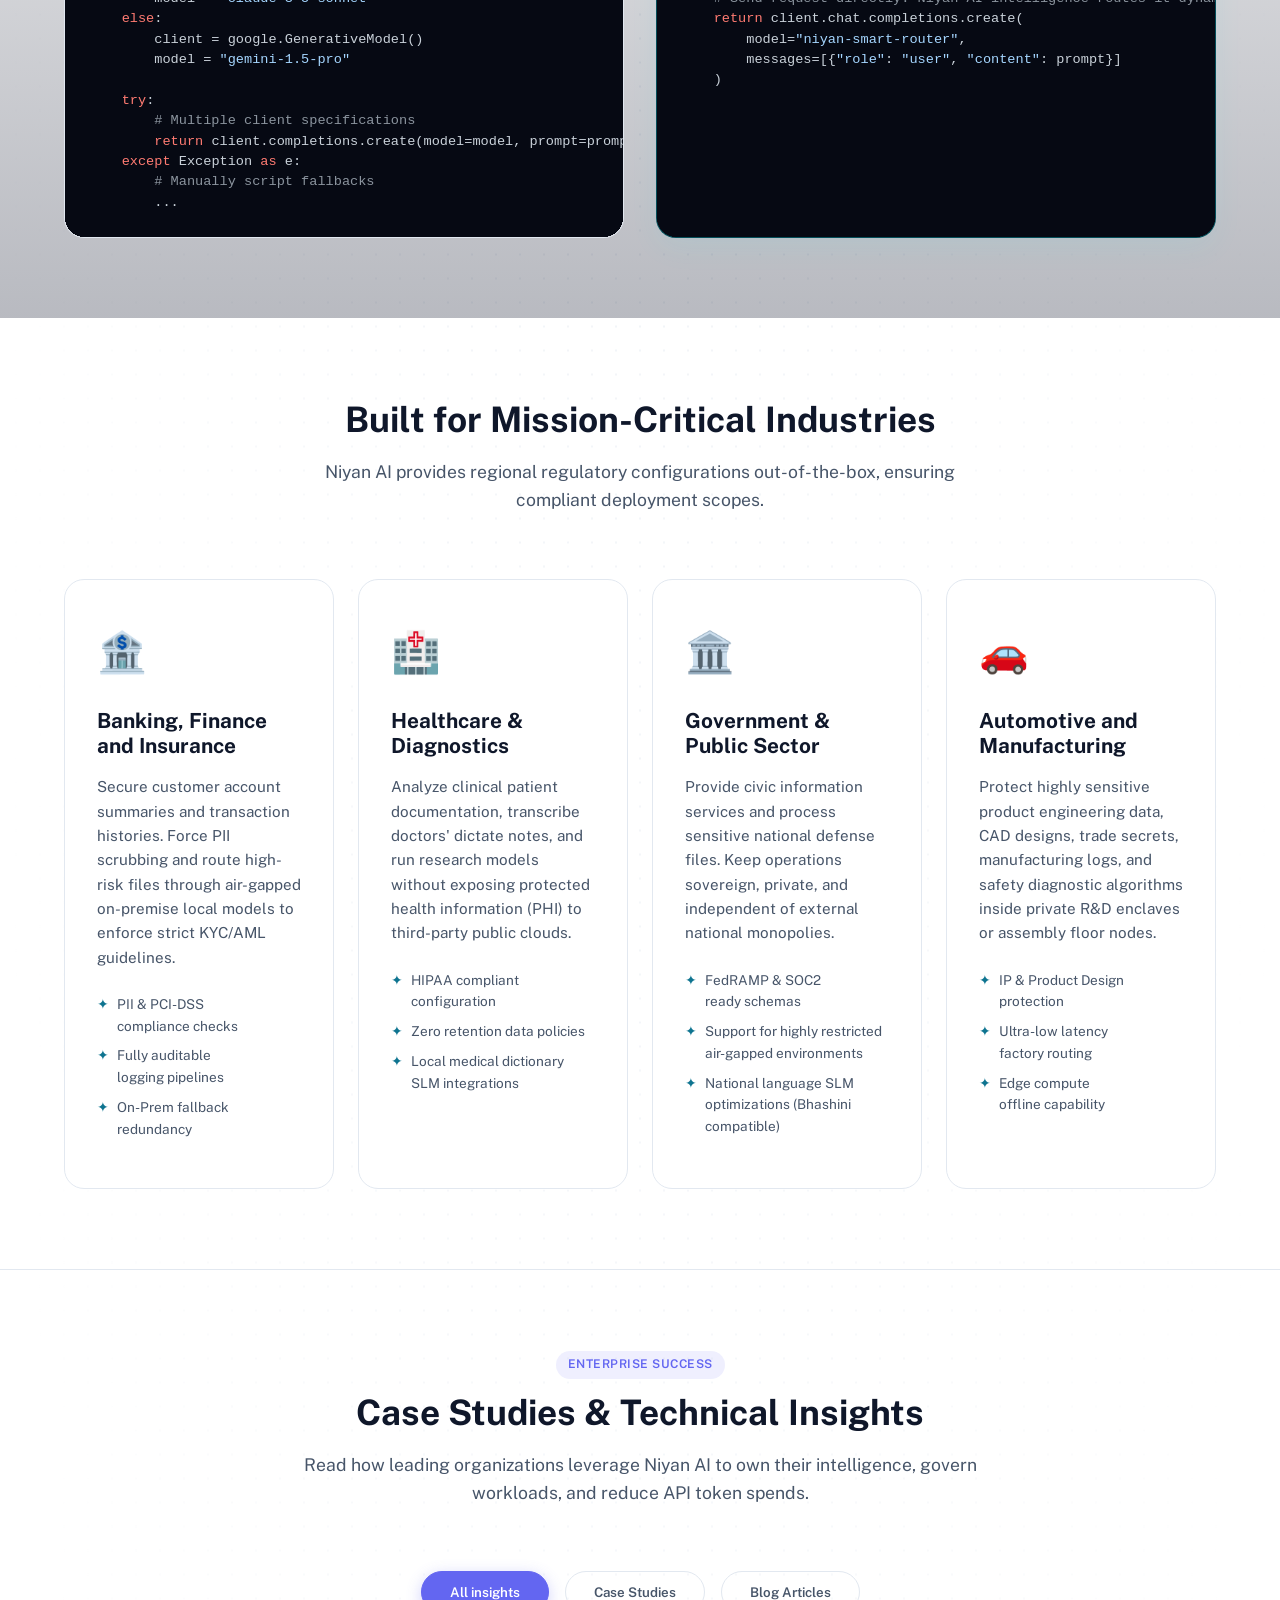
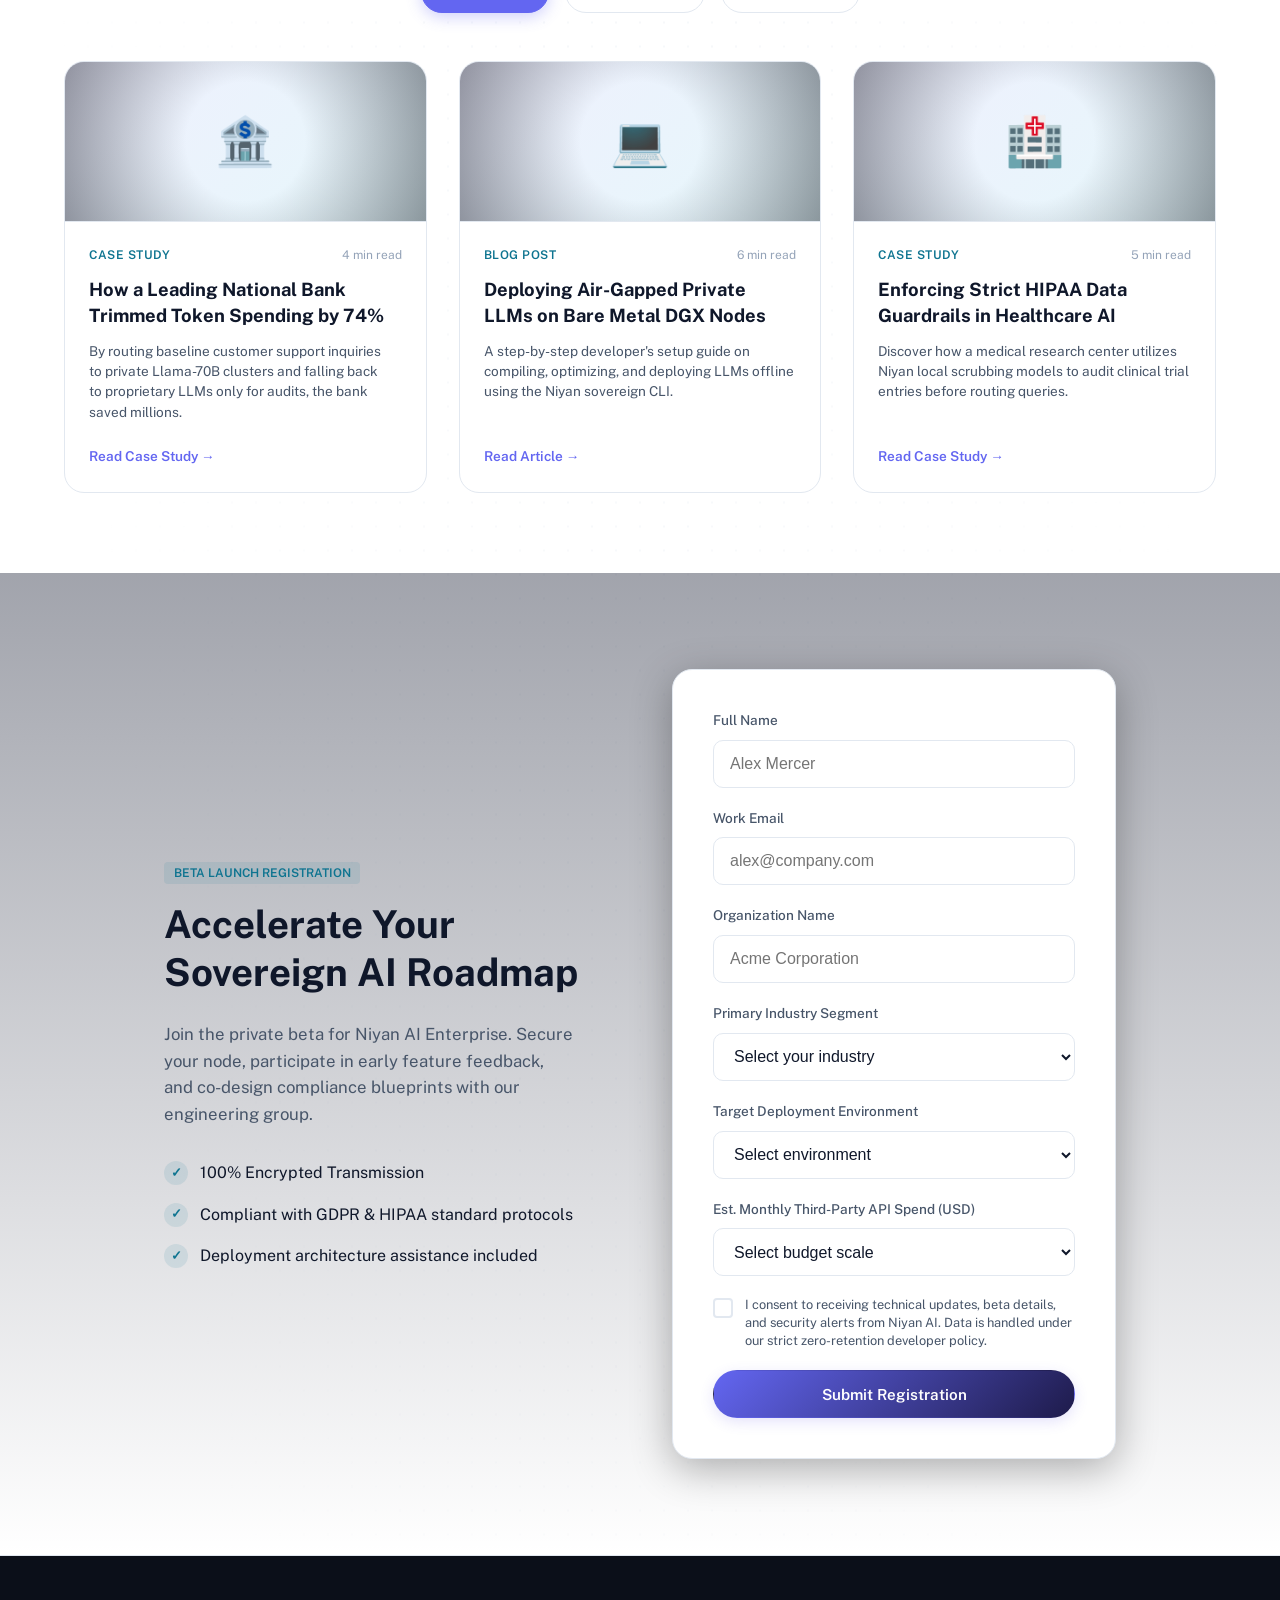
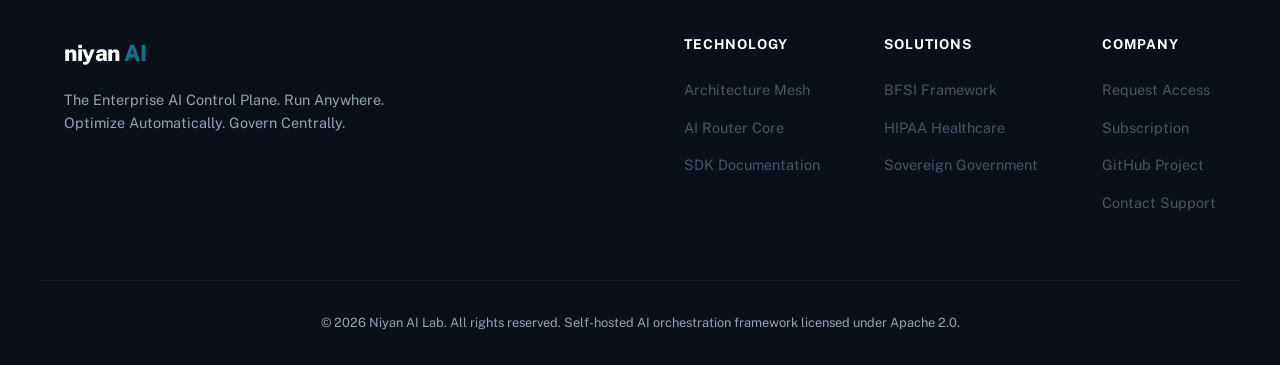
==== commit 560c8370: "Add a Subscription page for VM installs versus Kubernetes. Let visitors pick a VM plan, subscribe, a" ====
--- a/index.html
+++ b/index.html
@@ -48,6 +48,7 @@
             <li><a href="#router-demo" class="nav-link">AI Router</a></li>
             <li><a href="#calculator" class="nav-link">ROI FinOps</a></li>
             <li><a href="#insights" class="nav-link">Insights</a></li>
+            <li><a href="subscription.html" class="nav-link">Subscription</a></li>
           </ul>
         </nav>
 
@@ -1133,6 +1134,7 @@
           <h4>Company</h4>
           <ul>
             <li><a href="#register-beta">Request Access</a></li>
+            <li><a href="subscription.html">Subscription</a></li>
             <li><a href="https://github.com" target="_blank" rel="noopener">GitHub Project</a></li>
             <li><a href="#">Contact Support</a></li>
           </ul>
--- a/styles.css
+++ b/styles.css
@@ -255,6 +255,11 @@
   outline: none;
 }
 
+.nav-link.active {
+  color: var(--accent-cyan-text);
+  font-weight: 600;
+}
+
 /* Buttons */
 .btn {
   display: inline-flex;
@@ -1419,6 +1424,17 @@
 }
 
 /* Responsive Media Queries */
+@media (max-width: 1100px) {
+  .main-nav ul {
+    gap: 1.1rem;
+  }
+
+  .nav-link {
+    font-size: 0.88rem;
+    white-space: nowrap;
+  }
+}
+
 @media (max-width: 900px) {
   .register-grid {
     grid-template-columns: 1fr;
@@ -1430,7 +1446,14 @@
   }
   
   .main-nav {
-    display: none; /* Simplification for prototype menu */
+    display: block;
+    overflow-x: auto;
+    max-width: min(58vw, 420px);
+    -webkit-overflow-scrolling: touch;
+  }
+
+  .main-nav ul {
+    gap: 1rem;
   }
 }
 
@@ -2256,3 +2279,209 @@
   from { height: 0; }
 }
 
+/* ==========================================================================
+   Subscription page
+   ========================================================================== */
+.subscription-page .sub-hero {
+  padding-block: 4.5rem 1.5rem;
+  text-align: center;
+}
+
+.subscription-page .sub-hero-inner {
+  display: flex;
+  flex-direction: column;
+  align-items: center;
+  max-width: 760px;
+}
+
+.sub-plans-section {
+  padding-block: 1.5rem 4rem;
+}
+
+.plan-grid {
+  display: grid;
+  grid-template-columns: repeat(2, minmax(0, 1fr));
+  gap: 1.75rem;
+}
+
+.plan-card {
+  position: relative;
+  display: flex;
+  flex-direction: column;
+  align-items: flex-start;
+  text-align: left;
+  width: 100%;
+  appearance: none;
+  -webkit-appearance: none;
+  background: var(--bg-card);
+  border: 1px solid var(--border-color);
+  border-radius: var(--border-radius-lg);
+  padding: 2.25rem 2rem;
+  cursor: pointer;
+  font-family: inherit;
+  color: inherit;
+  box-shadow: 0 1px 3px rgba(0, 0, 0, 0.01), 0 10px 30px rgba(0, 0, 0, 0.01);
+  transition: var(--transition-smooth);
+}
+
+.plan-card:hover,
+.plan-card:focus-visible {
+  transform: translateY(-3px);
+  border-color: var(--accent-violet);
+  box-shadow: 0 10px 40px rgba(79, 70, 229, 0.08);
+  outline: none;
+}
+
+.plan-card--selected {
+  border-color: var(--accent-violet);
+  box-shadow: 0 10px 40px rgba(79, 70, 229, 0.12);
+}
+
+.plan-card--soon {
+  cursor: default;
+  opacity: 0.78;
+  background: linear-gradient(180deg, #f8fafc 0%, #ffffff 100%);
+}
+
+.plan-card--soon:hover,
+.plan-card--soon:focus-visible {
+  transform: none;
+  border-color: var(--border-color);
+  box-shadow: 0 1px 3px rgba(0, 0, 0, 0.01), 0 10px 30px rgba(0, 0, 0, 0.01);
+}
+
+.plan-card--soon-pulse {
+  animation: k8sSoonPulse 0.55s ease;
+}
+
+@keyframes k8sSoonPulse {
+  0% { transform: scale(1); }
+  40% { transform: scale(0.985); }
+  100% { transform: scale(1); }
+}
+
+.coming-soon-badge {
+  position: absolute;
+  top: 1.15rem;
+  right: 1.15rem;
+  background: rgba(234, 88, 12, 0.12);
+  color: var(--accent-amber);
+  border: 1px solid rgba(234, 88, 12, 0.25);
+  font-size: 0.7rem;
+  font-weight: 700;
+  letter-spacing: 0.6px;
+  text-transform: uppercase;
+  padding: 0.3rem 0.65rem;
+  border-radius: 9999px;
+}
+
+.plan-icon {
+  font-size: 2rem;
+  margin-bottom: 1rem;
+}
+
+.plan-kicker {
+  font-size: 0.75rem;
+  font-weight: 700;
+  letter-spacing: 0.8px;
+  text-transform: uppercase;
+  color: var(--accent-cyan-text);
+  margin-bottom: 0.5rem;
+}
+
+.plan-card--soon .plan-kicker {
+  color: var(--text-muted);
+}
+
+.plan-title {
+  font-size: 1.55rem;
+  margin-bottom: 0.75rem;
+}
+
+.plan-title-sub {
+  font-weight: 600;
+  color: var(--text-secondary);
+  font-size: 1.05rem;
+}
+
+.plan-text {
+  font-size: 0.98rem;
+  line-height: 1.6;
+  margin-bottom: 1.5rem;
+}
+
+.plan-cta {
+  margin-top: auto;
+  font-weight: 700;
+  color: var(--accent-violet);
+}
+
+.plan-cta--muted {
+  color: var(--text-muted);
+  font-weight: 600;
+}
+
+.k8s-toast {
+  margin-top: 1.25rem;
+  text-align: center;
+  color: var(--accent-amber);
+  font-weight: 600;
+}
+
+.sub-detail-section {
+  padding-block: 0 5rem;
+}
+
+.sub-detail-container {
+  max-width: 820px;
+}
+
+.install-card {
+  background: var(--bg-card);
+  border: 1px solid var(--border-color);
+  border-radius: var(--border-radius-lg);
+  padding: 2.5rem;
+  box-shadow: 0 10px 40px rgba(0, 0, 0, 0.06);
+}
+
+.install-card .register-heading {
+  margin-top: 0.85rem;
+}
+
+.install-toolbar {
+  display: flex;
+  align-items: center;
+  gap: 1rem;
+  margin-bottom: 1.25rem;
+  flex-wrap: wrap;
+}
+
+.copy-status {
+  font-size: 0.85rem;
+  font-weight: 600;
+  color: var(--success);
+}
+
+.install-terminal {
+  max-width: none;
+}
+
+.install-pre {
+  margin: 0;
+  white-space: pre-wrap;
+  overflow-x: auto;
+}
+
+.install-pre code {
+  color: #e2e8f0;
+  font-family: inherit;
+  font-size: 0.85rem;
+  line-height: 1.65;
+}
+
+@media (max-width: 800px) {
+  .plan-grid {
+    grid-template-columns: 1fr;
+  }
+}
+
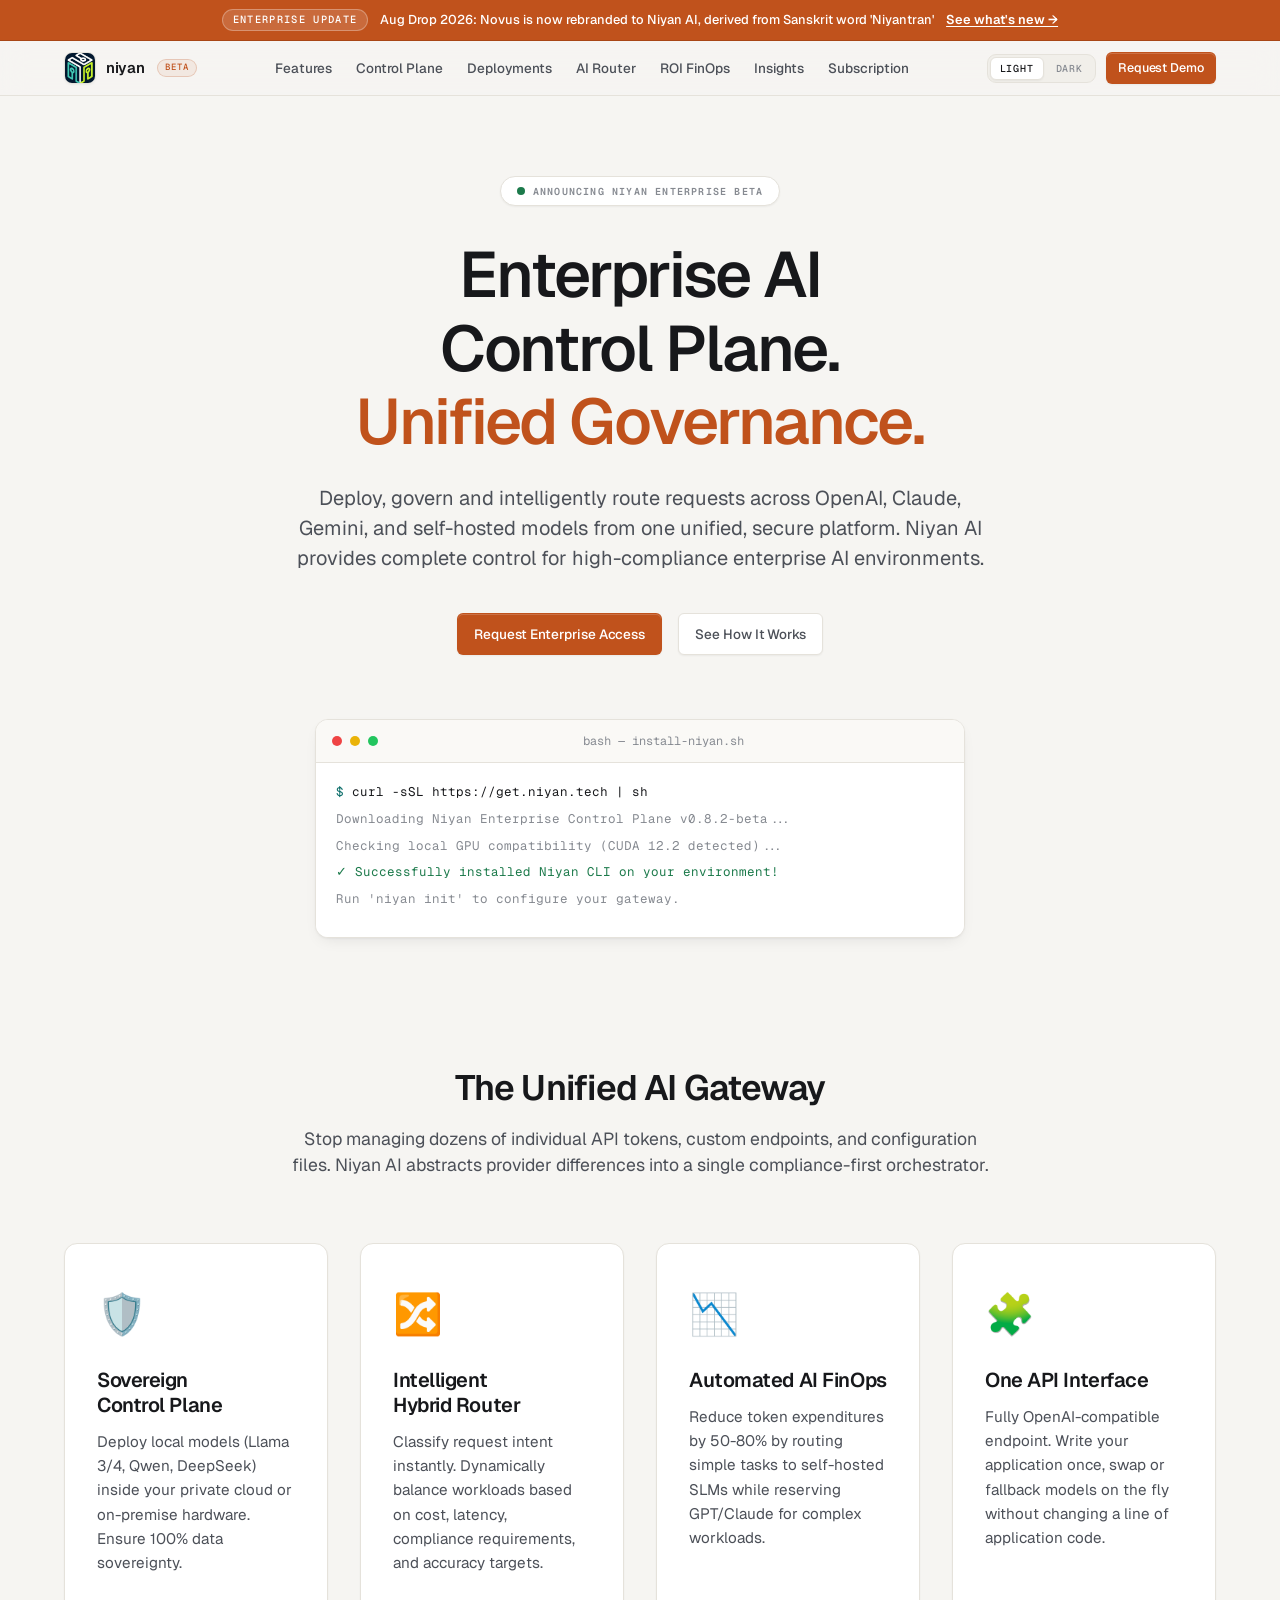
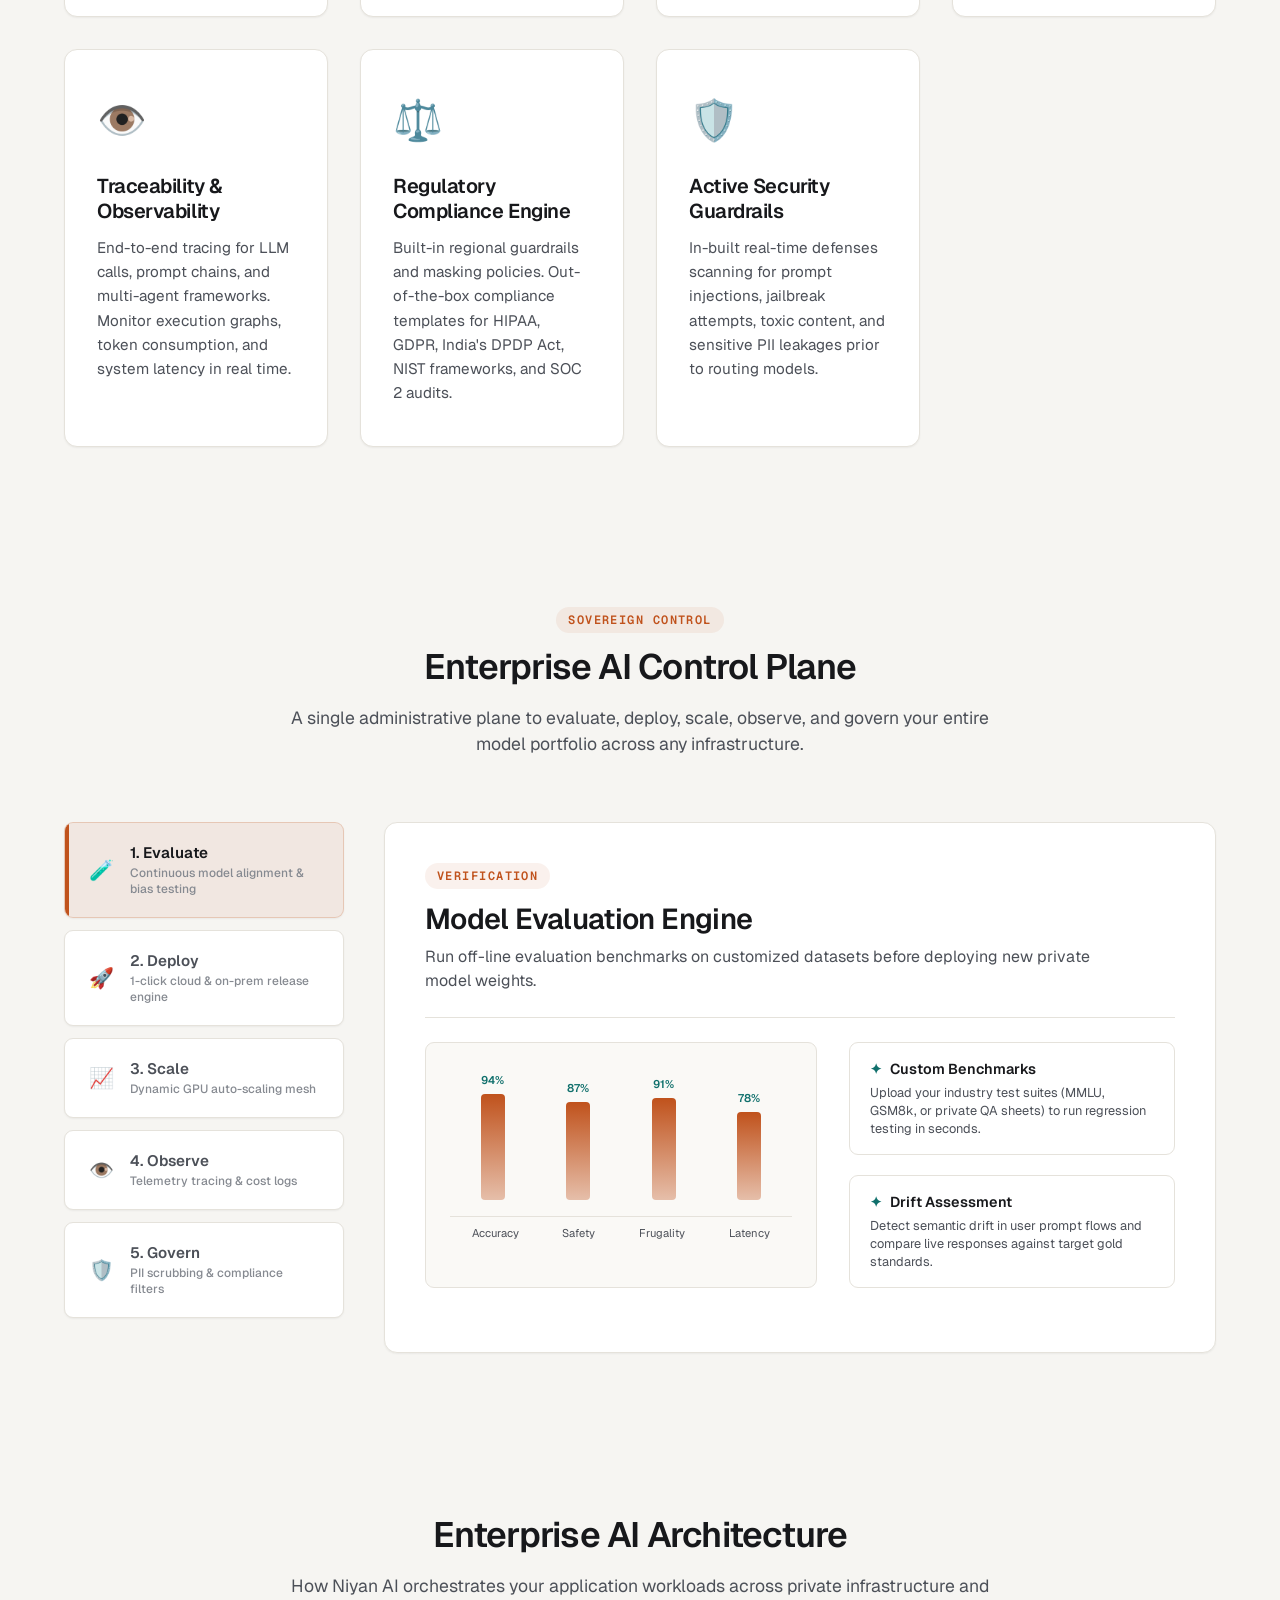
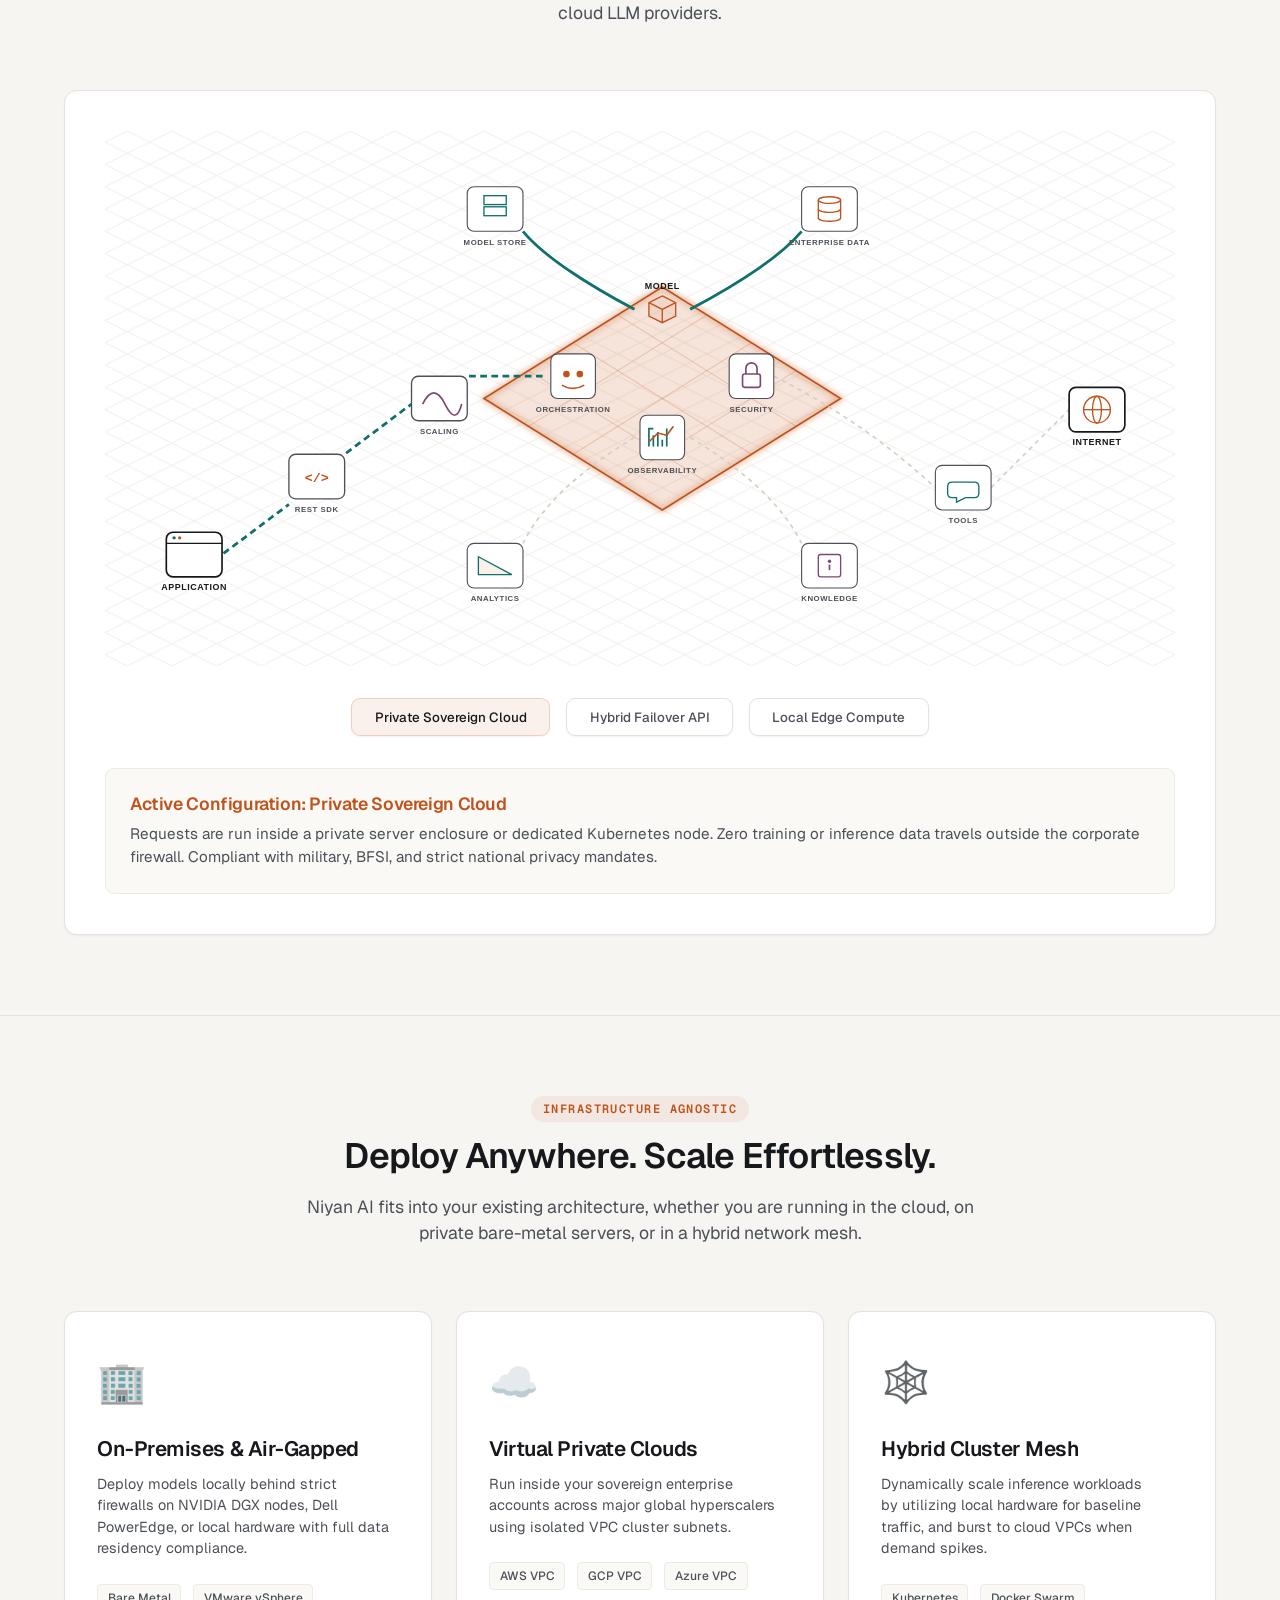
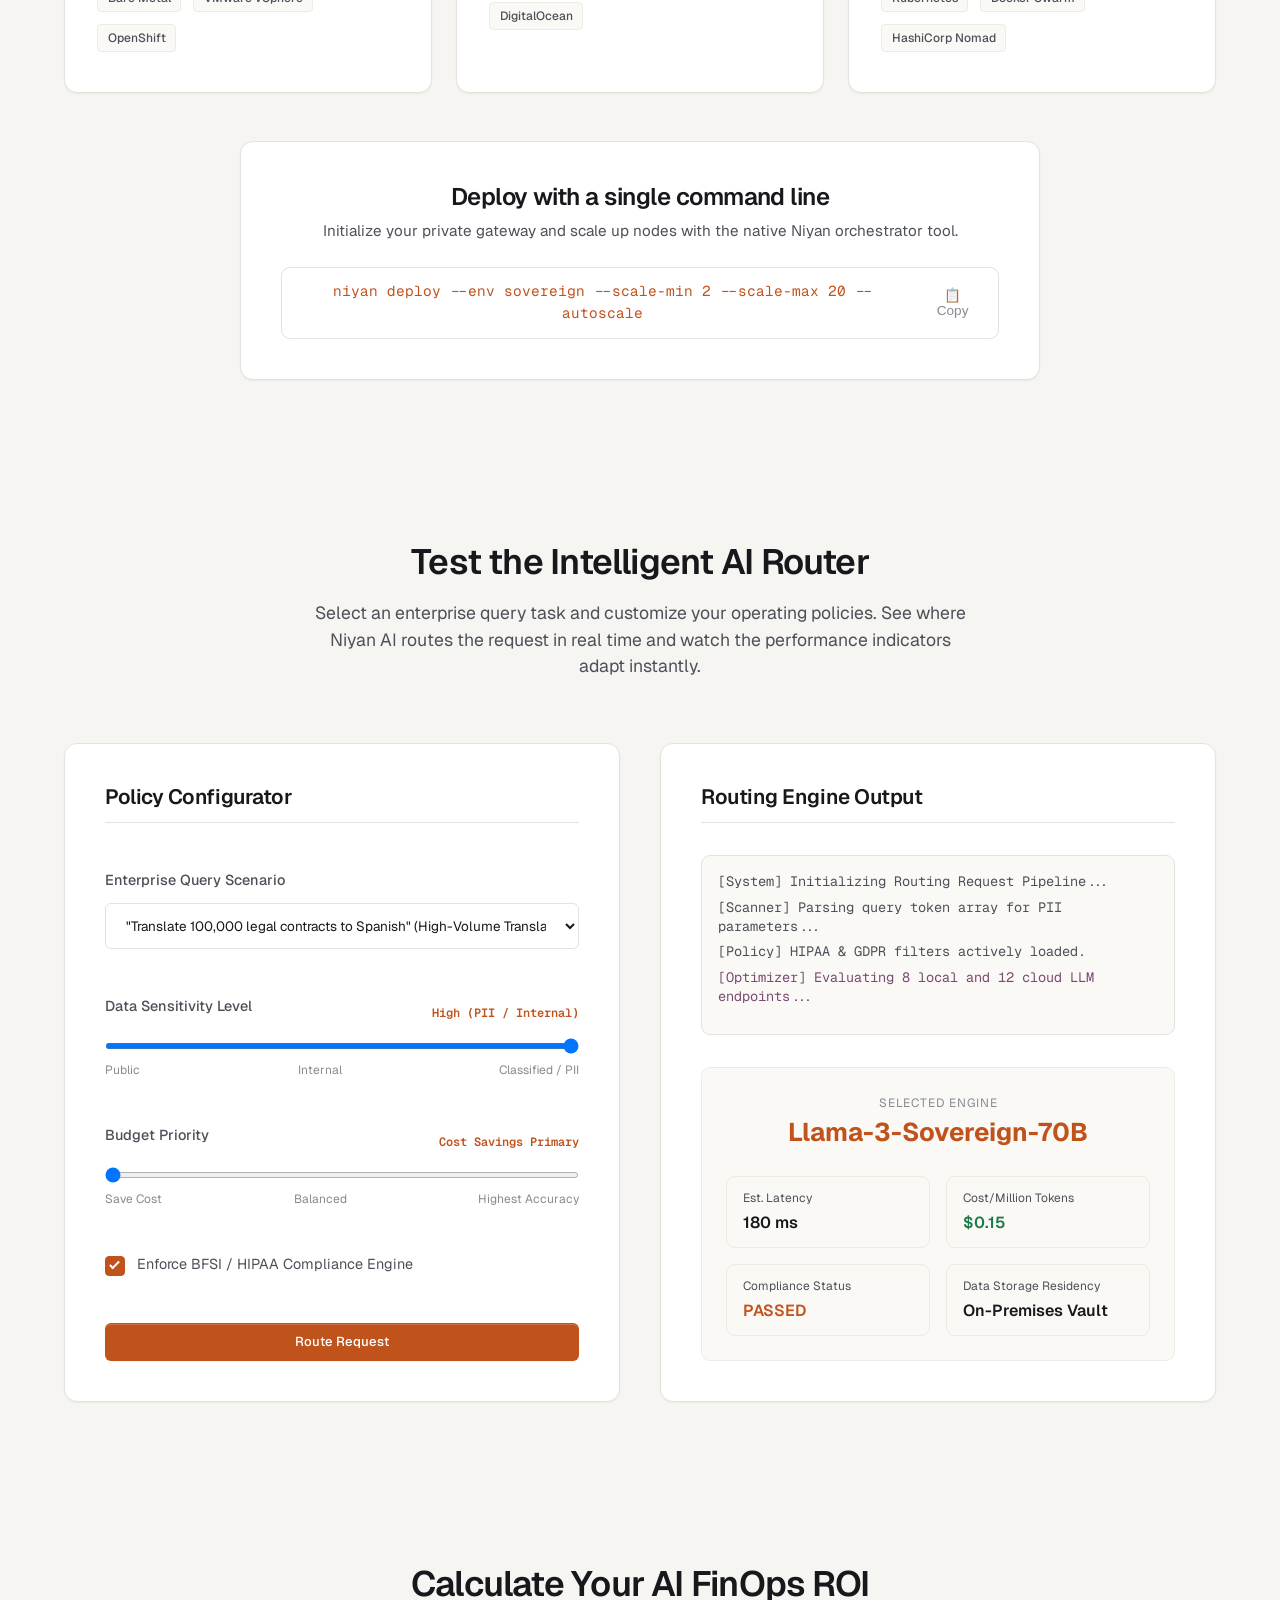
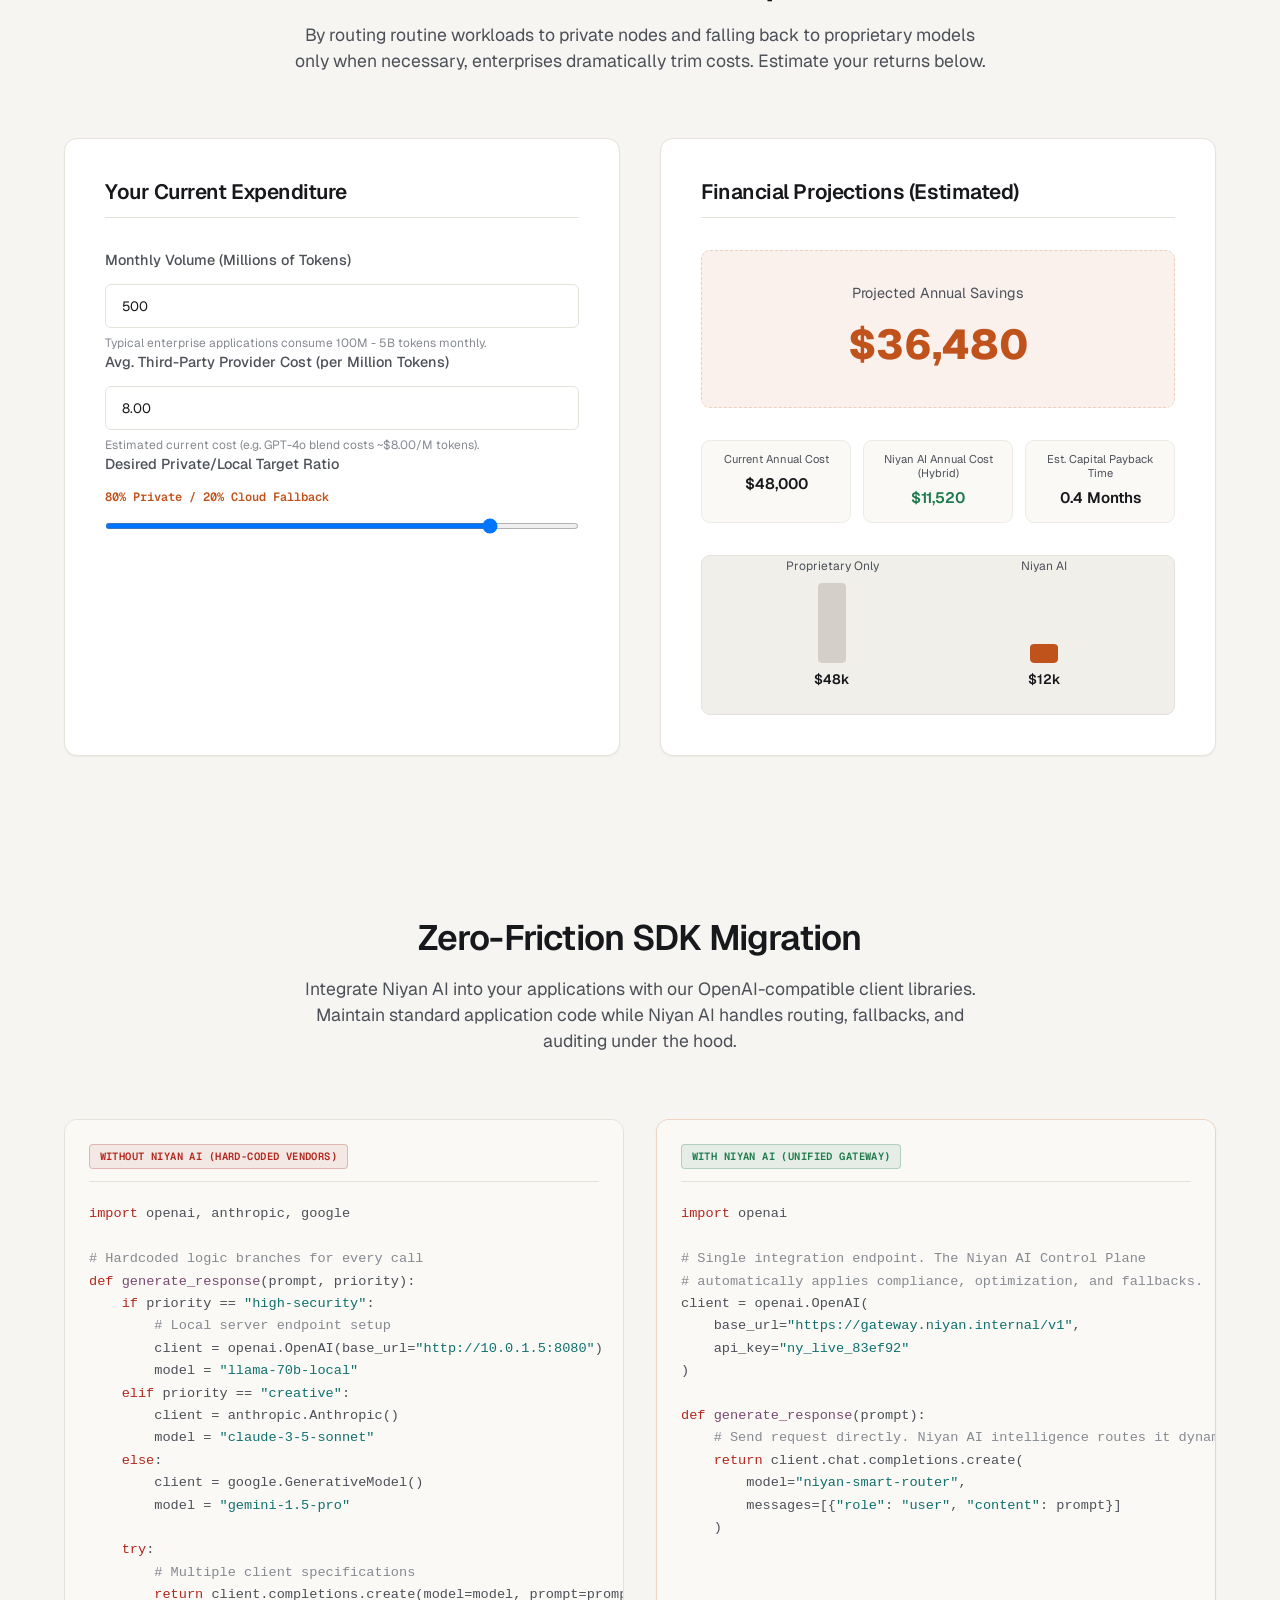
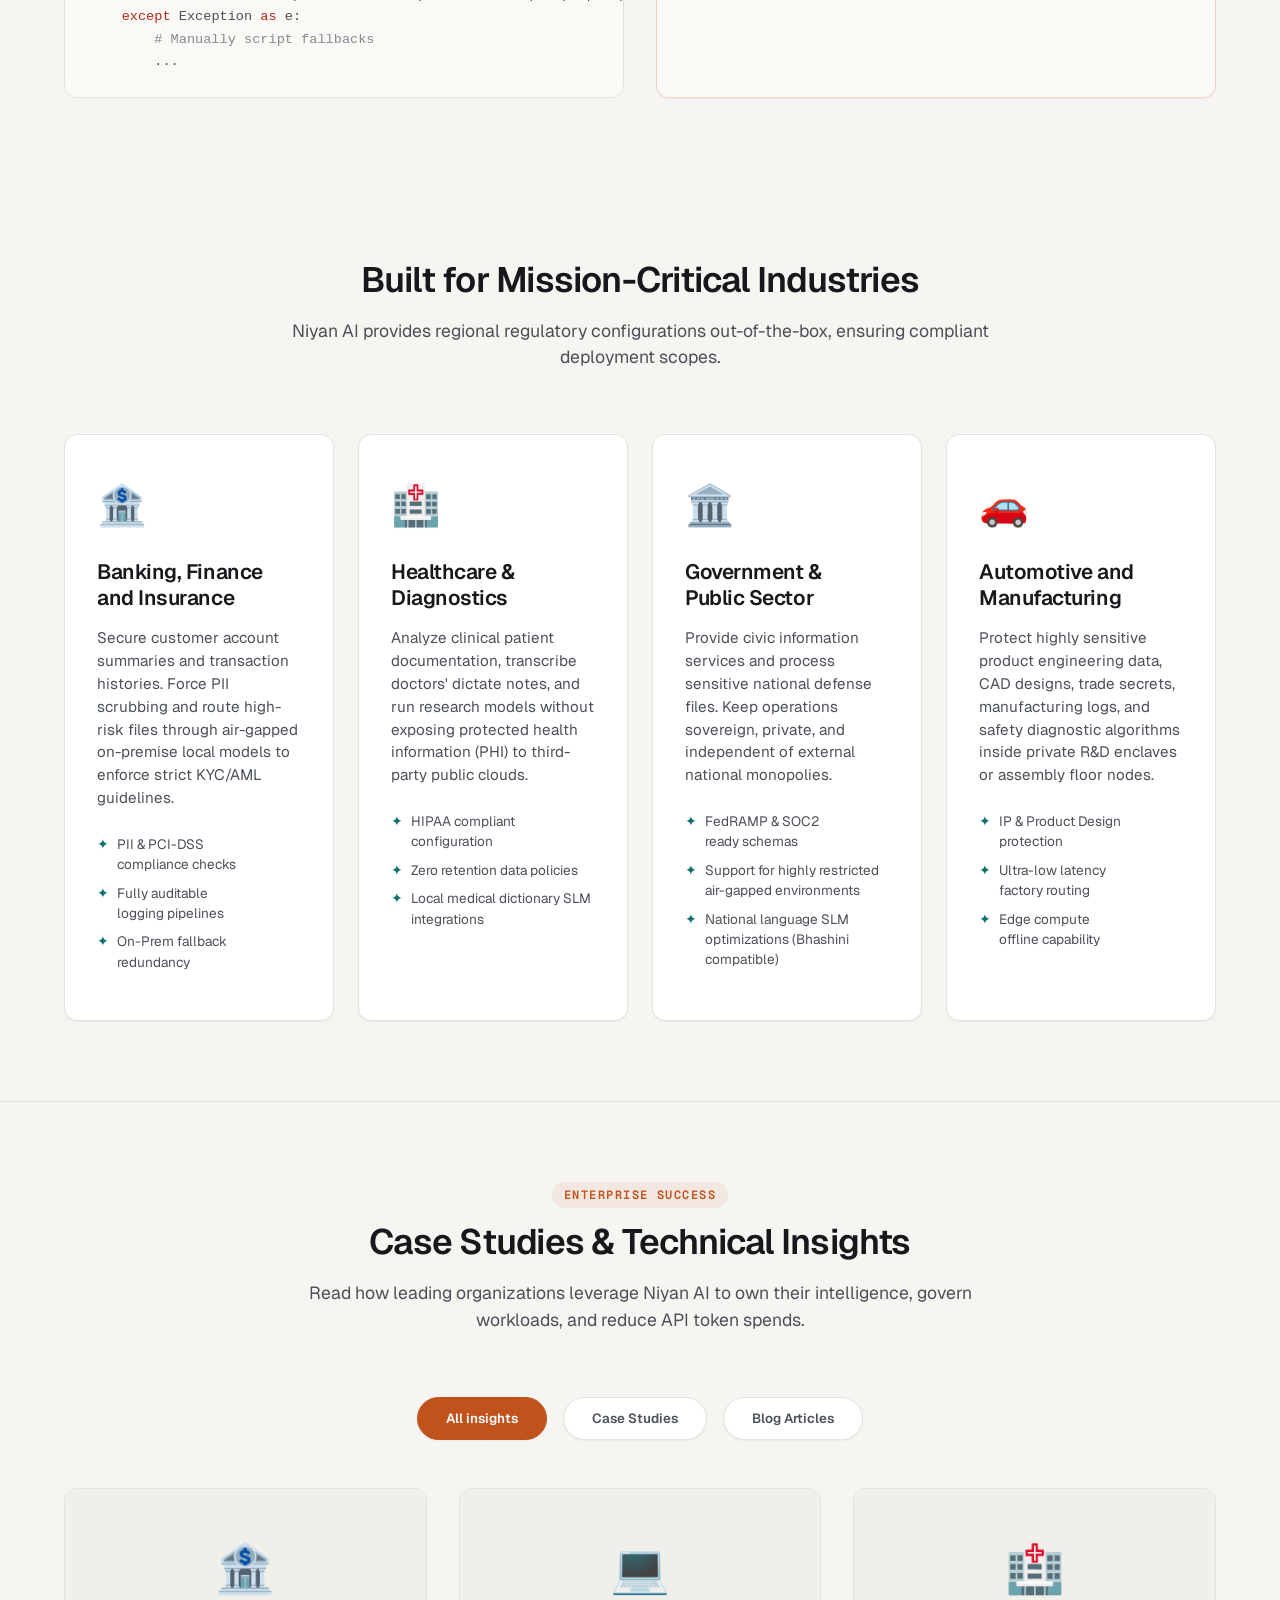
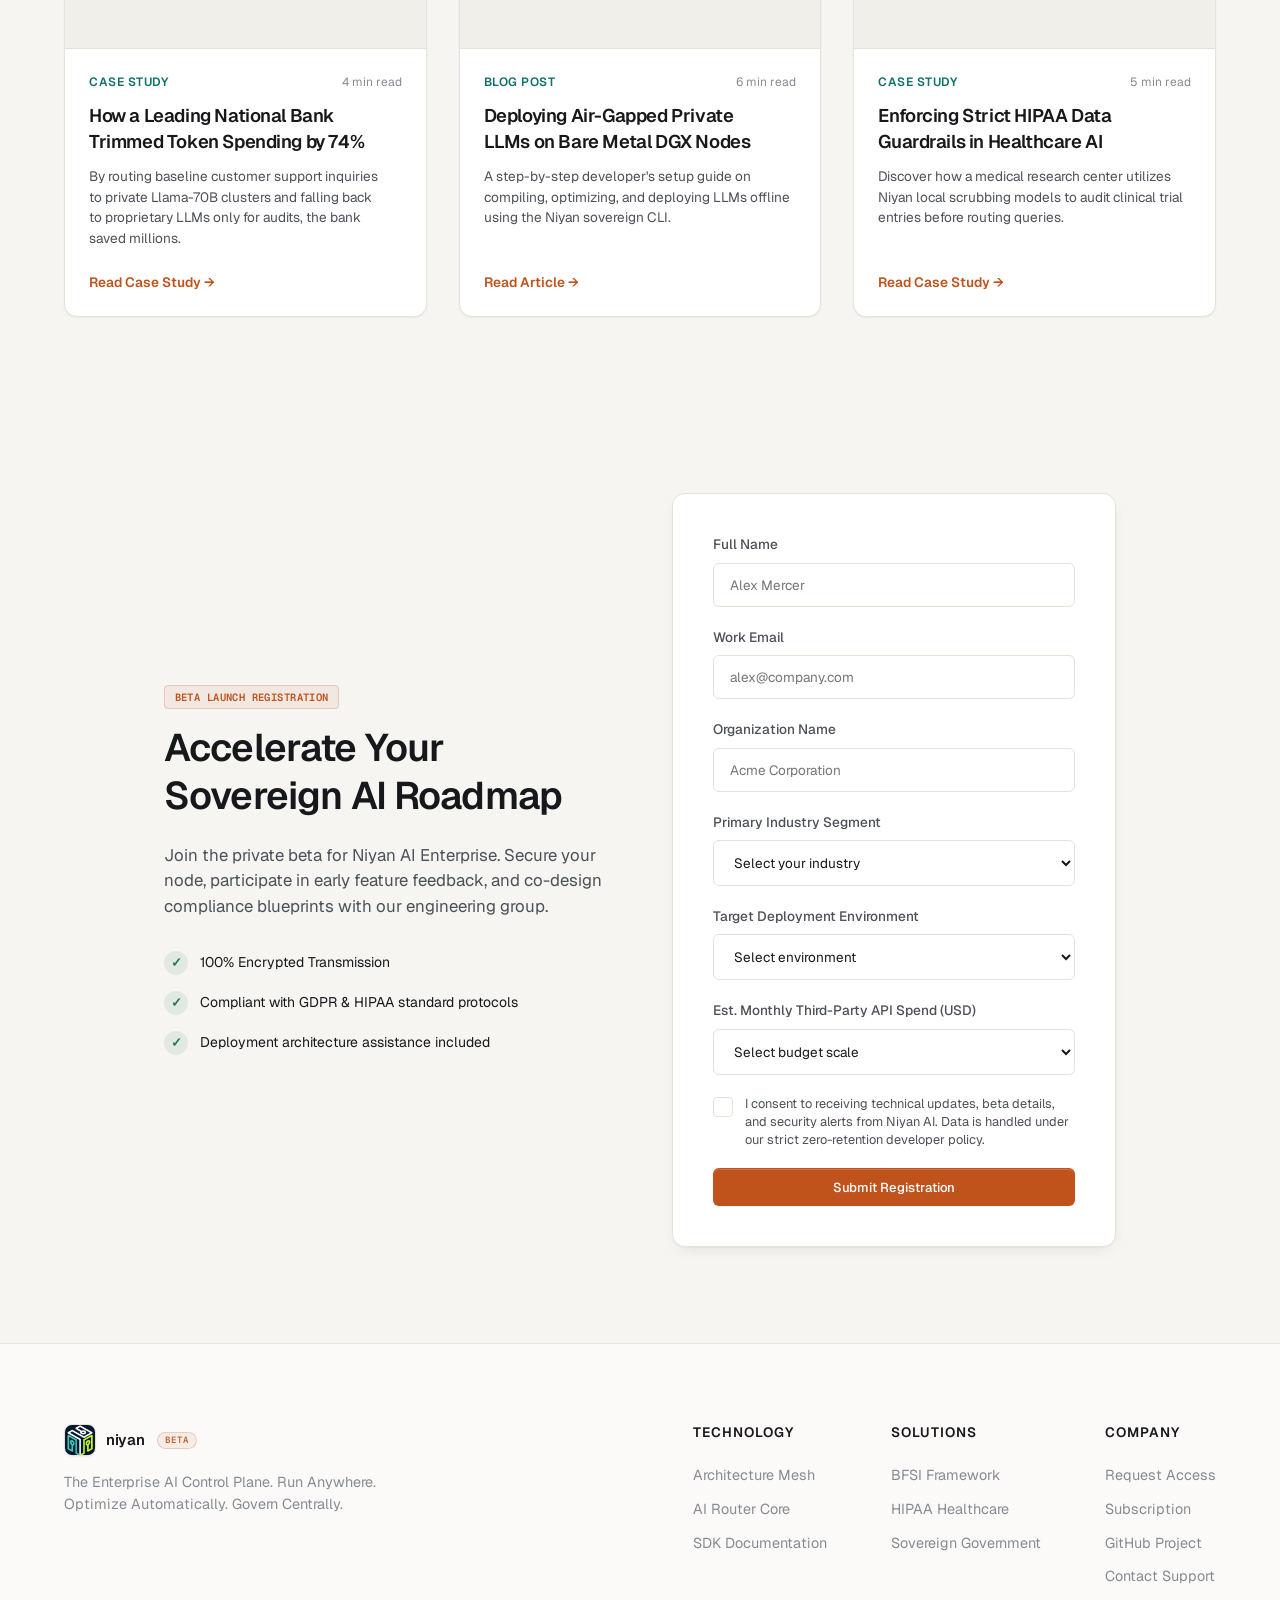
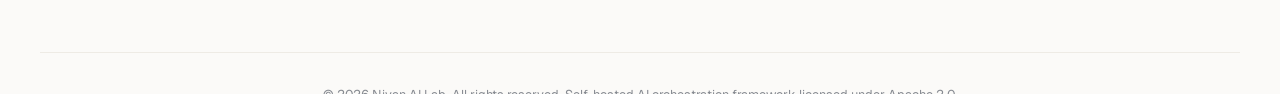
==== commit 7c36061b: "Apply Instrument light/dark theme with cube logo and Beta brand. Co-authored-by: Cursor <cursoragent" ====
--- a/index.html
+++ b/index.html
@@ -1,5 +1,5 @@
 <!DOCTYPE html>
-<html lang="en">
+<html lang="en" data-theme="light">
 
 <head>
   <meta charset="UTF-8">
@@ -7,22 +7,34 @@
   <meta name="description"
     content="Niyan AI is the Enterprise AI Control Plane. Deployed dynamically to give enterprises complete control, governance, and routing across OpenAI, Claude, Gemini, and self-hosted models from a unified platform.">
   <title>Niyan AI | Enterprise AI Control Plane</title>
-
-  <!-- Fonts -->
+  <script>
+    (function () {
+      try {
+        var t = localStorage.getItem('niyan-theme');
+        if (t !== 'light' && t !== 'dark') {
+          t = window.matchMedia('(prefers-color-scheme: dark)').matches ? 'dark' : 'light';
+        }
+        document.documentElement.setAttribute('data-theme', t);
+      } catch (e) {
+        document.documentElement.setAttribute('data-theme', 'light');
+      }
+    })();
+  </script>
+
   <link rel="preconnect" href="https://fonts.googleapis.com">
   <link rel="preconnect" href="https://fonts.gstatic.com" crossorigin>
-  <link href="https://fonts.googleapis.com/css2?family=Public+Sans:ital,wght@0,100..900;1,100..900&display=swap"
+  <link href="https://fonts.googleapis.com/css2?family=Geist:wght@400;500;600;700&family=Geist+Mono:wght@400;500&display=swap"
     rel="stylesheet">
 
-  <!-- Custom Stylesheet -->
   <link rel="stylesheet" href="styles.css">
 </head>
 
 <body>
-  <!-- Glowing Background Grid & Orbs -->
-  <div class="bg-grid" aria-hidden="true"></div>
-  <div class="bg-orb bg-orb-1" aria-hidden="true"></div>
-  <div class="bg-orb bg-orb-2" aria-hidden="true"></div>
+  <div class="atmosphere atmosphere--shell" aria-hidden="true">
+    <div class="atmosphere-grid"></div>
+    <div class="atmosphere-light"></div>
+    <div class="atmosphere-grain"></div>
+  </div>
 
   <!-- Sticky Header & Banner Wrapper -->
   <div class="sticky-header-wrapper">
@@ -37,7 +49,9 @@
     <header class="main-header">
       <div class="header-container">
         <a href="#" class="logo-container" id="nav-logo">
-          <span class="logo-text">niyan<span class="logo-accent"> AI</span></span>
+          <img src="niyan_cube_logo.jpg" alt="" class="logo-image" width="32" height="32">
+          <span class="logo-text">niyan</span>
+          <span class="logo-beta">Beta</span>
         </a>
 
         <nav class="main-nav" aria-label="Main Navigation">
@@ -53,6 +67,10 @@
         </nav>
 
         <div class="header-cta">
+          <div class="theme-switch" role="group" aria-label="Color theme">
+            <button type="button" class="theme-switch-btn" data-theme-set="light" aria-pressed="true">Light</button>
+            <button type="button" class="theme-switch-btn" data-theme-set="dark" aria-pressed="false">Dark</button>
+          </div>
           <a href="#register-beta" class="btn btn-primary btn-sm" id="header-cta-btn">Request Demo</a>
         </div>
       </div>
@@ -298,7 +316,7 @@
             <!-- Definitions for gradients -->
             <defs>
               <pattern id="grid-pattern" width="40" height="20" patternUnits="userSpaceOnUse">
-                <path d="M 0 10 L 20 0 L 40 10 L 20 20 Z" fill="none" stroke="rgba(99, 102, 241, 0.08)"
+                <path d="M 0 10 L 20 0 L 40 10 L 20 20 Z" fill="none" stroke="var(--line-soft)"
                   stroke-width="0.75" />
               </pattern>
               <filter id="glow-light" x="-20%" y="-20%" width="140%" height="140%">
@@ -311,16 +329,16 @@
             <rect width="960" height="480" fill="url(#grid-pattern)" rx="12" />
 
             <!-- Isometric Central Board -->
-            <polygon points="340,240 500,140 660,240 500,340" fill="rgba(99, 102, 241, 0.04)"
+            <polygon points="340,240 500,140 660,240 500,340" fill="var(--accent-soft)"
               stroke="var(--accent-violet)" stroke-width="1.5" filter="url(#glow-light)" />
 
             <!-- Isometric Board Internal Grid Lines -->
-            <line x1="380" y1="215" x2="540" y2="315" stroke="rgba(99, 102, 241, 0.2)" stroke-width="1" />
-            <line x1="420" y1="190" x2="580" y2="290" stroke="rgba(99, 102, 241, 0.2)" stroke-width="1" />
-            <line x1="460" y1="165" x2="620" y2="265" stroke="rgba(99, 102, 241, 0.2)" stroke-width="1" />
-            <line x1="380" y1="265" x2="540" y2="165" stroke="rgba(99, 102, 241, 0.2)" stroke-width="1" />
-            <line x1="420" y1="290" x2="580" y2="190" stroke="rgba(99, 102, 241, 0.2)" stroke-width="1" />
-            <line x1="460" y1="315" x2="620" y2="215" stroke="rgba(99, 102, 241, 0.2)" stroke-width="1" />
+            <line x1="380" y1="215" x2="540" y2="315" stroke="var(--accent-line)" stroke-width="1" />
+            <line x1="420" y1="190" x2="580" y2="290" stroke="var(--accent-line)" stroke-width="1" />
+            <line x1="460" y1="165" x2="620" y2="265" stroke="var(--accent-line)" stroke-width="1" />
+            <line x1="380" y1="265" x2="540" y2="165" stroke="var(--accent-line)" stroke-width="1" />
+            <line x1="420" y1="290" x2="580" y2="190" stroke="var(--accent-line)" stroke-width="1" />
+            <line x1="460" y1="315" x2="620" y2="215" stroke="var(--accent-line)" stroke-width="1" />
 
             <!-- Connecting Paths -->
             <!-- Application -> SDK -> Scaling -> Control Plane Input Path (Cyan pulse) -->
@@ -335,16 +353,16 @@
 
             <!-- Edge Path (Analytics & Knowledge) -->
             <path d="M 475,275 Q 400,320 375,370 M 525,275 Q 600,320 625,370" fill="none"
-              stroke="rgba(255,255,255,0.15)" stroke-dasharray="4" stroke-width="2" id="path-edge" />
+              stroke="var(--line-strong)" stroke-dasharray="4" stroke-width="2" id="path-edge" />
 
             <!-- Cloud / Tools Path (Tools -> Internet) -->
             <path d="M 600,220 Q 680,260 745,320 M 795,320 Q 830,285 865,250" fill="none"
-              stroke="rgba(255,255,255,0.15)" stroke-dasharray="4" stroke-width="2" id="path-cloud" />
+              stroke="var(--line-strong)" stroke-dasharray="4" stroke-width="2" id="path-cloud" />
 
             <!-- Node Elements -->
             <!-- APPLICATION -->
             <g transform="translate(80, 380)">
-              <rect x="-25" y="-20" width="50" height="40" rx="6" fill="#ffffff" stroke="var(--text-primary)"
+              <rect x="-25" y="-20" width="50" height="40" rx="6" fill="var(--surface)" stroke="var(--text-primary)"
                 stroke-width="1.5" />
               <line x1="-25" y1="-10" x2="25" y2="-10" stroke="var(--text-primary)" stroke-width="1" />
               <circle cx="-18" cy="-15" r="1.5" fill="var(--accent-cyan)" />
@@ -355,7 +373,7 @@
 
             <!-- REST SDK -->
             <g transform="translate(190, 310)">
-              <rect x="-25" y="-20" width="50" height="40" rx="6" fill="#ffffff" stroke="var(--text-secondary)"
+              <rect x="-25" y="-20" width="50" height="40" rx="6" fill="var(--surface)" stroke="var(--text-secondary)"
                 stroke-width="1.2" />
               <text x="0" y="5" fill="var(--accent-violet)" font-family="monospace" font-size="12" font-weight="700"
                 text-anchor="middle">&lt;/&gt;</text>
@@ -365,7 +383,7 @@
 
             <!-- SCALING -->
             <g transform="translate(300, 240)">
-              <rect x="-25" y="-20" width="50" height="40" rx="6" fill="#ffffff" stroke="var(--text-secondary)"
+              <rect x="-25" y="-20" width="50" height="40" rx="6" fill="var(--surface)" stroke="var(--text-secondary)"
                 stroke-width="1.2" />
               <path d="M-15,5 Q-5,-15 5,5 T20,5" fill="none" stroke="var(--accent-pink)" stroke-width="1.5" />
               <text x="0" y="32" fill="var(--text-secondary)" font-family="sans-serif" font-size="7" font-weight="700"
@@ -376,7 +394,7 @@
             <!-- MODEL (Top) -->
             <g transform="translate(500, 160)">
               <!-- Nested Isometric Cube -->
-              <polygon points="0,-12 12,-6 12,6 0,12 -12,6 -12,-6" fill="rgba(99,102,241,0.2)"
+              <polygon points="0,-12 12,-6 12,6 0,12 -12,6 -12,-6" fill="var(--accent-soft)"
                 stroke="var(--accent-violet)" stroke-width="1.2" />
               <line x1="0" y1="12" x2="0" y2="0" stroke="var(--accent-violet)" stroke-width="1.2" />
               <line x1="0" y1="0" x2="-12" y2="-6" stroke="var(--accent-violet)" stroke-width="1.2" />
@@ -387,7 +405,7 @@
 
             <!-- ORCHESTRATION (Left) -->
             <g transform="translate(420, 220)">
-              <rect x="-20" y="-20" width="40" height="40" rx="6" fill="#ffffff" stroke="var(--text-secondary)"
+              <rect x="-20" y="-20" width="40" height="40" rx="6" fill="var(--surface)" stroke="var(--text-secondary)"
                 stroke-width="1" />
               <circle cx="-6" cy="-2" r="3" fill="var(--accent-violet)" />
               <circle cx="6" cy="-2" r="3" fill="var(--accent-violet)" />
@@ -398,7 +416,7 @@
 
             <!-- SECURITY (Right) -->
             <g transform="translate(580, 220)">
-              <rect x="-20" y="-20" width="40" height="40" rx="6" fill="#ffffff" stroke="var(--text-secondary)"
+              <rect x="-20" y="-20" width="40" height="40" rx="6" fill="var(--surface)" stroke="var(--text-secondary)"
                 stroke-width="1" />
               <rect x="-8" y="-2" width="16" height="12" rx="2" fill="none" stroke="var(--accent-pink)"
                 stroke-width="1.5" />
@@ -410,7 +428,7 @@
 
             <!-- OBSERVABILITY (Center Bottom) -->
             <g transform="translate(500, 275)">
-              <rect x="-20" y="-20" width="40" height="40" rx="6" fill="#ffffff" stroke="var(--text-secondary)"
+              <rect x="-20" y="-20" width="40" height="40" rx="6" fill="var(--surface)" stroke="var(--text-secondary)"
                 stroke-width="1" />
               <path d="M-12,8 L-12,-8 L-8,-8 M-8,8 L-8,-2 M-4,8 L-4,-5 M0,8 L0,2 M4,8 L4,-8" fill="none"
                 stroke="var(--accent-cyan)" stroke-width="1.5" />
@@ -422,7 +440,7 @@
             <!-- PERIPHERAL TARGET NODES -->
             <!-- MODEL STORE (Top Left) -->
             <g transform="translate(350, 70)">
-              <rect x="-25" y="-20" width="50" height="40" rx="6" fill="#ffffff" stroke="var(--text-secondary)"
+              <rect x="-25" y="-20" width="50" height="40" rx="6" fill="var(--surface)" stroke="var(--text-secondary)"
                 stroke-width="1" />
               <rect x="-10" y="-12" width="20" height="8" fill="none" stroke="var(--accent-cyan)" stroke-width="1.2" />
               <rect x="-10" y="-2" width="20" height="8" fill="none" stroke="var(--accent-cyan)" stroke-width="1.2" />
@@ -432,7 +450,7 @@
 
             <!-- ENTERPRISE DATA (Top Right) -->
             <g transform="translate(650, 70)">
-              <rect x="-25" y="-20" width="50" height="40" rx="6" fill="#ffffff" stroke="var(--text-secondary)"
+              <rect x="-25" y="-20" width="50" height="40" rx="6" fill="var(--surface)" stroke="var(--text-secondary)"
                 stroke-width="1" />
               <ellipse cx="0" cy="-8" rx="10" ry="3" fill="none" stroke="var(--accent-violet)" stroke-width="1.2" />
               <path d="M-10,-8 L-10,0 A10,3 0 0,0 10,0 L10,-8" fill="none" stroke="var(--accent-violet)"
@@ -445,9 +463,9 @@
 
             <!-- ANALYTICS (Bottom Left) -->
             <g transform="translate(350, 390)">
-              <rect x="-25" y="-20" width="50" height="40" rx="6" fill="#ffffff" stroke="var(--text-secondary)"
+              <rect x="-25" y="-20" width="50" height="40" rx="6" fill="var(--surface)" stroke="var(--text-secondary)"
                 stroke-width="1" />
-              <path d="M-15,8 L-15,-8 L15,8 Z" fill="rgba(6, 182, 212, 0.15)" stroke="var(--accent-cyan)"
+              <path d="M-15,8 L-15,-8 L15,8 Z" fill="var(--accent-soft)" stroke="var(--accent-cyan)"
                 stroke-width="1.2" />
               <text x="0" y="32" fill="var(--text-secondary)" font-family="sans-serif" font-size="7" font-weight="700"
                 text-anchor="middle" letter-spacing="0.5">ANALYTICS</text>
@@ -455,7 +473,7 @@
 
             <!-- KNOWLEDGE (Bottom Right) -->
             <g transform="translate(650, 390)">
-              <rect x="-25" y="-20" width="50" height="40" rx="6" fill="#ffffff" stroke="var(--text-secondary)"
+              <rect x="-25" y="-20" width="50" height="40" rx="6" fill="var(--surface)" stroke="var(--text-secondary)"
                 stroke-width="1" />
               <rect x="-10" y="-10" width="20" height="20" rx="2" fill="none" stroke="var(--accent-pink)"
                 stroke-width="1.2" />
@@ -467,7 +485,7 @@
 
             <!-- TOOLS -->
             <g transform="translate(770, 320)">
-              <rect x="-25" y="-20" width="50" height="40" rx="6" fill="#ffffff" stroke="var(--text-secondary)"
+              <rect x="-25" y="-20" width="50" height="40" rx="6" fill="var(--surface)" stroke="var(--text-secondary)"
                 stroke-width="1" />
               <path
                 d="M-10,-5 L10,-5 Q14,-5 14,-1 L14,5 Q14,9 10,9 L2,9 L-6,13 L-6,9 L-10,9 Q-14,9 -14,5 L-14,-1 Q-14,-5 -10,-5 Z"
@@ -478,7 +496,7 @@
 
             <!-- INTERNET -->
             <g transform="translate(890, 250)">
-              <rect x="-25" y="-20" width="50" height="40" rx="6" fill="#ffffff" stroke="var(--text-primary)"
+              <rect x="-25" y="-20" width="50" height="40" rx="6" fill="var(--surface)" stroke="var(--text-primary)"
                 stroke-width="1.5" />
               <circle cx="0" cy="0" r="12" fill="none" stroke="var(--accent-violet)" stroke-width="1.2" />
               <ellipse cx="0" cy="0" rx="4" ry="12" fill="none" stroke="var(--accent-violet)" stroke-width="1.2" />
@@ -1086,7 +1104,11 @@
   <div class="insight-drawer-overlay" id="insight-drawer-overlay" aria-hidden="true">
     <div class="insight-drawer" role="dialog" aria-modal="true" aria-labelledby="drawer-title-text">
       <div class="insight-drawer-header">
-        <span class="logo-text">niyan<span class="logo-accent">.insight</span></span>
+        <span class="logo-container drawer-brand">
+          <img src="niyan_cube_logo.jpg" alt="" class="logo-image" width="28" height="28">
+          <span class="logo-text">niyan</span>
+          <span class="logo-beta">Beta</span>
+        </span>
         <button class="btn-close-drawer" id="btn-close-drawer" aria-label="Close drawer">&times;</button>
       </div>
       <div class="insight-drawer-body">
@@ -1107,7 +1129,9 @@
     <div class="container footer-container">
       <div class="footer-left">
         <a href="#" class="logo-container">
-          <span class="logo-text">niyan<span class="logo-accent"> AI</span></span>
+          <img src="niyan_cube_logo.jpg" alt="" class="logo-image" width="32" height="32">
+          <span class="logo-text">niyan</span>
+          <span class="logo-beta">Beta</span>
         </a>
         <p class="footer-tagline">The Enterprise AI Control Plane. Run Anywhere. Optimize Automatically. Govern
           Centrally.</p>
@@ -1149,6 +1173,7 @@
   </footer>
 
   <!-- App Script -->
+  <script src="theme.js"></script>
   <script src="app.js"></script>
 </body>
 
--- a/styles.css
+++ b/styles.css
@@ -1,35 +1,140 @@
 /* ==========================================================================
-   Niyan AI Design System & Stylesheet
+   Niyan Portal — Instrument theme
+   Warm paper, copper signal, mono labels, hairline structure.
+   Light and dark via [data-theme]. Content layout is unchanged.
    ========================================================================== */
 
-/* Variables & Base Custom Properties */
 :root {
-  --bg-primary: #ffffff;
-  --bg-secondary: #f8fafc;
-  --bg-card: #ffffff;
-  --border-color: #e2e8f0;
-  --border-focus: #4f46e5;
-  
-  --text-primary: #0f172a;
-  --text-secondary: #475569;
-  --text-muted: #94a3b8;
-  
-  --accent-cyan: #00e5ff;
-  --accent-cyan-text: #0e7490;
-  --accent-violet: #6366f1;
-  --accent-pink: #ec4899;
-  --accent-blue: #2563eb;
-  --accent-amber: #ea580c;
-  --success: #16a34a;
-  --danger: #dc2626;
-  
-  --font-display: 'Public Sans', -apple-system, BlinkMacSystemFont, sans-serif;
-  --font-body: 'Public Sans', -apple-system, BlinkMacSystemFont, sans-serif;
-  
-  --transition-smooth: all 0.3s cubic-bezier(0.4, 0, 0.2, 1);
-  --border-radius-lg: 20px;
-  --border-radius-md: 10px;
-  --shadow-glow: 0 10px 30px rgba(79, 70, 229, 0.05);
+  color-scheme: light;
+
+  --canvas: #f6f5f2;
+  --surface: #ffffff;
+  --surface-2: #faf9f6;
+  --surface-3: #f1efea;
+  --rail: #fbfaf8;
+
+  --ink: #17181b;
+  --ink-2: #4c5058;
+  --ink-3: #868a91;
+
+  --line: #e5e2db;
+  --line-soft: #eeebe5;
+  --line-strong: #d4d0c7;
+  --highlight: rgba(255, 255, 255, 0.9);
+
+  --accent: #c0521c;
+  --accent-hover: #a84616;
+  --accent-ink: #ffffff;
+  --accent-soft: rgba(192, 82, 28, 0.08);
+  --accent-line: rgba(192, 82, 28, 0.22);
+
+  --teal: #10706c;
+  --plum: #7a4a72;
+  --sand: #9a6b1f;
+  --success: #1c7a4b;
+  --danger: #b3271e;
+  --warn: #9a6b1f;
+
+  --ok-soft: rgba(28, 122, 75, 0.09);
+  --danger-soft: rgba(179, 39, 30, 0.08);
+
+  --shadow-sm: 0 1px 2px rgba(23, 24, 27, 0.05);
+  --shadow: 0 1px 2px rgba(23, 24, 27, 0.04), 0 6px 16px -6px rgba(23, 24, 27, 0.1);
+  --shadow-lg: 0 24px 60px -20px rgba(23, 24, 27, 0.28), 0 4px 12px rgba(23, 24, 27, 0.06);
+  --focus: rgba(192, 82, 28, 0.28);
+
+  --bg-primary: var(--canvas);
+  --bg-secondary: var(--surface-3);
+  --bg-card: var(--surface);
+  --border-color: var(--line);
+  --border-focus: var(--accent);
+  --text-primary: var(--ink);
+  --text-secondary: var(--ink-2);
+  --text-muted: var(--ink-3);
+  --input-bg: var(--surface);
+  --row-hover: rgba(23, 24, 27, 0.025);
+  --scrollbar: rgba(23, 24, 27, 0.18);
+
+  --accent-cyan: var(--teal);
+  --accent-cyan-text: var(--teal);
+  --accent-violet: var(--accent);
+  --accent-pink: var(--plum);
+  --accent-blue: var(--accent);
+  --accent-amber: var(--sand);
+
+  --font-display: "Geist", -apple-system, BlinkMacSystemFont, "Segoe UI", sans-serif;
+  --font-body: "Geist", -apple-system, BlinkMacSystemFont, "Segoe UI", sans-serif;
+  --font-mono: "Geist Mono", ui-monospace, SFMono-Regular, Menlo, monospace;
+
+  --ease: cubic-bezier(0.32, 0.72, 0, 1);
+  --ease-soft: cubic-bezier(0.4, 0, 0.2, 1);
+  --transition-smooth: background 220ms var(--ease-soft), color 220ms var(--ease-soft),
+    border-color 220ms var(--ease-soft), box-shadow 220ms var(--ease-soft),
+    transform 220ms var(--ease);
+  --border-radius-lg: 13px;
+  --border-radius-md: 9px;
+  --r-sm: 6px;
+  --r: 9px;
+  --r-lg: 13px;
+  --shadow-glow: var(--shadow);
+}
+
+html[data-theme="dark"] {
+  color-scheme: dark;
+
+  --canvas: #0b0b0d;
+  --surface: #141416;
+  --surface-2: #191a1d;
+  --surface-3: #202124;
+  --rail: #0f0f11;
+
+  --ink: #f2f1ee;
+  --ink-2: #b3b2ad;
+  --ink-3: #7e7f85;
+
+  --line: rgba(242, 241, 238, 0.1);
+  --line-soft: rgba(242, 241, 238, 0.06);
+  --line-strong: rgba(242, 241, 238, 0.18);
+  --highlight: rgba(255, 255, 255, 0.06);
+
+  --accent: #e8813f;
+  --accent-hover: #f2955a;
+  --accent-ink: #17110c;
+  --accent-soft: rgba(232, 129, 63, 0.13);
+  --accent-line: rgba(232, 129, 63, 0.3);
+
+  --teal: #48b3ab;
+  --plum: #b489ac;
+  --sand: #d3a24d;
+  --success: #4cb37a;
+  --danger: #e8695f;
+  --warn: #d3a24d;
+
+  --ok-soft: rgba(76, 179, 122, 0.14);
+  --danger-soft: rgba(232, 105, 95, 0.13);
+
+  --shadow-sm: 0 1px 2px rgba(0, 0, 0, 0.5);
+  --shadow: 0 1px 2px rgba(0, 0, 0, 0.5), 0 8px 24px -10px rgba(0, 0, 0, 0.7);
+  --shadow-lg: 0 30px 70px -24px rgba(0, 0, 0, 0.85), 0 4px 14px rgba(0, 0, 0, 0.5);
+  --focus: rgba(232, 129, 63, 0.35);
+  --row-hover: rgba(242, 241, 238, 0.035);
+  --scrollbar: rgba(242, 241, 238, 0.2);
+
+  --bg-primary: var(--canvas);
+  --bg-secondary: var(--surface-3);
+  --bg-card: var(--surface);
+  --border-color: var(--line);
+  --border-focus: var(--accent);
+  --text-primary: var(--ink);
+  --text-secondary: var(--ink-2);
+  --text-muted: var(--ink-3);
+  --input-bg: var(--surface);
+  --accent-cyan: var(--teal);
+  --accent-cyan-text: var(--teal);
+  --accent-violet: var(--accent);
+  --accent-pink: var(--plum);
+  --accent-blue: var(--accent);
+  --accent-amber: var(--sand);
 }
 
 /* Reset & Global Base Defaults */
@@ -42,15 +147,25 @@
 html {
   scroll-behavior: smooth;
   font-size: 16px;
+  background-color: var(--canvas);
+  color-scheme: light;
+}
+
+html[data-theme="dark"] {
+  color-scheme: dark;
 }
 
 body {
-  background-color: var(--bg-primary);
-  color: var(--text-primary);
+  background-color: var(--canvas);
+  color: var(--ink);
   font-family: var(--font-body);
-  line-height: 1.6;
+  font-size: 14px;
+  line-height: 1.5;
   overflow-x: hidden;
   position: relative;
+  -webkit-font-smoothing: antialiased;
+  -moz-osx-font-smoothing: grayscale;
+  transition: background-color 400ms var(--ease-soft), color 400ms var(--ease-soft);
 }
 
 .container {
@@ -60,18 +175,18 @@
   padding-inline: 1.5rem;
 }
 
-/* Typography settings */
 h1, h2, h3, h4, h5, h6 {
   font-family: var(--font-display);
-  font-weight: 700;
+  font-weight: 600;
+  letter-spacing: -0.022em;
   line-height: 1.25;
-  color: var(--text-primary);
-  text-wrap: balance; /* Balanced headings */
+  color: var(--ink);
+  text-wrap: balance;
 }
 
 p, li, blockquote {
-  color: var(--text-secondary);
-  text-wrap: pretty; /* Prevents orphans on body text */
+  color: var(--ink-2);
+  text-wrap: pretty;
 }
 
 a {
@@ -80,50 +195,75 @@
   transition: var(--transition-smooth);
 }
 
-/* Gradient text utility */
+::selection {
+  background: var(--accent-soft);
+  color: var(--ink);
+}
+
 .text-gradient {
-  background: linear-gradient(135deg, var(--accent-violet) 0%, var(--accent-cyan) 50%, var(--accent-pink) 100%);
-  -webkit-background-clip: text;
-  -webkit-text-fill-color: transparent;
-  background-clip: text;
-}
-
-/* Background Grid Overlay */
-.bg-grid {
+  color: var(--accent);
+  background: none;
+  -webkit-text-fill-color: unset;
+  background-clip: unset;
+}
+
+.atmosphere {
   position: absolute;
   inset: 0;
-  background-image: radial-gradient(var(--border-color) 1px, transparent 1px);
-  background-size: 24px 24px;
-  background-position: center;
-  mask-image: radial-gradient(ellipse at center, black, transparent 80%);
-  -webkit-mask-image: radial-gradient(ellipse at center, black, transparent 80%);
+  overflow: hidden;
+  pointer-events: none;
+  z-index: 0;
+}
+
+.atmosphere--shell {
+  position: fixed;
   z-index: -1;
-  pointer-events: none;
-  opacity: 0.7;
-}
-
-/* Clean, soft glow blobs */
+}
+
+.atmosphere-grid {
+  position: absolute;
+  inset: 0;
+  background-image: linear-gradient(var(--line-soft) 1px, transparent 1px),
+    linear-gradient(90deg, var(--line-soft) 1px, transparent 1px);
+  background-size: 64px 64px;
+  mask-image: radial-gradient(ellipse 80% 60% at 50% 0%, #000 10%, transparent 75%);
+  opacity: 0.8;
+}
+
+.atmosphere-light {
+  position: absolute;
+  top: -30%;
+  right: -10%;
+  width: 60vw;
+  height: 60vw;
+  border-radius: 50%;
+  background: radial-gradient(circle, var(--accent-soft) 0%, transparent 62%);
+  filter: blur(40px);
+  animation: lightDrift 40s var(--ease-soft) infinite;
+}
+
+.atmosphere-grain {
+  position: absolute;
+  inset: 0;
+  opacity: 0.5;
+  mix-blend-mode: multiply;
+  background-image: url("data:image/svg+xml,%3Csvg xmlns='http://www.w3.org/2000/svg' viewBox='0 0 200 200'%3E%3Cfilter id='n'%3E%3CfeTurbulence type='fractalNoise' baseFrequency='0.8' numOctaves='4'/%3E%3C/filter%3E%3Crect width='100%25' height='100%25' filter='url(%23n)' opacity='0.35'/%3E%3C/svg%3E");
+  background-size: 150px 150px;
+}
+
+[data-theme="dark"] .atmosphere-grain {
+  mix-blend-mode: soft-light;
+  opacity: 0.35;
+}
+
+@keyframes lightDrift {
+  0%, 100% { transform: translate3d(0, 0, 0) scale(1); }
+  50% { transform: translate3d(-6%, 8%, 0) scale(1.12); }
+}
+
+.bg-grid,
 .bg-orb {
-  position: absolute;
-  width: 40vw;
-  height: 40vw;
-  border-radius: 50%;
-  filter: blur(120px);
-  z-index: -1;
-  opacity: 0.08;
-  pointer-events: none;
-}
-
-.bg-orb-1 {
-  background: radial-gradient(circle, var(--accent-violet) 0%, transparent 70%);
-  top: -10%;
-  right: -5%;
-}
-
-.bg-orb-2 {
-  background: radial-gradient(circle, var(--accent-cyan) 0%, transparent 70%);
-  top: 50%;
-  left: -10%;
+  display: none;
 }
 
 /* Sticky Header & Banner Wrapper */
@@ -136,66 +276,51 @@
 
 /* Animated Gradient Top Announcement Banner */
 .top-banner {
-  background: linear-gradient(-45deg, var(--accent-violet), var(--accent-cyan), var(--accent-pink), var(--accent-violet));
-  background-size: 400% 400%;
-  animation: bannerGradientShift 12s ease infinite;
-  color: #ffffff;
-  padding-block: 0.65rem;
+  background: var(--accent);
+  color: var(--accent-ink);
+  padding-block: 0.55rem;
   text-align: center;
-  font-size: 0.85rem;
+  font-size: 0.8rem;
   font-weight: 500;
   display: flex;
   justify-content: center;
   align-items: center;
   gap: 0.75rem;
-  border-bottom: 1px solid rgba(255, 255, 255, 0.1);
-}
-
-@keyframes bannerGradientShift {
-  0% {
-    background-position: 0% 50%;
-  }
-  50% {
-    background-position: 100% 50%;
-  }
-  100% {
-    background-position: 0% 50%;
-  }
+  border-bottom: 1px solid var(--accent-hover);
 }
 
 .banner-badge {
-  background: rgba(255, 255, 255, 0.18);
-  border: 1px solid rgba(255, 255, 255, 0.3);
-  color: #ffffff;
+  background: color-mix(in srgb, var(--accent-ink) 14%, transparent);
+  border: 1px solid color-mix(in srgb, var(--accent-ink) 28%, transparent);
+  color: var(--accent-ink);
   padding: 0.15rem 0.6rem;
-  font-size: 0.7rem;
+  font-family: var(--font-mono);
+  font-size: 0.65rem;
+  font-weight: 500;
+  text-transform: uppercase;
+  letter-spacing: 0.13em;
+  border-radius: 9999px;
+}
+
+.banner-link {
+  color: var(--accent-ink);
   font-weight: 600;
-  text-transform: uppercase;
-  letter-spacing: 0.75px;
-  border-radius: 9999px;
-}
-
-.banner-link {
-  color: #ffffff;
-  font-weight: 700;
   text-decoration: underline;
+  text-underline-offset: 2px;
   cursor: pointer;
-  transition: var(--transition-smooth);
 }
 
 .banner-link:hover {
   opacity: 0.85;
 }
 
-/* Header & Navigation Styles */
 .main-header {
   position: relative;
-  background-color: rgba(255, 255, 255, 0.8);
-  backdrop-filter: blur(12px);
-  -webkit-backdrop-filter: blur(12px);
-  border-bottom: 1px solid var(--border-color);
-  padding-block: 1rem;
-  box-shadow: 0 1px 3px rgba(0, 0, 0, 0.02);
+  background-color: color-mix(in srgb, var(--canvas) 82%, transparent);
+  backdrop-filter: blur(14px) saturate(1.4);
+  -webkit-backdrop-filter: blur(14px) saturate(1.4);
+  border-bottom: 1px solid var(--line);
+  padding-block: 0.7rem;
 }
 
 .header-container {
@@ -205,107 +330,177 @@
   max-width: 1200px;
   margin-inline: auto;
   padding-inline: 1.5rem;
+  gap: 1rem;
 }
 
 .logo-container {
   display: flex;
   align-items: center;
-  gap: 0.6rem;
+  gap: 10px;
   font-family: var(--font-display);
-  font-weight: 800;
-  font-size: 1.4rem;
-  letter-spacing: -0.5px;
+  font-weight: 600;
+  font-size: 15px;
+  letter-spacing: -0.02em;
 }
 
 .logo-image {
-  height: 34px;
-  width: 34px;
+  height: 32px;
+  width: 32px;
   object-fit: cover;
   border-radius: 8px;
-  box-shadow: 0 0 12px rgba(99, 102, 241, 0.4);
-  border: 1.5px solid rgba(99, 102, 241, 0.3);
-  transition: var(--transition-smooth);
+  border: 1px solid var(--line);
+  box-shadow: var(--shadow-sm);
+  flex: none;
 }
 
 .logo-container:hover .logo-image {
-  transform: scale(1.08);
-  box-shadow: 0 0 16px rgba(0, 229, 255, 0.6);
-  border-color: rgba(0, 229, 255, 0.5);
-}
-
-.logo-accent {
-  color: var(--accent-cyan-text);
+  transform: none;
+  box-shadow: var(--shadow-sm);
+  border-color: var(--line-strong);
+}
+
+.logo-text {
+  color: var(--ink);
+}
+
+.logo-beta {
+  display: inline-flex;
+  align-items: center;
+  margin-left: 2px;
+  padding: 2px 7px;
+  border-radius: 999px;
+  border: 1px solid var(--accent-line);
+  background: var(--accent-soft);
+  color: var(--accent);
+  font-family: var(--font-mono);
+  font-size: 9px;
+  font-weight: 500;
+  letter-spacing: 0.12em;
+  text-transform: uppercase;
+  line-height: 1.3;
+}
+
+.header-cta {
+  display: flex;
+  align-items: center;
+  gap: 10px;
+  flex: none;
+}
+
+.theme-switch {
+  display: inline-flex;
+  padding: 2px;
+  gap: 2px;
+  border: 1px solid var(--line);
+  border-radius: var(--r);
+  background: var(--surface-3);
+}
+
+.theme-switch-btn {
+  appearance: none;
+  margin: 0;
+  border: 1px solid transparent;
+  border-radius: var(--r-sm);
+  background: transparent;
+  color: var(--ink-3);
+  padding: 4px 9px;
+  font-family: var(--font-mono);
+  font-size: 10px;
+  font-weight: 500;
+  letter-spacing: 0.08em;
+  text-transform: uppercase;
+  box-shadow: none;
+  cursor: pointer;
+  min-height: 0;
+}
+
+.theme-switch-btn:hover {
+  background: transparent;
+  color: var(--ink);
+  transform: none;
+  box-shadow: none;
+}
+
+.theme-switch-btn.is-active {
+  background: var(--surface);
+  color: var(--ink);
+  border-color: var(--line);
+  box-shadow: var(--shadow-sm);
 }
 
 .main-nav ul {
   display: flex;
   list-style: none;
-  gap: 2rem;
+  gap: 1.5rem;
 }
 
 .nav-link {
-  font-size: 0.95rem;
+  font-size: 13.5px;
   font-weight: 500;
-  color: var(--text-secondary);
+  color: var(--ink-2);
 }
 
 .nav-link:hover, .nav-link:focus-visible {
-  color: var(--accent-cyan-text);
-  text-shadow: 0 0 8px rgba(14, 116, 144, 0.2);
+  color: var(--ink);
+  text-shadow: none;
   outline: none;
 }
 
 .nav-link.active {
-  color: var(--accent-cyan-text);
+  color: var(--ink);
   font-weight: 600;
 }
 
-/* Buttons */
 .btn {
   display: inline-flex;
   align-items: center;
   justify-content: center;
-  font-family: var(--font-display);
-  font-weight: 600;
-  border-radius: 9999px;
-  padding: 0.8rem 2.2rem;
-  font-size: 0.95rem;
+  gap: 6px;
+  font-family: var(--font-body);
+  font-weight: 520;
+  letter-spacing: -0.005em;
+  border-radius: var(--r-sm);
+  padding: 7px 13px;
+  font-size: 13px;
   cursor: pointer;
-  transition: var(--transition-smooth);
+  transition: background 160ms var(--ease-soft), transform 160ms var(--ease),
+    box-shadow 160ms var(--ease-soft), border-color 160ms var(--ease-soft),
+    color 160ms var(--ease-soft);
   border: 1px solid transparent;
-  min-height: 48px;
+  min-height: 38px;
 }
 
 .btn-sm {
-  padding: 0.5rem 1.4rem;
-  font-size: 0.85rem;
-  min-height: 38px;
+  padding: 5px 11px;
+  font-size: 12.5px;
+  min-height: 32px;
 }
 
 .btn-primary {
-  background: linear-gradient(135deg, var(--accent-violet) 0%, #1e1b4b 100%);
-  color: #ffffff;
-  font-weight: 600;
-  box-shadow: 0 4px 14px rgba(79, 70, 229, 0.15);
+  background: var(--accent);
+  color: var(--accent-ink);
+  box-shadow: var(--shadow-sm), inset 0 1px 0 rgba(255, 255, 255, 0.18);
 }
 
 .btn-primary:hover {
-  transform: translateY(-1.5px);
-  box-shadow: 0 6px 20px rgba(79, 70, 229, 0.3);
-  background: linear-gradient(135deg, var(--accent-violet) 0%, #0f172a 100%);
+  transform: translateY(-1px);
+  background: var(--accent-hover);
+  box-shadow: var(--shadow), inset 0 1px 0 rgba(255, 255, 255, 0.2);
 }
 
 .btn-secondary {
-  background: #ffffff;
-  color: var(--text-primary);
-  border: 1px solid var(--border-color);
-  box-shadow: 0 1px 2px rgba(0, 0, 0, 0.02);
+  background: var(--surface);
+  color: var(--ink-2);
+  border: 1px solid var(--line);
+  box-shadow: var(--shadow-sm);
+  font-weight: 500;
 }
 
 .btn-secondary:hover {
-  background: var(--bg-secondary);
-  border-color: var(--accent-violet);
-  transform: translateY(-1.5px);
+  background: var(--surface-2);
+  color: var(--ink);
+  border-color: var(--line-strong);
+  transform: translateY(-1px);
 }
 
 .btn-block {
@@ -1460,6 +1655,15 @@
 @media (max-width: 600px) {
   html {
     font-size: 15px;
+  }
+
+  .header-cta .btn {
+    display: none;
+  }
+
+  .top-banner {
+    flex-wrap: wrap;
+    padding-inline: 0.75rem;
   }
   
   .hero-title {
@@ -2485,3 +2689,529 @@
   }
 }
 
+/* ==========================================================================
+   Instrument restyle — theme-aware surfaces, copper signal, hairlines
+   ========================================================================== */
+
+.hero-section,
+.features-section,
+.control-plane-section,
+.architecture-section,
+.deployments-section,
+.router-demo-section,
+.calculator-section,
+.code-compare-section,
+.sectors-section,
+.insights-section,
+.register-section,
+.main-footer,
+.subscription-page main {
+  position: relative;
+  z-index: 1;
+}
+
+.hero-badge {
+  background: var(--surface);
+  border: 1px solid var(--line);
+  box-shadow: var(--shadow-sm);
+}
+
+.badge-dot {
+  background-color: var(--success);
+  animation: breathe 2.6s var(--ease-soft) infinite;
+}
+
+.badge-text {
+  font-family: var(--font-mono);
+  font-size: 10px;
+  letter-spacing: 0.12em;
+  color: var(--ink-3);
+}
+
+.hero-title {
+  letter-spacing: -0.03em;
+  font-weight: 560;
+}
+
+.hero-actions .btn {
+  padding: 10px 16px;
+  font-size: 13.5px;
+  min-height: 42px;
+}
+
+.terminal-container {
+  background: var(--surface);
+  border: 1px solid var(--line);
+  border-radius: var(--r-lg);
+  box-shadow: var(--shadow);
+}
+
+.terminal-header {
+  background: var(--surface-2);
+  border-bottom: 1px solid var(--line);
+}
+
+.terminal-title {
+  color: var(--ink-3);
+  font-family: var(--font-mono);
+}
+
+.terminal-body {
+  background: var(--surface);
+  font-family: var(--font-mono);
+  font-size: 12.5px;
+}
+
+.terminal-line {
+  color: var(--ink);
+}
+
+.output-line {
+  color: var(--ink-3);
+}
+
+.success-line {
+  color: var(--success);
+}
+
+.features-section,
+.router-demo-section,
+.code-compare-section,
+.register-section,
+.control-plane-section,
+.deployments-section {
+  background: transparent;
+}
+
+.feature-card,
+.router-card,
+.calculator-card,
+.sector-card,
+.deploy-card,
+.insight-card,
+.plan-card,
+.register-form-card,
+.install-card,
+.arch-visualizer-card,
+.control-plane-display,
+.deploy-action-box {
+  background: var(--surface);
+  border: 1px solid var(--line);
+  box-shadow: var(--shadow-sm);
+  border-radius: var(--r-lg);
+}
+
+.feature-card:hover,
+.sector-card:hover,
+.deploy-card:hover,
+.insight-card:hover,
+.plan-card:hover,
+.plan-card:focus-visible {
+  border-color: var(--line-strong);
+  box-shadow: var(--shadow);
+  transform: translateY(-1px);
+}
+
+.plan-card--selected {
+  border-color: var(--accent-line);
+  background: var(--accent-soft);
+  box-shadow: var(--shadow-sm);
+}
+
+.plan-card--soon {
+  background: var(--surface-2);
+  opacity: 0.9;
+}
+
+.plan-card--soon:hover,
+.plan-card--soon:focus-visible {
+  transform: none;
+  border-color: var(--line);
+  box-shadow: var(--shadow-sm);
+}
+
+.coming-soon-badge {
+  background: color-mix(in srgb, var(--warn) 12%, transparent);
+  color: var(--warn);
+  border-color: color-mix(in srgb, var(--warn) 28%, transparent);
+}
+
+.form-select,
+.form-control {
+  background-color: var(--input-bg);
+  border: 1px solid var(--line);
+  border-radius: var(--r-sm);
+  color: var(--ink);
+  min-height: 40px;
+  font-size: 13.5px;
+  font-family: var(--font-body);
+}
+
+.form-select:focus,
+.form-control:focus {
+  border-color: var(--accent);
+  box-shadow: 0 0 0 3px var(--focus);
+}
+
+.checkbox-checkmark {
+  background-color: var(--surface);
+  border: 1px solid var(--line);
+}
+
+.checkbox-container:hover input ~ .checkbox-checkmark {
+  border-color: var(--accent);
+}
+
+.checkbox-container input:checked ~ .checkbox-checkmark {
+  background-color: var(--accent);
+  border-color: var(--accent);
+}
+
+.checkbox-checkmark::after {
+  border-color: var(--accent-ink);
+}
+
+.slider-val,
+.ratio-display {
+  color: var(--accent);
+  font-family: var(--font-mono);
+  font-size: 12px;
+}
+
+.simulator-console {
+  background: var(--surface-2);
+  border: 1px solid var(--line);
+  box-shadow: none;
+  font-family: var(--font-mono);
+}
+
+.log-line {
+  color: var(--ink-2);
+}
+
+.text-violet {
+  color: var(--plum);
+}
+
+.routing-result-panel,
+.arch-description-box,
+.roi-metric-highlight,
+.calc-sub-box,
+.stat-box,
+.platform-badge {
+  background: var(--surface-2);
+  border: 1px solid var(--line-soft);
+}
+
+.roi-metric-highlight {
+  border-style: dashed;
+  border-color: var(--accent-line);
+  background: var(--accent-soft);
+}
+
+.current-bar {
+  background: var(--line-strong);
+}
+
+.novus-bar {
+  background: var(--accent);
+  box-shadow: none;
+}
+
+.chart-bar-wrapper {
+  background: var(--surface-3);
+}
+
+.code-box {
+  background: var(--surface-2);
+  border: 1px solid var(--line);
+  border-radius: var(--r-lg);
+}
+
+.code-box.active-code {
+  border-color: var(--accent-line);
+  box-shadow: var(--shadow-sm);
+}
+
+.code-box-header {
+  border-bottom: 1px solid var(--line);
+}
+
+.code-content {
+  color: var(--ink-2);
+  font-family: var(--font-mono);
+}
+
+.code-keyword { color: var(--danger); }
+.code-function { color: var(--plum); }
+.code-string { color: var(--teal); }
+.code-comment { color: var(--ink-3); }
+
+.badge {
+  font-family: var(--font-mono);
+  font-size: 10.5px;
+  letter-spacing: 0.04em;
+  border: 1px solid var(--line);
+}
+
+.badge-danger {
+  background: var(--danger-soft);
+  color: var(--danger);
+  border-color: color-mix(in srgb, var(--danger) 26%, transparent);
+}
+
+.badge-success {
+  background: var(--ok-soft);
+  color: var(--success);
+  border-color: color-mix(in srgb, var(--success) 26%, transparent);
+}
+
+.badge-accent {
+  background: var(--accent-soft);
+  color: var(--accent);
+  border-color: var(--accent-line);
+}
+
+.cp-display-tag {
+  background: var(--accent-soft);
+  color: var(--accent);
+  font-family: var(--font-mono);
+  letter-spacing: 0.12em;
+}
+
+.arch-tab-btn,
+.cp-tab-btn,
+.insights-tab-btn {
+  background: var(--surface);
+  border: 1px solid var(--line);
+  color: var(--ink-2);
+  box-shadow: var(--shadow-sm);
+}
+
+.arch-tab-btn:hover,
+.cp-tab-btn:hover,
+.insights-tab-btn:hover {
+  border-color: var(--line-strong);
+  color: var(--ink);
+  background: var(--surface-2);
+}
+
+.arch-tab-btn.active,
+.cp-tab-btn.active {
+  border-color: var(--accent-line);
+  background: var(--accent-soft);
+  color: var(--ink);
+  box-shadow: var(--shadow-sm);
+}
+
+.insights-tab-btn.active {
+  background: var(--accent);
+  border-color: var(--accent);
+  color: var(--accent-ink);
+  box-shadow: var(--shadow-sm);
+}
+
+.cp-tab-btn::before {
+  background: var(--accent);
+}
+
+.cp-visual-panel {
+  background: var(--surface-2);
+  border: 1px solid var(--line);
+}
+
+.circular-gauge {
+  background: conic-gradient(var(--teal) 0deg 280deg, var(--surface-3) 280deg 360deg);
+}
+
+.circular-gauge::after {
+  background: var(--surface);
+}
+
+.eval-chart-bar {
+  background: linear-gradient(180deg, var(--accent) 0%, color-mix(in srgb, var(--accent) 35%, transparent) 100%);
+}
+
+.mesh-node {
+  background: var(--surface);
+  border-color: var(--teal);
+  color: var(--ink);
+  box-shadow: var(--shadow-sm);
+}
+
+.mesh-node.source {
+  border-color: var(--accent);
+}
+
+.mesh-line {
+  background: linear-gradient(90deg, var(--accent), var(--teal));
+}
+
+.mesh-pulse {
+  background: var(--surface);
+  box-shadow: 0 0 8px var(--accent);
+}
+
+.cluster-dot.active {
+  background: var(--accent);
+  box-shadow: none;
+}
+
+.trust-icon {
+  background-color: var(--ok-soft);
+  color: var(--success);
+}
+
+.modal-overlay,
+.insight-drawer-overlay {
+  background: color-mix(in srgb, var(--canvas) 55%, transparent);
+  backdrop-filter: blur(6px) saturate(1.1);
+}
+
+.modal-content {
+  background: var(--surface);
+  border: 1px solid var(--line);
+  box-shadow: var(--shadow-lg);
+}
+
+.modal-close,
+.btn-close-drawer,
+.btn-copy-cmd {
+  background: none;
+  border: 0;
+  box-shadow: none;
+  color: var(--ink-3);
+}
+
+.modal-icon {
+  background-color: var(--ok-soft);
+  border: 1px solid color-mix(in srgb, var(--success) 26%, transparent);
+}
+
+.insight-drawer {
+  background: var(--surface);
+  border-left: 1px solid var(--line);
+}
+
+.insight-drawer-header {
+  background: var(--surface-2);
+}
+
+.drawer-brand {
+  font-size: 14px;
+}
+
+.drawer-text pre {
+  background: var(--surface-2);
+  border: 1px solid var(--line);
+  color: var(--ink-2);
+}
+
+.drawer-text blockquote {
+  border-left-color: var(--accent);
+  background: var(--accent-soft);
+}
+
+.insight-card-image-placeholder {
+  background: var(--surface-3);
+  border-bottom: 1px solid var(--line);
+}
+
+.insight-card-image-placeholder::after {
+  display: none;
+}
+
+.insight-card-link,
+.plan-cta,
+.arch-box-title {
+  color: var(--accent);
+}
+
+.main-footer {
+  background: var(--rail);
+  border-top: 1px solid var(--line);
+  color: var(--ink-2);
+}
+
+.main-footer .logo-text,
+.main-footer .footer-col h4 {
+  color: var(--ink);
+}
+
+.main-footer p,
+.main-footer li,
+.main-footer a {
+  color: var(--ink-3);
+}
+
+.main-footer a:hover,
+.footer-col a:hover {
+  color: var(--accent);
+}
+
+.footer-bottom {
+  border-top: 1px solid var(--line-soft);
+  color: var(--ink-3);
+}
+
+.register-form-card {
+  box-shadow: var(--shadow);
+}
+
+.deploy-cmd-widget {
+  background: var(--surface);
+  border: 1px solid var(--line);
+}
+
+.deploy-cmd-text {
+  color: var(--accent);
+  font-family: var(--font-mono);
+}
+
+.install-pre code {
+  color: var(--ink-2);
+}
+
+.panel-header,
+.calculator-header {
+  border-bottom-color: var(--line);
+}
+
+input:focus-visible,
+select:focus-visible,
+button:focus-visible,
+a:focus-visible {
+  outline: 2px solid var(--accent);
+  outline-offset: 2px;
+}
+
+::-webkit-scrollbar-track {
+  background: var(--canvas);
+}
+
+::-webkit-scrollbar-thumb {
+  background: var(--scrollbar);
+}
+
+::-webkit-scrollbar-thumb:hover {
+  background: var(--ink-3);
+}
+
+@keyframes breathe {
+  0%, 100% { box-shadow: 0 0 0 0 color-mix(in srgb, var(--success) 45%, transparent); }
+  55% { box-shadow: 0 0 0 4px transparent; }
+}
+
+@keyframes pulse-glow {
+  0% { transform: scale(0.95); box-shadow: 0 0 0 0 color-mix(in srgb, var(--success) 45%, transparent); }
+  70% { transform: scale(1); box-shadow: 0 0 0 8px transparent; }
+  100% { transform: scale(0.95); box-shadow: 0 0 0 0 transparent; }
+}
+
+@media (prefers-reduced-motion: reduce) {
+  .atmosphere-light,
+  .badge-dot {
+    animation: none;
+  }
+}
+
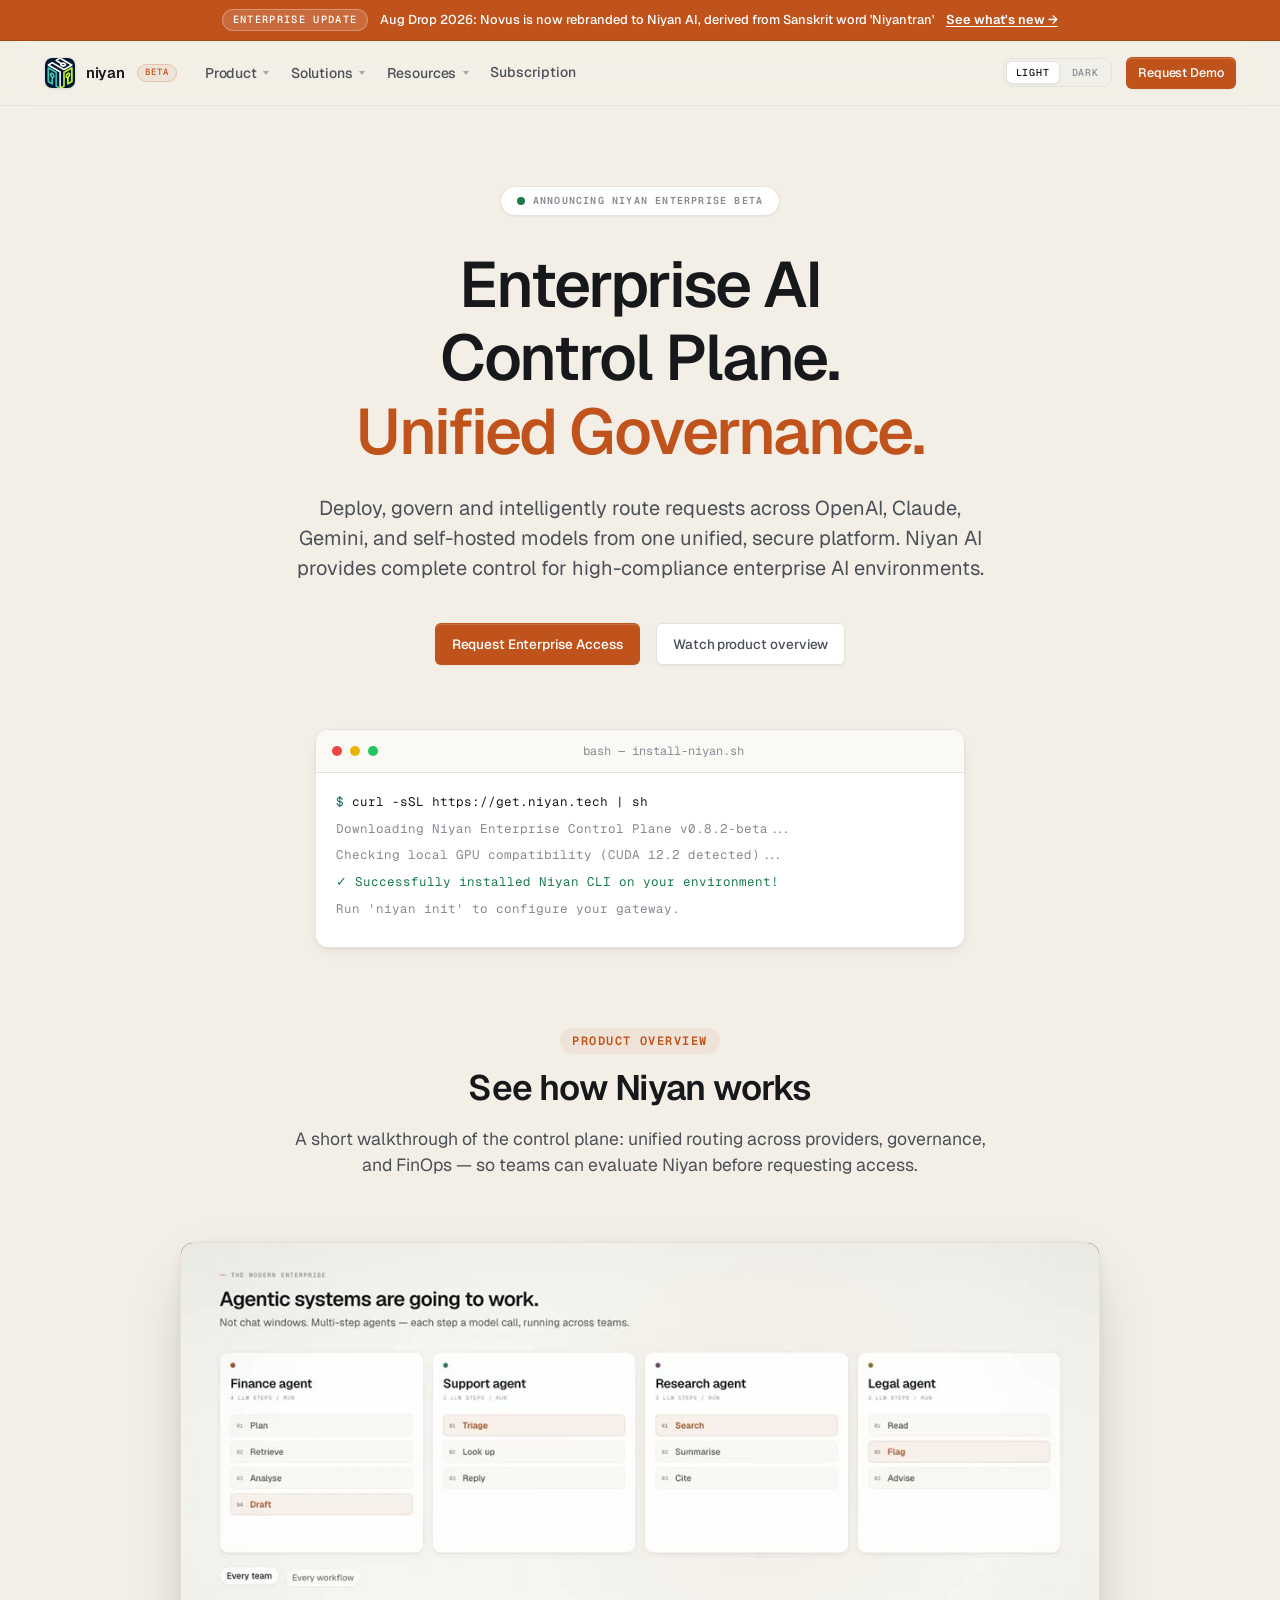
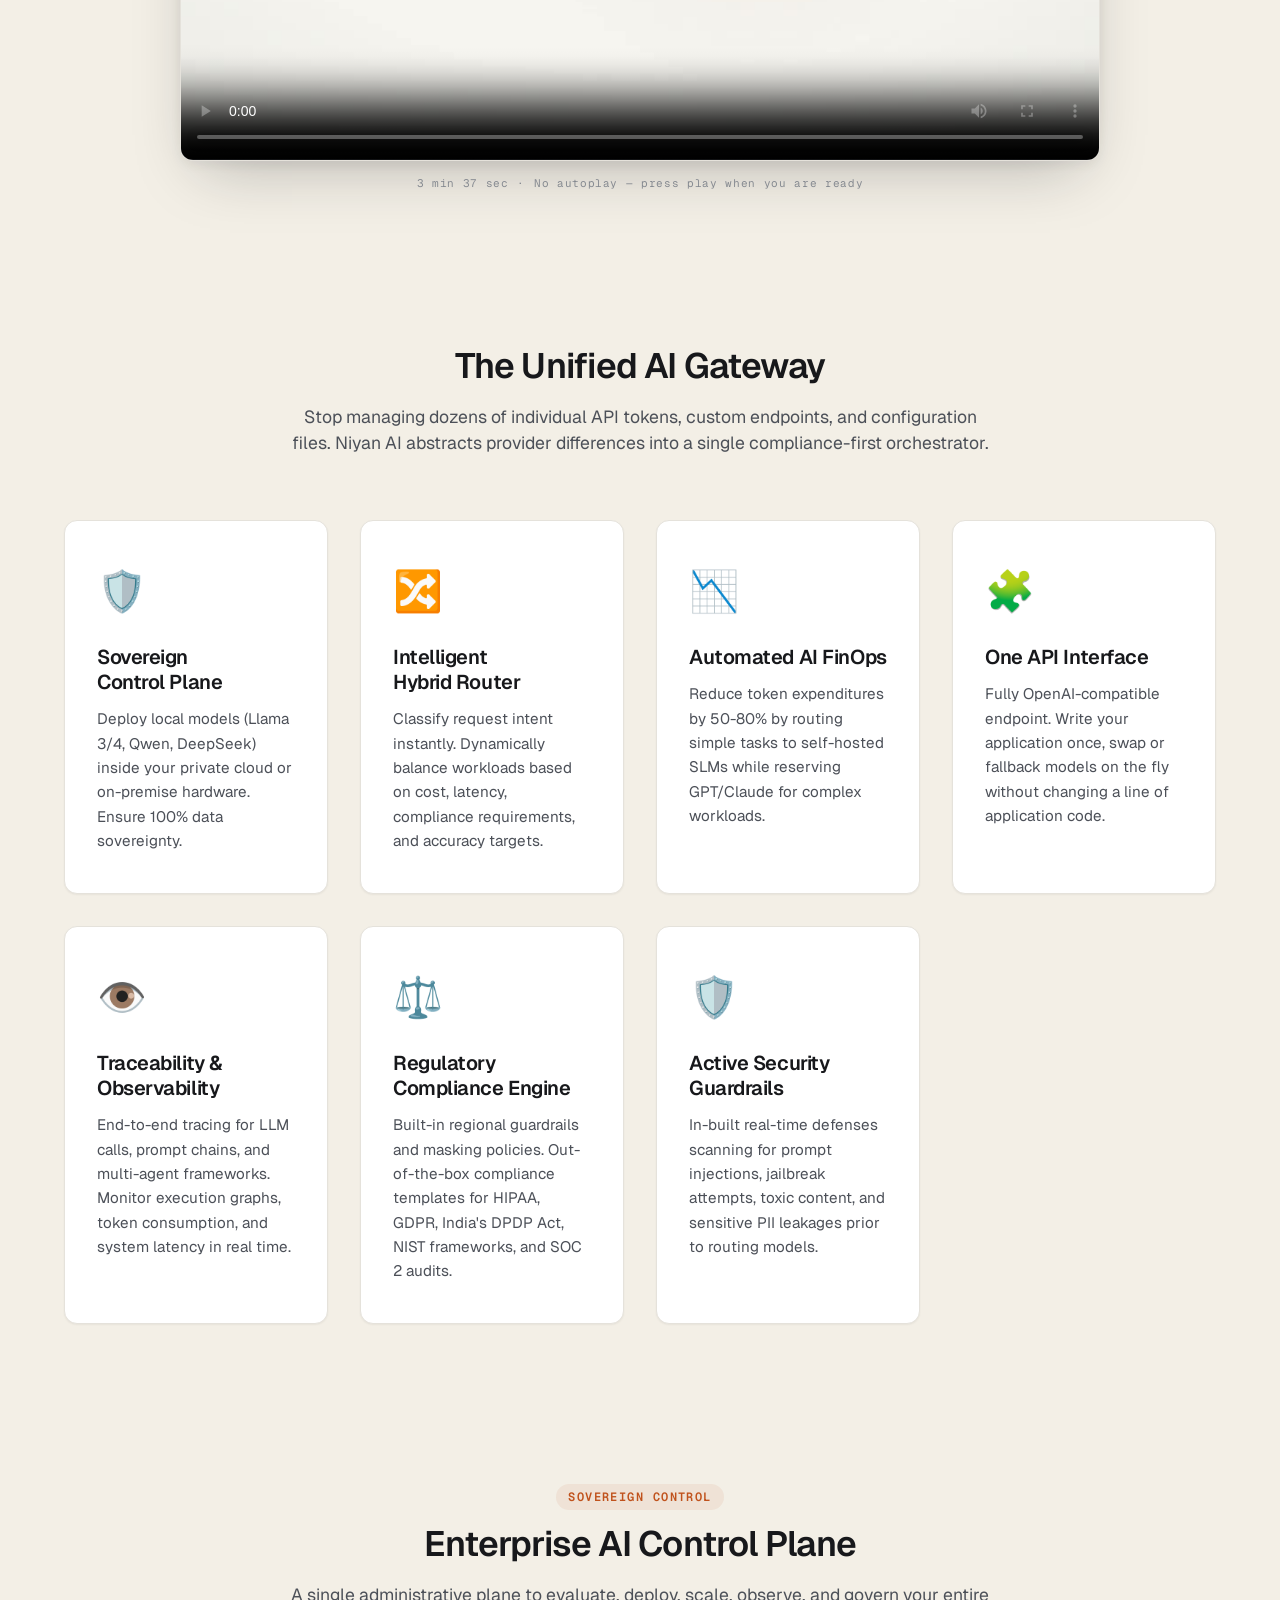
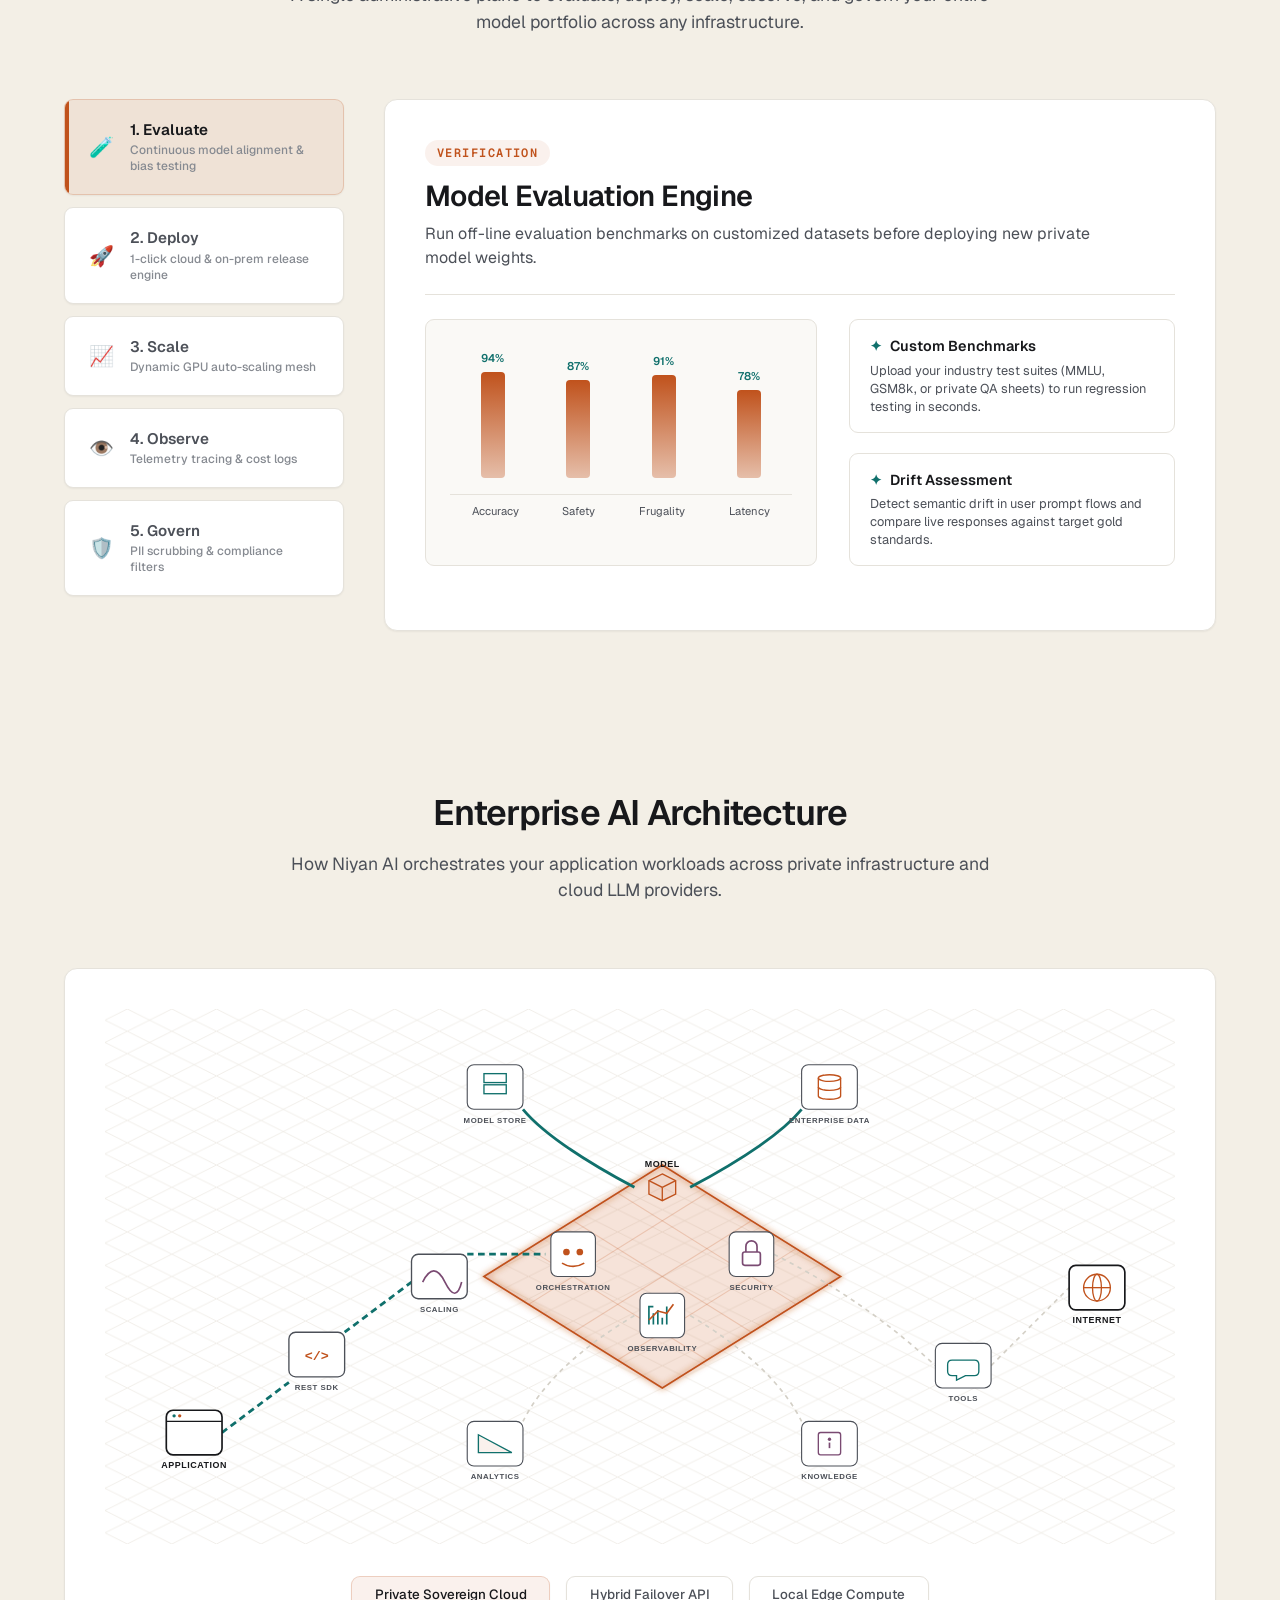
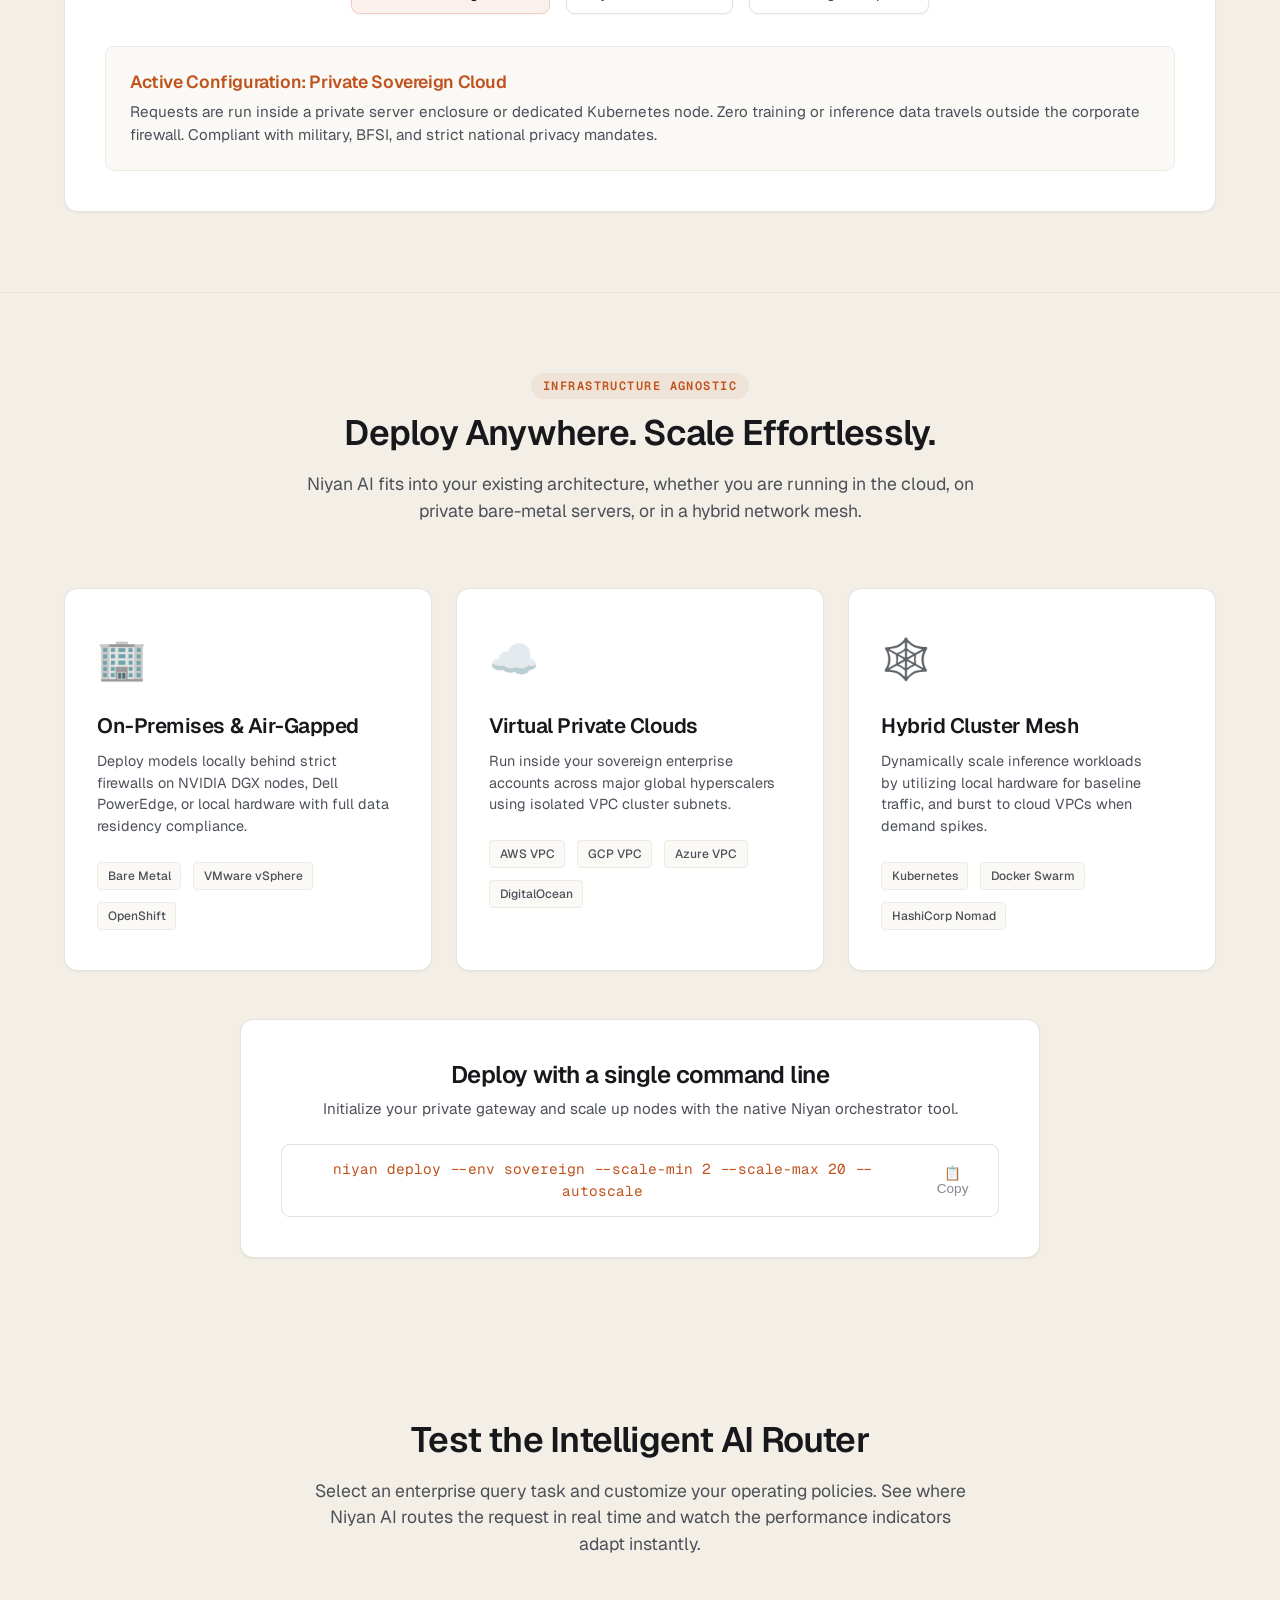
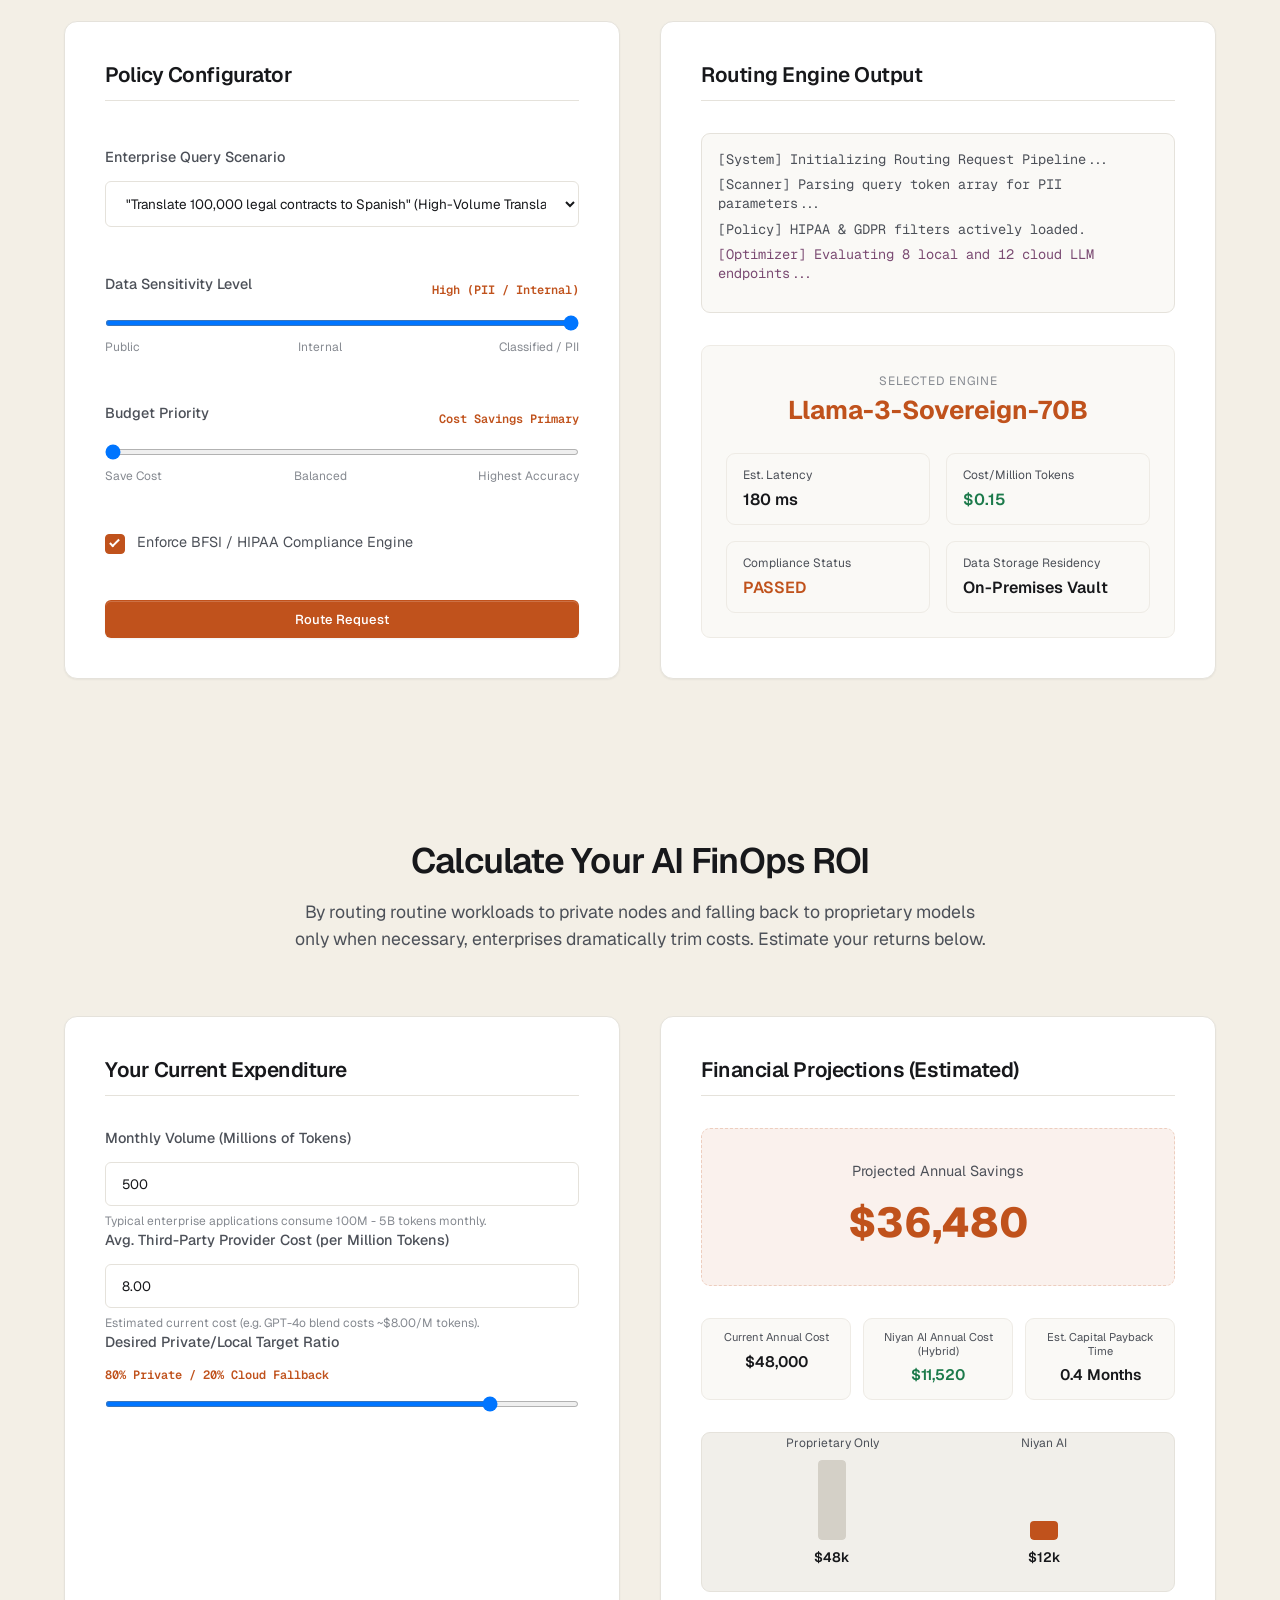
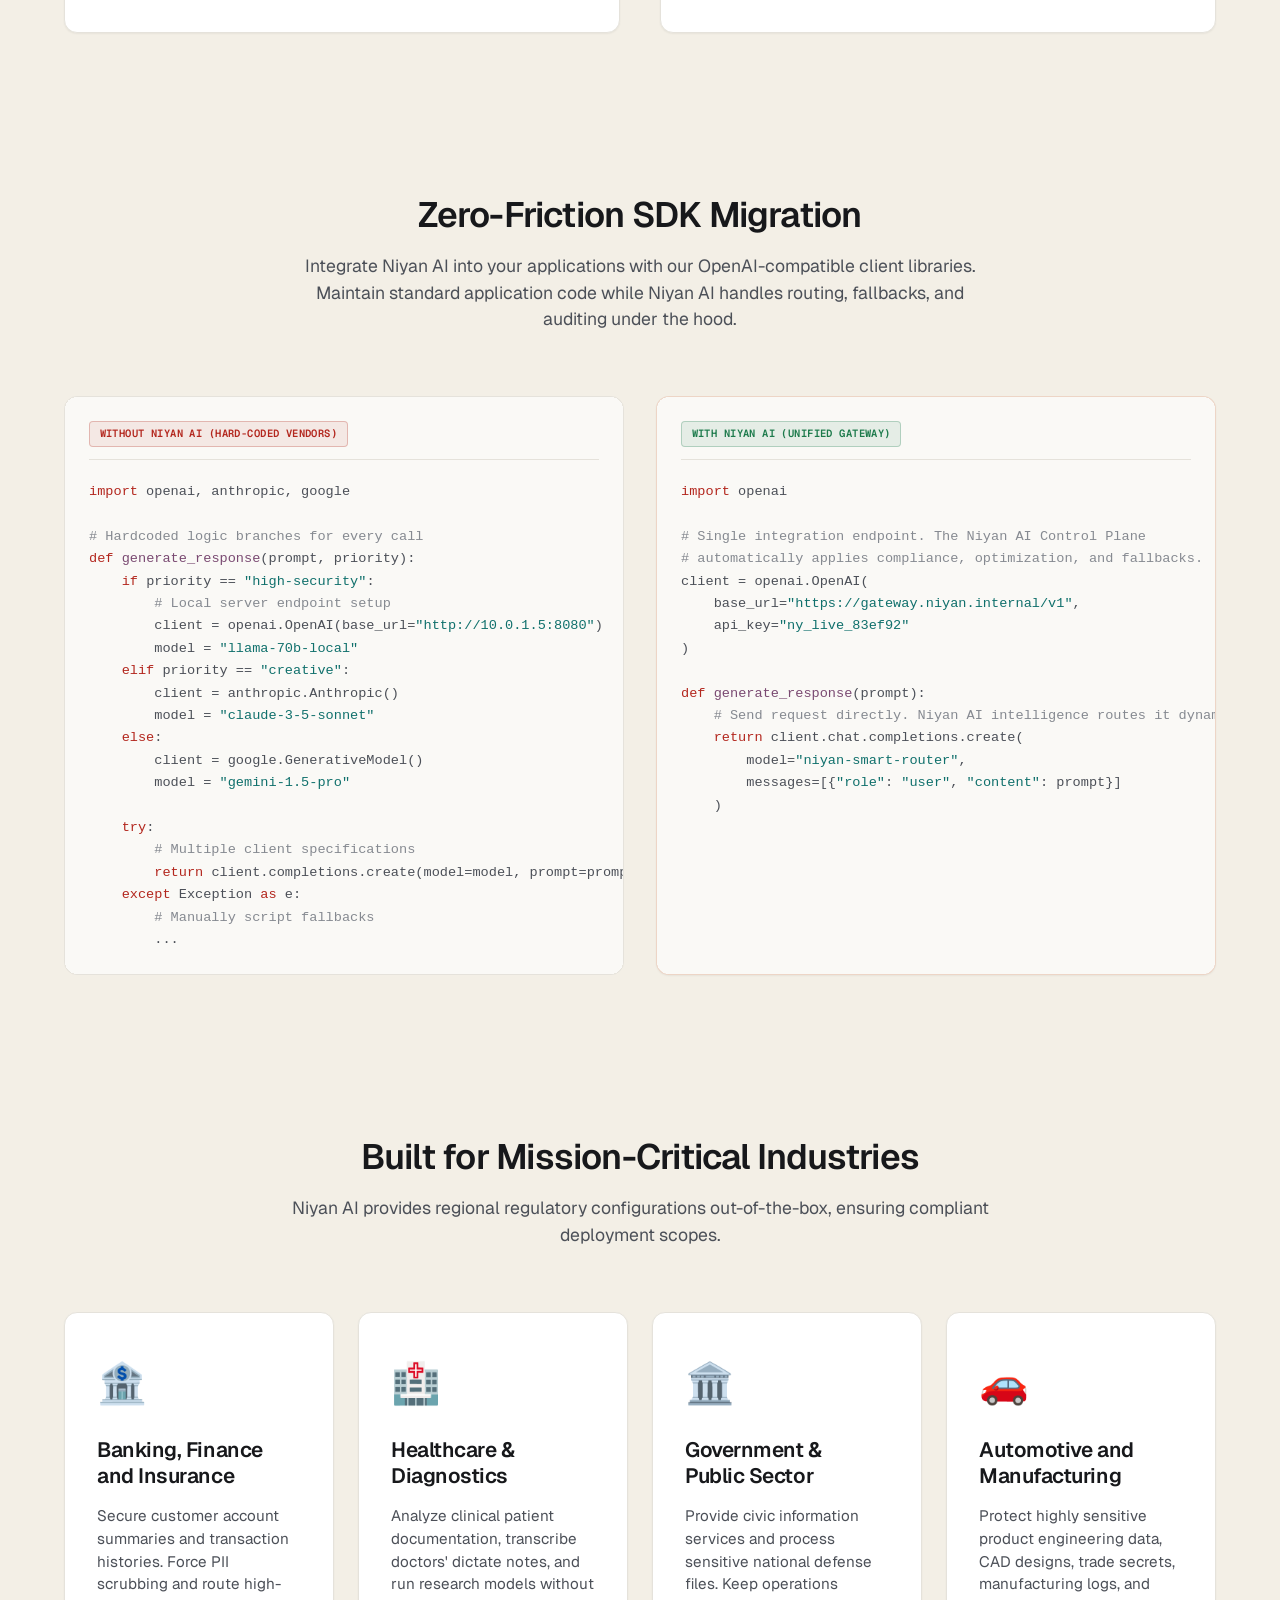
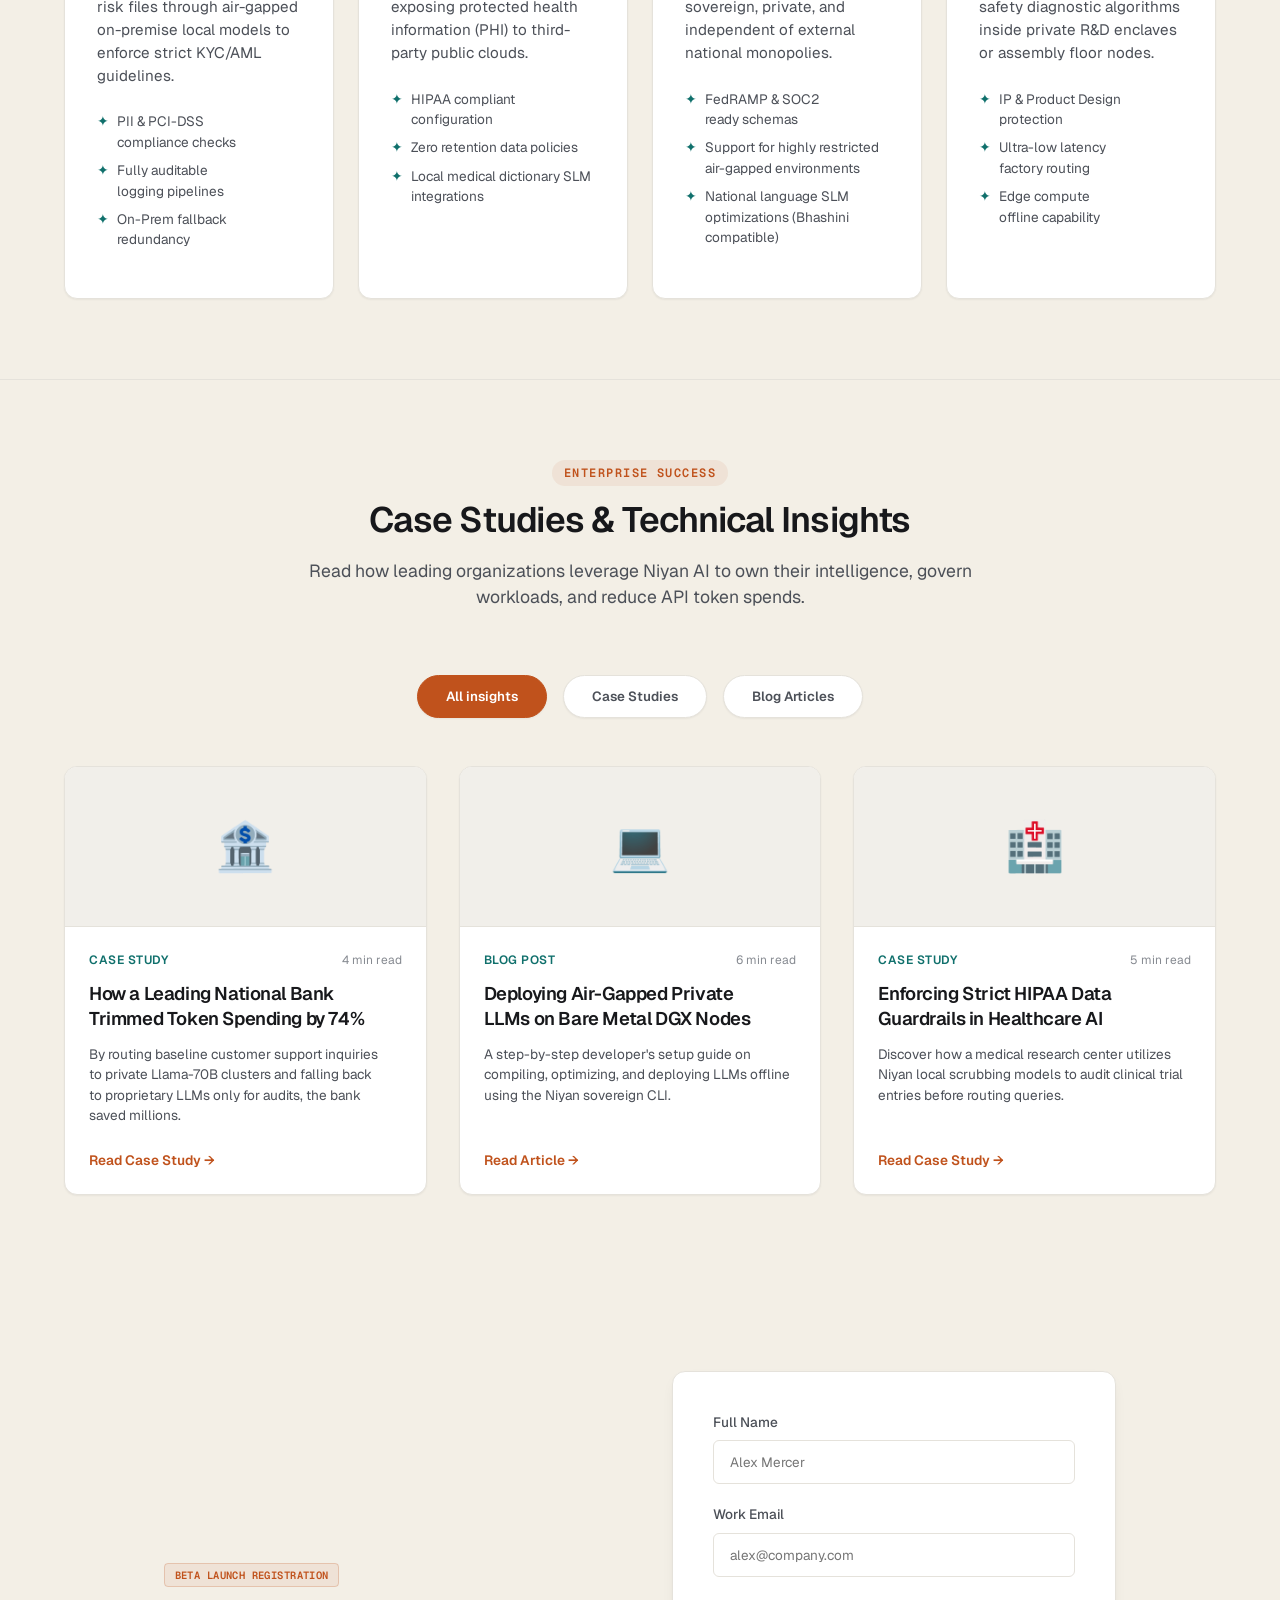
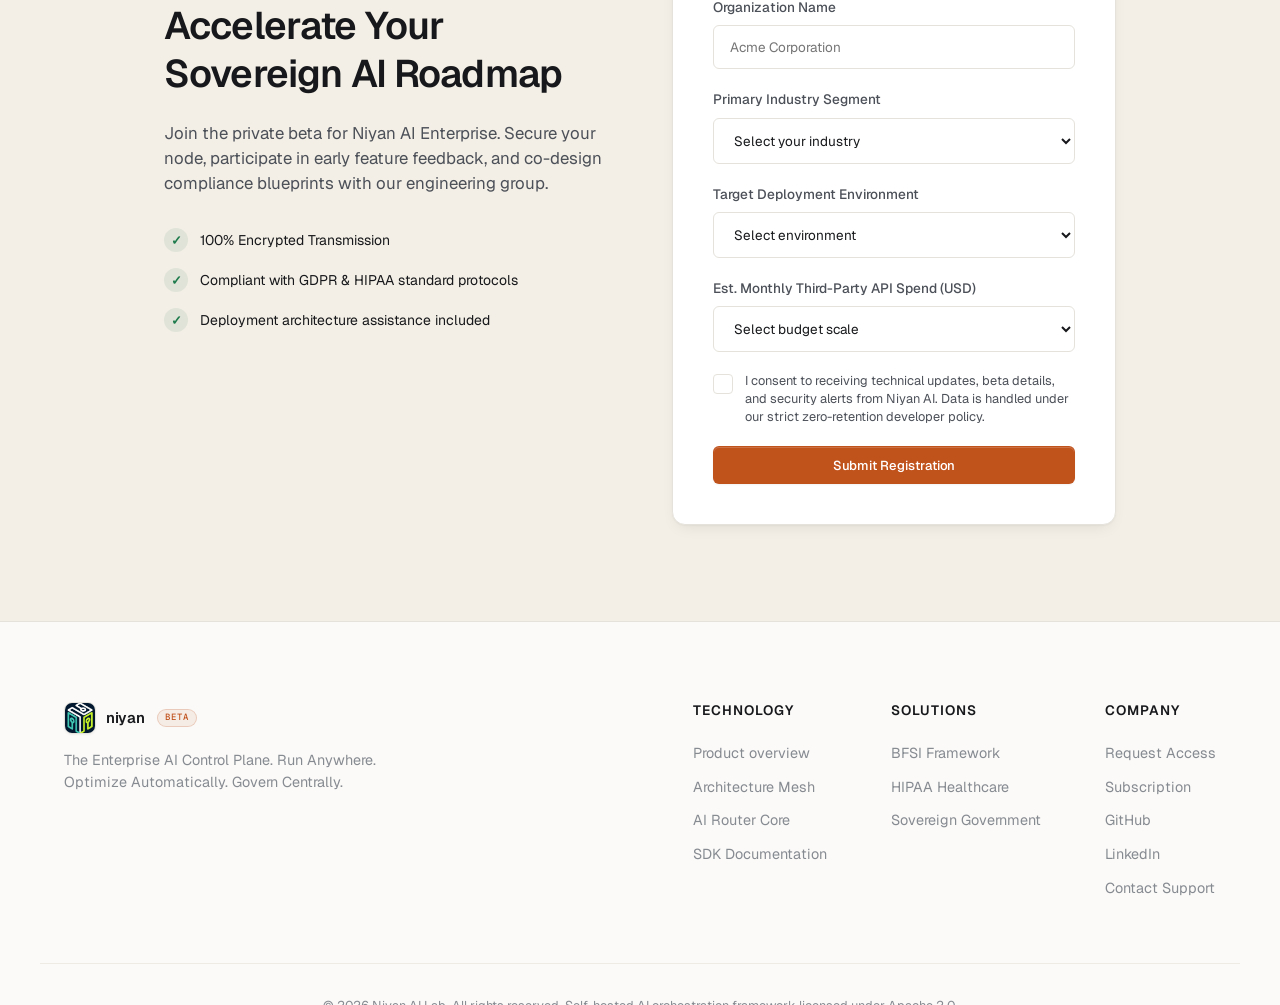
==== commit d388ef52: "Add product overview, hover nav, and public company links. Give visitors a local walkthrough, TrueFo" ====
--- a/index.html
+++ b/index.html
@@ -31,7 +31,7 @@
 
 <body>
   <div class="atmosphere atmosphere--shell" aria-hidden="true">
-    <div class="atmosphere-grid"></div>
+    <div class="atmosphere-mosaic"></div>
     <div class="atmosphere-light"></div>
     <div class="atmosphere-grain"></div>
   </div>
@@ -55,14 +55,67 @@
         </a>
 
         <nav class="main-nav" aria-label="Main Navigation">
-          <ul>
-            <li><a href="#features" class="nav-link">Features</a></li>
-            <li><a href="#control-plane" class="nav-link">Control Plane</a></li>
-            <li><a href="#deployments" class="nav-link">Deployments</a></li>
-            <li><a href="#router-demo" class="nav-link">AI Router</a></li>
-            <li><a href="#calculator" class="nav-link">ROI FinOps</a></li>
-            <li><a href="#insights" class="nav-link">Insights</a></li>
-            <li><a href="subscription.html" class="nav-link">Subscription</a></li>
+          <ul class="nav-root">
+            <li class="nav-item has-menu">
+              <button type="button" class="nav-trigger" aria-expanded="false" aria-haspopup="true" aria-controls="nav-menu-product">
+                Product
+                <span class="nav-caret" aria-hidden="true"></span>
+              </button>
+              <div class="nav-menu" id="nav-menu-product">
+                <div class="nav-menu-col">
+                  <span class="nav-menu-heading">Gateway</span>
+                  <a href="#overview">Overview</a>
+                  <a href="#features">Features</a>
+                  <a href="#control-plane">Control Plane</a>
+                </div>
+                <div class="nav-menu-col">
+                  <span class="nav-menu-heading">Deployment</span>
+                  <a href="#architecture">Architecture</a>
+                  <a href="#deployments">Deployments</a>
+                  <a href="#code-compare">One API</a>
+                </div>
+              </div>
+            </li>
+            <li class="nav-item has-menu">
+              <button type="button" class="nav-trigger" aria-expanded="false" aria-haspopup="true" aria-controls="nav-menu-solutions">
+                Solutions
+                <span class="nav-caret" aria-hidden="true"></span>
+              </button>
+              <div class="nav-menu" id="nav-menu-solutions">
+                <div class="nav-menu-col">
+                  <span class="nav-menu-heading">By capability</span>
+                  <a href="#router-demo">AI Router</a>
+                  <a href="#calculator">ROI FinOps</a>
+                </div>
+                <div class="nav-menu-col">
+                  <span class="nav-menu-heading">By industry</span>
+                  <a href="#sectors">Industries</a>
+                </div>
+              </div>
+            </li>
+            <li class="nav-item has-menu">
+              <button type="button" class="nav-trigger" aria-expanded="false" aria-haspopup="true" aria-controls="nav-menu-resources">
+                Resources
+                <span class="nav-caret" aria-hidden="true"></span>
+              </button>
+              <div class="nav-menu" id="nav-menu-resources">
+                <div class="nav-menu-col">
+                  <span class="nav-menu-heading">Learn</span>
+                  <a href="#insights">Insights</a>
+                  <a href="#overview">Product overview</a>
+                  <a href="https://github.com/niyan-lab" target="_blank" rel="noopener noreferrer">GitHub</a>
+                  <a href="https://www.linkedin.com/company/niyan-lab/" target="_blank" rel="noopener noreferrer">LinkedIn</a>
+                </div>
+                <div class="nav-menu-col">
+                  <span class="nav-menu-heading">Start</span>
+                  <a href="#register-beta">Request access</a>
+                  <a href="subscription.html">Subscription</a>
+                </div>
+              </div>
+            </li>
+            <li class="nav-item">
+              <a class="nav-trigger nav-trigger--link" href="subscription.html">Subscription</a>
+            </li>
           </ul>
         </nav>
 
@@ -97,7 +150,7 @@
 
       <div class="hero-actions">
         <a href="#register-beta" class="btn btn-primary" id="hero-primary-cta">Request Enterprise Access</a>
-        <a href="#router-demo" class="btn btn-secondary" id="hero-secondary-cta">See How It Works</a>
+        <a href="#overview" class="btn btn-secondary" id="hero-secondary-cta">Watch product overview</a>
       </div>
 
       <!-- Quick Command Container -->
@@ -128,6 +181,41 @@
           </div>
         </div>
       </div>
+    </div>
+  </section>
+
+  <!-- Product overview video -->
+  <section class="overview-section" id="overview" aria-labelledby="overview-title">
+    <div class="container">
+      <div class="section-header">
+        <span class="cp-display-tag">Product overview</span>
+        <h2 class="section-title" id="overview-title">See how Niyan works</h2>
+        <p class="section-description">A short walkthrough of the control plane: unified routing across providers,
+          governance, and FinOps — so teams can evaluate Niyan before requesting access.</p>
+      </div>
+
+      <figure class="overview-player">
+        <div class="overview-player-frame">
+          <video
+            id="niyan-overview-video"
+            controls
+            playsinline
+            preload="metadata"
+            poster="media/niyan-overview-poster.jpg"
+            width="1024"
+            height="576"
+            title="Niyan product overview">
+            <source src="media/niyan-overview.mp4" type="video/mp4">
+            Your browser does not support embedded video.
+            <a href="media/niyan-overview.mp4">Download the Niyan overview</a>
+          </video>
+        </div>
+        <figcaption class="overview-caption">
+          <span>3 min 37 sec</span>
+          <span aria-hidden="true">·</span>
+          <span>No autoplay — press play when you are ready</span>
+        </figcaption>
+      </figure>
     </div>
   </section>
 
@@ -1141,6 +1229,7 @@
         <div class="footer-col">
           <h4>Technology</h4>
           <ul>
+            <li><a href="#overview">Product overview</a></li>
             <li><a href="#architecture">Architecture Mesh</a></li>
             <li><a href="#router-demo">AI Router Core</a></li>
             <li><a href="#code-compare">SDK Documentation</a></li>
@@ -1159,8 +1248,9 @@
           <ul>
             <li><a href="#register-beta">Request Access</a></li>
             <li><a href="subscription.html">Subscription</a></li>
-            <li><a href="https://github.com" target="_blank" rel="noopener">GitHub Project</a></li>
-            <li><a href="#">Contact Support</a></li>
+            <li><a href="https://github.com/niyan-lab" target="_blank" rel="noopener noreferrer">GitHub</a></li>
+            <li><a href="https://www.linkedin.com/company/niyan-lab/" target="_blank" rel="noopener noreferrer">LinkedIn</a></li>
+            <li><a href="mailto:niyan@niyan.tech">Contact Support</a></li>
           </ul>
         </div>
       </div>
--- a/styles.css
+++ b/styles.css
@@ -7,7 +7,7 @@
 :root {
   color-scheme: light;
 
-  --canvas: #f6f5f2;
+  --canvas: #f3efe6;
   --surface: #ffffff;
   --surface-2: #faf9f6;
   --surface-3: #f1efea;
@@ -82,7 +82,7 @@
 html[data-theme="dark"] {
   color-scheme: dark;
 
-  --canvas: #0b0b0d;
+  --canvas: #16140f;
   --surface: #141416;
   --surface-2: #191a1d;
   --surface-3: #202124;
@@ -220,40 +220,69 @@
   z-index: -1;
 }
 
-.atmosphere-grid {
+.atmosphere-mosaic {
   position: absolute;
   inset: 0;
-  background-image: linear-gradient(var(--line-soft) 1px, transparent 1px),
-    linear-gradient(90deg, var(--line-soft) 1px, transparent 1px);
-  background-size: 64px 64px;
-  mask-image: radial-gradient(ellipse 80% 60% at 50% 0%, #000 10%, transparent 75%);
-  opacity: 0.8;
+  background-color: var(--canvas);
+  background-image:
+    linear-gradient(45deg, rgba(23, 24, 27, 0.055) 1px, transparent 1px),
+    linear-gradient(-45deg, rgba(23, 24, 27, 0.055) 1px, transparent 1px),
+    repeating-conic-gradient(
+      from 45deg at 50% 50%,
+      #fbf8f1 0deg 90deg,
+      #f3eee4 90deg 180deg,
+      #f7f2e8 180deg 270deg,
+      #efe9dc 270deg 360deg
+    );
+  background-size: 56px 56px, 56px 56px, 56px 56px;
+  background-position: 0 0, 0 0, 0 0;
 }
 
 .atmosphere-light {
   position: absolute;
-  top: -30%;
-  right: -10%;
-  width: 60vw;
-  height: 60vw;
+  top: -28%;
+  right: -8%;
+  width: 55vw;
+  height: 55vw;
   border-radius: 50%;
-  background: radial-gradient(circle, var(--accent-soft) 0%, transparent 62%);
-  filter: blur(40px);
+  background:
+    radial-gradient(circle at 35% 40%, rgba(192, 82, 28, 0.14) 0%, transparent 58%),
+    radial-gradient(circle at 70% 70%, rgba(16, 112, 108, 0.08) 0%, transparent 55%);
+  filter: blur(36px);
   animation: lightDrift 40s var(--ease-soft) infinite;
 }
 
 .atmosphere-grain {
   position: absolute;
   inset: 0;
-  opacity: 0.5;
+  opacity: 0.28;
   mix-blend-mode: multiply;
   background-image: url("data:image/svg+xml,%3Csvg xmlns='http://www.w3.org/2000/svg' viewBox='0 0 200 200'%3E%3Cfilter id='n'%3E%3CfeTurbulence type='fractalNoise' baseFrequency='0.8' numOctaves='4'/%3E%3C/filter%3E%3Crect width='100%25' height='100%25' filter='url(%23n)' opacity='0.35'/%3E%3C/svg%3E");
   background-size: 150px 150px;
 }
 
-[data-theme="dark"] .atmosphere-grain {
+html[data-theme="dark"] .atmosphere-mosaic {
+  background-image:
+    linear-gradient(45deg, rgba(242, 241, 238, 0.06) 1px, transparent 1px),
+    linear-gradient(-45deg, rgba(242, 241, 238, 0.06) 1px, transparent 1px),
+    repeating-conic-gradient(
+      from 45deg at 50% 50%,
+      #1c1a16 0deg 90deg,
+      #141310 90deg 180deg,
+      #1a1814 180deg 270deg,
+      #12110e 270deg 360deg
+    );
+}
+
+html[data-theme="dark"] .atmosphere-light {
+  background:
+    radial-gradient(circle at 35% 40%, rgba(232, 129, 63, 0.16) 0%, transparent 58%),
+    radial-gradient(circle at 70% 70%, rgba(72, 179, 171, 0.08) 0%, transparent 55%);
+}
+
+html[data-theme="dark"] .atmosphere-grain {
   mix-blend-mode: soft-light;
-  opacity: 0.35;
+  opacity: 0.28;
 }
 
 @keyframes lightDrift {
@@ -316,21 +345,21 @@
 
 .main-header {
   position: relative;
-  background-color: color-mix(in srgb, var(--canvas) 82%, transparent);
+  background-color: color-mix(in srgb, var(--canvas) 88%, transparent);
   backdrop-filter: blur(14px) saturate(1.4);
   -webkit-backdrop-filter: blur(14px) saturate(1.4);
   border-bottom: 1px solid var(--line);
-  padding-block: 0.7rem;
+  padding-block: 0;
 }
 
 .header-container {
   display: flex;
-  justify-content: space-between;
   align-items: center;
-  max-width: 1200px;
+  max-width: 1240px;
   margin-inline: auto;
   padding-inline: 1.5rem;
-  gap: 1rem;
+  gap: 1.75rem;
+  min-height: 64px;
 }
 
 .logo-container {
@@ -383,7 +412,9 @@
 .header-cta {
   display: flex;
   align-items: center;
-  gap: 10px;
+  justify-content: flex-end;
+  gap: 14px;
+  margin-inline-start: auto;
   flex: none;
 }
 
@@ -428,27 +459,164 @@
   box-shadow: var(--shadow-sm);
 }
 
-.main-nav ul {
+.main-nav {
+  flex: 1;
+  min-width: 0;
+}
+
+.main-nav .nav-root {
   display: flex;
   list-style: none;
-  gap: 1.5rem;
-}
-
-.nav-link {
-  font-size: 13.5px;
+  gap: 0.15rem 1.35rem;
+  align-items: center;
+}
+
+.nav-item {
+  position: relative;
+}
+
+.nav-trigger {
+  appearance: none;
+  display: inline-flex;
+  align-items: center;
+  gap: 0.4rem;
+  margin: 0;
+  border: 0;
+  border-radius: 0;
+  background: transparent;
+  padding: 1.15rem 0;
+  font-family: inherit;
+  font-size: 14px;
   font-weight: 500;
   color: var(--ink-2);
-}
-
-.nav-link:hover, .nav-link:focus-visible {
+  letter-spacing: -0.01em;
+  text-transform: none;
+  min-height: 0;
+  box-shadow: none;
+  cursor: pointer;
+}
+
+a.nav-trigger {
+  text-decoration: none;
+}
+
+.nav-trigger:hover,
+.nav-trigger:focus-visible,
+.nav-item.has-menu:hover .nav-trigger,
+.nav-item.has-menu:focus-within .nav-trigger,
+.nav-item.has-menu.is-open .nav-trigger,
+.nav-trigger.is-current {
   color: var(--ink);
-  text-shadow: none;
+  background: transparent;
+  border: 0;
   outline: none;
-}
-
-.nav-link.active {
+  transform: none;
+  box-shadow: none;
+}
+
+.nav-caret {
+  width: 0;
+  height: 0;
+  border-left: 3.5px solid transparent;
+  border-right: 3.5px solid transparent;
+  border-top: 4px solid currentColor;
+  opacity: 0.45;
+  transition: transform 160ms var(--ease);
+}
+
+.nav-item.has-menu:hover .nav-caret,
+.nav-item.has-menu:focus-within .nav-caret,
+.nav-item.has-menu.is-open .nav-caret {
+  transform: rotate(180deg);
+}
+
+.nav-menu {
+  position: absolute;
+  top: 100%;
+  left: 0;
+  z-index: 120;
+  display: flex;
+  min-width: 28rem;
+  margin: 0;
+  padding: 1.15rem 0.35rem 1.15rem 0.25rem;
+  background: var(--surface);
+  border: 1px solid var(--line);
+  border-radius: 12px;
+  box-shadow: var(--shadow-lg);
+  opacity: 0;
+  visibility: hidden;
+  pointer-events: none;
+  transform: translateY(8px);
+  transition: opacity 140ms var(--ease-soft), transform 140ms var(--ease), visibility 140ms;
+}
+
+#nav-menu-resources {
+  left: auto;
+  right: 0;
+}
+
+.nav-menu::before {
+  content: "";
+  position: absolute;
+  top: -18px;
+  left: 0;
+  right: 0;
+  height: 18px;
+}
+
+.nav-menu-col {
+  flex: 1;
+  min-width: 10.5rem;
+  padding: 0.1rem 1.15rem;
+}
+
+.nav-menu-col + .nav-menu-col {
+  border-left: 1px solid var(--line);
+}
+
+.nav-menu-heading {
+  display: block;
+  margin-bottom: 0.65rem;
+  font-family: var(--font-mono);
+  font-size: 10px;
+  font-weight: 500;
+  letter-spacing: 0.12em;
+  text-transform: uppercase;
+  color: var(--ink-3);
+}
+
+.nav-item.has-menu.is-open .nav-menu,
+.nav-item.has-menu:focus-within .nav-menu {
+  opacity: 1;
+  visibility: visible;
+  pointer-events: auto;
+  transform: translateY(0);
+}
+
+@media (hover: hover) and (pointer: fine) {
+  .nav-item.has-menu:hover .nav-menu {
+    opacity: 1;
+    visibility: visible;
+    pointer-events: auto;
+    transform: translateY(0);
+  }
+}
+
+.nav-menu a {
+  display: block;
+  padding: 0.42rem 0;
+  font-size: 14px;
+  font-weight: 500;
   color: var(--ink);
-  font-weight: 600;
+  white-space: nowrap;
+}
+
+.nav-menu a:hover,
+.nav-menu a:focus-visible,
+.nav-menu a[aria-current="page"] {
+  color: var(--accent);
+  background: transparent;
+  outline: none;
 }
 
 .btn {
@@ -635,6 +803,44 @@
 
 .success-line {
   color: #4ade80;
+}
+
+/* Product overview video */
+.overview-section {
+  padding-block: 2rem 4.5rem;
+}
+
+.overview-player {
+  margin: 0 auto;
+  max-width: 920px;
+}
+
+.overview-player-frame {
+  background: var(--surface);
+  border: 1px solid var(--line);
+  border-radius: var(--border-radius-lg);
+  overflow: hidden;
+  box-shadow: var(--shadow-lg);
+}
+
+.overview-player video {
+  display: block;
+  width: 100%;
+  height: auto;
+  aspect-ratio: 16 / 9;
+  background: #111214;
+}
+
+.overview-caption {
+  display: flex;
+  flex-wrap: wrap;
+  gap: 0.4rem 0.55rem;
+  justify-content: center;
+  margin-top: 0.9rem;
+  font-family: var(--font-mono);
+  font-size: 11px;
+  letter-spacing: 0.06em;
+  color: var(--ink-3);
 }
 
 /* Features / Gateway Grid */
@@ -1620,12 +1826,8 @@
 
 /* Responsive Media Queries */
 @media (max-width: 1100px) {
-  .main-nav ul {
-    gap: 1.1rem;
-  }
-
-  .nav-link {
-    font-size: 0.88rem;
+  .nav-trigger,
+  .nav-menu a {
     white-space: nowrap;
   }
 }
@@ -1638,17 +1840,27 @@
   
   .header-container {
     padding-inline: 1rem;
+    gap: 1rem;
   }
-  
-  .main-nav {
-    display: block;
-    overflow-x: auto;
-    max-width: min(58vw, 420px);
-    -webkit-overflow-scrolling: touch;
+
+  .main-nav .nav-root {
+    gap: 1rem;
   }
 
-  .main-nav ul {
-    gap: 1rem;
+  .nav-menu {
+    min-width: 22rem;
+  }
+}
+
+@media (max-width: 720px) {
+  .logo-beta,
+  .nav-trigger--link {
+    display: none;
+  }
+
+  .nav-menu {
+    left: 0;
+    right: auto;
   }
 }
 
@@ -2694,6 +2906,7 @@
    ========================================================================== */
 
 .hero-section,
+.overview-section,
 .features-section,
 .control-plane-section,
 .architecture-section,
